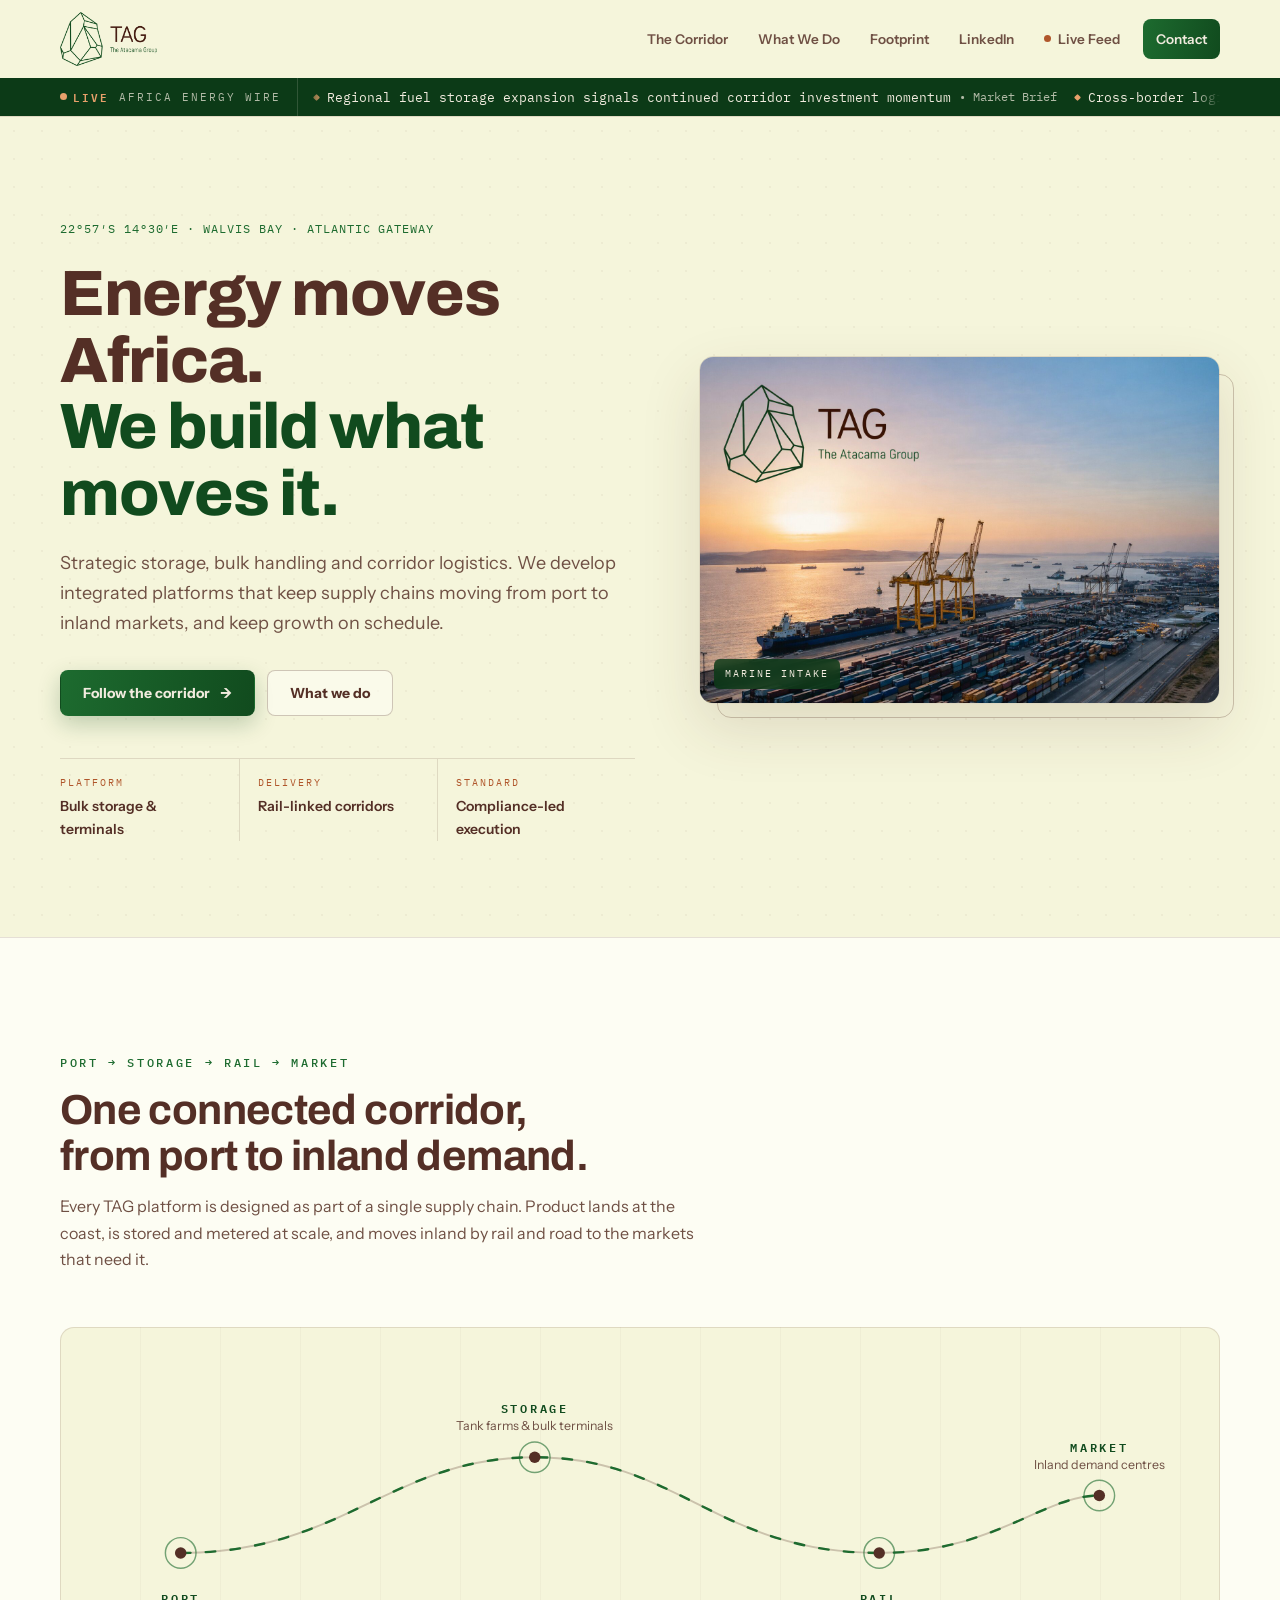
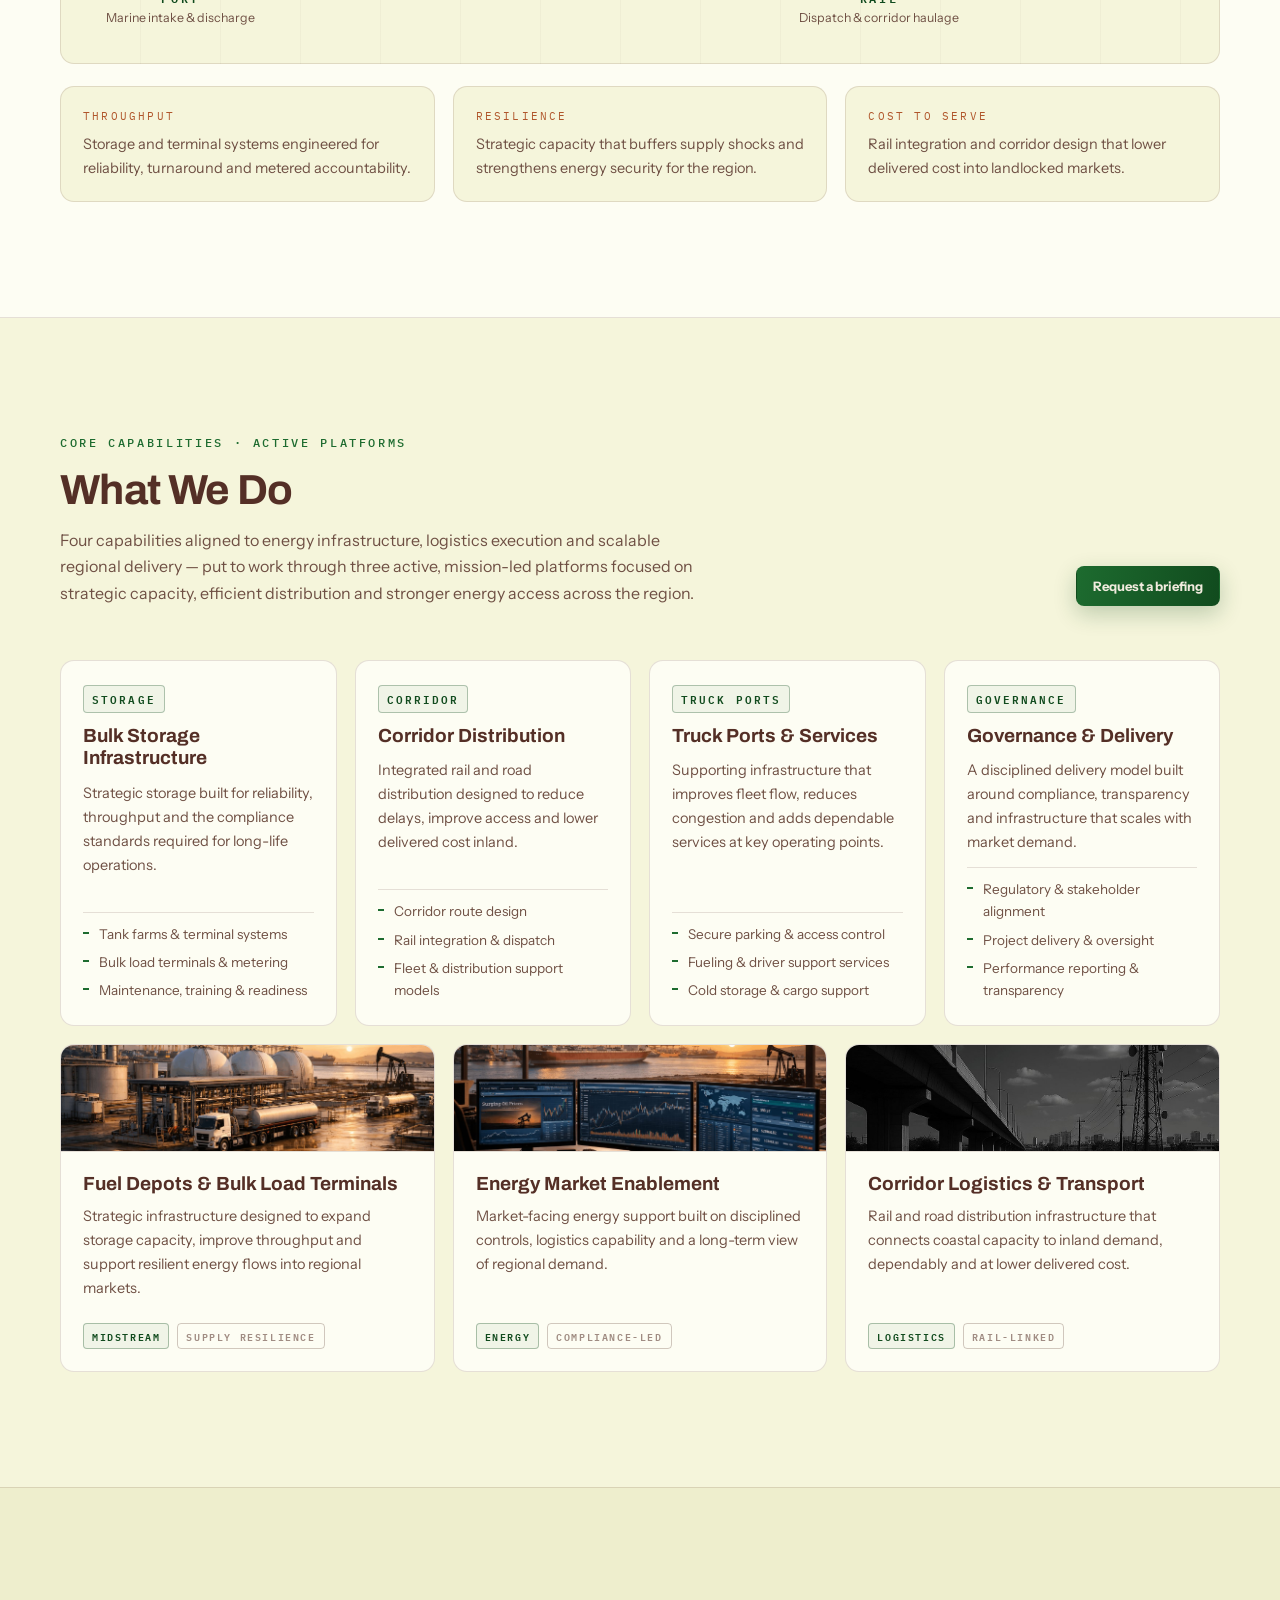
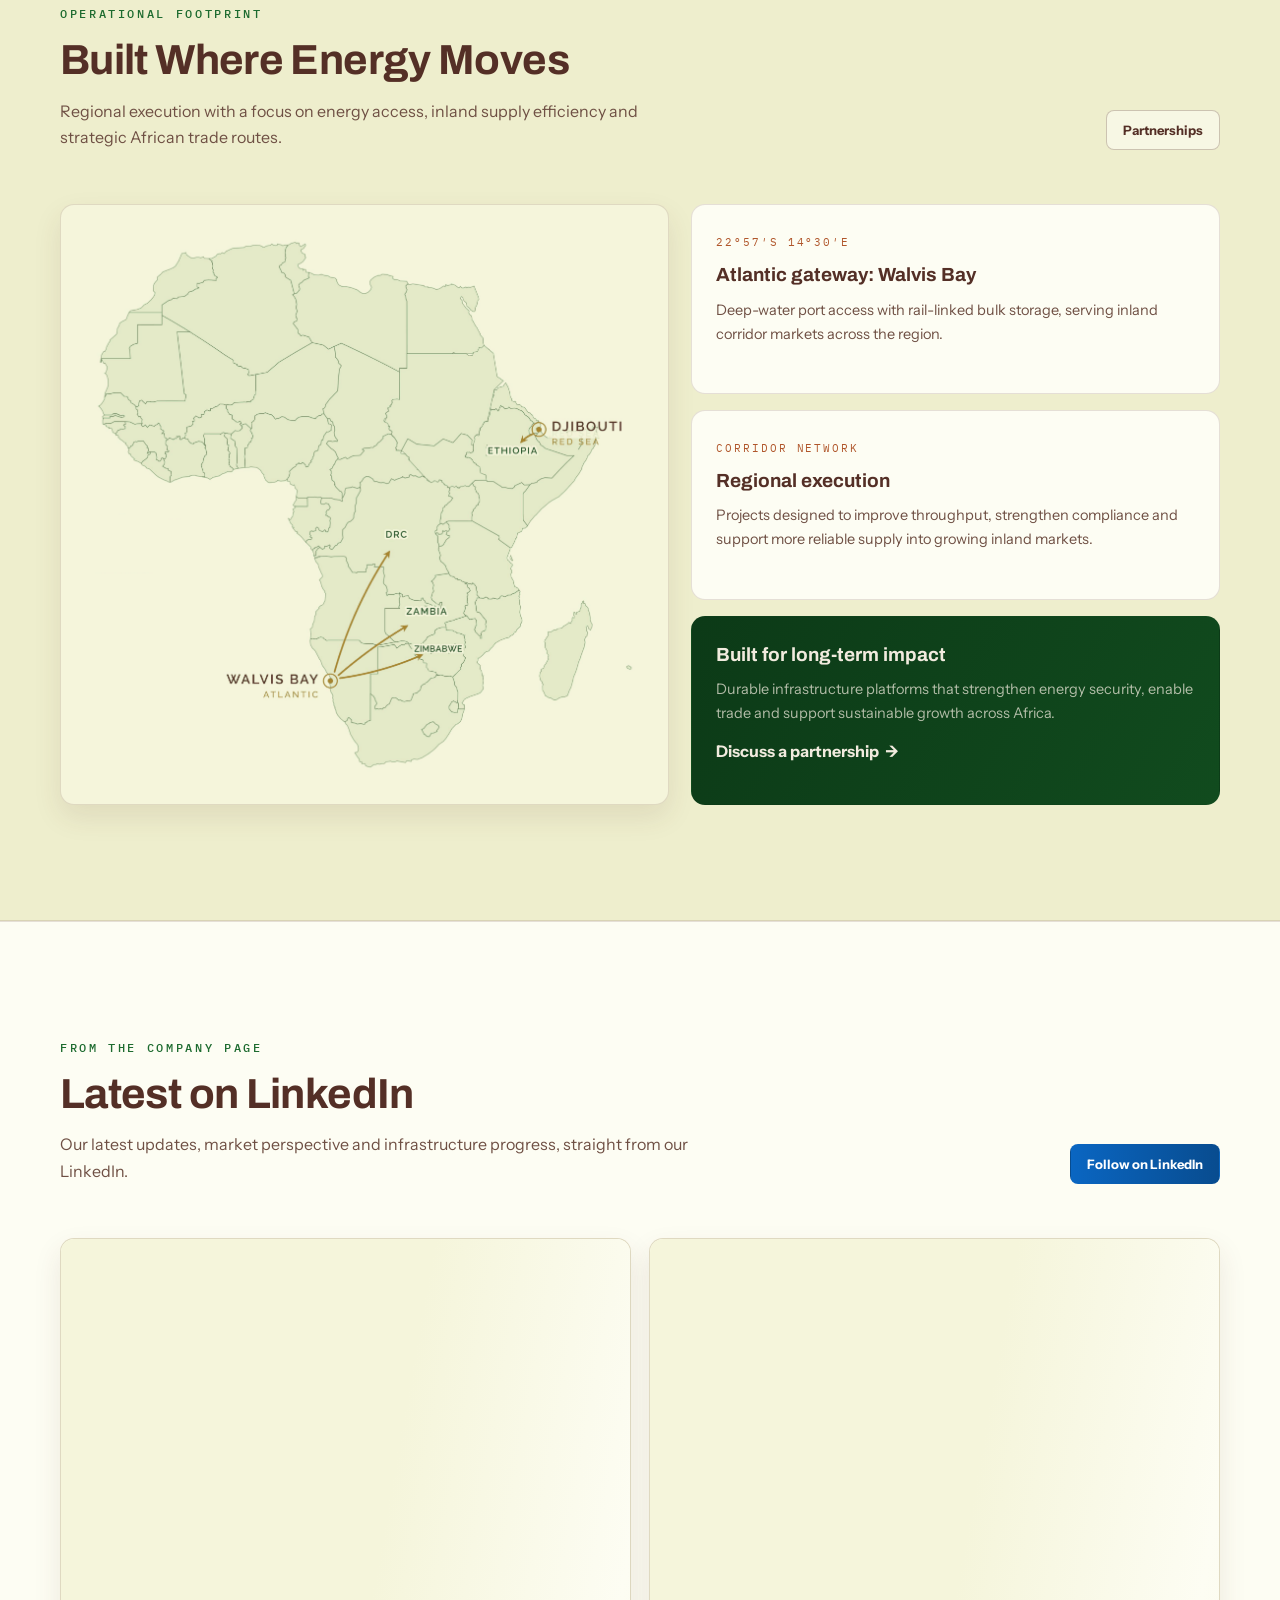
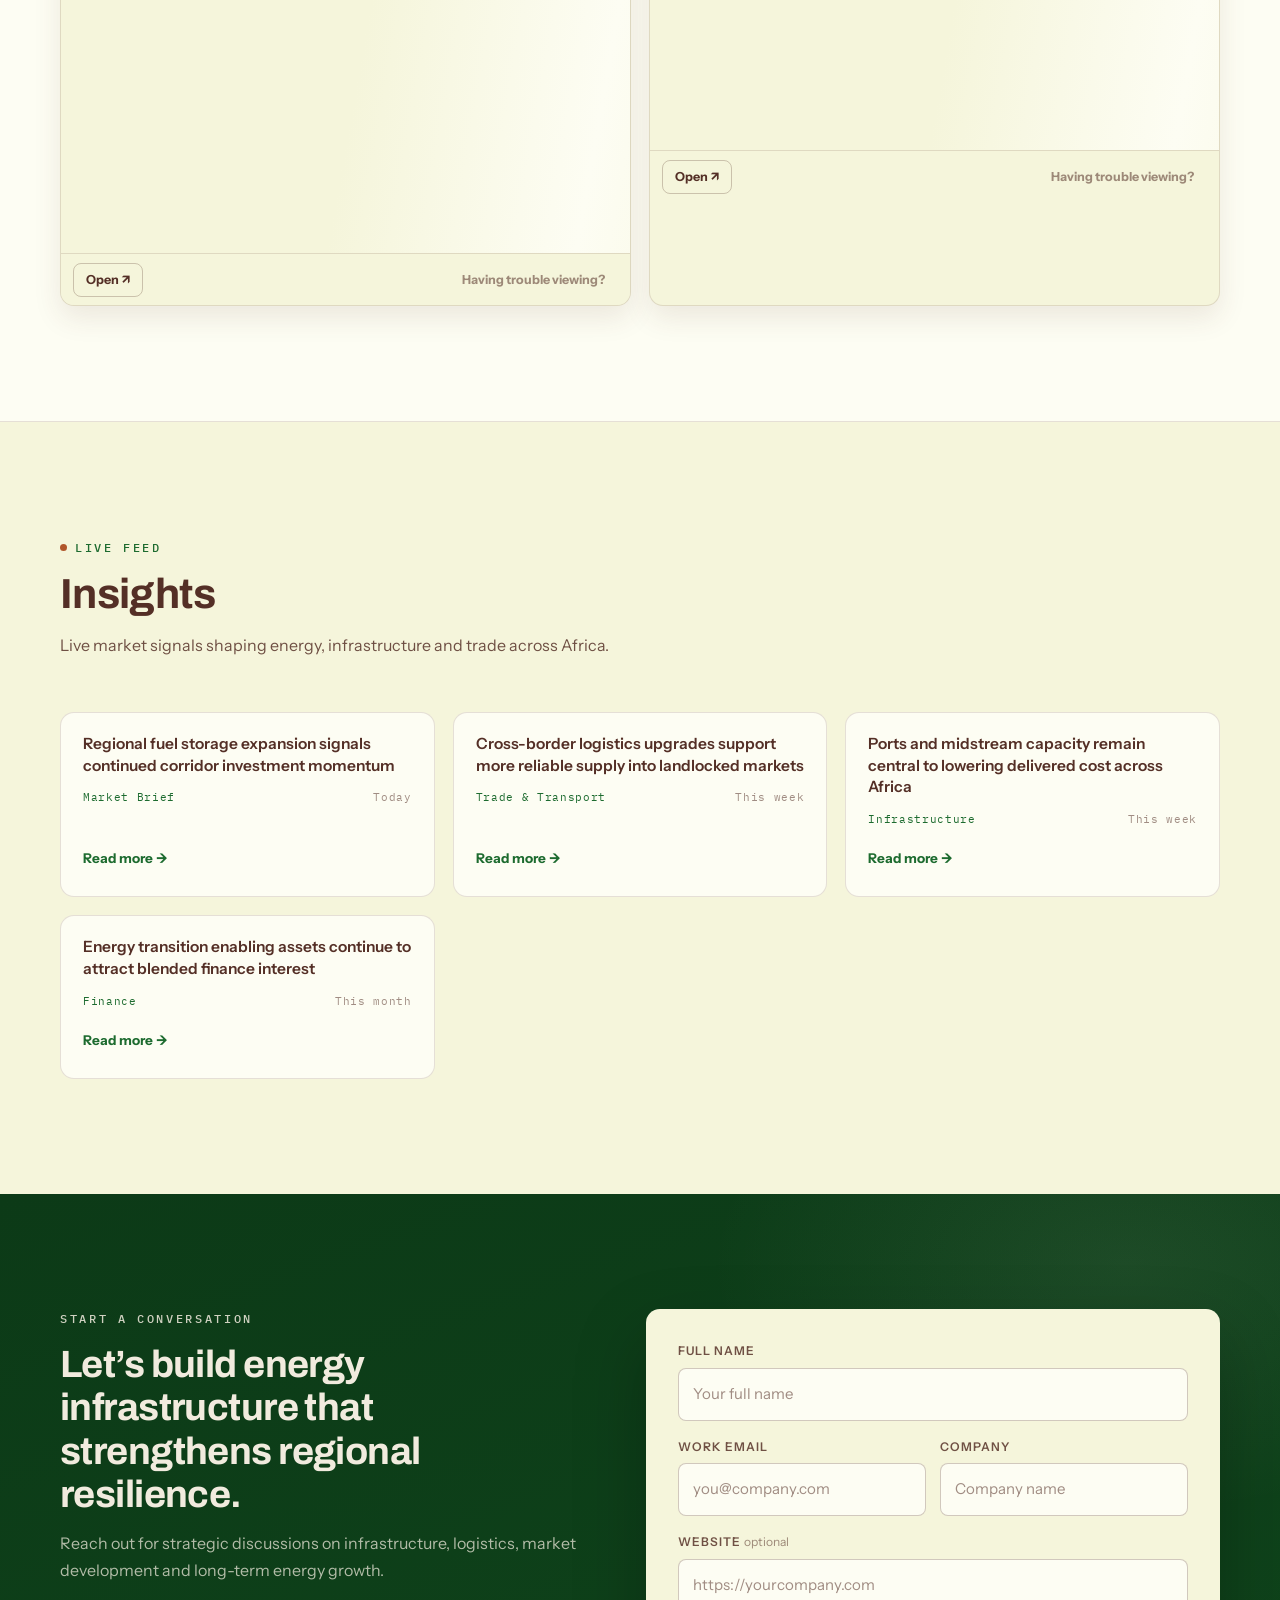
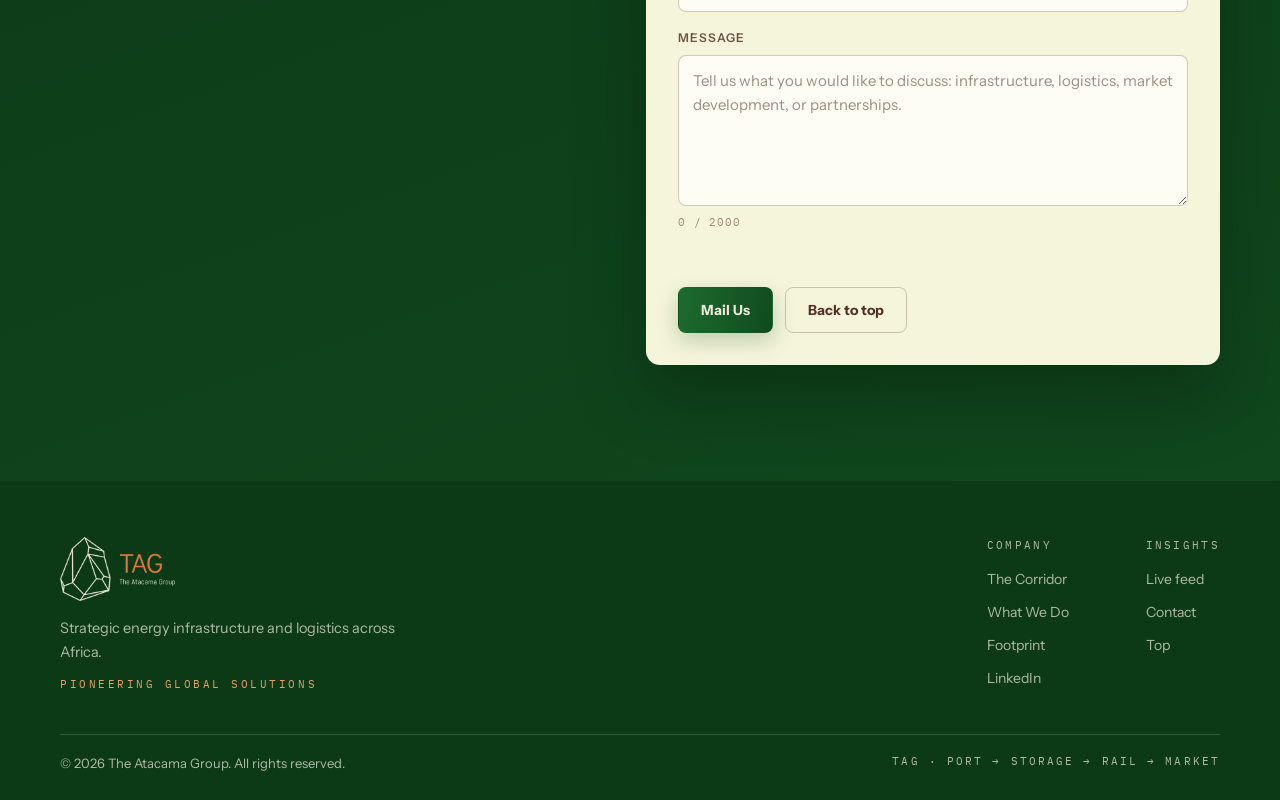
==== index.html @ 670665e2 "Update index.html" ====
<!DOCTYPE html>
<!-- The Atacama Group -->
<html lang="en">
<head>
  <meta charset="UTF-8" />
  <meta name="viewport" content="width=device-width, initial-scale=1.0" />
  <meta name="description" content="TAG develops strategic energy infrastructure, storage and corridor logistics that strengthen energy security across Africa." />
  <meta name="theme-color" content="#f5f5db" />
  <title>The Atacama Group | Strategic Energy Infrastructure</title>

  <link rel="icon" type="image/png" href="assets/logo/favicon.png" />

  <link rel="preconnect" href="https://fonts.googleapis.com">
  <link rel="preconnect" href="https://fonts.gstatic.com" crossorigin>
  <link href="https://fonts.googleapis.com/css2?family=Archivo:wght@500;600;700;800&family=Instrument+Sans:wght@400;500;600;700&family=IBM+Plex+Mono:wght@400;500;600&display=swap" rel="stylesheet">

  <link rel="stylesheet" href="styles.css" />
</head>

<body>
  <header class="site-header" id="top">
    <nav class="nav" aria-label="Primary">
      <div class="container nav__inner">
        <a class="brand" href="#top" aria-label="The Atacama Group Home">
          <img class="brand__logo" src="assets/logo/tag-logo.png" alt="The Atacama Group" loading="eager" />
        </a>

        <button class="nav__toggle" id="navToggle" aria-label="Open menu" aria-expanded="false" aria-controls="navMenu">
          <span class="nav__toggleIcon" aria-hidden="true">
            <svg class="nav__icon nav__icon--menu" xmlns="http://www.w3.org/2000/svg" width="22" height="22" viewBox="0 0 24 24" fill="none" stroke="currentColor" stroke-width="2" stroke-linecap="round" stroke-linejoin="round">
              <path d="M4 12h16"></path><path d="M4 18h16"></path><path d="M4 6h16"></path>
            </svg>
            <svg class="nav__icon nav__icon--close" xmlns="http://www.w3.org/2000/svg" width="22" height="22" viewBox="0 0 24 24" fill="none" stroke="currentColor" stroke-width="2" stroke-linecap="round" stroke-linejoin="round">
              <path d="M18 6 6 18"></path><path d="m6 6 12 12"></path>
            </svg>
          </span>
        </button>

        <div class="nav__menu" id="navMenu">
          <a href="#corridor" class="nav__link">The Corridor</a>
          <a href="#solutions" class="nav__link">What We Do</a>
          <a href="#presence" class="nav__link">Footprint</a>
          <a href="#linkedin" class="nav__link">LinkedIn</a>
          <a href="#insights" class="nav__link nav__link--live"><span class="live-dot" aria-hidden="true"></span>Live Feed</a>
          <a href="#contact" class="nav__link nav__link--cta">Contact</a>
        </div>
      </div>

      <div class="nav__overlay" id="navOverlay" aria-hidden="true"></div>

      <div class="ticker" role="region" aria-label="African Energy News live ticker">
        <div class="container ticker__inner">
          <div class="ticker__left">
            <span class="ticker__live" aria-hidden="true">
              <span class="ticker__led" aria-hidden="true"></span>
              LIVE
            </span>
            <span class="ticker__label" title="Live headlines">AFRICA&nbsp;ENERGY&nbsp;WIRE</span>
          </div>

          <div class="ticker__rail" aria-live="polite">
            <div class="ticker__track" id="newsTickerTrack">
              <span class="ticker__item">Loading headlines…</span>
            </div>
          </div>
        </div>
      </div>
    </nav>
  </header>

  <main id="main">

    <!-- ============ HERO ============ -->
    <section class="hero" aria-label="Hero">
      <div class="container hero__inner">
        <div class="hero__content">
          <p class="hero__coords mono"><span class="nowrap">22°57′S 14°30′E</span> · <span class="nowrap">WALVIS BAY</span> · <span class="nowrap">ATLANTIC GATEWAY</span></p>

          <h1 class="hero__title">
            Energy moves Africa.<br />
            <span class="hero__em">We build what moves it.</span>
          </h1>

          <p class="hero__lead">
            Strategic storage, bulk handling and corridor logistics. We develop integrated platforms that keep
            supply chains moving from port to inland markets, and keep growth on schedule.
          </p>

          <div class="hero__actions">
            <a class="btn btn--primary" href="#corridor">Follow the corridor <span aria-hidden="true">→</span></a>
            <a class="btn btn--ghost" href="#solutions">What we do</a>
          </div>

          <div class="hero__stats" role="list" aria-label="Key highlights">
            <div class="hstat" role="listitem">
              <span class="hstat__key mono">PLATFORM</span>
              <span class="hstat__val">Bulk storage &amp; terminals</span>
            </div>
            <div class="hstat" role="listitem">
              <span class="hstat__key mono">DELIVERY</span>
              <span class="hstat__val">Rail-linked corridors</span>
            </div>
            <div class="hstat" role="listitem">
              <span class="hstat__key mono">STANDARD</span>
              <span class="hstat__val">Compliance-led execution</span>
            </div>
          </div>
        </div>

        <div class="hero__media">
          <figure class="hero__frame">
            <img src="assets/img/hero-depot.jpg" alt="Port and fuel terminal at dusk, Walvis Bay" loading="eager" />
            <figcaption class="hero__caption mono">MARINE&nbsp;INTAKE</figcaption>
          </figure>
          <div class="hero__frameShadow" aria-hidden="true"></div>
        </div>
      </div>
    </section>

    <!-- ============ CORRIDOR (signature) ============ -->
    <section class="section section--white" id="corridor" aria-label="How the corridor works">
      <div class="container">
        <div class="section__head">
          <p class="eyebrow mono">PORT&nbsp;→&nbsp;STORAGE&nbsp;→&nbsp;RAIL&nbsp;→&nbsp;MARKET</p>
          <h2 class="section__title">One connected corridor,<br class="only-desktop" /> from port to inland demand.</h2>
          <p class="section__sub">
            Every TAG platform is designed as part of a single supply chain. Product lands at the coast,
            is stored and metered at scale, and moves inland by rail and road to the markets that need it.
          </p>
        </div>

        <div class="corridor__diagram reveal" role="img" aria-label="Diagram of the supply corridor: port intake, bulk storage, rail dispatch, inland markets">
          <svg viewBox="0 0 1160 300" xmlns="http://www.w3.org/2000/svg" preserveAspectRatio="xMidYMid meet">
            <path class="corridor__base" d="M100 210 C 270 210, 320 110, 470 110 C 620 110, 660 210, 830 210 C 950 210, 1000 150, 1060 150" />
            <path class="corridor__flow" d="M100 210 C 270 210, 320 110, 470 110 C 620 110, 660 210, 830 210 C 950 210, 1000 150, 1060 150" />

            <g class="corridor__station" transform="translate(100,210)">
              <circle class="corridor__ring" r="16" /><circle class="corridor__dot" r="6" />
              <text class="corridor__code" x="0" y="52" text-anchor="middle">PORT</text>
              <text class="corridor__name" x="0" y="72" text-anchor="middle">Marine intake &amp; discharge</text>
            </g>
            <g class="corridor__station" transform="translate(470,110)">
              <circle class="corridor__ring" r="16" /><circle class="corridor__dot" r="6" />
              <text class="corridor__code" x="0" y="-46" text-anchor="middle">STORAGE</text>
              <text class="corridor__name" x="0" y="-28" text-anchor="middle">Tank farms &amp; bulk terminals</text>
            </g>
            <g class="corridor__station" transform="translate(830,210)">
              <circle class="corridor__ring" r="16" /><circle class="corridor__dot" r="6" />
              <text class="corridor__code" x="0" y="52" text-anchor="middle">RAIL</text>
              <text class="corridor__name" x="0" y="72" text-anchor="middle">Dispatch &amp; corridor haulage</text>
            </g>
            <g class="corridor__station" transform="translate(1060,150)">
              <circle class="corridor__ring" r="16" /><circle class="corridor__dot" r="6" />
              <text class="corridor__code" x="0" y="-46" text-anchor="middle">MARKET</text>
              <text class="corridor__name" x="0" y="-28" text-anchor="middle">Inland demand centres</text>
            </g>
          </svg>
        </div>

        <div class="corridor__facts">
          <div class="fact reveal">
            <span class="fact__key mono">THROUGHPUT</span>
            <p class="fact__text">Storage and terminal systems engineered for reliability, turnaround and metered accountability.</p>
          </div>
          <div class="fact reveal">
            <span class="fact__key mono">RESILIENCE</span>
            <p class="fact__text">Strategic capacity that buffers supply shocks and strengthens energy security for the region.</p>
          </div>
          <div class="fact reveal">
            <span class="fact__key mono">COST&nbsp;TO&nbsp;SERVE</span>
            <p class="fact__text">Rail integration and corridor design that lower delivered cost into landlocked markets.</p>
          </div>
        </div>
      </div>
    </section>

    <!-- ============ WHAT WE DO (capabilities + active platforms, merged) ============ -->
    <section class="section" id="solutions" aria-label="What we do">
      <div class="container">
        <div class="section__head section__head--split">
          <div>
            <p class="eyebrow mono">CORE&nbsp;CAPABILITIES&nbsp;·&nbsp;ACTIVE&nbsp;PLATFORMS</p>
            <h2 class="section__title">What We Do</h2>
            <p class="section__sub">Four capabilities aligned to energy infrastructure, logistics execution and scalable regional delivery — put to work through three active, mission-led platforms focused on strategic capacity, efficient distribution and stronger energy access across the region.</p>
          </div>
          <a class="btn btn--primary btn--small" href="#contact">Request a briefing</a>
        </div>

        <div class="grid grid--4">
          <article class="competency reveal">
            <span class="competency__tag mono">STORAGE</span>
            <h3 class="competency__title">Bulk Storage Infrastructure</h3>
            <p class="competency__text">Strategic storage built for reliability, throughput and the compliance standards required for long-life operations.</p>
            <ul class="competency__list">
              <li>Tank farms &amp; terminal systems</li>
              <li>Bulk load terminals &amp; metering</li>
              <li>Maintenance, training &amp; readiness</li>
            </ul>
          </article>

          <article class="competency reveal">
            <span class="competency__tag mono">CORRIDOR</span>
            <h3 class="competency__title">Corridor Distribution</h3>
            <p class="competency__text">Integrated rail and road distribution designed to reduce delays, improve access and lower delivered cost inland.</p>
            <ul class="competency__list">
              <li>Corridor route design</li>
              <li>Rail integration &amp; dispatch</li>
              <li>Fleet &amp; distribution support models</li>
            </ul>
          </article>

          <article class="competency reveal">
            <span class="competency__tag mono">TRUCK&nbsp;PORTS</span>
            <h3 class="competency__title">Truck Ports &amp; Services</h3>
            <p class="competency__text">Supporting infrastructure that improves fleet flow, reduces congestion and adds dependable services at key operating points.</p>
            <ul class="competency__list">
              <li>Secure parking &amp; access control</li>
              <li>Fueling &amp; driver support services</li>
              <li>Cold storage &amp; cargo support</li>
            </ul>
          </article>

          <article class="competency reveal">
            <span class="competency__tag mono">GOVERNANCE</span>
            <h3 class="competency__title">Governance &amp; Delivery</h3>
            <p class="competency__text">A disciplined delivery model built around compliance, transparency and infrastructure that scales with market demand.</p>
            <ul class="competency__list">
              <li>Regulatory &amp; stakeholder alignment</li>
              <li>Project delivery &amp; oversight</li>
              <li>Performance reporting &amp; transparency</li>
            </ul>
          </article>
        </div>

        <div class="grid grid--3 projects-grid" id="projects">
          <article class="project project--compact reveal">
            <div class="project__img">
              <img src="assets/img/fueldepot.jpg" alt="Fuel depot at dusk" loading="lazy" />
            </div>
            <div class="project__body">
              <h3 class="project__title">Fuel Depots &amp; Bulk Load Terminals</h3>
              <p class="project__text">Strategic infrastructure designed to expand storage capacity, improve throughput and support resilient energy flows into regional markets.</p>
              <div class="project__meta">
                <span class="badge mono">MIDSTREAM</span>
                <span class="badge badge--muted mono">SUPPLY&nbsp;RESILIENCE</span>
              </div>
            </div>
          </article>

          <article class="project project--compact reveal">
            <div class="project__img">
              <img src="assets/img/mineraltrading.jpg" alt="Commodity and energy market operations" loading="lazy" />
            </div>
            <div class="project__body">
              <h3 class="project__title">Energy Market Enablement</h3>
              <p class="project__text">Market-facing energy support built on disciplined controls, logistics capability and a long-term view of regional demand.</p>
              <div class="project__meta">
                <span class="badge mono">ENERGY</span>
                <span class="badge badge--muted mono">COMPLIANCE-LED</span>
              </div>
            </div>
          </article>

          <article class="project project--compact reveal">
            <div class="project__img">
              <img src="assets/img/transport.jpg" alt="Corridor transport and logistics" loading="lazy" />
            </div>
            <div class="project__body">
              <h3 class="project__title">Corridor Logistics &amp; Transport</h3>
              <p class="project__text">Rail and road distribution infrastructure that connects coastal capacity to inland demand, dependably and at lower delivered cost.</p>
              <div class="project__meta">
                <span class="badge mono">LOGISTICS</span>
                <span class="badge badge--muted mono">RAIL-LINKED</span>
              </div>
            </div>
          </article>
        </div>
      </div>
    </section>

    <!-- ============ FOOTPRINT ============ -->
    <section class="section section--deep" id="presence" aria-label="Operational footprint">
      <div class="container">
        <div class="section__head section__head--split">
          <div>
            <p class="eyebrow mono">OPERATIONAL&nbsp;FOOTPRINT</p>
            <h2 class="section__title">Built Where Energy Moves</h2>
            <p class="section__sub">Regional execution with a focus on energy access, inland supply efficiency and strategic African trade routes.</p>
          </div>
          <a class="btn btn--ghost btn--small" href="#contact">Partnerships</a>
        </div>

        <div class="presence">
          <div class="presence__map reveal" aria-label="Operational map">
            <img src="assets/img/footprint-map.png" alt="TAG corridor map: Walvis Bay Atlantic gateway with corridors to DRC, Zambia and Zimbabwe, and Djibouti on the Red Sea serving Ethiopia" loading="lazy" />
          </div>

          <div class="presence__content">
            <div class="presence__card reveal">
              <span class="presence__pin mono">22°57′S&nbsp;14°30′E</span>
              <h3 class="presence__title">Atlantic gateway: Walvis Bay</h3>
              <p class="presence__text">Deep-water port access with rail-linked bulk storage, serving inland corridor markets across the region.</p>
            </div>

            <div class="presence__card reveal">
              <span class="presence__pin mono">CORRIDOR&nbsp;NETWORK</span>
              <h3 class="presence__title">Regional execution</h3>
              <p class="presence__text">Projects designed to improve throughput, strengthen compliance and support more reliable supply into growing inland markets.</p>
            </div>

            <div class="presence__card presence__card--accent reveal">
              <h3 class="presence__title">Built for long-term impact</h3>
              <p class="presence__text">Durable infrastructure platforms that strengthen energy security, enable trade and support sustainable growth across Africa.</p>
              <a class="text-link text-link--onGreen" href="#contact">Discuss a partnership <span aria-hidden="true">→</span></a>
            </div>
          </div>
        </div>
      </div>
    </section>

    <!-- ============ LINKEDIN ============ -->
    <section class="section section--white" id="linkedin" aria-label="LinkedIn updates">
      <div class="container">
        <div class="section__head section__head--split">
          <div>
            <p class="eyebrow mono">FROM&nbsp;THE&nbsp;COMPANY&nbsp;PAGE</p>
            <h2 class="section__title">Latest on LinkedIn</h2>
            <p class="section__sub">Our latest updates, market perspective and infrastructure progress, straight from our LinkedIn.</p>
          </div>
          <a class="btn btn--li btn--small li__followBtn" href="https://www.linkedin.com/company/theatacamagroup" target="_blank" rel="noopener">Follow on LinkedIn</a>
        </div>

        <div class="li">
          <div class="li__grid" id="linkedinEmbeds" aria-live="polite"></div>
        </div>
      </div>
    </section>

    <!-- ============ INSIGHTS ============ -->
    <section class="section" id="insights" aria-label="Insights">
      <div class="container">
        <div class="section__head section__head--split">
          <div>
            <p class="eyebrow mono"><span class="live-dot live-dot--inline" aria-hidden="true"></span>LIVE&nbsp;FEED</p>
            <h2 class="section__title">Insights</h2>
            <p class="section__sub">Live market signals shaping energy, infrastructure and trade across Africa.</p>
          </div>
        </div>
        <div class="news-grid" id="newsCards"></div>
      </div>
    </section>

    <!-- ============ CONTACT ============ -->
    <section class="cta" id="contact" aria-label="Contact">
      <div class="container cta__inner">
        <div class="cta__copy">
          <p class="eyebrow eyebrow--onGreen mono">START&nbsp;A&nbsp;CONVERSATION</p>
          <h2 class="cta__title">Let’s build energy infrastructure that strengthens regional resilience.</h2>
          <p class="cta__text">Reach out for strategic discussions on infrastructure, logistics, market development and long-term energy growth.</p>
        </div>

        <form class="cta__form" id="contactForm" novalidate aria-label="Contact form">
          <div class="field">
            <label for="name">Full name</label>
            <input id="name" name="name" type="text" placeholder="Your full name" autocomplete="name" required minlength="2" maxlength="80" />
            <span class="field__error" id="nameError">Please enter your full name.</span>
          </div>

          <div class="field field--split">
            <div class="field">
              <label for="email">Work email</label>
              <input id="email" name="email" type="email" placeholder="you@company.com" autocomplete="email" required inputmode="email" maxlength="120" />
              <span class="field__error" id="emailError">Please enter a valid email address.</span>
            </div>

            <div class="field">
              <label for="company">Company</label>
              <input id="company" name="company" type="text" placeholder="Company name" autocomplete="organization" required minlength="2" maxlength="120" />
              <span class="field__error" id="companyError">Please enter your company name.</span>
            </div>
          </div>

          <div class="field">
            <label for="website">Website <span class="field__labelNote">optional</span></label>
            <input id="website" name="website" type="url" placeholder="https://yourcompany.com" autocomplete="url" inputmode="url" maxlength="200" />
            <span class="field__error" id="websiteError">Please enter a valid website address, or leave it blank.</span>
          </div>

          <div class="field">
            <label for="msg">Message</label>
            <textarea id="msg" name="message" rows="5" placeholder="Tell us what you would like to discuss: infrastructure, logistics, market development, or partnerships." required minlength="20" maxlength="2000"></textarea>
            <div class="field__meta">
              <span class="field__error" id="msgError">Please add a more detailed message.</span>
              <span class="field__count mono" id="msgCount">0 / 2000</span>
            </div>
          </div>

          <div class="field field--hiddenTrap">
            <label for="contactFax">Leave this field blank (not required)</label>
            <input id="contactFax" name="faxNumber" type="text" tabindex="-1" autocomplete="off" />
          </div>

          <div class="field field--hiddenTrap">
            <label for="contactOffice">Leave this field blank (not required)</label>
            <input id="contactOffice" name="officeLocation" type="text" tabindex="-1" autocomplete="off" />
          </div>

          <input type="hidden" id="formStartedAt" name="formStartedAt" value="" />
          <p class="form__status" id="formStatus" role="status" aria-live="polite"></p>

          <div class="cta__actions">
            <button class="btn btn--primary btn--onCard" id="contactSubmit" type="submit">Mail Us</button>
            <a class="btn btn--ghost btn--ghostOnCard" href="#top">Back to top</a>
          </div>
        </form>
      </div>
    </section>
  </main>

  <footer class="footer" aria-label="Footer">
    <div class="container footer__inner">
      <div class="footer__left">
        <img class="footer__logo" src="assets/logo/tag-logo-ivory.png" alt="The Atacama Group" loading="lazy" />
        <p class="footer__text">Strategic energy infrastructure and logistics across Africa.</p>
        <p class="footer__coords mono">PIONEERING&nbsp;GLOBAL&nbsp;SOLUTIONS</p>
      </div>

      <div class="footer__right">
        <div class="footer__col">
          <div class="footer__head mono">COMPANY</div>
          <a href="#corridor">The Corridor</a>
          <a href="#solutions">What We Do</a>
          <a href="#presence">Footprint</a>
          <a href="#linkedin">LinkedIn</a>
        </div>
        <div class="footer__col">
          <div class="footer__head mono">INSIGHTS</div>
          <a href="#insights">Live feed</a>
          <a href="#contact">Contact</a>
          <a href="#top">Top</a>
        </div>
      </div>
    </div>

    <div class="container footer__bottom">
      <span>© <span id="year"></span> The Atacama Group. All rights reserved.</span>
      <span class="mono footer__stamp">TAG&nbsp;·&nbsp;PORT&nbsp;→&nbsp;STORAGE&nbsp;→&nbsp;RAIL&nbsp;→&nbsp;MARKET</span>
    </div>
  </footer>

  <script src="app.js" defer></script>
</body>
</html>
---- styles.css ----
/* ============================================================
   THE ATACAMA GROUP
   Palette taken directly from the TAG business card:
   cream #F5F5DB canvas · brown #542F26 ink · forest green #114B1E
   Light, editorial, energy-major discipline.
   ============================================================ */

:root {
  --max: 1160px;
  --radius: 14px;

  /* canvas — the business card */
  --cream: #f5f5db;
  --cream-deep: #eeeecd;      /* alt band tint */
  --paper: #fdfdf3;           /* white card surface */

  /* ink — the wordmark */
  --brown: #542f26;           /* headings, primary ink */
  --brown-soft: #6f5044;      /* body copy */
  --brown-dim: rgba(84, 47, 38, 0.55);
  --line: rgba(84, 47, 38, 0.14);
  --line-strong: rgba(84, 47, 38, 0.26);

  /* brand accents — the mark */
  --green: #114b1e;           /* logo forest green */
  --green-2: #1d6b2f;         /* hover / lighter green */
  --green-deep: #0c3a17;      /* dark bands (footer, contact) */
  --rust: #b0562b;            /* warm accent, used sparingly */

  --ivory: #f1ebde;           /* text on green */
  --sand-on-green: rgba(241, 235, 222, 0.72);
  --line-on-green: rgba(241, 235, 222, 0.16);

  --li-blue: #0a66c2;
  --li-blue-deep: #084c8f;

  --shadow: 0 24px 60px rgba(84, 47, 38, 0.14);
  --shadow-soft: 0 12px 28px rgba(84, 47, 38, 0.10);

  --ticker-speed: 115s;
  --ticker-speed-mobile: 220s;
  --ticker-start-delay: 1.5s;
  --ticker-distance: 50%;

  --font-display: "Archivo", "Instrument Sans", sans-serif;
  --font-body: "Instrument Sans", -apple-system, "Segoe UI", Roboto, sans-serif;
  --font-mono: "IBM Plex Mono", ui-monospace, "SF Mono", Menlo, monospace;
}

* { box-sizing: border-box; margin: 0; padding: 0; }
html { scroll-behavior: smooth; overflow-x: clip; }

body {
  font-family: var(--font-body);
  color: var(--brown);
  background: var(--cream);
  line-height: 1.65;
  overflow-x: hidden;
  -webkit-font-smoothing: antialiased;
}

a { color: inherit; text-decoration: none; }
img { max-width: 100%; display: block; }
button, input, textarea { font: inherit; color: inherit; }
::selection { background: var(--green); color: var(--ivory); }

.container { width: min(var(--max), calc(100% - 44px)); margin: 0 auto; }
.mono { font-family: var(--font-mono); letter-spacing: 0.08em; }
.nowrap { white-space: nowrap; }
.only-desktop { display: inline; }

.eyebrow {
  font-family: var(--font-mono);
  font-size: 12px;
  font-weight: 500;
  letter-spacing: 0.22em;
  color: var(--green-2);
  margin-bottom: 14px;
  display: flex;
  align-items: center;
  gap: 8px;
}
.eyebrow--onGreen { color: var(--ivory); opacity: 0.85; }

/* ============ Buttons ============ */
.btn,
.li__openLink,
.li__helpBtn,
.li__followBtn {
  display: inline-flex;
  align-items: center;
  justify-content: center;
  gap: 10px;
  height: 46px;
  padding: 0 22px;
  border-radius: 8px;
  font-weight: 700;
  font-size: 14px;
  line-height: 1;
  border: 1px solid var(--line-strong);
  background: transparent;
  color: var(--brown);
  cursor: pointer;
  transition: transform .15s ease, box-shadow .15s ease, background .15s ease, border-color .15s ease, color .15s ease;
  -webkit-tap-highlight-color: transparent;
}

.btn:hover,
.li__openLink:hover,
.li__helpBtn:hover,
.li__followBtn:hover {
  transform: translateY(-1px);
  border-color: var(--brown);
}

.btn--primary {
  color: var(--ivory);
  border-color: transparent;
  background: linear-gradient(100deg, var(--green-2), var(--green));
  box-shadow: 0 8px 22px rgba(17, 75, 30, 0.24);
}
.btn--primary:hover {
  border-color: transparent;
  box-shadow: 0 12px 28px rgba(17, 75, 30, 0.32);
  filter: brightness(1.06);
}

.btn--ghost { background: rgba(253, 253, 243, 0.6); }
.btn--ghostOnCard { background: transparent; }

.btn--small, .li__followBtn { height: 40px; padding: 0 16px; font-size: 13px; }

.btn--li {
  color: #fff;
  border-color: transparent;
  background: linear-gradient(90deg, var(--li-blue), var(--li-blue-deep));
}

.text-link {
  color: var(--green-2);
  font-weight: 700;
  display: inline-flex;
  align-items: center;
  gap: 6px;
  border-bottom: 1px solid transparent;
  transition: border-color .15s ease;
}
.text-link:hover { border-color: var(--green-2); }
.text-link--onGreen { color: var(--ivory); }
.text-link--onGreen:hover { border-color: var(--ivory); }

/* ============ Header / Nav ============ */
.site-header {
  position: sticky;
  top: 0;
  z-index: 60;
  border-bottom: 1px solid var(--line);
}
/* The translucent blur lives on a pseudo-element, NOT the header itself.
   A backdrop-filter on an ancestor makes it the containing block for any
   position:fixed descendant — which would trap the mobile drawer + overlay
   inside the header box. Keeping it on ::before lets the drawer size to the
   viewport (full-height slide-out) while preserving the frosted look. */
.site-header::before {
  content: "";
  position: absolute;
  inset: 0;
  z-index: -1;
  background: rgba(245, 245, 219, 0.88);
  backdrop-filter: blur(12px);
  -webkit-backdrop-filter: blur(12px);
  pointer-events: none;
}

.nav { width: 100%; }
.nav__inner {
  display: flex;
  align-items: center;
  justify-content: space-between;
  gap: 16px;
  padding: 12px 0;
}

.brand { display: flex; align-items: center; }
.brand__logo { height: 54px; width: auto; }

.nav__menu { display: flex; align-items: center; gap: 4px; }

.nav__link {
  display: inline-flex;
  align-items: center;
  gap: 7px;
  padding: 9px 13px;
  border-radius: 8px;
  font-size: 13.5px;
  font-weight: 600;
  color: var(--brown-soft);
  transition: color .15s ease, background .15s ease;
}
.nav__link:hover { color: var(--brown); background: rgba(84, 47, 38, 0.06); }

.nav__link--cta {
  color: var(--ivory);
  background: linear-gradient(100deg, var(--green-2), var(--green));
  margin-left: 6px;
}
.nav__link--cta:hover { color: var(--ivory); background: linear-gradient(100deg, var(--green-2), var(--green)); filter: brightness(1.08); }

.live-dot {
  width: 7px; height: 7px; border-radius: 50%;
  background: var(--rust);
  box-shadow: 0 0 0 0 rgba(176, 86, 43, 0.5);
  animation: pulse 2s infinite;
}
.live-dot--inline { display: inline-block; }

@keyframes pulse {
  0% { box-shadow: 0 0 0 0 rgba(176, 86, 43, 0.45); }
  70% { box-shadow: 0 0 0 8px rgba(176, 86, 43, 0); }
  100% { box-shadow: 0 0 0 0 rgba(176, 86, 43, 0); }
}

.nav__toggle {
  display: none;
  width: 44px; height: 44px;
  align-items: center; justify-content: center;
  border: 1px solid var(--line-strong);
  border-radius: 8px;
  background: transparent;
  color: var(--brown);
  cursor: pointer;
}
.nav__toggleIcon { display: grid; place-items: center; }
.nav__icon--close { display: none; }
body.nav-open .nav__icon--menu { display: none; }
body.nav-open .nav__icon--close { display: block; }

.nav__overlay {
  display: none;
  position: fixed;
  inset: 0;
  background: rgba(84, 47, 38, 0.35);
  z-index: 55;
}
body.nav-open .nav__overlay { display: block; }

/* ============ Ticker — the wire, on deep green ============ */
.ticker {
  background: var(--green-deep);
  overflow: hidden;
}
.ticker__inner {
  display: flex;
  align-items: stretch;
  min-height: 38px;
}
.ticker__left {
  display: flex;
  align-items: center;
  gap: 10px;
  padding-right: 16px;
  border-right: 1px solid var(--line-on-green);
  flex: 0 0 auto;
}
.ticker__live {
  display: inline-flex;
  align-items: center;
  gap: 6px;
  font-family: var(--font-mono);
  font-size: 11px;
  font-weight: 600;
  letter-spacing: 0.18em;
  color: #e8a06b;
}
.ticker__led {
  width: 7px; height: 7px; border-radius: 50%;
  background: #e8a06b;
  animation: pulse 1.6s infinite;
}
.ticker__label {
  font-family: var(--font-mono);
  font-size: 11px;
  letter-spacing: 0.18em;
  color: var(--sand-on-green);
}

.ticker__rail {
  position: relative;
  overflow: hidden;
  flex: 1 1 auto;
  display: flex;
  align-items: center;
  mask-image: linear-gradient(90deg, transparent, #000 3%, #000 97%, transparent);
  -webkit-mask-image: linear-gradient(90deg, transparent, #000 3%, #000 97%, transparent);
}
.ticker__track {
  display: inline-flex;
  align-items: center;
  gap: 18px;
  white-space: nowrap;
  padding-left: 16px;
  will-change: transform;
  animation: ticker-scroll var(--ticker-speed) linear infinite;
  animation-delay: var(--ticker-start-delay);
}
.ticker__rail:hover .ticker__track { animation-play-state: paused; }

@keyframes ticker-scroll {
  from { transform: translateX(0); }
  to { transform: translateX(calc(-1 * var(--ticker-distance) - 18px)); }
}

.ticker__item {
  display: inline-flex;
  align-items: center;
  gap: 8px;
  font-family: var(--font-mono);
  font-size: 12.5px;
  color: var(--ivory);
}
.ticker__item a { color: inherit; }
.ticker__item a:hover { color: #fff; text-decoration: underline; text-underline-offset: 3px; }
.ticker__dot {
  width: 5px; height: 5px;
  background: #e8a06b;
  border-radius: 1px;
  transform: rotate(45deg);
  flex: 0 0 auto;
}
.ticker__src { color: var(--sand-on-green); font-size: 11.5px; }

/* ============ Hero — editorial split ============ */
.hero {
  position: relative;
  padding: clamp(56px, 8vw, 104px) 0 clamp(56px, 8vw, 96px);
  overflow: hidden;
}
.hero::before {
  /* faint topographic texture drawn from the mark's facets */
  content: "";
  position: absolute;
  inset: 0;
  background-image: radial-gradient(rgba(84, 47, 38, 0.05) 1px, transparent 1px);
  background-size: 28px 28px;
  pointer-events: none;
}

.hero__inner {
  position: relative;
  display: grid;
  grid-template-columns: minmax(0, 1.05fr) minmax(0, 0.95fr);
  gap: clamp(32px, 5vw, 64px);
  align-items: center;
}

.hero__content { min-width: 0; }

.hero__coords {
  font-size: 12px;
  color: var(--green-2);
  margin-bottom: 22px;
  opacity: 0;
  animation: rise .7s ease .1s forwards;
}
.hero__title {
  font-family: var(--font-display);
  font-weight: 800;
  font-size: clamp(38px, 5vw, 66px);
  line-height: 1.04;
  letter-spacing: -0.02em;
  color: var(--brown);
  opacity: 0;
  animation: rise .7s ease .22s forwards;
}
.hero__em { color: var(--green); }

.hero__lead {
  margin-top: 22px;
  max-width: 54ch;
  font-size: clamp(16px, 1.5vw, 18px);
  color: var(--brown-soft);
  opacity: 0;
  animation: rise .7s ease .34s forwards;
}
.hero__actions {
  display: flex;
  flex-wrap: wrap;
  gap: 12px;
  margin-top: 32px;
  opacity: 0;
  animation: rise .7s ease .46s forwards;
}

.hero__stats {
  display: flex;
  flex-wrap: wrap;
  gap: 0;
  margin-top: 42px;
  border-top: 1px solid var(--line);
  opacity: 0;
  animation: rise .7s ease .58s forwards;
}
.hstat {
  flex: 1 1 0;
  min-width: 150px;
  padding: 16px 18px 0 0;
  display: flex;
  flex-direction: column;
  gap: 3px;
}
.hstat + .hstat { padding-left: 18px; border-left: 1px solid var(--line); }
.hstat__key { font-size: 10px; color: var(--rust); letter-spacing: 0.2em; }
.hstat__val { font-size: 14px; font-weight: 600; color: var(--brown); }

@keyframes rise {
  from { opacity: 0; transform: translateY(18px); }
  to { opacity: 1; transform: translateY(0); }
}

.hero__media {
  position: relative;
  opacity: 0;
  animation: rise .8s ease .3s forwards;
}
.hero__frame {
  position: relative;
  border-radius: var(--radius);
  overflow: hidden;
  box-shadow: var(--shadow);
  border: 1px solid var(--line);
}
.hero__frame img {
  width: 100%;
  aspect-ratio: 3 / 2;
  object-fit: cover;
  object-position: center;
  display: block;
}
.hero__caption {
  position: absolute;
  left: 14px; bottom: 14px;
  font-size: 10px;
  letter-spacing: 0.2em;
  color: var(--ivory);
  background: rgba(12, 58, 23, 0.82);
  border-radius: 6px;
  padding: 7px 11px;
  backdrop-filter: blur(4px);
}
.hero__frameShadow {
  position: absolute;
  inset: 18px -14px -14px 18px;
  border: 1px solid var(--line-strong);
  border-radius: var(--radius);
  z-index: -1;
}

/* ============ Sections ============ */
.section { padding: clamp(72px, 9vw, 116px) 0; }
.section--white {
  background: var(--paper);
  border-top: 1px solid var(--line);
  border-bottom: 1px solid var(--line);
}
.section--deep {
  background: var(--cream-deep);
  border-top: 1px solid var(--line);
  border-bottom: 1px solid var(--line);
}

.section__head { max-width: 720px; margin-bottom: clamp(36px, 5vw, 54px); }
.section__head--split {
  max-width: none;
  display: flex;
  align-items: flex-end;
  justify-content: space-between;
  gap: 24px;
}
.section__head--split > div { max-width: 640px; }

.section__title {
  font-family: var(--font-display);
  font-weight: 700;
  font-size: clamp(28px, 3.4vw, 42px);
  line-height: 1.1;
  letter-spacing: -0.015em;
  color: var(--brown);
}
.section__sub {
  margin-top: 14px;
  color: var(--brown-soft);
  font-size: 16px;
  max-width: 60ch;
}

/* Platforms grid flows on inside the merged What We Do section */
.projects-grid { margin-top: 18px; }

/* ============ Corridor (signature) ============ */
.corridor__diagram {
  border: 1px solid var(--line);
  border-radius: var(--radius);
  background:
    repeating-linear-gradient(90deg, transparent 0 79px, rgba(84, 47, 38, 0.035) 79px 80px),
    var(--cream);
  padding: clamp(8px, 2vw, 24px);
  overflow-x: auto;
}
.corridor__diagram svg { width: 100%; min-width: 760px; height: auto; display: block; }

.corridor__base {
  fill: none;
  stroke: var(--line-strong);
  stroke-width: 2;
}
.corridor__flow {
  fill: none;
  stroke: var(--green-2);
  stroke-width: 2.5;
  stroke-linecap: round;
  stroke-dasharray: 10 16;
  animation: corridor-flow 1.6s linear infinite;
}
@keyframes corridor-flow {
  from { stroke-dashoffset: 26; }
  to { stroke-dashoffset: 0; }
}

.corridor__ring {
  fill: none;
  stroke: var(--green-2);
  stroke-width: 1.5;
  opacity: 0.6;
}
.corridor__dot { fill: var(--brown); }
.corridor__code {
  font-family: var(--font-mono);
  font-size: 13px;
  font-weight: 600;
  letter-spacing: 0.22em;
  fill: var(--green);
}
.corridor__name {
  font-family: var(--font-body);
  font-size: 13px;
  fill: var(--brown-soft);
}

.corridor__facts {
  display: grid;
  grid-template-columns: repeat(3, 1fr);
  gap: 18px;
  margin-top: 22px;
}
.fact {
  border: 1px solid var(--line);
  border-radius: var(--radius);
  background: var(--cream);
  padding: 20px 22px;
}
.fact__key { display: block; font-size: 11px; color: var(--rust); letter-spacing: 0.2em; margin-bottom: 8px; }
.fact__text { color: var(--brown-soft); font-size: 14.5px; }

/* ============ Grids / Cards ============ */
.grid { display: grid; gap: 18px; }
.grid--4 { grid-template-columns: repeat(4, 1fr); }
.grid--3 { grid-template-columns: repeat(3, 1fr); }

.competency {
  border: 1px solid var(--line);
  border-radius: var(--radius);
  background: var(--paper);
  padding: 24px 22px;
  display: flex;
  flex-direction: column;
  gap: 12px;
  transition: border-color .2s ease, box-shadow .2s ease, transform .2s ease;
}
.competency:hover {
  border-color: rgba(17, 75, 30, 0.4);
  box-shadow: var(--shadow-soft);
  transform: translateY(-3px);
}
.competency__tag {
  align-self: flex-start;
  font-size: 10.5px;
  font-weight: 600;
  letter-spacing: 0.2em;
  color: var(--green);
  border: 1px solid rgba(17, 75, 30, 0.3);
  border-radius: 4px;
  padding: 4px 8px;
  background: rgba(17, 75, 30, 0.05);
}
.competency__title {
  font-family: var(--font-display);
  font-weight: 700;
  font-size: 19px;
  line-height: 1.2;
  color: var(--brown);
}
.competency__text { color: var(--brown-soft); font-size: 14.5px; }
.competency__list {
  list-style: none;
  margin-top: auto;
  padding-top: 10px;
  border-top: 1px solid var(--line);
  display: flex;
  flex-direction: column;
  gap: 6px;
}
.competency__list li {
  position: relative;
  padding-left: 16px;
  font-size: 13.5px;
  color: var(--brown-soft);
}
.competency__list li::before {
  content: "";
  position: absolute;
  left: 0; top: 9px;
  width: 6px; height: 2px;
  background: var(--green-2);
}

/* ============ Projects ============ */
.project {
  border: 1px solid var(--line);
  border-radius: var(--radius);
  background: var(--paper);
  overflow: hidden;
  display: flex;
  flex-direction: column;
  transition: border-color .2s ease, transform .2s ease, box-shadow .2s ease;
}
.project:hover {
  border-color: rgba(17, 75, 30, 0.4);
  transform: translateY(-4px);
  box-shadow: var(--shadow-soft);
}
.project__img {
  aspect-ratio: 16 / 10;
  overflow: hidden;
  border-bottom: 1px solid var(--line);
}
/* Compact platform card: image demoted to a slim strip */
.project--compact .project__img { aspect-ratio: 21 / 6; }
.project__img img {
  width: 100%; height: 100%;
  object-fit: cover;
  transition: transform .5s ease;
}
.project:hover .project__img img { transform: scale(1.05); }

.project__body {
  padding: 20px 22px 22px;
  display: flex;
  flex-direction: column;
  gap: 10px;
  flex: 1;
}
.project__title {
  font-family: var(--font-display);
  font-weight: 700;
  font-size: 19px;
  line-height: 1.22;
  color: var(--brown);
}
.project__text { color: var(--brown-soft); font-size: 14.5px; }
.project__meta { margin-top: auto; padding-top: 12px; display: flex; flex-wrap: wrap; gap: 8px; }

.badge {
  font-size: 10px;
  font-weight: 600;
  letter-spacing: 0.16em;
  color: var(--green);
  border: 1px solid rgba(17, 75, 30, 0.32);
  border-radius: 4px;
  padding: 4px 8px;
  background: rgba(17, 75, 30, 0.05);
}
.badge--muted { color: var(--brown-dim); border-color: var(--line-strong); background: transparent; }

/* ============ Presence ============ */
.presence {
  display: grid;
  grid-template-columns: minmax(0, 1.15fr) minmax(0, 1fr);
  gap: 22px;
  align-items: stretch;
}
.presence__map {
  border: 1px solid var(--line);
  border-radius: var(--radius);
  overflow: hidden;
  background: var(--cream);
  box-shadow: var(--shadow-soft);
  display: flex;
  align-items: center;
  justify-content: center;
  padding: clamp(10px, 2vw, 22px);
}
.presence__map img { width: 100%; height: auto; aspect-ratio: 2285 / 2253; object-fit: contain; }

.presence__content { display: flex; flex-direction: column; gap: 16px; }
.presence__card {
  border: 1px solid var(--line);
  border-radius: var(--radius);
  background: var(--paper);
  padding: 22px 24px;
  flex: 1;
}
.presence__card--accent {
  background: linear-gradient(120deg, var(--green-deep), var(--green));
  border-color: transparent;
}
.presence__card--accent .presence__title { color: var(--ivory); }
.presence__card--accent .presence__text { color: var(--sand-on-green); }

.presence__pin {
  display: inline-block;
  font-size: 11px;
  color: var(--rust);
  letter-spacing: 0.18em;
  margin-bottom: 8px;
}
.presence__title {
  font-family: var(--font-display);
  font-weight: 700;
  font-size: 19px;
  margin-bottom: 8px;
  color: var(--brown);
}
.presence__text { color: var(--brown-soft); font-size: 14.5px; }
.presence__card .text-link { margin-top: 12px; }

/* ============ LinkedIn ============ */
.li__grid {
  display: grid;
  grid-template-columns: repeat(auto-fit, minmax(320px, 1fr));
  gap: 18px;
}
.li__card {
  border: 1px solid var(--line);
  border-radius: var(--radius);
  background: var(--cream);
  overflow: hidden;
  box-shadow: var(--shadow-soft);
}
.li__embedWrap { position: relative; }
.li__embed {
  width: 100%;
  border: 0;
  display: block;
  background: #fff;
  border-radius: var(--radius) var(--radius) 0 0;
  height: calc(100% - 52px);
}
.li__shimmer {
  position: absolute;
  inset: 0 0 52px 0;
  background: linear-gradient(100deg, var(--cream) 30%, var(--paper) 50%, var(--cream) 70%);
  background-size: 200% 100%;
  animation: shimmer 1.4s linear infinite;
  opacity: 0;
  pointer-events: none;
  transition: opacity .3s ease;
}
.li__card--loading .li__shimmer { opacity: 1; }
@keyframes shimmer {
  from { background-position: 200% 0; }
  to { background-position: -200% 0; }
}

.li__footer {
  position: absolute;
  left: 0; right: 0; bottom: 0;
  height: 52px;
  display: flex;
  align-items: center;
  justify-content: space-between;
  gap: 8px;
  padding: 0 12px;
  border-top: 1px solid var(--line);
  background: var(--cream);
}
.li__openLink, .li__helpBtn { height: 34px; padding: 0 12px; font-size: 12.5px; }
.li__helpBtn { color: var(--brown-dim); border-color: transparent; }
.li__helpBtn:hover { color: var(--brown); }

.li__helpPanel {
  position: absolute;
  inset: 0;
  display: none;
  align-items: center;
  justify-content: center;
  padding: 20px;
  background: rgba(245, 245, 219, 0.96);
  backdrop-filter: blur(4px);
}
.li__card--help .li__helpPanel { display: flex; }
.li__helpInner { max-width: 340px; text-align: center; }
.li__helpTitle { font-weight: 700; margin-bottom: 8px; color: var(--brown); }
.li__helpText { color: var(--brown-soft); font-size: 13.5px; margin-bottom: 14px; }
.li__helpActions { display: flex; flex-wrap: wrap; justify-content: center; gap: 8px; }

.li__grid--feed { grid-template-columns: 1fr; }
.li__feedWrap {
  border: 1px solid var(--line);
  border-radius: var(--radius);
  overflow: hidden;
  background: var(--cream);
  box-shadow: var(--shadow-soft);
}
.li__feed {
  display: block;
  width: 100%;
  height: 720px;
  border: 0;
  background: #fff;
}
@media (max-width: 860px) {
  .li__feed { height: 620px; }
}

/* ============ News cards ============ */
.news-grid {
  display: grid;
  grid-template-columns: repeat(3, 1fr);
  gap: 18px;
}
.news-card {
  border: 1px solid var(--line);
  border-radius: var(--radius);
  background: var(--paper);
  padding: 20px 22px;
  display: flex;
  flex-direction: column;
  gap: 12px;
  transition: border-color .2s ease, transform .2s ease, box-shadow .2s ease;
}
.news-card:hover {
  border-color: rgba(17, 75, 30, 0.4);
  transform: translateY(-3px);
  box-shadow: var(--shadow-soft);
}
.news-card__title {
  font-weight: 600;
  font-size: 15.5px;
  line-height: 1.4;
  color: var(--brown);
}
.news-card__meta {
  display: flex;
  justify-content: space-between;
  gap: 10px;
  font-family: var(--font-mono);
  font-size: 11px;
  letter-spacing: 0.06em;
  color: var(--brown-dim);
}
.news-card__src { color: var(--green-2); }
.news-card__link {
  margin-top: auto;
  color: var(--green-2);
  font-weight: 700;
  font-size: 13.5px;
  display: inline-flex;
  align-items: center;
  min-height: 36px;
  align-self: flex-start;
}
.news-card__link:hover { color: var(--green); text-decoration: underline; text-underline-offset: 3px; }

/* ============ CTA / Contact — the deep green band ============ */
.cta {
  padding: clamp(72px, 9vw, 116px) 0;
  background:
    radial-gradient(700px 420px at 88% 8%, rgba(241, 235, 222, 0.07), transparent 60%),
    linear-gradient(160deg, var(--green-deep), var(--green) 130%);
  color: var(--ivory);
}
.cta__inner {
  display: grid;
  grid-template-columns: minmax(0, 1fr) minmax(0, 1.1fr);
  gap: clamp(32px, 5vw, 72px);
  align-items: start;
}
.cta__title {
  font-family: var(--font-display);
  font-weight: 700;
  font-size: clamp(26px, 3.2vw, 38px);
  line-height: 1.14;
  letter-spacing: -0.015em;
  color: var(--ivory);
}
.cta__text { margin-top: 14px; color: var(--sand-on-green); font-size: 16px; }

.cta__route {
  margin-top: 32px;
  display: flex;
  align-items: center;
  gap: 12px;
  font-size: 11px;
  letter-spacing: 0.2em;
  color: var(--sand-on-green);
}
.cta__routeLine {
  flex: 0 0 42px;
  height: 1px;
  background: repeating-linear-gradient(90deg, rgba(241, 235, 222, 0.7) 0 6px, transparent 6px 12px);
}

.cta__form {
  display: flex;
  flex-direction: column;
  gap: 16px;
  background: var(--cream);
  border-radius: var(--radius);
  padding: clamp(22px, 3vw, 32px);
  box-shadow: 0 30px 70px rgba(0, 0, 0, 0.25);
  color: var(--brown);
}

.field { display: flex; flex-direction: column; gap: 7px; flex: 1; }
.field--split { flex-direction: row; gap: 14px; }
.field label {
  font-size: 12px;
  font-weight: 600;
  letter-spacing: 0.08em;
  text-transform: uppercase;
  color: var(--brown-soft);
}
.field__labelNote { color: var(--brown-dim); font-weight: 400; text-transform: none; letter-spacing: 0; }

.field input,
.field textarea {
  background: var(--paper);
  border: 1px solid var(--line-strong);
  border-radius: 8px;
  padding: 13px 14px;
  font-size: 15px;
  color: var(--brown);
  transition: border-color .15s ease, box-shadow .15s ease;
}
.field input::placeholder,
.field textarea::placeholder { color: var(--brown-dim); }
.field input:focus,
.field textarea:focus {
  outline: none;
  border-color: var(--green-2);
  box-shadow: 0 0 0 3px rgba(29, 107, 47, 0.16);
}
.field input.is-invalid,
.field textarea.is-invalid { border-color: #b3401f; }

.field textarea { resize: vertical; min-height: 130px; }

.field__meta { display: flex; justify-content: space-between; align-items: center; gap: 10px; }
.field__count { font-size: 11px; color: var(--brown-dim); }

.field__error {
  display: none;
  font-size: 12.5px;
  color: #a33a1a;
}
.field__error.is-visible { display: block; }

.field--hiddenTrap {
  position: absolute !important;
  left: -9999px !important;
  width: 1px; height: 1px;
  overflow: hidden;
}

.form__hint { font-size: 12.5px; color: var(--brown-dim); }
.form__status { font-size: 13.5px; min-height: 20px; }
.form__status.is-error { color: #a33a1a; }
.form__status.is-success { color: var(--green-2); }

.cta__actions { display: flex; flex-wrap: wrap; gap: 12px; margin-top: 4px; }

/* ============ Footer — deep green, ivory mark ============ */
.footer {
  background: var(--green-deep);
  color: var(--ivory);
  padding: 56px 0 0;
}
.footer__inner {
  display: flex;
  justify-content: space-between;
  gap: 40px;
  padding-bottom: 40px;
}
.footer__logo { height: 64px; width: auto; margin-bottom: 16px; }
.footer__text { color: var(--sand-on-green); font-size: 14.5px; max-width: 34ch; }
.footer__coords { margin-top: 12px; font-size: 10.5px; letter-spacing: 0.24em; color: #e8a06b; }

.footer__right { display: flex; gap: clamp(32px, 6vw, 80px); }
.footer__col { display: flex; flex-direction: column; gap: 10px; }
.footer__head { font-size: 10.5px; letter-spacing: 0.22em; color: var(--sand-on-green); margin-bottom: 4px; }
.footer__col a { color: var(--sand-on-green); font-size: 14px; transition: color .15s ease; }
.footer__col a:hover { color: var(--ivory); }

.footer__bottom {
  display: flex;
  flex-wrap: wrap;
  justify-content: space-between;
  gap: 10px;
  padding: 18px 0 26px;
  border-top: 1px solid var(--line-on-green);
  color: var(--sand-on-green);
  font-size: 13px;
}
.footer__stamp { font-size: 10.5px; letter-spacing: 0.2em; }

/* ============ Scroll reveal ============ */
.reveal {
  opacity: 0;
  transform: translateY(22px);
  transition: opacity .7s ease, transform .7s ease;
}
.reveal.is-visible {
  opacity: 1;
  transform: translateY(0);
}

/* ============ Responsive ============ */
@media (max-width: 1020px) {
  .grid--4 { grid-template-columns: repeat(2, 1fr); }
  .grid--3 { grid-template-columns: repeat(2, 1fr); }
  .li__grid { grid-template-columns: 1fr 1fr; }
  .news-grid { grid-template-columns: repeat(2, 1fr); }
  .presence { grid-template-columns: 1fr; }
  .cta__inner { grid-template-columns: 1fr; }

  .hero__inner { grid-template-columns: 1fr; }
  .hero__media { max-width: 640px; }
  .only-desktop { display: none; }
}

@media (max-width: 860px) {
  .nav__toggle { display: inline-flex; }

  .nav__menu {
    position: fixed;
    top: 0; right: 0; bottom: 0;
    height: 100dvh;
    width: min(320px, 84vw);
    flex-direction: column;
    align-items: stretch;
    gap: 6px;
    padding: 86px 22px 24px;
    background: var(--cream);
    border-left: 1px solid var(--line);
    box-shadow: -20px 0 50px rgba(84, 47, 38, 0.18);
    transform: translateX(100%);
    transition: transform .28s ease;
    z-index: 58;
    overflow-y: auto;
    -webkit-overflow-scrolling: touch;
    overscroll-behavior: contain;
  }
  .nav__menu.is-open { transform: translateX(0); }
  .nav__toggle { position: relative; z-index: 59; }
  .nav__link { padding: 13px 14px; font-size: 15px; }
  .nav__link--cta { margin-left: 0; margin-top: 8px; justify-content: center; }

  .ticker__label { display: none; }
  .ticker__track { animation-duration: var(--ticker-speed-mobile); }

  .brand__logo { height: 46px; }

  .li__grid { grid-template-columns: 1fr; }
  .section__head--split { flex-direction: column; align-items: flex-start; gap: 16px; }
}

@media (max-width: 620px) {
  .container { width: calc(100% - 32px); }

  /* Section rhythm: tighter vertical space on small screens */
  .section { padding: 56px 0; }
  .cta { padding: 56px 0; }
  .section__head { margin-bottom: 28px; }

  /* Type scale: dial the display sizes down so headings don't dominate */
  .hero__title { font-size: 32px; line-height: 1.08; }
  .hero__lead { margin-top: 18px; font-size: 16px; }
  .hero__actions { margin-top: 26px; }
  .section__title { font-size: 25px; }
  .section__sub { font-size: 15px; }
  .cta__title { font-size: 25px; }

  /* Single-column everything */
  .grid--4, .grid--3, .news-grid { grid-template-columns: 1fr; }
  .li__grid { grid-template-columns: 1fr; }

  /* Hero: stack cleanly, cap the media, kill the offset shadow */
  .hero { padding: 40px 0 48px; }
  .hero__inner { gap: 28px; }
  .hero__media { max-width: 100%; }
  .hero__frameShadow { display: none; }
  .hero__coords {
    font-size: 11px;
    margin-bottom: 16px;
    letter-spacing: 0.12em;
    white-space: normal;
    line-height: 1.7;
  }
  .hero__media { min-width: 0; }

  /* Hero stats stack to full-width rows with dividers between */
  .hero__stats { margin-top: 30px; }
  .hstat { flex: 1 1 100%; min-width: 0; padding: 14px 0 0 0 !important; border-left: none !important; }
  .hstat + .hstat { border-top: 1px solid var(--line); }

  /* Full-width action buttons are easier to tap */
  .hero__actions .btn { flex: 1 1 100%; }
  .cta__actions .btn { flex: 1 1 100%; }

  /* Contact form: stack split fields, trim padding */
  .field--split { flex-direction: column; gap: 16px; }
  .cta__form { padding: 20px; }

  /* Corridor diagram: let it scroll */
  .corridor__facts { grid-template-columns: 1fr; }

  /* Platform image strips: a touch taller once cards stack full-width */
  .project--compact .project__img { aspect-ratio: 21 / 8; }

  /* Footprint map: natural height on small screens */
  .presence__map { padding: 12px; }
  .presence__map img { height: auto; }

  /* Footer stacks */
  .footer { padding: 44px 0 0; }
  .footer__inner { flex-direction: column; gap: 26px; }
  .footer__right { gap: 40px; }
  .footer__bottom { flex-direction: column; align-items: flex-start; gap: 8px; }

  /* Ticker: a touch more compact */
  .ticker__item { font-size: 12px; }
}

@media (max-width: 380px) {
  .hero__title { font-size: 29px; }
  .section__title, .cta__title { font-size: 23px; }
  .brand__logo { height: 42px; }
}

/* ============ Reduced motion ============ */
@media (prefers-reduced-motion: reduce) {
  html { scroll-behavior: auto; }
  .hero__coords, .hero__title, .hero__lead, .hero__actions, .hero__stats, .hero__media { animation: none; opacity: 1; }
  .corridor__flow { animation: none; }
  .live-dot, .ticker__led { animation: none; }
  .ticker__track { animation: none; }
  .reveal { opacity: 1; transform: none; transition: none; }
  * { transition-duration: 0.01ms !important; }
}

/* ============ Focus visibility ============ */
a:focus-visible,
button:focus-visible,
input:focus-visible,
textarea:focus-visible {
  outline: 2px solid var(--green-2);
  outline-offset: 2px;
}
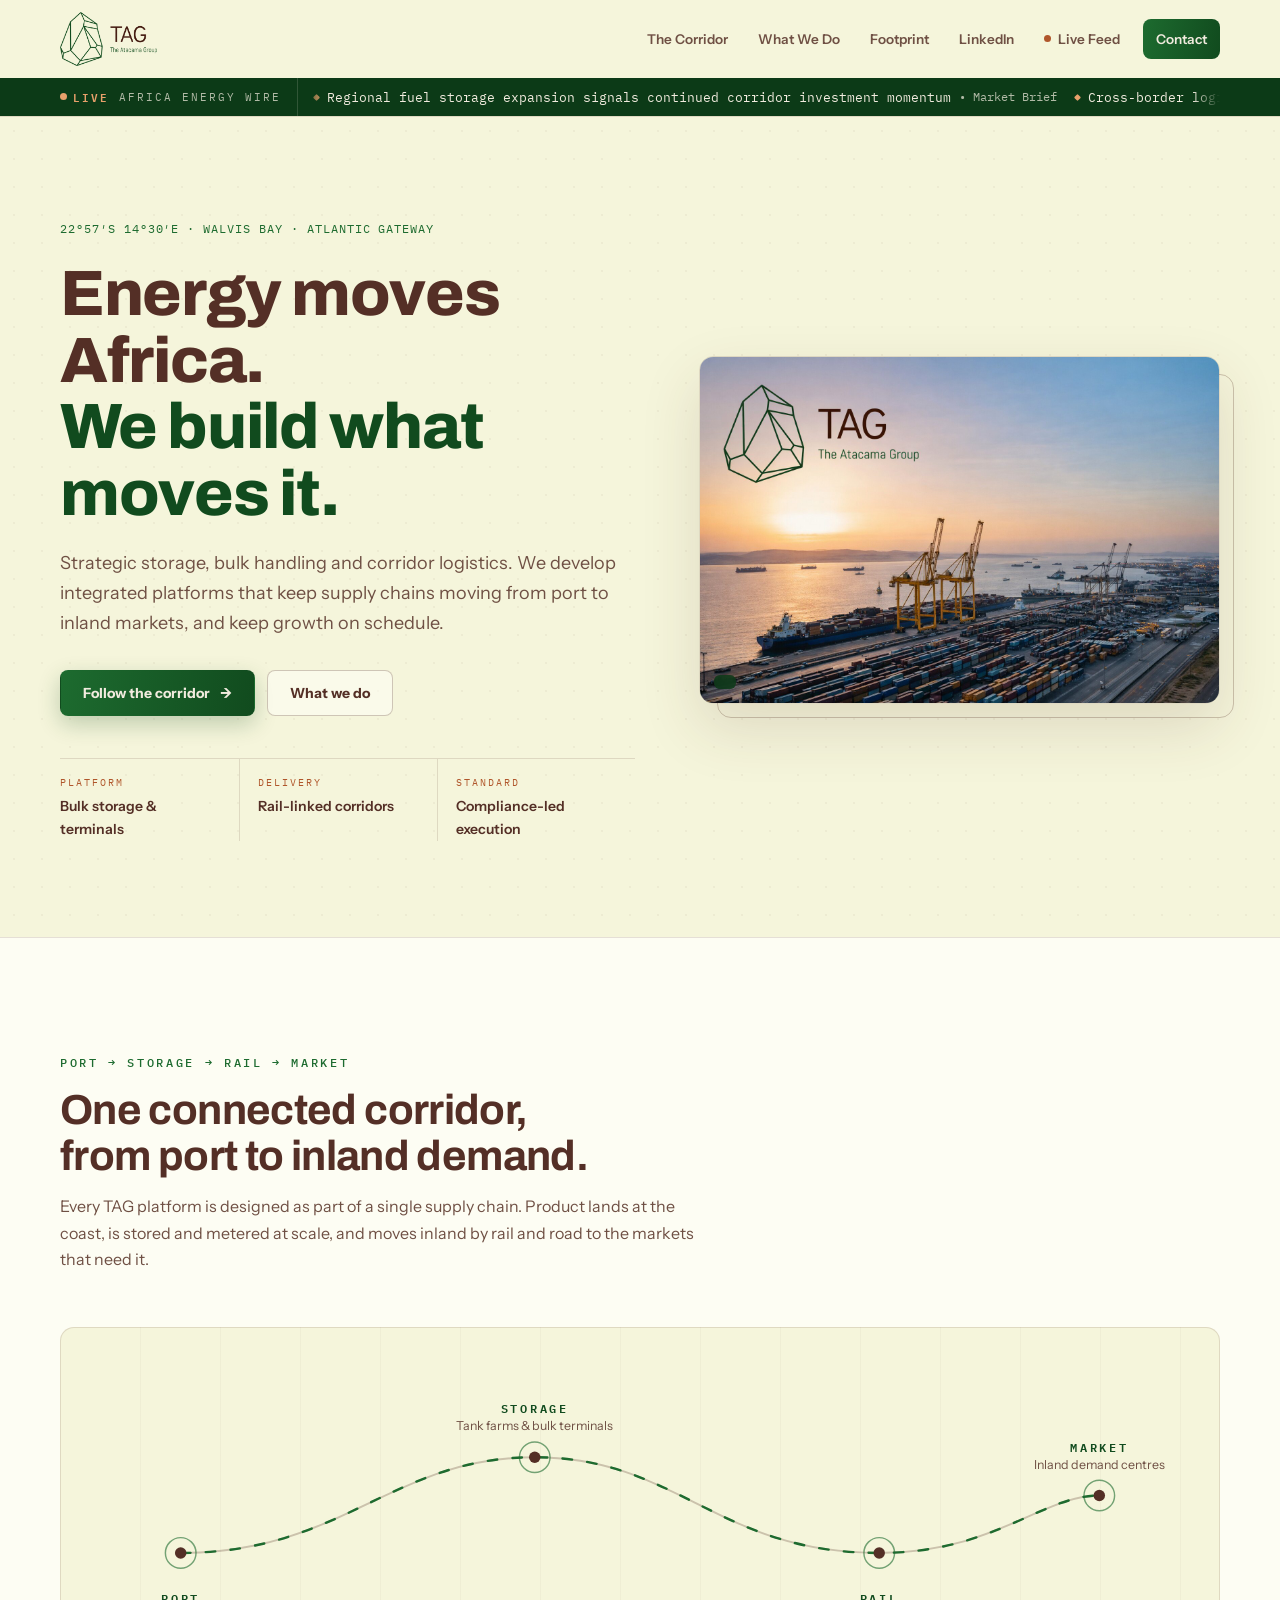
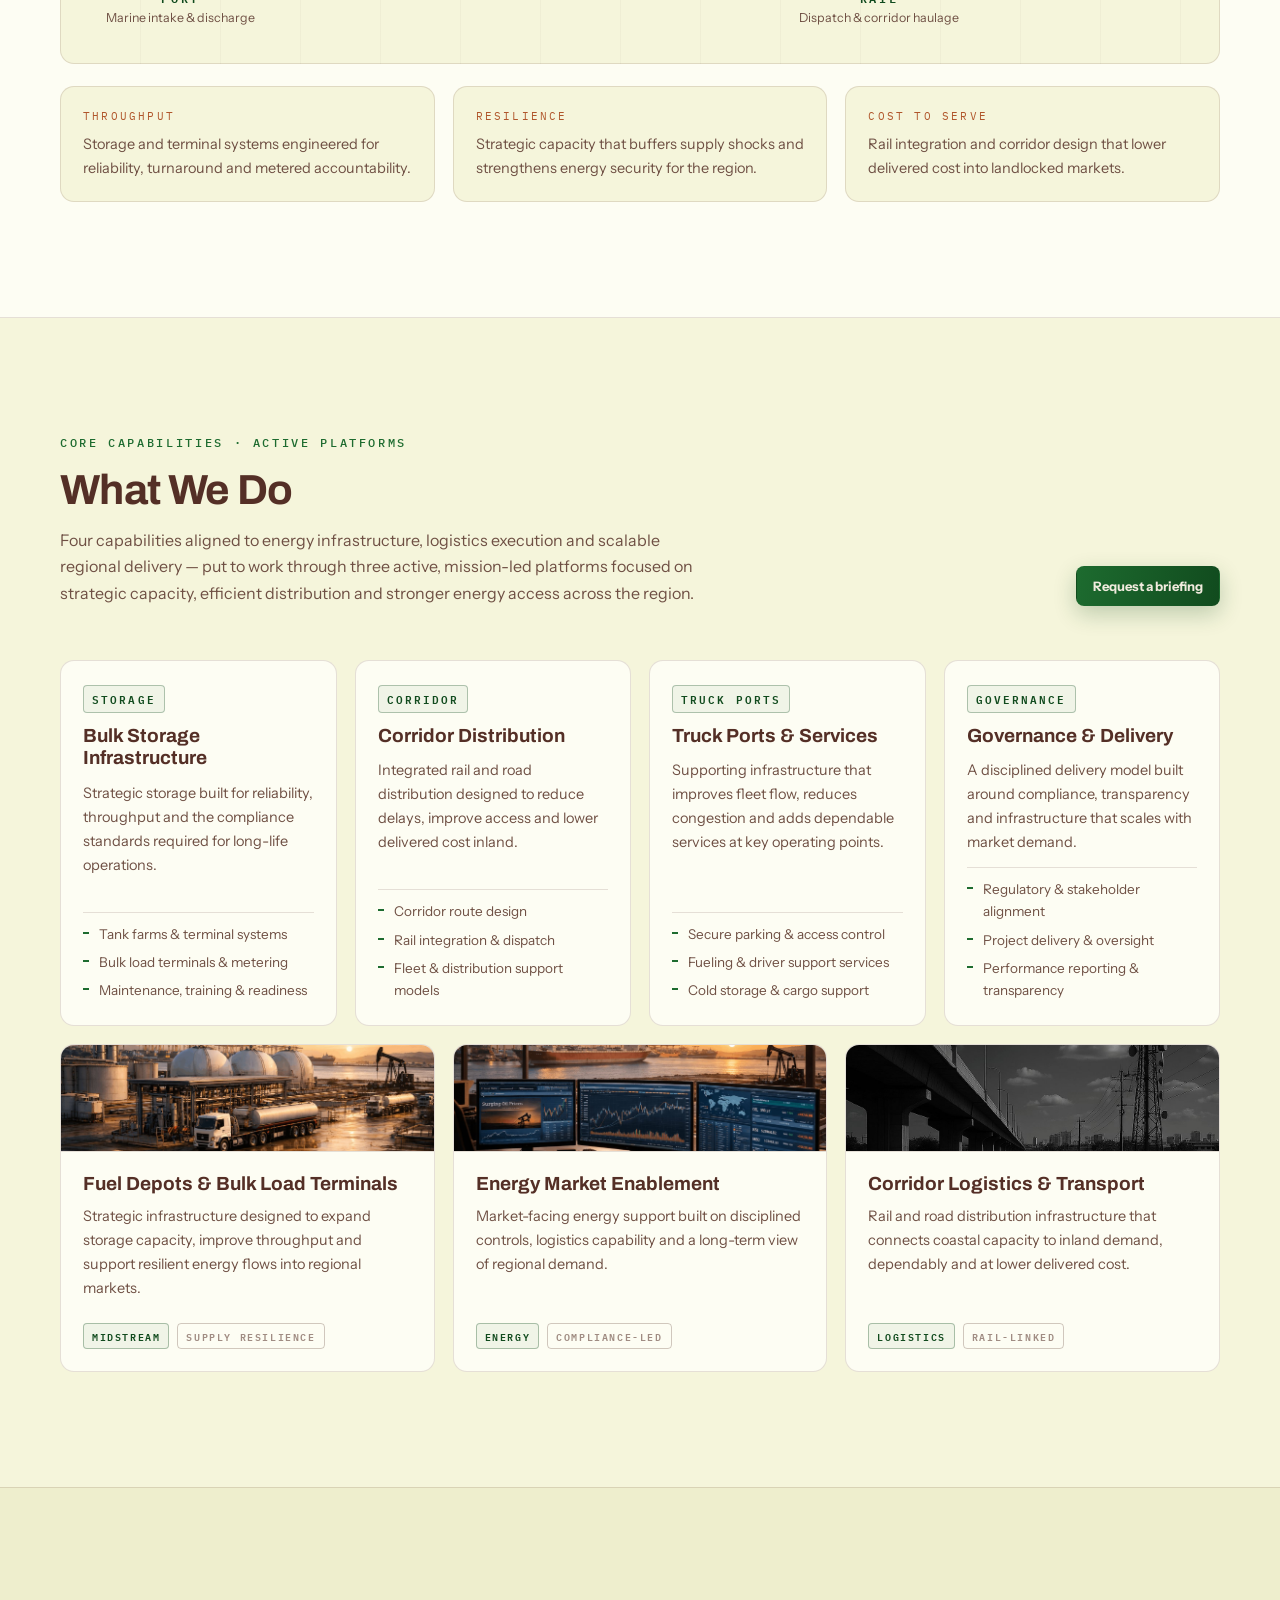
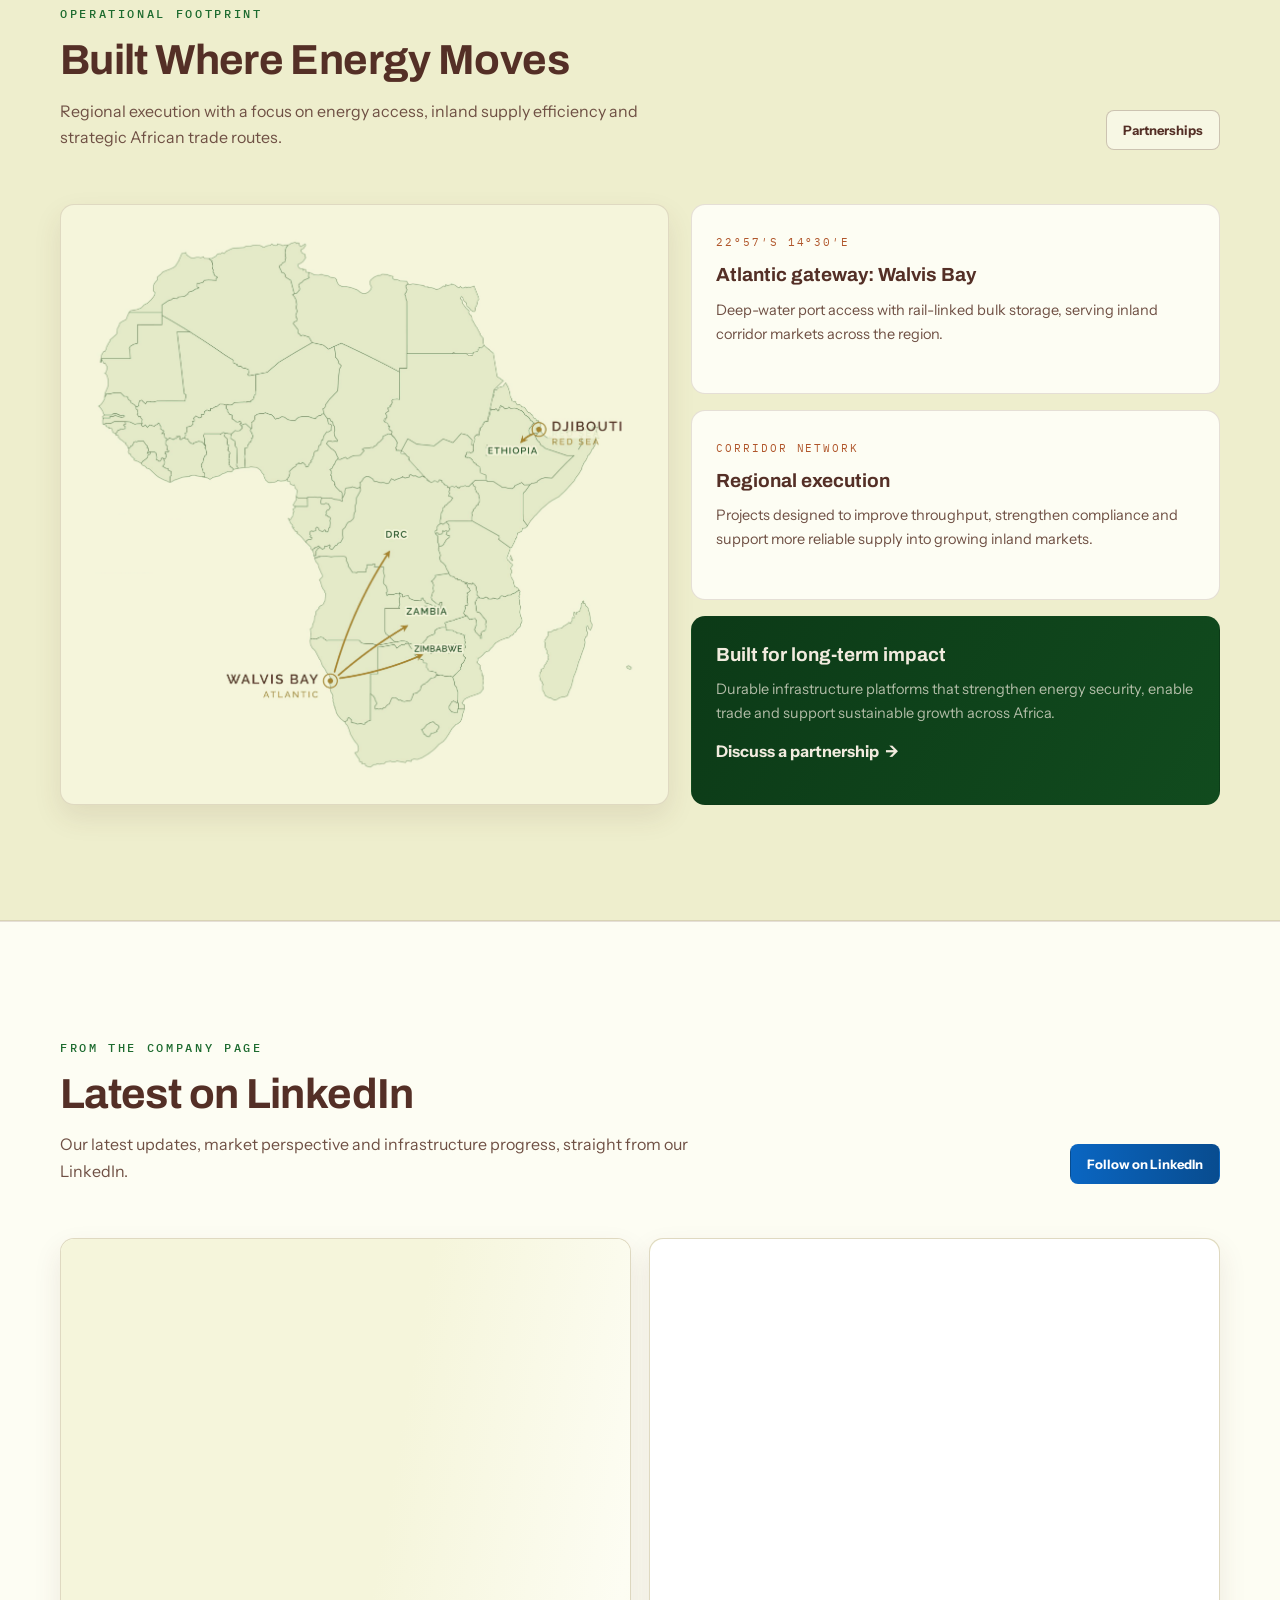
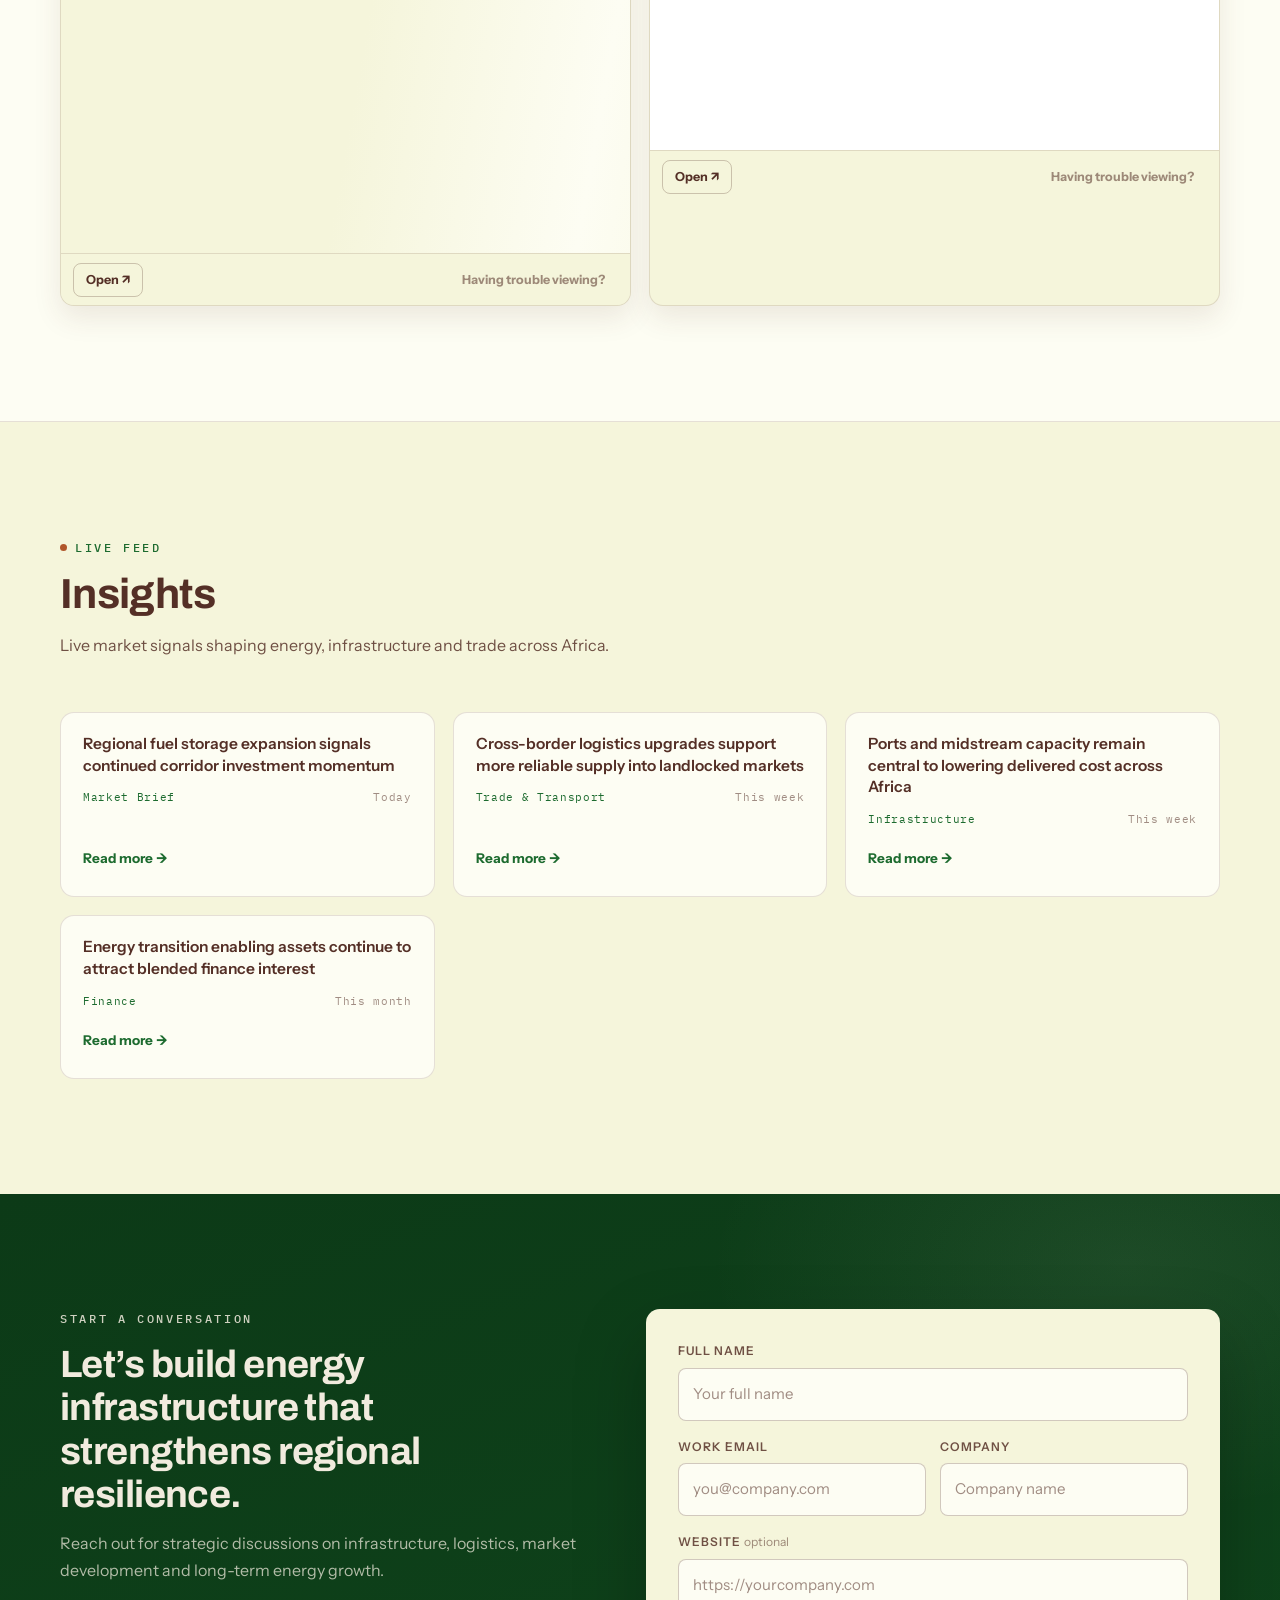
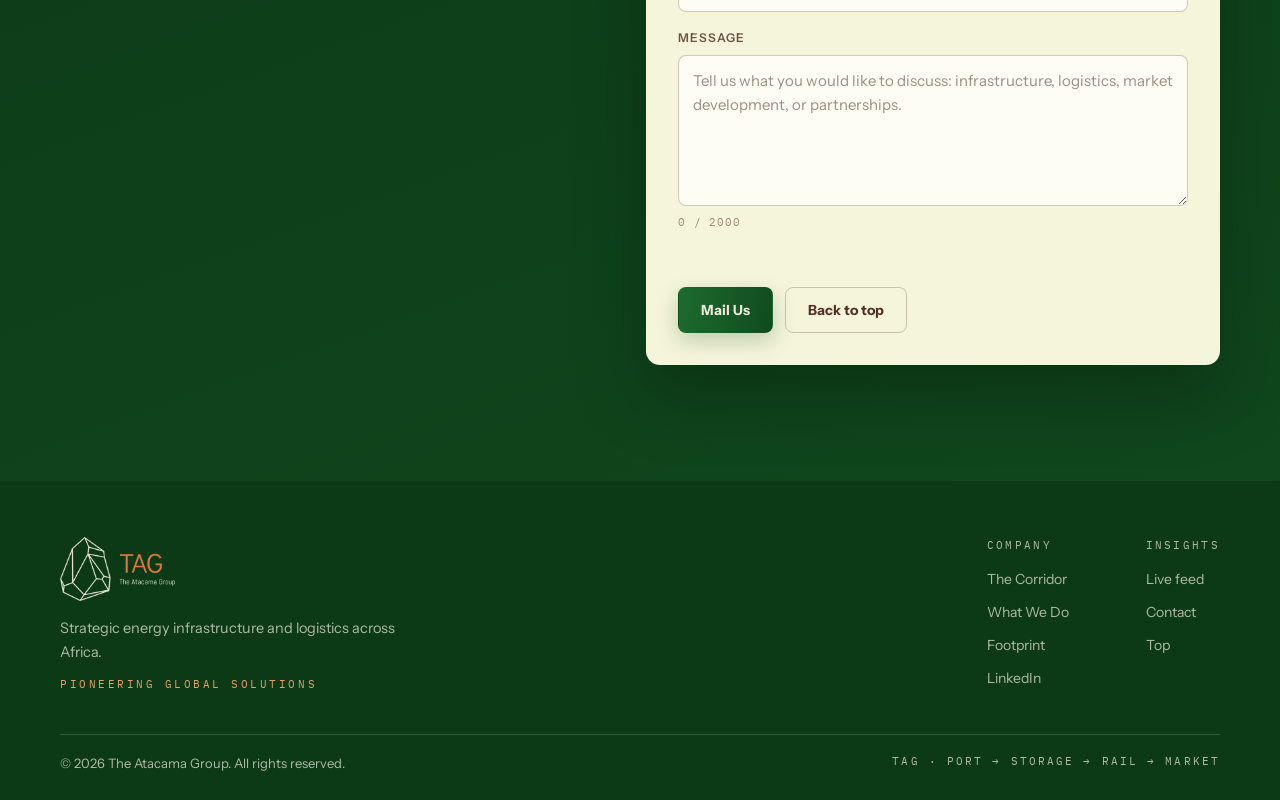
==== commit 2414b675: "Update index.html" ====
--- a/index.html
+++ b/index.html
@@ -110,7 +110,7 @@
         <div class="hero__media">
           <figure class="hero__frame">
             <img src="assets/img/hero-depot.jpg" alt="Port and fuel terminal at dusk, Walvis Bay" loading="eager" />
-            <figcaption class="hero__caption mono">MARINE&nbsp;INTAKE</figcaption>
+            <figcaption class="hero__caption mono"></figcaption>
           </figure>
           <div class="hero__frameShadow" aria-hidden="true"></div>
         </div>
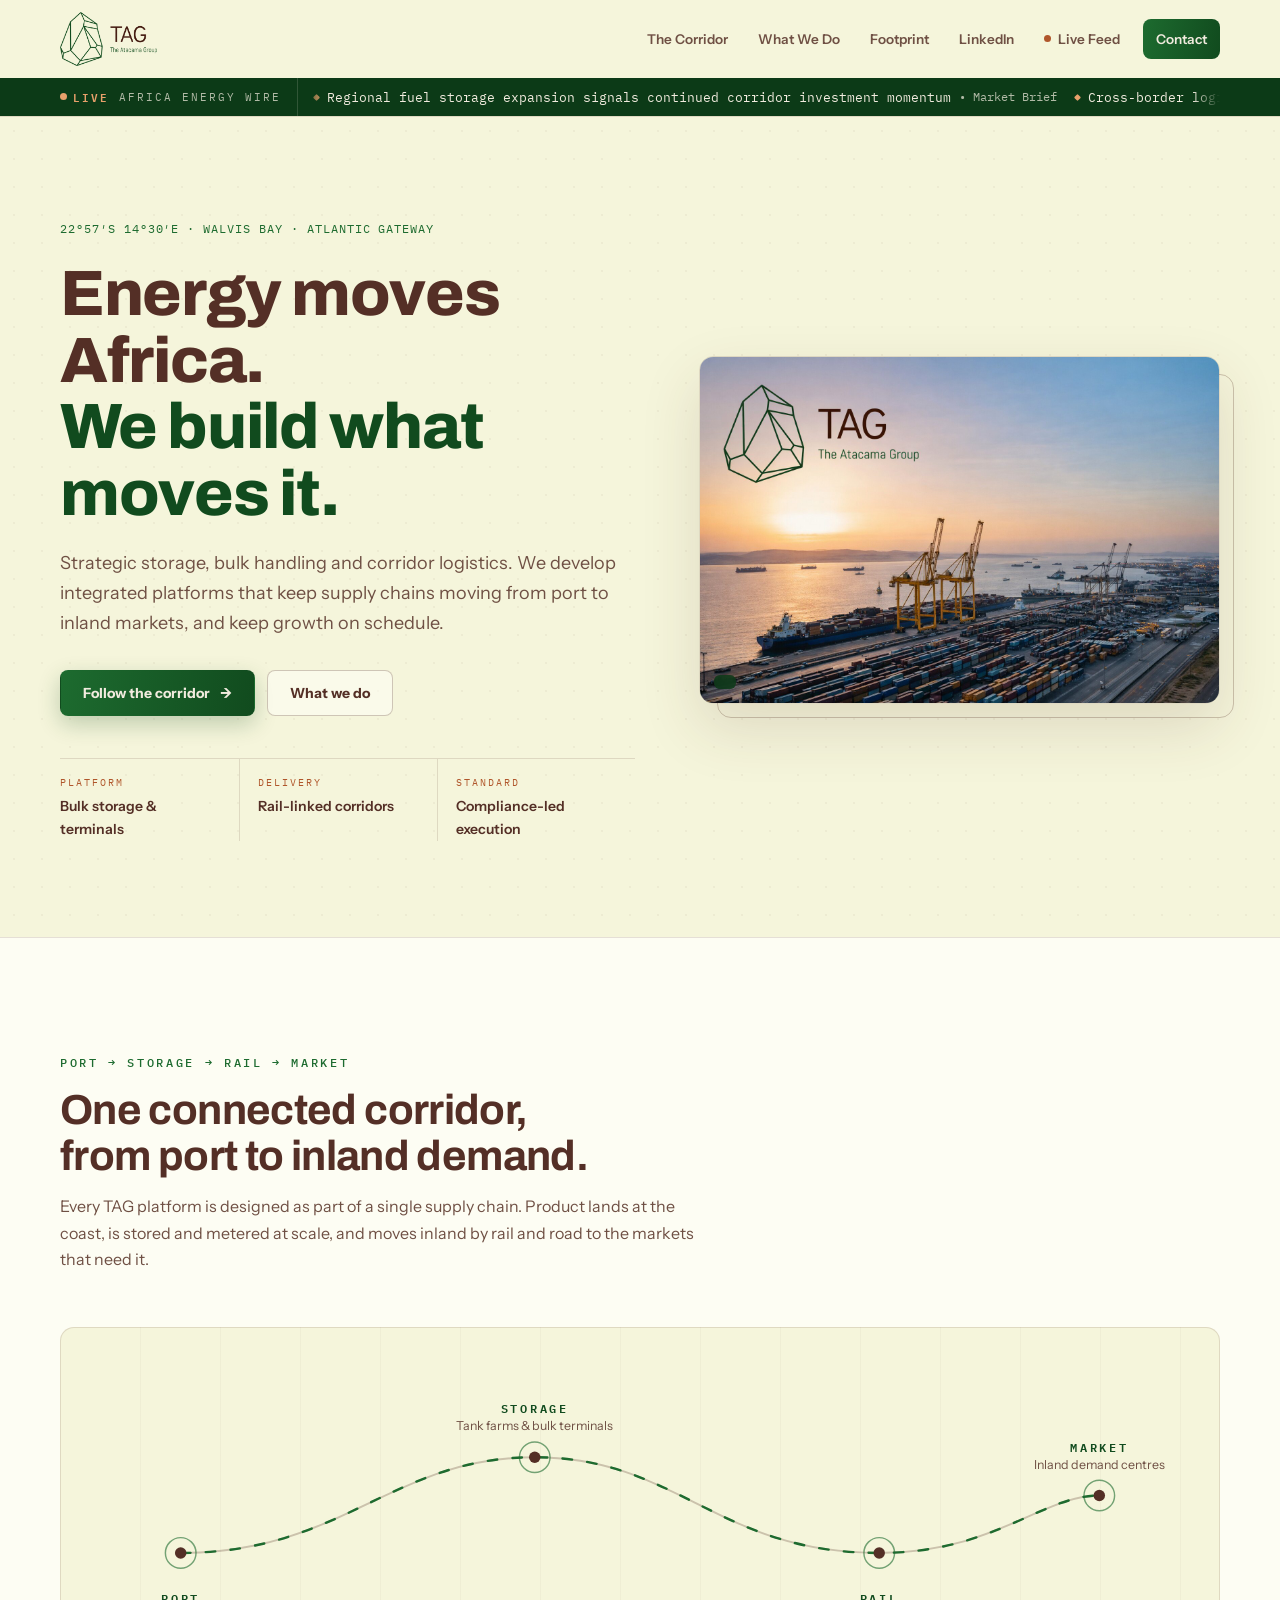
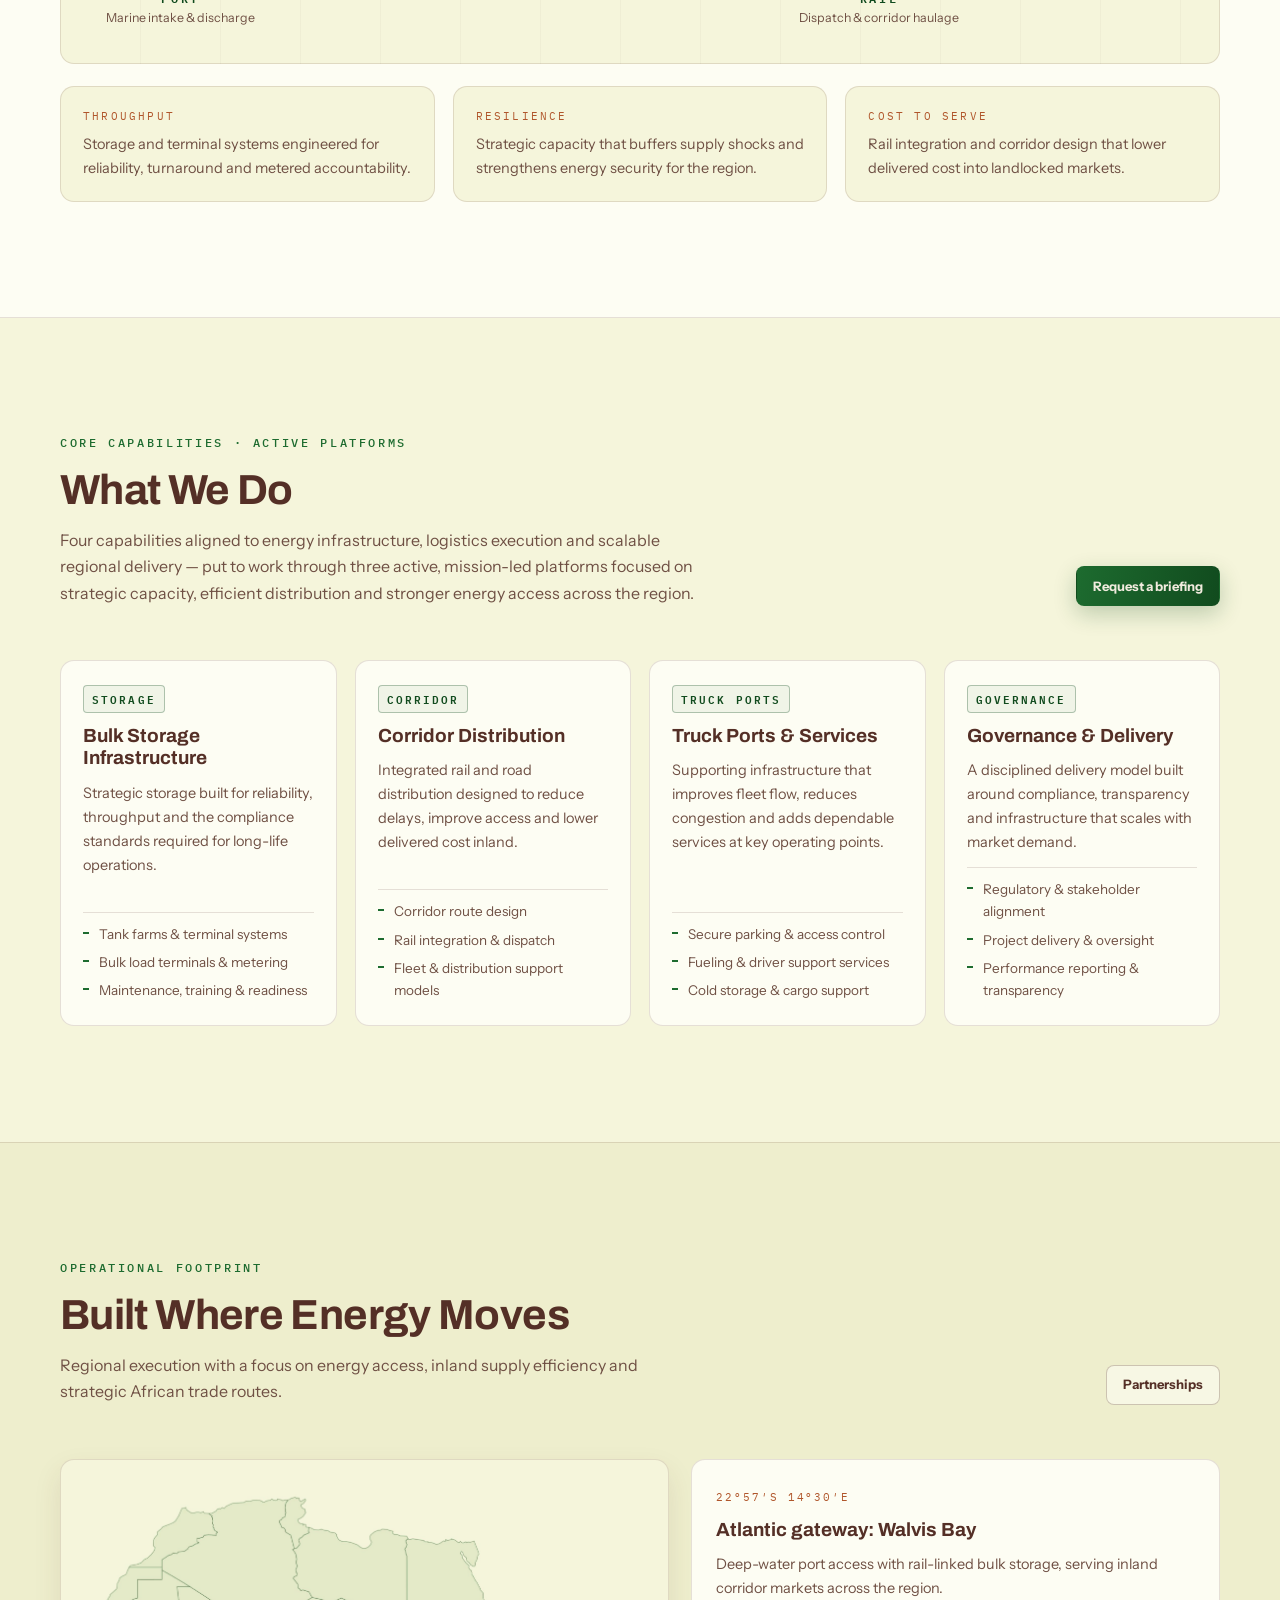
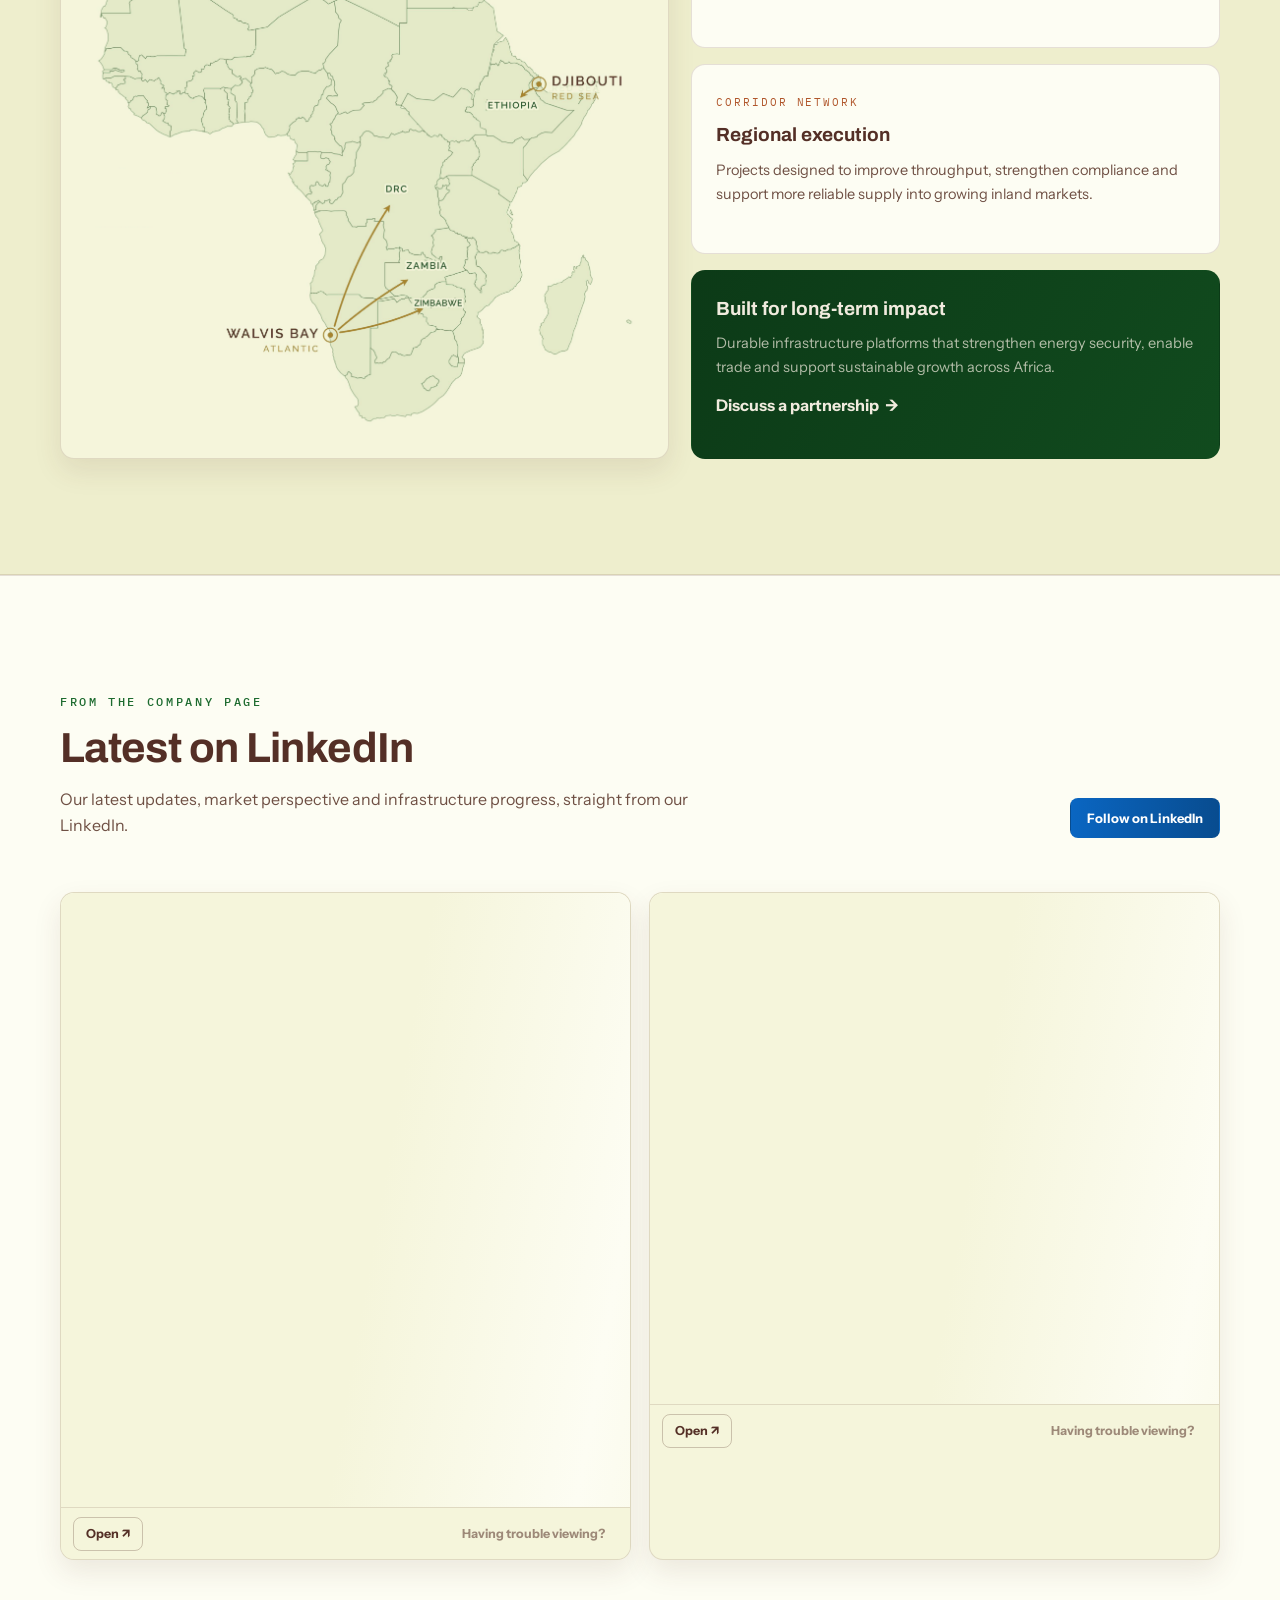
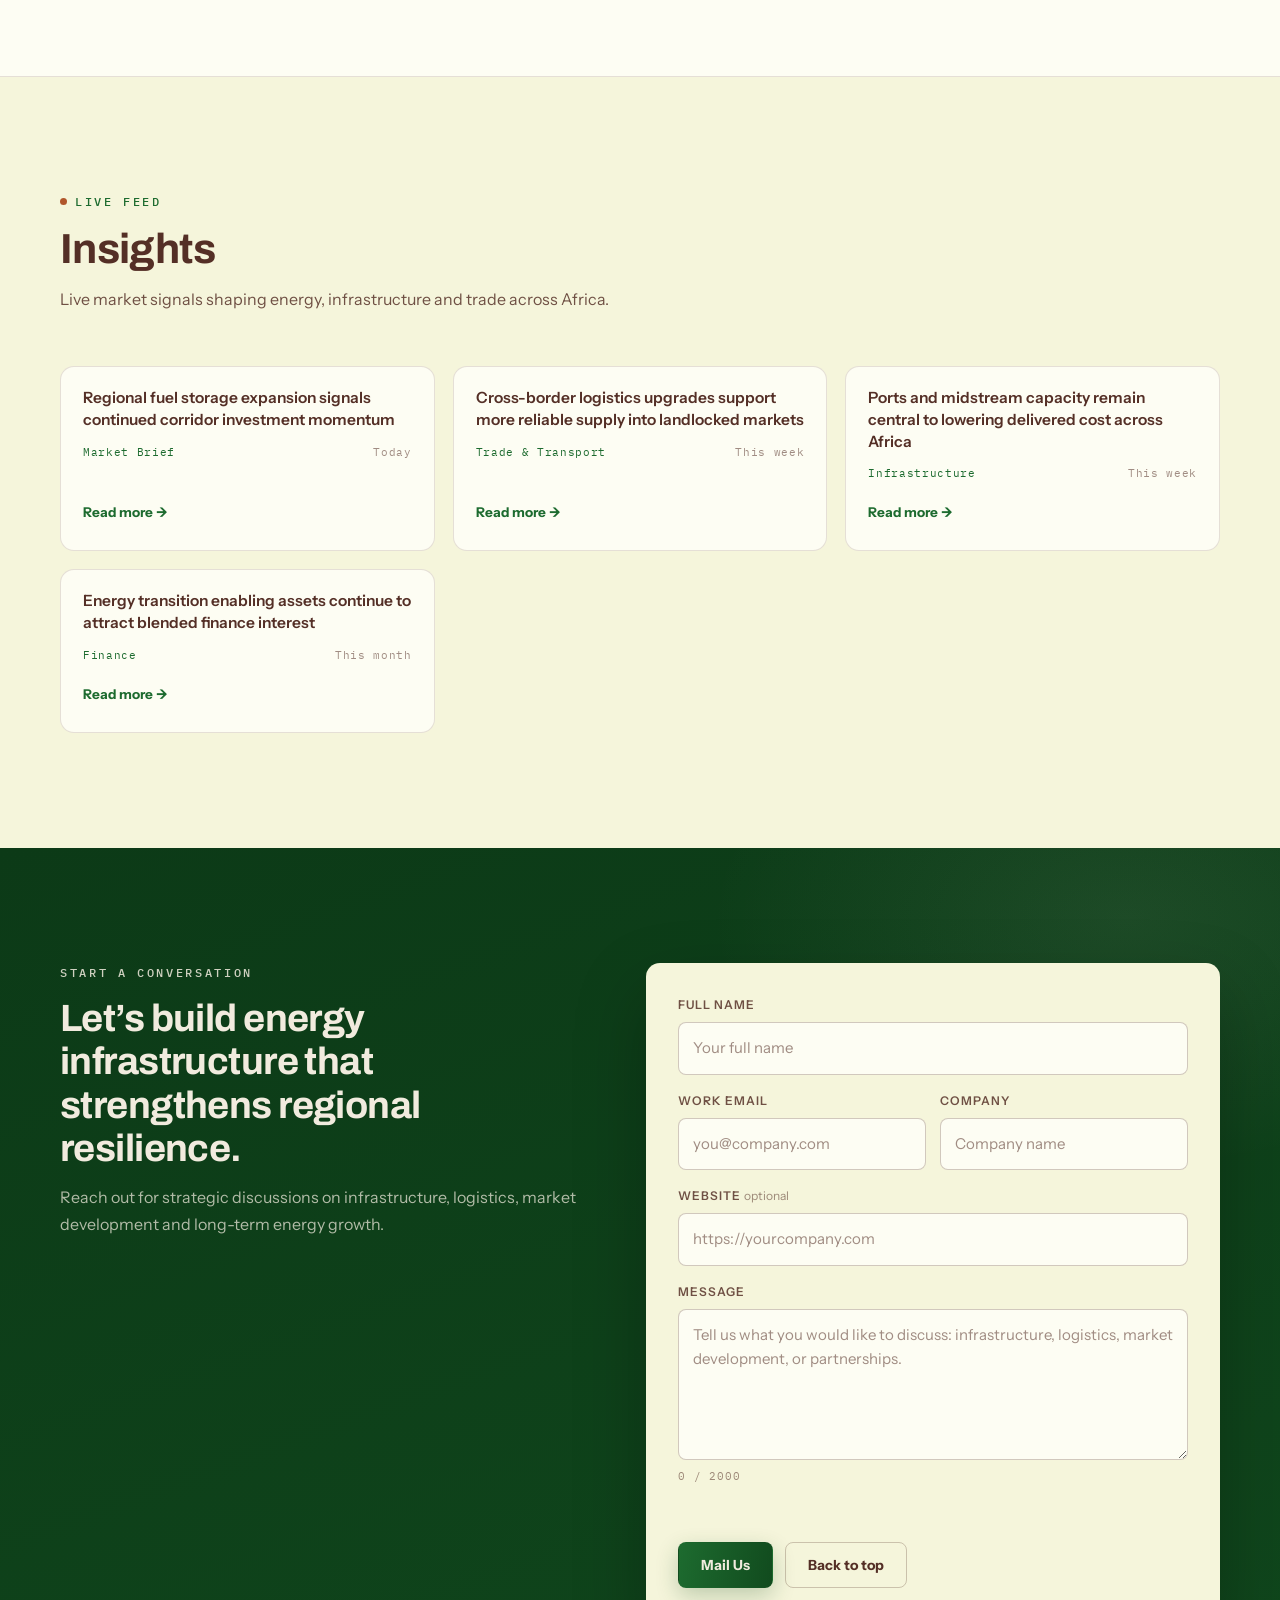
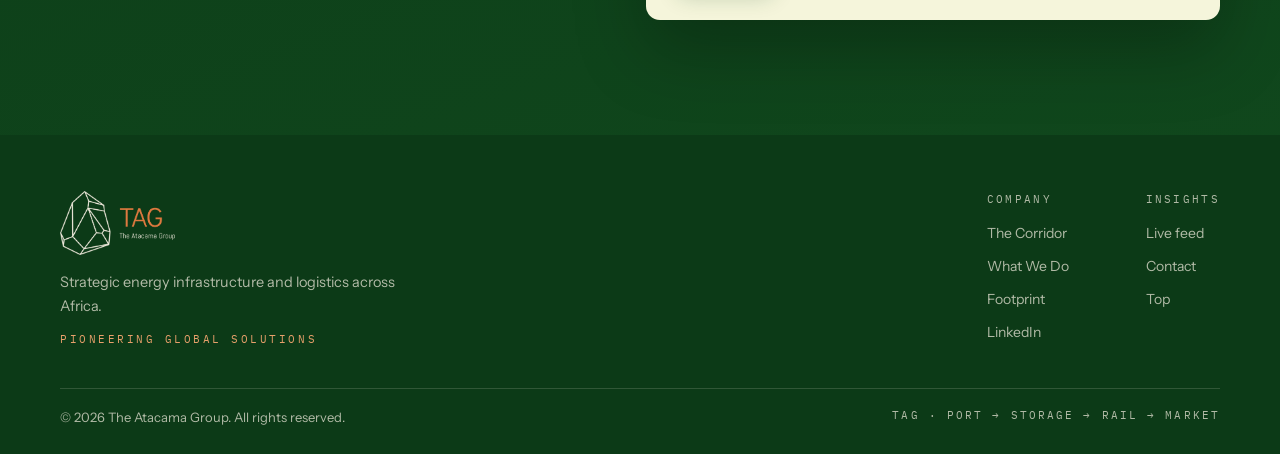
==== commit a93f57da: "Update index.html" ====
--- a/index.html
+++ b/index.html
@@ -231,50 +231,6 @@
             </ul>
           </article>
         </div>
-
-        <div class="grid grid--3 projects-grid" id="projects">
-          <article class="project project--compact reveal">
-            <div class="project__img">
-              <img src="assets/img/fueldepot.jpg" alt="Fuel depot at dusk" loading="lazy" />
-            </div>
-            <div class="project__body">
-              <h3 class="project__title">Fuel Depots &amp; Bulk Load Terminals</h3>
-              <p class="project__text">Strategic infrastructure designed to expand storage capacity, improve throughput and support resilient energy flows into regional markets.</p>
-              <div class="project__meta">
-                <span class="badge mono">MIDSTREAM</span>
-                <span class="badge badge--muted mono">SUPPLY&nbsp;RESILIENCE</span>
-              </div>
-            </div>
-          </article>
-
-          <article class="project project--compact reveal">
-            <div class="project__img">
-              <img src="assets/img/mineraltrading.jpg" alt="Commodity and energy market operations" loading="lazy" />
-            </div>
-            <div class="project__body">
-              <h3 class="project__title">Energy Market Enablement</h3>
-              <p class="project__text">Market-facing energy support built on disciplined controls, logistics capability and a long-term view of regional demand.</p>
-              <div class="project__meta">
-                <span class="badge mono">ENERGY</span>
-                <span class="badge badge--muted mono">COMPLIANCE-LED</span>
-              </div>
-            </div>
-          </article>
-
-          <article class="project project--compact reveal">
-            <div class="project__img">
-              <img src="assets/img/transport.jpg" alt="Corridor transport and logistics" loading="lazy" />
-            </div>
-            <div class="project__body">
-              <h3 class="project__title">Corridor Logistics &amp; Transport</h3>
-              <p class="project__text">Rail and road distribution infrastructure that connects coastal capacity to inland demand, dependably and at lower delivered cost.</p>
-              <div class="project__meta">
-                <span class="badge mono">LOGISTICS</span>
-                <span class="badge badge--muted mono">RAIL-LINKED</span>
-              </div>
-            </div>
-          </article>
-        </div>
       </div>
     </section>
 
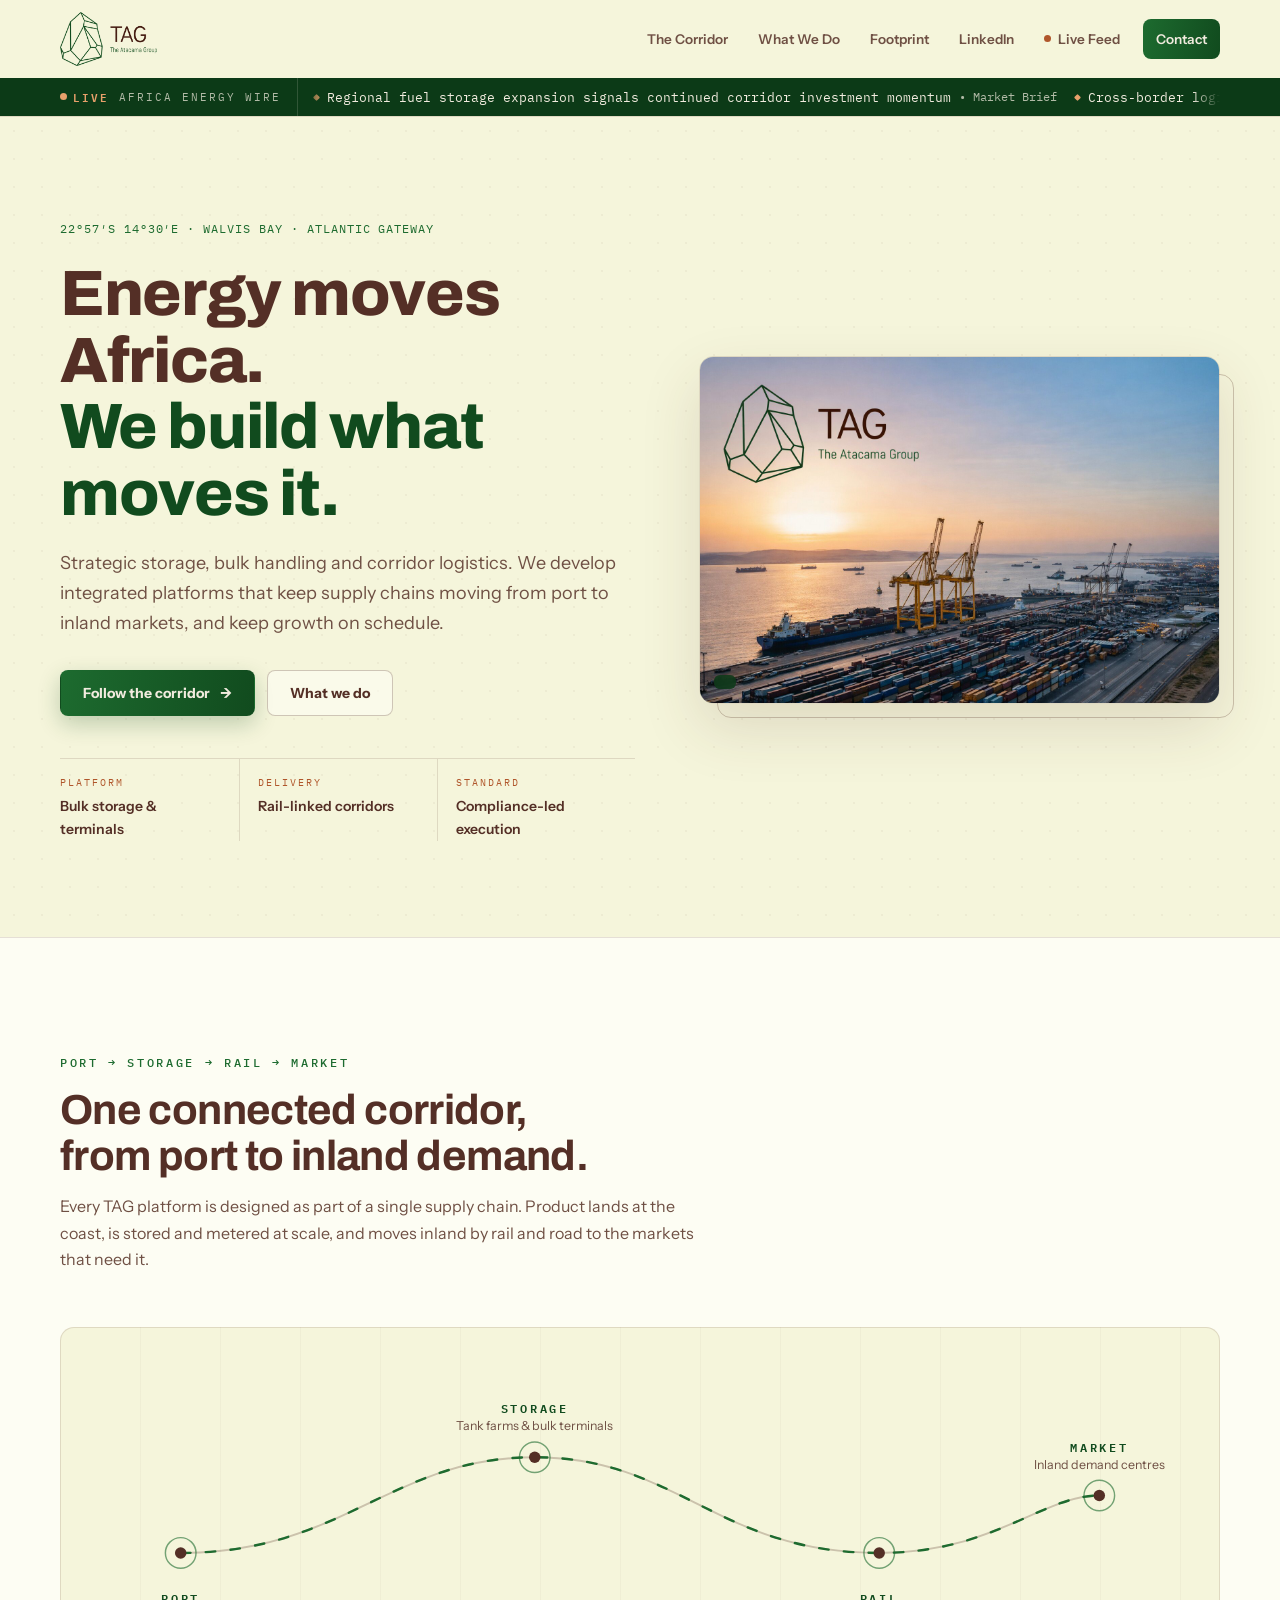
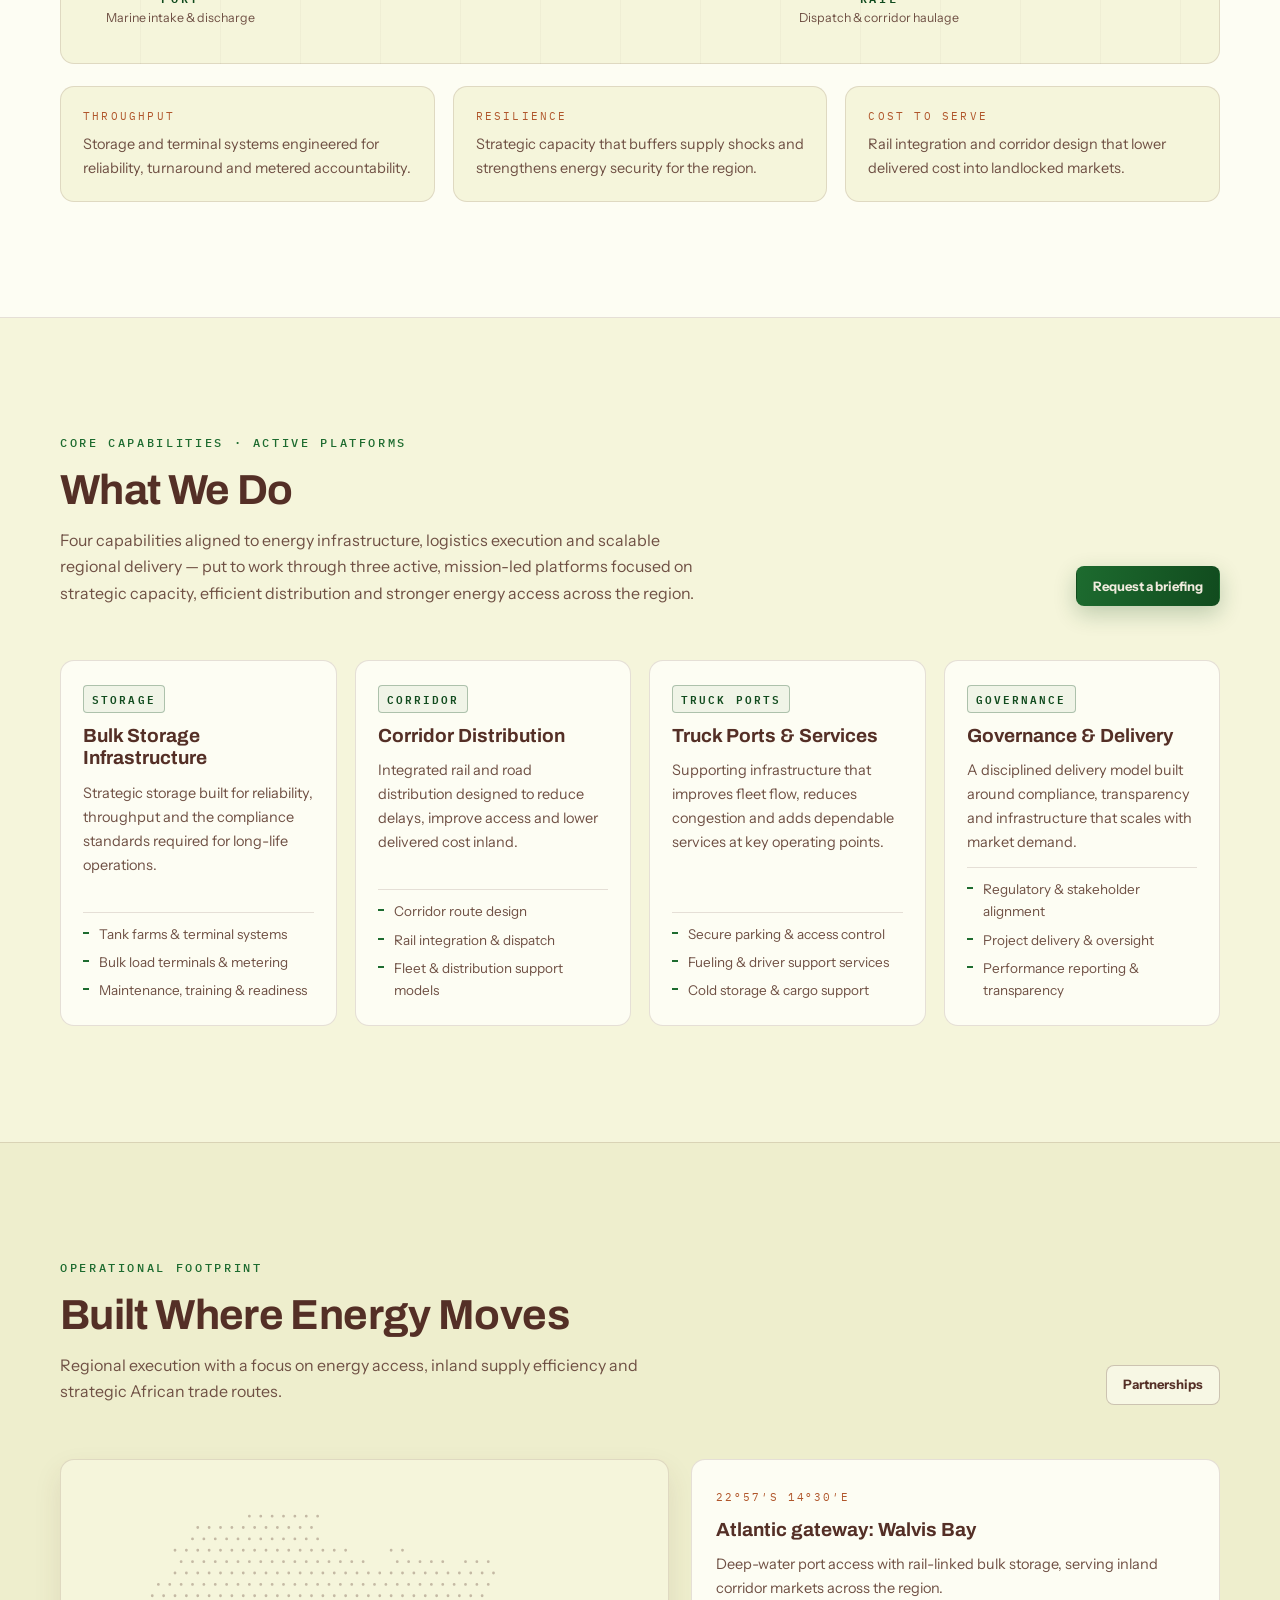
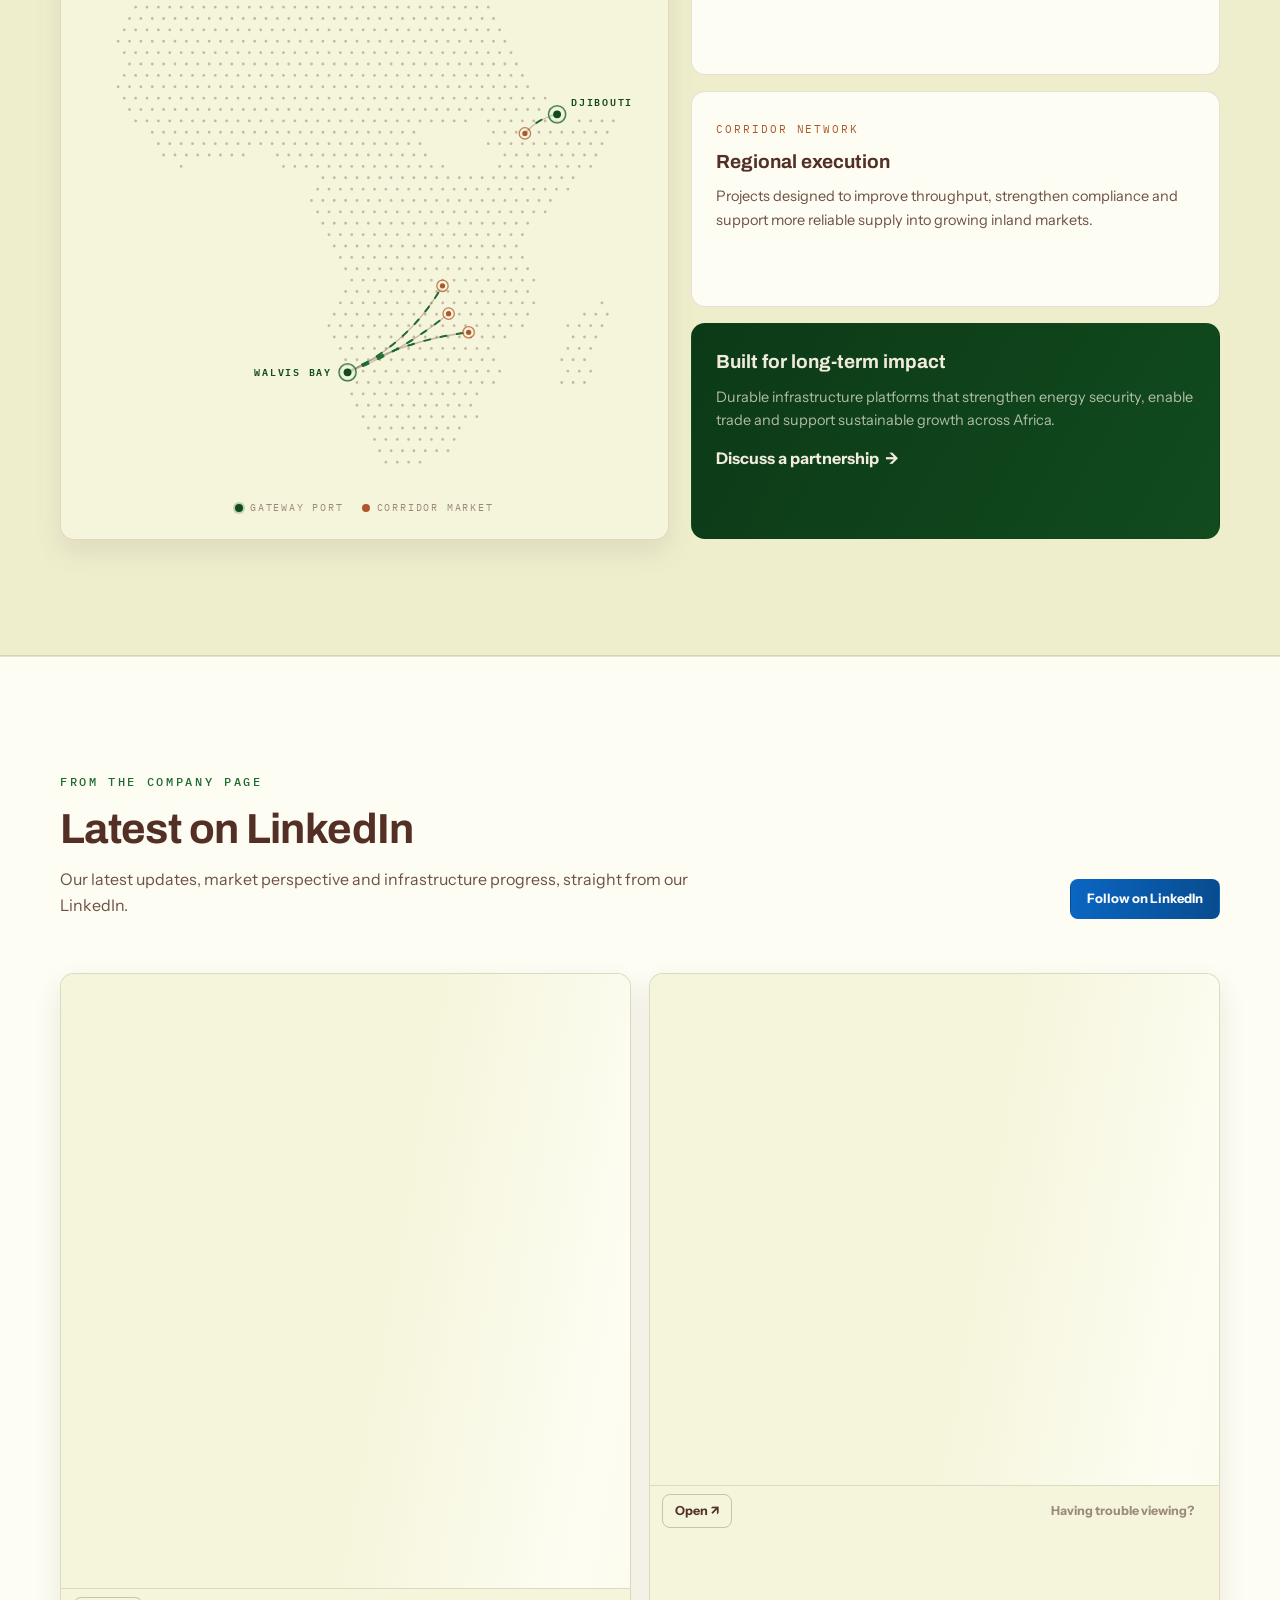
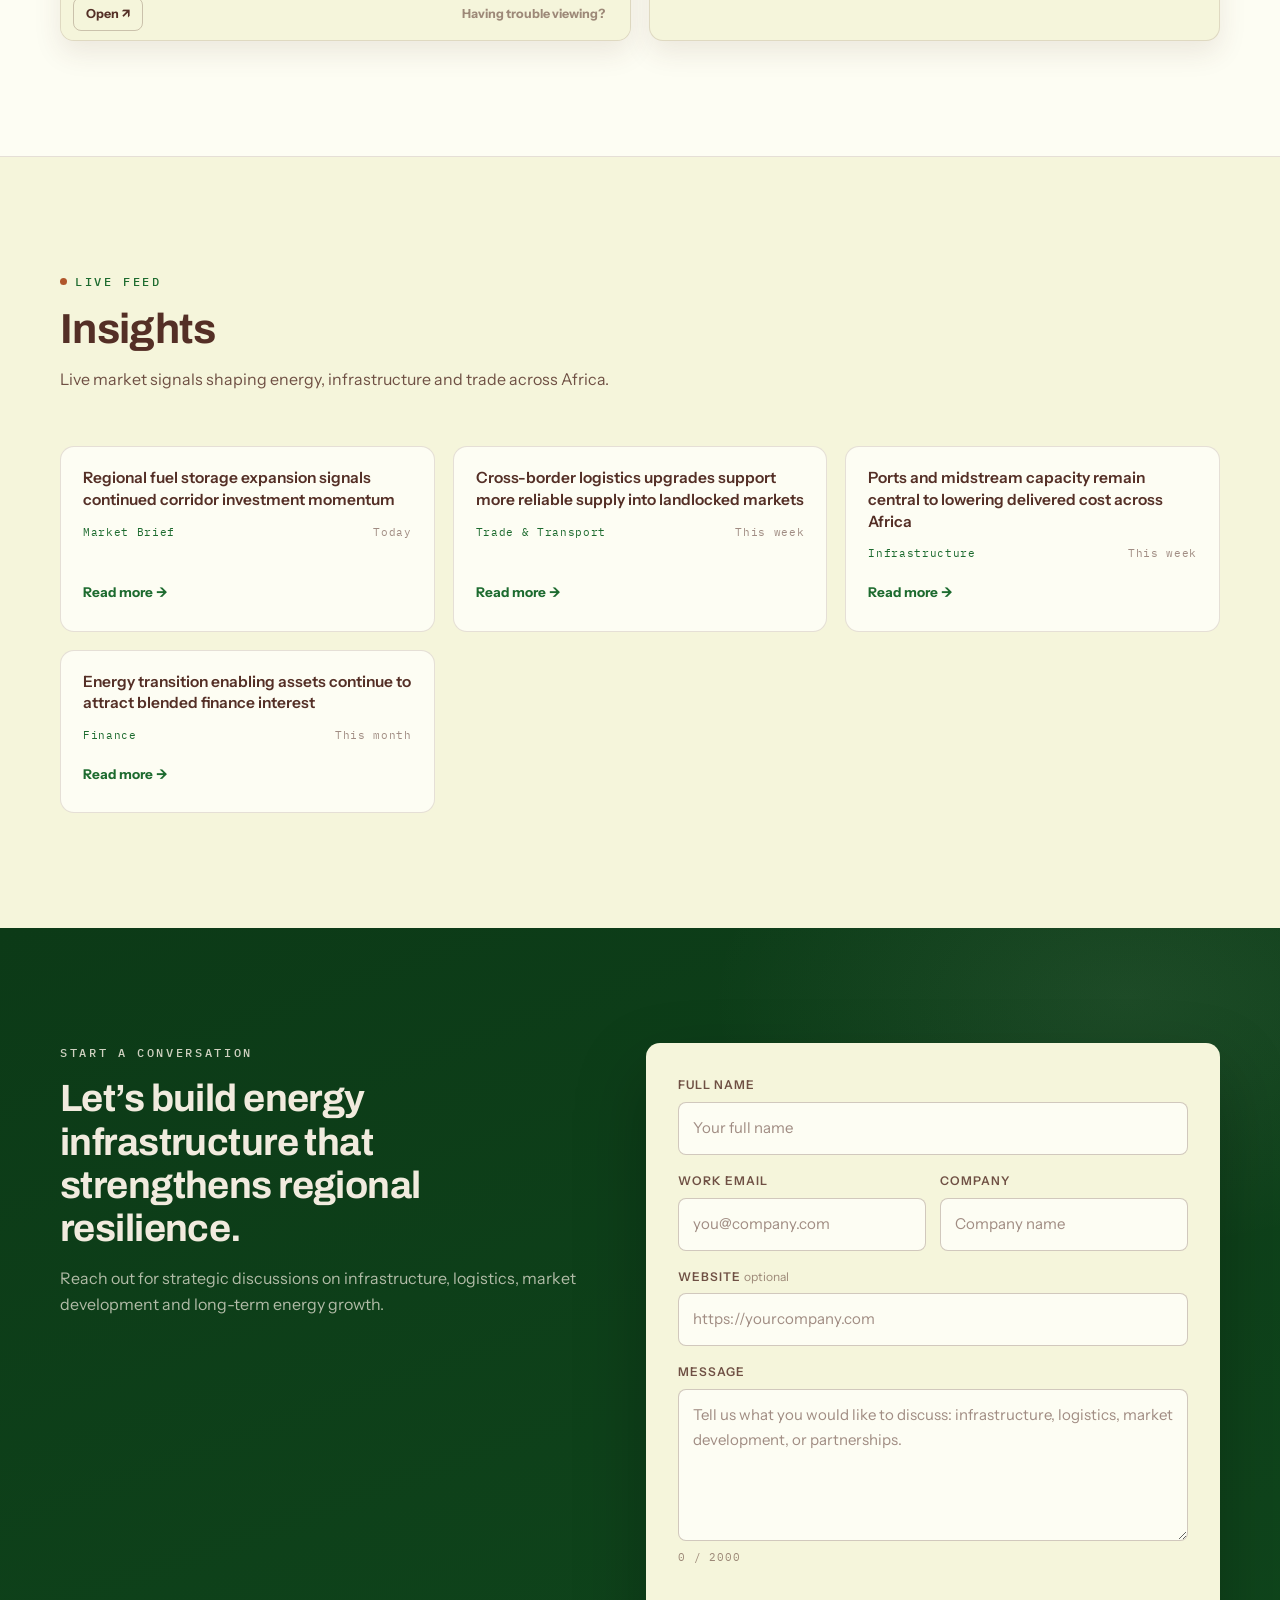
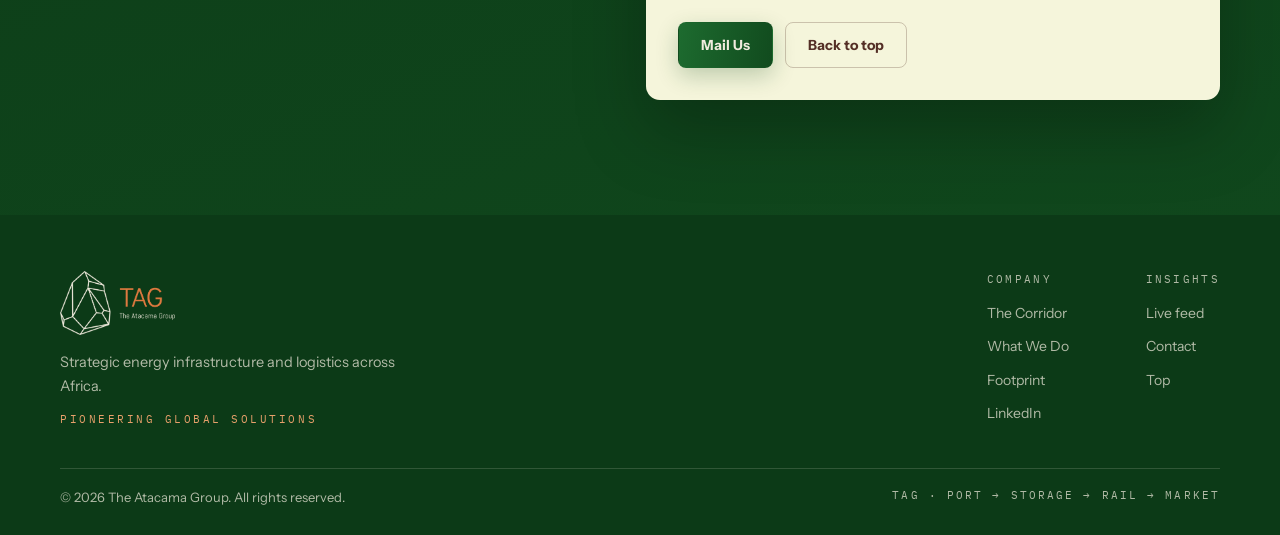
==== commit 5a855cd7: "Add files via upload" ====
--- a/index.html
+++ b/index.html
@@ -247,8 +247,84 @@
         </div>
 
         <div class="presence">
-          <div class="presence__map reveal" aria-label="Operational map">
-            <img src="assets/img/footprint-map.png" alt="TAG corridor map: Walvis Bay Atlantic gateway with corridors to DRC, Zambia and Zimbabwe, and Djibouti on the Red Sea serving Ethiopia" loading="lazy" />
+          <div class="presence__map fmap reveal" id="footprintMap" aria-label="Interactive operational map">
+            <svg class="fmap__svg" viewBox="0 0 640 700" xmlns="http://www.w3.org/2000/svg" preserveAspectRatio="xMidYMid meet" role="img"
+                 aria-label="Map of Africa showing TAG gateways at Walvis Bay and Djibouti with corridors to DR Congo, Zambia, Zimbabwe and Ethiopia">
+              <path class="fmap__dots" d="M189 39h.01M202 39h.01M215 39h.01M228 39h.01M241 39h.01M254 39h.01M267 39h.01M130 52h.01M143 52h.01M156 52h.01M169 52h.01M182 52h.01M195 52h.01M208 52h.01M221 52h.01M234 52h.01M247 52h.01M260 52h.01M124 65h.01M137 65h.01M150 65h.01M163 65h.01M176 65h.01M189 65h.01M202 65h.01M215 65h.01M228 65h.01M241 65h.01M254 65h.01M267 65h.01M104 78h.01M117 78h.01M130 78h.01M143 78h.01M156 78h.01M169 78h.01M182 78h.01M195 78h.01M208 78h.01M221 78h.01M234 78h.01M247 78h.01M260 78h.01M273 78h.01M286 78h.01M299 78h.01M351 78h.01M364 78h.01M111 91h.01M124 91h.01M137 91h.01M150 91h.01M163 91h.01M176 91h.01M189 91h.01M202 91h.01M215 91h.01M228 91h.01M241 91h.01M254 91h.01M267 91h.01M280 91h.01M293 91h.01M306 91h.01M319 91h.01M358 91h.01M371 91h.01M384 91h.01M397 91h.01M410 91h.01M436 91h.01M449 91h.01M462 91h.01M104 104h.01M117 104h.01M130 104h.01M143 104h.01M156 104h.01M169 104h.01M182 104h.01M195 104h.01M208 104h.01M221 104h.01M234 104h.01M247 104h.01M260 104h.01M273 104h.01M286 104h.01M299 104h.01M312 104h.01M325 104h.01M338 104h.01M351 104h.01M364 104h.01M377 104h.01M390 104h.01M403 104h.01M416 104h.01M429 104h.01M442 104h.01M455 104h.01M468 104h.01M85 117h.01M98 117h.01M111 117h.01M124 117h.01M137 117h.01M150 117h.01M163 117h.01M176 117h.01M189 117h.01M202 117h.01M215 117h.01M228 117h.01M241 117h.01M254 117h.01M267 117h.01M280 117h.01M293 117h.01M306 117h.01M319 117h.01M332 117h.01M345 117h.01M358 117h.01M371 117h.01M384 117h.01M397 117h.01M410 117h.01M423 117h.01M436 117h.01M449 117h.01M462 117h.01M78 130h.01M91 130h.01M104 130h.01M117 130h.01M130 130h.01M143 130h.01M156 130h.01M169 130h.01M182 130h.01M195 130h.01M208 130h.01M221 130h.01M234 130h.01M247 130h.01M260 130h.01M273 130h.01M286 130h.01M299 130h.01M312 130h.01M325 130h.01M338 130h.01M351 130h.01M364 130h.01M377 130h.01M390 130h.01M403 130h.01M416 130h.01M429 130h.01M442 130h.01M455 130h.01M59 143h.01M72 143h.01M85 143h.01M98 143h.01M111 143h.01M124 143h.01M137 143h.01M150 143h.01M163 143h.01M176 143h.01M189 143h.01M202 143h.01M215 143h.01M228 143h.01M241 143h.01M254 143h.01M267 143h.01M280 143h.01M293 143h.01M306 143h.01M319 143h.01M332 143h.01M345 143h.01M358 143h.01M371 143h.01M384 143h.01M397 143h.01M410 143h.01M423 143h.01M436 143h.01M449 143h.01M462 143h.01M52 156h.01M65 156h.01M78 156h.01M91 156h.01M104 156h.01M117 156h.01M130 156h.01M143 156h.01M156 156h.01M169 156h.01M182 156h.01M195 156h.01M208 156h.01M221 156h.01M234 156h.01M247 156h.01M260 156h.01M273 156h.01M286 156h.01M299 156h.01M312 156h.01M325 156h.01M338 156h.01M351 156h.01M364 156h.01M377 156h.01M390 156h.01M403 156h.01M416 156h.01M429 156h.01M442 156h.01M455 156h.01M468 156h.01M46 169h.01M59 169h.01M72 169h.01M85 169h.01M98 169h.01M111 169h.01M124 169h.01M137 169h.01M150 169h.01M163 169h.01M176 169h.01M189 169h.01M202 169h.01M215 169h.01M228 169h.01M241 169h.01M254 169h.01M267 169h.01M280 169h.01M293 169h.01M306 169h.01M319 169h.01M332 169h.01M345 169h.01M358 169h.01M371 169h.01M384 169h.01M397 169h.01M410 169h.01M423 169h.01M436 169h.01M449 169h.01M462 169h.01M475 169h.01M39 182h.01M52 182h.01M65 182h.01M78 182h.01M91 182h.01M104 182h.01M117 182h.01M130 182h.01M143 182h.01M156 182h.01M169 182h.01M182 182h.01M195 182h.01M208 182h.01M221 182h.01M234 182h.01M247 182h.01M260 182h.01M273 182h.01M286 182h.01M299 182h.01M312 182h.01M325 182h.01M338 182h.01M351 182h.01M364 182h.01M377 182h.01M390 182h.01M403 182h.01M416 182h.01M429 182h.01M442 182h.01M455 182h.01M468 182h.01M481 182h.01M46 195h.01M59 195h.01M72 195h.01M85 195h.01M98 195h.01M111 195h.01M124 195h.01M137 195h.01M150 195h.01M163 195h.01M176 195h.01M189 195h.01M202 195h.01M215 195h.01M228 195h.01M241 195h.01M254 195h.01M267 195h.01M280 195h.01M293 195h.01M306 195h.01M319 195h.01M332 195h.01M345 195h.01M358 195h.01M371 195h.01M384 195h.01M397 195h.01M410 195h.01M423 195h.01M436 195h.01M449 195h.01M462 195h.01M475 195h.01M488 195h.01M52 208h.01M65 208h.01M78 208h.01M91 208h.01M104 208h.01M117 208h.01M130 208h.01M143 208h.01M156 208h.01M169 208h.01M182 208h.01M195 208h.01M208 208h.01M221 208h.01M234 208h.01M247 208h.01M260 208h.01M273 208h.01M286 208h.01M299 208h.01M312 208h.01M325 208h.01M338 208h.01M351 208h.01M364 208h.01M377 208h.01M390 208h.01M403 208h.01M416 208h.01M429 208h.01M442 208h.01M455 208h.01M468 208h.01M481 208h.01M494 208h.01M46 221h.01M59 221h.01M72 221h.01M85 221h.01M98 221h.01M111 221h.01M124 221h.01M137 221h.01M150 221h.01M163 221h.01M176 221h.01M189 221h.01M202 221h.01M215 221h.01M228 221h.01M241 221h.01M254 221h.01M267 221h.01M280 221h.01M293 221h.01M306 221h.01M319 221h.01M332 221h.01M345 221h.01M358 221h.01M371 221h.01M384 221h.01M397 221h.01M410 221h.01M423 221h.01M436 221h.01M449 221h.01M462 221h.01M475 221h.01M488 221h.01M501 221h.01M39 234h.01M52 234h.01M65 234h.01M78 234h.01M91 234h.01M104 234h.01M117 234h.01M130 234h.01M143 234h.01M156 234h.01M169 234h.01M182 234h.01M195 234h.01M208 234h.01M221 234h.01M234 234h.01M247 234h.01M260 234h.01M273 234h.01M286 234h.01M299 234h.01M312 234h.01M325 234h.01M338 234h.01M351 234h.01M364 234h.01M377 234h.01M390 234h.01M403 234h.01M416 234h.01M429 234h.01M442 234h.01M455 234h.01M468 234h.01M481 234h.01M494 234h.01M507 234h.01M46 247h.01M59 247h.01M72 247h.01M85 247h.01M98 247h.01M111 247h.01M124 247h.01M137 247h.01M150 247h.01M163 247h.01M176 247h.01M189 247h.01M202 247h.01M215 247h.01M228 247h.01M241 247h.01M254 247h.01M267 247h.01M280 247h.01M293 247h.01M306 247h.01M319 247h.01M332 247h.01M345 247h.01M358 247h.01M371 247h.01M384 247h.01M397 247h.01M410 247h.01M423 247h.01M436 247h.01M449 247h.01M462 247h.01M475 247h.01M488 247h.01M501 247h.01M514 247h.01M527 247h.01M52 260h.01M65 260h.01M78 260h.01M91 260h.01M104 260h.01M117 260h.01M130 260h.01M143 260h.01M156 260h.01M169 260h.01M182 260h.01M195 260h.01M208 260h.01M221 260h.01M234 260h.01M247 260h.01M260 260h.01M273 260h.01M286 260h.01M299 260h.01M312 260h.01M325 260h.01M338 260h.01M351 260h.01M364 260h.01M377 260h.01M390 260h.01M403 260h.01M416 260h.01M429 260h.01M442 260h.01M455 260h.01M468 260h.01M481 260h.01M494 260h.01M507 260h.01M520 260h.01M533 260h.01M59 273h.01M72 273h.01M85 273h.01M98 273h.01M111 273h.01M124 273h.01M137 273h.01M150 273h.01M163 273h.01M176 273h.01M189 273h.01M202 273h.01M215 273h.01M228 273h.01M241 273h.01M254 273h.01M267 273h.01M280 273h.01M293 273h.01M306 273h.01M319 273h.01M332 273h.01M345 273h.01M358 273h.01M371 273h.01M384 273h.01M397 273h.01M410 273h.01M423 273h.01M436 273h.01M462 273h.01M475 273h.01M488 273h.01M501 273h.01M514 273h.01M527 273h.01M540 273h.01M566 273h.01M579 273h.01M592 273h.01M605 273h.01M78 286h.01M91 286h.01M104 286h.01M117 286h.01M130 286h.01M143 286h.01M156 286h.01M169 286h.01M182 286h.01M195 286h.01M208 286h.01M221 286h.01M234 286h.01M247 286h.01M260 286h.01M273 286h.01M286 286h.01M299 286h.01M312 286h.01M325 286h.01M338 286h.01M351 286h.01M364 286h.01M377 286h.01M468 286h.01M481 286h.01M494 286h.01M507 286h.01M520 286h.01M533 286h.01M546 286h.01M559 286h.01M572 286h.01M585 286h.01M598 286h.01M85 299h.01M98 299h.01M111 299h.01M124 299h.01M137 299h.01M150 299h.01M163 299h.01M176 299h.01M189 299h.01M202 299h.01M215 299h.01M228 299h.01M241 299h.01M254 299h.01M267 299h.01M280 299h.01M293 299h.01M306 299h.01M319 299h.01M332 299h.01M345 299h.01M358 299h.01M371 299h.01M384 299h.01M462 299h.01M475 299h.01M488 299h.01M501 299h.01M514 299h.01M527 299h.01M540 299h.01M553 299h.01M566 299h.01M579 299h.01M592 299h.01M91 312h.01M104 312h.01M117 312h.01M130 312h.01M143 312h.01M156 312h.01M169 312h.01M182 312h.01M221 312h.01M234 312h.01M247 312h.01M260 312h.01M273 312h.01M286 312h.01M299 312h.01M312 312h.01M325 312h.01M338 312h.01M351 312h.01M364 312h.01M377 312h.01M390 312h.01M481 312h.01M494 312h.01M507 312h.01M520 312h.01M533 312h.01M546 312h.01M559 312h.01M572 312h.01M585 312h.01M111 325h.01M228 325h.01M241 325h.01M254 325h.01M267 325h.01M280 325h.01M293 325h.01M306 325h.01M319 325h.01M332 325h.01M345 325h.01M358 325h.01M371 325h.01M384 325h.01M397 325h.01M410 325h.01M475 325h.01M488 325h.01M501 325h.01M514 325h.01M527 325h.01M540 325h.01M553 325h.01M566 325h.01M579 325h.01M273 338h.01M286 338h.01M299 338h.01M312 338h.01M325 338h.01M338 338h.01M351 338h.01M364 338h.01M377 338h.01M390 338h.01M403 338h.01M416 338h.01M429 338h.01M442 338h.01M455 338h.01M468 338h.01M481 338h.01M494 338h.01M507 338h.01M520 338h.01M533 338h.01M546 338h.01M559 338h.01M267 351h.01M280 351h.01M293 351h.01M306 351h.01M319 351h.01M332 351h.01M345 351h.01M358 351h.01M371 351h.01M384 351h.01M397 351h.01M410 351h.01M423 351h.01M436 351h.01M449 351h.01M462 351h.01M475 351h.01M488 351h.01M501 351h.01M514 351h.01M527 351h.01M540 351h.01M553 351h.01M260 364h.01M273 364h.01M286 364h.01M299 364h.01M312 364h.01M325 364h.01M338 364h.01M351 364h.01M364 364h.01M377 364h.01M390 364h.01M403 364h.01M416 364h.01M429 364h.01M442 364h.01M455 364h.01M468 364h.01M481 364h.01M494 364h.01M507 364h.01M520 364h.01M533 364h.01M267 377h.01M280 377h.01M293 377h.01M306 377h.01M319 377h.01M332 377h.01M345 377h.01M358 377h.01M371 377h.01M384 377h.01M397 377h.01M410 377h.01M423 377h.01M436 377h.01M449 377h.01M462 377h.01M475 377h.01M488 377h.01M501 377h.01M514 377h.01M527 377h.01M273 390h.01M286 390h.01M299 390h.01M312 390h.01M325 390h.01M338 390h.01M351 390h.01M364 390h.01M377 390h.01M390 390h.01M403 390h.01M416 390h.01M429 390h.01M442 390h.01M455 390h.01M468 390h.01M481 390h.01M494 390h.01M507 390h.01M280 403h.01M293 403h.01M306 403h.01M319 403h.01M332 403h.01M345 403h.01M358 403h.01M371 403h.01M384 403h.01M397 403h.01M410 403h.01M423 403h.01M436 403h.01M449 403h.01M462 403h.01M475 403h.01M488 403h.01M501 403h.01M286 416h.01M299 416h.01M312 416h.01M325 416h.01M338 416h.01M351 416h.01M364 416h.01M377 416h.01M390 416h.01M403 416h.01M416 416h.01M429 416h.01M442 416h.01M455 416h.01M468 416h.01M481 416h.01M494 416h.01M293 429h.01M306 429h.01M319 429h.01M332 429h.01M345 429h.01M358 429h.01M371 429h.01M384 429h.01M397 429h.01M410 429h.01M423 429h.01M436 429h.01M449 429h.01M462 429h.01M475 429h.01M488 429h.01M501 429h.01M299 442h.01M312 442h.01M325 442h.01M338 442h.01M351 442h.01M364 442h.01M377 442h.01M390 442h.01M403 442h.01M416 442h.01M429 442h.01M442 442h.01M455 442h.01M468 442h.01M481 442h.01M494 442h.01M507 442h.01M306 455h.01M319 455h.01M332 455h.01M345 455h.01M358 455h.01M371 455h.01M384 455h.01M397 455h.01M410 455h.01M423 455h.01M436 455h.01M449 455h.01M462 455h.01M475 455h.01M488 455h.01M501 455h.01M514 455h.01M299 468h.01M312 468h.01M325 468h.01M338 468h.01M351 468h.01M364 468h.01M377 468h.01M390 468h.01M403 468h.01M416 468h.01M429 468h.01M442 468h.01M455 468h.01M468 468h.01M481 468h.01M494 468h.01M507 468h.01M293 481h.01M306 481h.01M319 481h.01M332 481h.01M345 481h.01M358 481h.01M371 481h.01M384 481h.01M397 481h.01M410 481h.01M423 481h.01M436 481h.01M449 481h.01M462 481h.01M475 481h.01M488 481h.01M501 481h.01M514 481h.01M592 481h.01M286 494h.01M299 494h.01M312 494h.01M325 494h.01M338 494h.01M351 494h.01M364 494h.01M377 494h.01M390 494h.01M403 494h.01M416 494h.01M429 494h.01M442 494h.01M455 494h.01M468 494h.01M481 494h.01M494 494h.01M507 494h.01M572 494h.01M585 494h.01M598 494h.01M280 507h.01M293 507h.01M306 507h.01M319 507h.01M332 507h.01M345 507h.01M358 507h.01M371 507h.01M384 507h.01M397 507h.01M410 507h.01M423 507h.01M436 507h.01M449 507h.01M462 507h.01M475 507h.01M488 507h.01M501 507h.01M553 507h.01M566 507h.01M579 507h.01M592 507h.01M286 520h.01M299 520h.01M312 520h.01M325 520h.01M338 520h.01M351 520h.01M364 520h.01M377 520h.01M390 520h.01M403 520h.01M416 520h.01M429 520h.01M442 520h.01M455 520h.01M468 520h.01M481 520h.01M559 520h.01M572 520h.01M585 520h.01M293 533h.01M306 533h.01M319 533h.01M332 533h.01M345 533h.01M358 533h.01M371 533h.01M384 533h.01M397 533h.01M410 533h.01M423 533h.01M436 533h.01M449 533h.01M462 533h.01M553 533h.01M566 533h.01M579 533h.01M299 546h.01M312 546h.01M325 546h.01M338 546h.01M351 546h.01M364 546h.01M377 546h.01M390 546h.01M403 546h.01M416 546h.01M429 546h.01M442 546h.01M455 546h.01M468 546h.01M546 546h.01M559 546h.01M572 546h.01M306 559h.01M319 559h.01M332 559h.01M345 559h.01M358 559h.01M371 559h.01M384 559h.01M397 559h.01M410 559h.01M423 559h.01M436 559h.01M449 559h.01M462 559h.01M475 559h.01M553 559h.01M566 559h.01M579 559h.01M312 572h.01M325 572h.01M338 572h.01M351 572h.01M364 572h.01M377 572h.01M390 572h.01M403 572h.01M416 572h.01M429 572h.01M442 572h.01M455 572h.01M468 572h.01M546 572h.01M559 572h.01M572 572h.01M306 585h.01M319 585h.01M332 585h.01M345 585h.01M358 585h.01M371 585h.01M384 585h.01M397 585h.01M410 585h.01M423 585h.01M436 585h.01M449 585h.01M312 598h.01M325 598h.01M338 598h.01M351 598h.01M364 598h.01M377 598h.01M390 598h.01M403 598h.01M416 598h.01M429 598h.01M442 598h.01M319 611h.01M332 611h.01M345 611h.01M358 611h.01M371 611h.01M384 611h.01M397 611h.01M410 611h.01M423 611h.01M436 611h.01M449 611h.01M325 624h.01M338 624h.01M351 624h.01M364 624h.01M377 624h.01M390 624h.01M403 624h.01M416 624h.01M429 624h.01M332 637h.01M345 637h.01M358 637h.01M371 637h.01M384 637h.01M397 637h.01M410 637h.01M423 637h.01M338 650h.01M351 650h.01M364 650h.01M377 650h.01M390 650h.01M403 650h.01M416 650h.01M345 663h.01M358 663h.01M371 663h.01M384 663h.01" />
+              <g class="fmap__route" data-from="wvb" data-to="drc">
+                <path class="fmap__routeBase" d="M301.2 560.4 Q 371.3 528.3 409.7 461.5" />
+                <path class="fmap__routeFlow" d="M301.2 560.4 Q 371.3 528.3 409.7 461.5" />
+              </g>
+              <g class="fmap__route" data-from="wvb" data-to="zmb">
+                <path class="fmap__routeBase" d="M301.2 560.4 Q 364.3 536.1 416.7 493.3" />
+                <path class="fmap__routeFlow" d="M301.2 560.4 Q 364.3 536.1 416.7 493.3" />
+              </g>
+              <g class="fmap__route" data-from="wvb" data-to="zwe">
+                <path class="fmap__routeBase" d="M301.2 560.4 Q 365.8 523.7 439.6 514.6" />
+                <path class="fmap__routeFlow" d="M301.2 560.4 Q 365.8 523.7 439.6 514.6" />
+              </g>
+              <g class="fmap__route" data-from="dji" data-to="eth">
+                <path class="fmap__routeBase" d="M540.7 265.5 Q 518.4 269.8 503.9 287.3" />
+                <path class="fmap__routeFlow" d="M540.7 265.5 Q 518.4 269.8 503.9 287.3" />
+              </g>
+              <text class="fmap__label" x="283.2" y="564.4" text-anchor="end">WALVIS BAY</text>
+              <text class="fmap__label" x="556.7" y="255.5" text-anchor="start">DJIBOUTI</text>
+              <g class="fmap__node fmap__node--gateway" tabindex="0" role="button" transform="translate(301.2,560.4)"
+                 data-id="wvb" data-x="301.2" data-y="560.4"
+                 aria-label="Walvis Bay, Namibia — gateway port">
+                <circle class="fmap__hit" r="20" />
+                <circle class="fmap__pulse" r="9" />
+                <circle class="fmap__ring" r="10" />
+                <circle class="fmap__core" r="4.5" />
+              </g>
+              <g class="fmap__node fmap__node--gateway" tabindex="0" role="button" transform="translate(540.7,265.5)"
+                 data-id="dji" data-x="540.7" data-y="265.5"
+                 aria-label="Djibouti, Djibouti — gateway port">
+                <circle class="fmap__hit" r="20" />
+                <circle class="fmap__pulse" r="9" />
+                <circle class="fmap__ring" r="10" />
+                <circle class="fmap__core" r="4.5" />
+              </g>
+              <g class="fmap__node fmap__node--market" tabindex="0" role="button" transform="translate(409.7,461.5)"
+                 data-id="drc" data-x="409.7" data-y="461.5"
+                 aria-label="Lubumbashi, DR Congo — corridor market">
+                <circle class="fmap__hit" r="14" />
+                <circle class="fmap__ring" r="6.5" />
+                <circle class="fmap__core" r="3" />
+              </g>
+              <g class="fmap__node fmap__node--market" tabindex="0" role="button" transform="translate(416.7,493.3)"
+                 data-id="zmb" data-x="416.7" data-y="493.3"
+                 aria-label="Lusaka, Zambia — corridor market">
+                <circle class="fmap__hit" r="14" />
+                <circle class="fmap__ring" r="6.5" />
+                <circle class="fmap__core" r="3" />
+              </g>
+              <g class="fmap__node fmap__node--market" tabindex="0" role="button" transform="translate(439.6,514.6)"
+                 data-id="zwe" data-x="439.6" data-y="514.6"
+                 aria-label="Harare, Zimbabwe — corridor market">
+                <circle class="fmap__hit" r="14" />
+                <circle class="fmap__ring" r="6.5" />
+                <circle class="fmap__core" r="3" />
+              </g>
+              <g class="fmap__node fmap__node--market" tabindex="0" role="button" transform="translate(503.9,287.3)"
+                 data-id="eth" data-x="503.9" data-y="287.3"
+                 aria-label="Addis Ababa, Ethiopia — corridor market">
+                <circle class="fmap__hit" r="14" />
+                <circle class="fmap__ring" r="6.5" />
+                <circle class="fmap__core" r="3" />
+              </g>
+            </svg>
+
+            <div class="fmap__tip" id="fmapTip" hidden>
+              <span class="fmap__tipKind mono"></span>
+              <span class="fmap__tipName"></span>
+              <span class="fmap__tipText"></span>
+            </div>
+
+            <div class="fmap__legend mono" aria-hidden="true">
+              <span class="fmap__legendItem"><span class="fmap__legendDot fmap__legendDot--gateway"></span>GATEWAY&nbsp;PORT</span>
+              <span class="fmap__legendItem"><span class="fmap__legendDot fmap__legendDot--market"></span>CORRIDOR&nbsp;MARKET</span>
+            </div>
           </div>
 
           <div class="presence__content">
--- a/styles.css
+++ b/styles.css
@@ -699,7 +699,149 @@
   justify-content: center;
   padding: clamp(10px, 2vw, 22px);
 }
-.presence__map img { width: 100%; height: auto; aspect-ratio: 2285 / 2253; object-fit: contain; }
+/* ---- Interactive footprint map (dot-matrix Africa) ---- */
+.fmap { position: relative; flex-direction: column; }
+.fmap__svg { width: 100%; height: auto; display: block; max-width: 560px; }
+
+.fmap__dots {
+  fill: none;
+  stroke: rgba(84, 47, 38, 0.30);
+  stroke-width: 3.2;
+  stroke-linecap: round;
+}
+
+/* Corridor routes — same visual language as the corridor diagram */
+.fmap__routeBase {
+  fill: none;
+  stroke: rgba(84, 47, 38, 0.30);
+  stroke-width: 1.5;
+}
+.fmap__routeFlow {
+  fill: none;
+  stroke: var(--green-2);
+  stroke-width: 2.25;
+  stroke-linecap: round;
+  stroke-dasharray: 7 12;
+  animation: corridor-flow 1.6s linear infinite;
+}
+.fmap__route { transition: opacity .25s ease; }
+.fmap__route.is-dim { opacity: 0.18; }
+.fmap__route.is-lit .fmap__routeFlow { stroke-width: 3.25; }
+.fmap__route.is-lit .fmap__routeBase { stroke: var(--line-strong); }
+
+/* Nodes */
+.fmap__node { cursor: pointer; outline: none; }
+.fmap__hit { fill: transparent; }
+.fmap__ring {
+  fill: var(--cream);
+  stroke: var(--green-2);
+  stroke-width: 1.5;
+  opacity: 0.75;
+  transition: opacity .2s ease, stroke-width .2s ease;
+}
+.fmap__core {
+  fill: var(--green);
+  transition: transform .2s ease;
+  transform-box: fill-box;
+  transform-origin: center;
+}
+.fmap__node--market .fmap__ring { stroke: var(--rust); }
+.fmap__node--market .fmap__core { fill: var(--rust); }
+
+.fmap__node:hover .fmap__ring,
+.fmap__node:focus-visible .fmap__ring,
+.fmap__node.is-active .fmap__ring { opacity: 1; stroke-width: 2.25; }
+.fmap__node:hover .fmap__core,
+.fmap__node:focus-visible .fmap__core,
+.fmap__node.is-active .fmap__core { transform: scale(1.35); }
+.fmap__node:focus-visible .fmap__ring { stroke: var(--green); }
+
+.fmap__pulse {
+  fill: none;
+  stroke: var(--green-2);
+  stroke-width: 1.5;
+  transform-box: fill-box;
+  transform-origin: center;
+  animation: fmap-pulse 2.4s ease-out infinite;
+}
+@keyframes fmap-pulse {
+  0%   { transform: scale(1); opacity: 0.7; }
+  70%  { transform: scale(2.4); opacity: 0; }
+  100% { transform: scale(2.4); opacity: 0; }
+}
+
+.fmap__label {
+  font-family: var(--font-mono);
+  font-size: 11px;
+  font-weight: 600;
+  letter-spacing: 0.18em;
+  fill: var(--green);
+  pointer-events: none;
+}
+
+/* Tooltip card */
+.fmap__tip {
+  position: absolute;
+  z-index: 3;
+  width: max-content;
+  max-width: min(260px, 78%);
+  background: var(--paper);
+  border: 1px solid var(--line-strong);
+  border-radius: 10px;
+  box-shadow: var(--shadow-soft);
+  padding: 12px 14px;
+  display: flex;
+  flex-direction: column;
+  gap: 3px;
+  pointer-events: none;
+  transform: translate(-50%, calc(-100% - 16px));
+  opacity: 0;
+  transition: opacity .18s ease;
+}
+.fmap__tip.is-visible { opacity: 1; }
+.fmap__tip::after {
+  content: "";
+  position: absolute;
+  left: 50%; bottom: -5px;
+  width: 9px; height: 9px;
+  background: var(--paper);
+  border-right: 1px solid var(--line-strong);
+  border-bottom: 1px solid var(--line-strong);
+  transform: translateX(-50%) rotate(45deg);
+}
+.fmap__tip--below { transform: translate(-50%, 16px); }
+.fmap__tip--below::after {
+  bottom: auto; top: -5px;
+  border: none;
+  border-left: 1px solid var(--line-strong);
+  border-top: 1px solid var(--line-strong);
+}
+.fmap__tipKind { font-size: 9.5px; letter-spacing: 0.2em; color: var(--rust); }
+.fmap__tipName {
+  font-family: var(--font-display);
+  font-weight: 700;
+  font-size: 15px;
+  color: var(--brown);
+  line-height: 1.25;
+}
+.fmap__tipText { font-size: 12.5px; color: var(--brown-soft); line-height: 1.5; }
+
+/* Legend */
+.fmap__legend {
+  display: flex;
+  flex-wrap: wrap;
+  align-items: center;
+  justify-content: center;
+  gap: 8px 18px;
+  margin-top: 6px;
+  font-size: 10px;
+  letter-spacing: 0.18em;
+  color: var(--brown-dim);
+}
+.fmap__legendItem { display: inline-flex; align-items: center; gap: 7px; }
+.fmap__legendDot { width: 8px; height: 8px; border-radius: 50%; }
+.fmap__legendDot--gateway { background: var(--green); box-shadow: 0 0 0 2px rgba(29, 107, 47, 0.25); }
+.fmap__legendDot--market { background: var(--rust); }
 
 .presence__content { display: flex; flex-direction: column; gap: 16px; }
 .presence__card {
@@ -1033,8 +1175,18 @@
   .presence { grid-template-columns: 1fr; }
   .cta__inner { grid-template-columns: 1fr; }
 
-  .hero__inner { grid-template-columns: 1fr; }
-  .hero__media { max-width: 640px; }
+  /* Stacked hero: promote the content children to grid items so the image
+     can be ordered between the lead and the CTA row (above "Follow the
+     corridor", below the lead). Spacing moves to margins since grid gap
+     would now apply between every element. */
+  .hero__inner { grid-template-columns: 1fr; gap: 0; }
+  .hero__content { display: contents; }
+  .hero__coords  { order: 1; }
+  .hero__title   { order: 2; }
+  .hero__lead    { order: 3; }
+  .hero__media   { order: 4; width: 100%; max-width: 640px; justify-self: center; margin-top: 30px; }
+  .hero__actions { order: 5; }
+  .hero__stats   { order: 6; }
   .only-desktop { display: none; }
 }
 
@@ -1096,8 +1248,7 @@
 
   /* Hero: stack cleanly, cap the media, kill the offset shadow */
   .hero { padding: 40px 0 48px; }
-  .hero__inner { gap: 28px; }
-  .hero__media { max-width: 100%; }
+  .hero__media { max-width: 100%; margin-top: 26px; }
   .hero__frameShadow { display: none; }
   .hero__coords {
     font-size: 11px;
@@ -1128,8 +1279,9 @@
   .project--compact .project__img { aspect-ratio: 21 / 8; }
 
   /* Footprint map: natural height on small screens */
-  .presence__map { padding: 12px; }
-  .presence__map img { height: auto; }
+  .presence__map { padding: 14px 12px 12px; }
+  .fmap__tip { max-width: min(230px, 86%); }
+  .fmap__legend { gap: 8px 14px; }
 
   /* Footer stacks */
   .footer { padding: 44px 0 0; }
@@ -1152,6 +1304,8 @@
   html { scroll-behavior: auto; }
   .hero__coords, .hero__title, .hero__lead, .hero__actions, .hero__stats, .hero__media { animation: none; opacity: 1; }
   .corridor__flow { animation: none; }
+  .fmap__routeFlow { animation: none; }
+  .fmap__pulse { animation: none; opacity: 0; }
   .live-dot, .ticker__led { animation: none; }
   .ticker__track { animation: none; }
   .reveal { opacity: 1; transform: none; transition: none; }
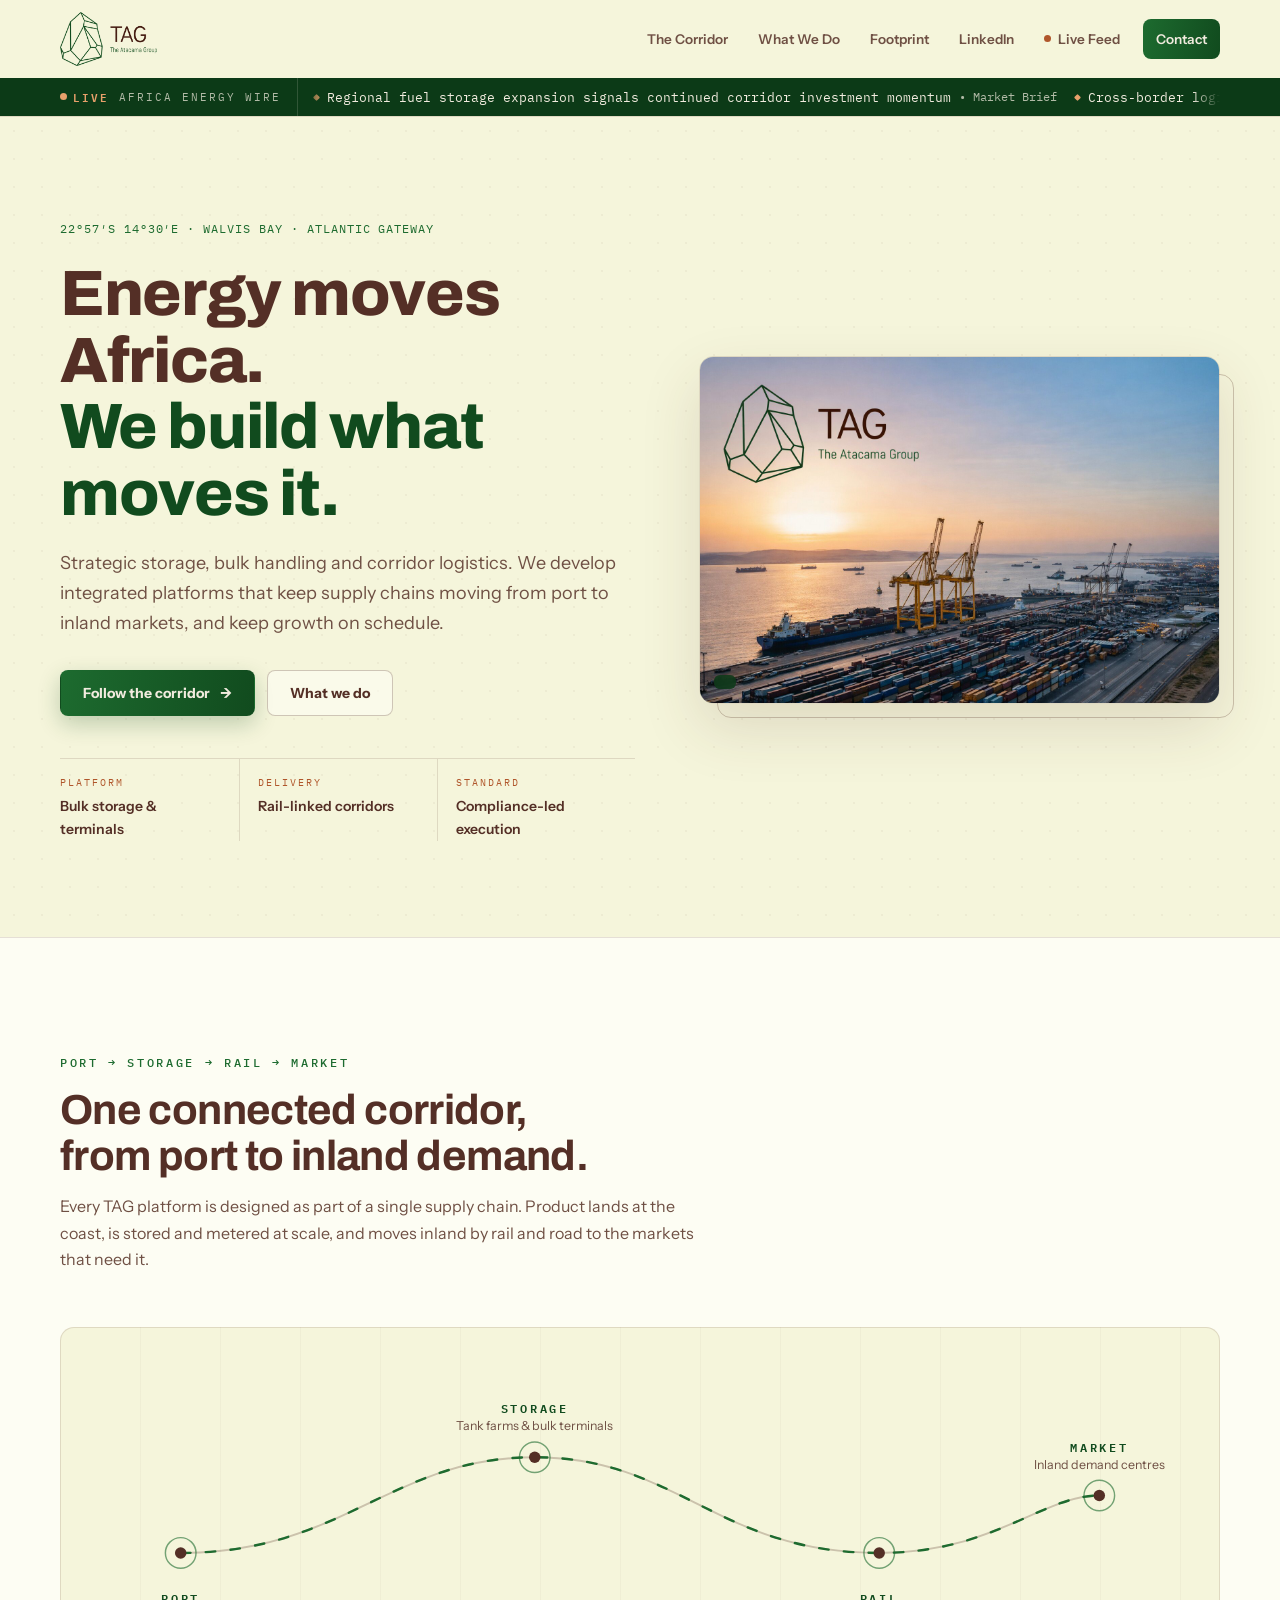
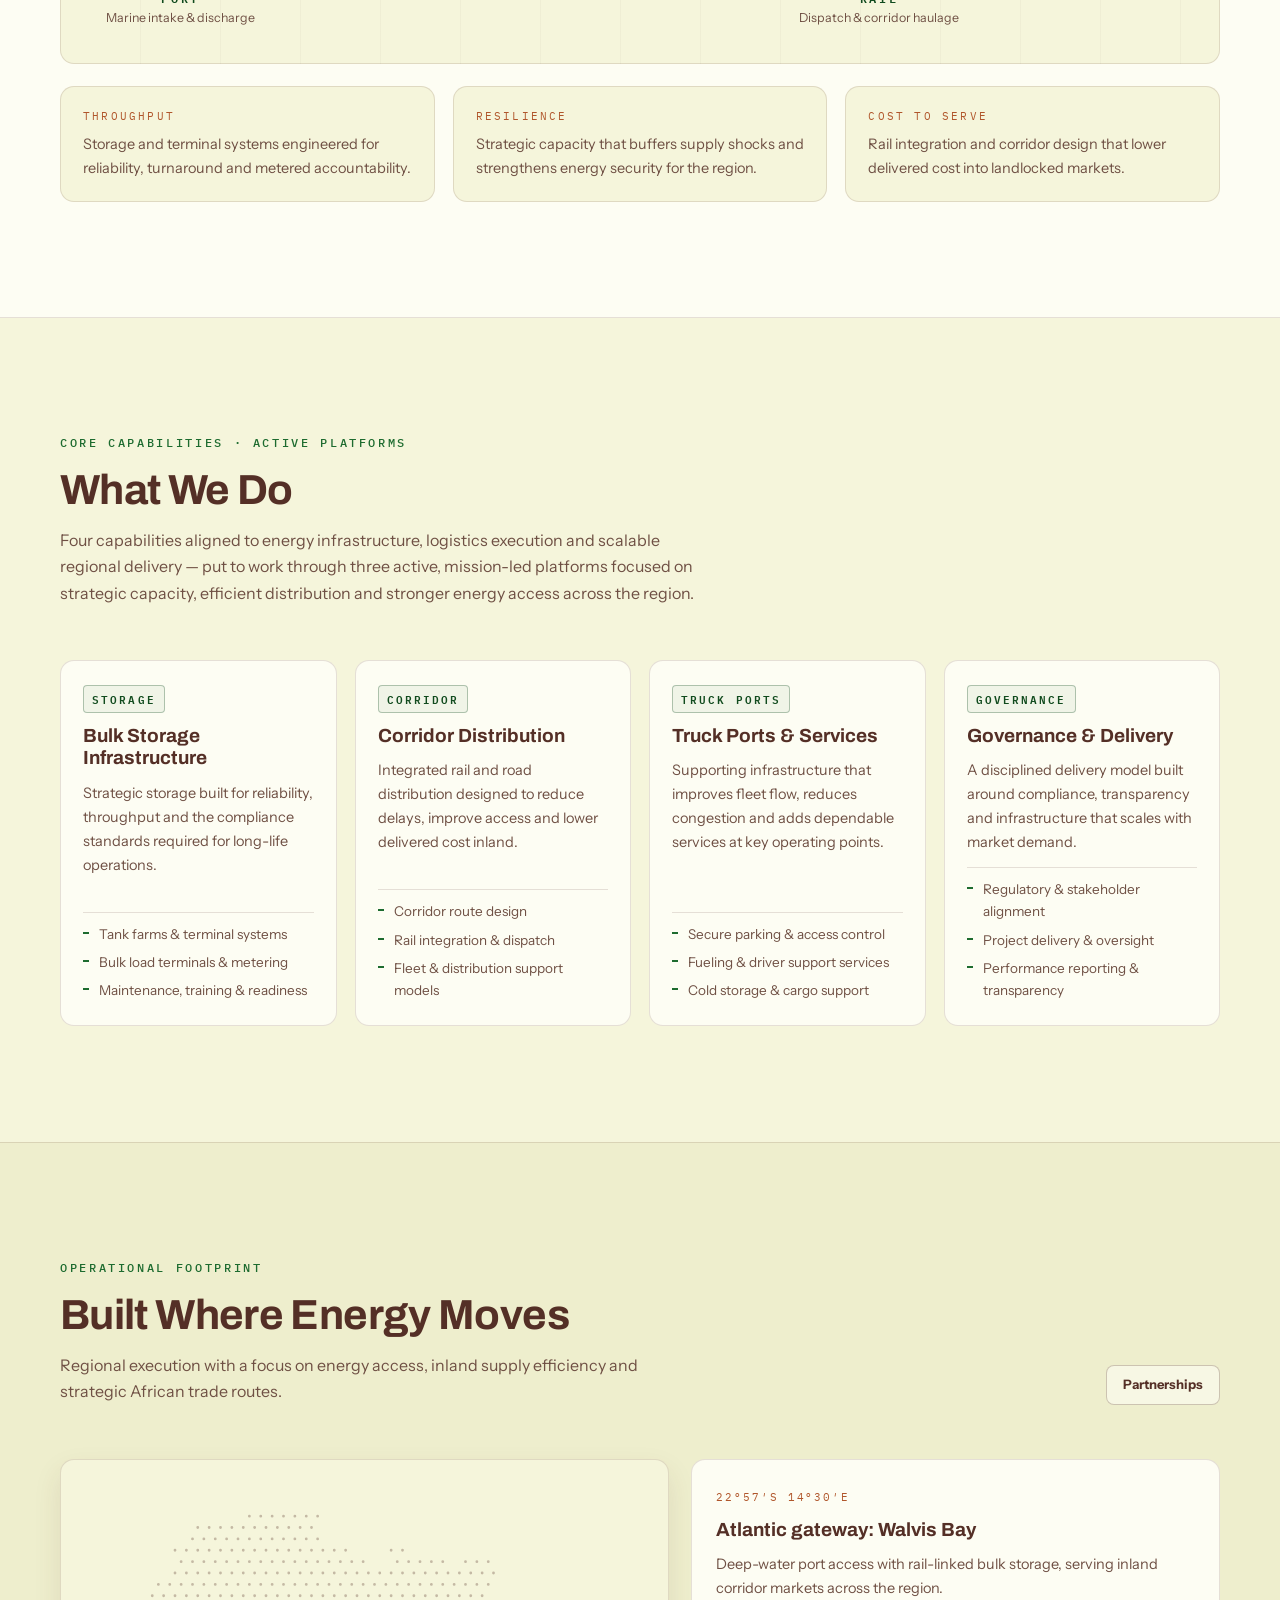
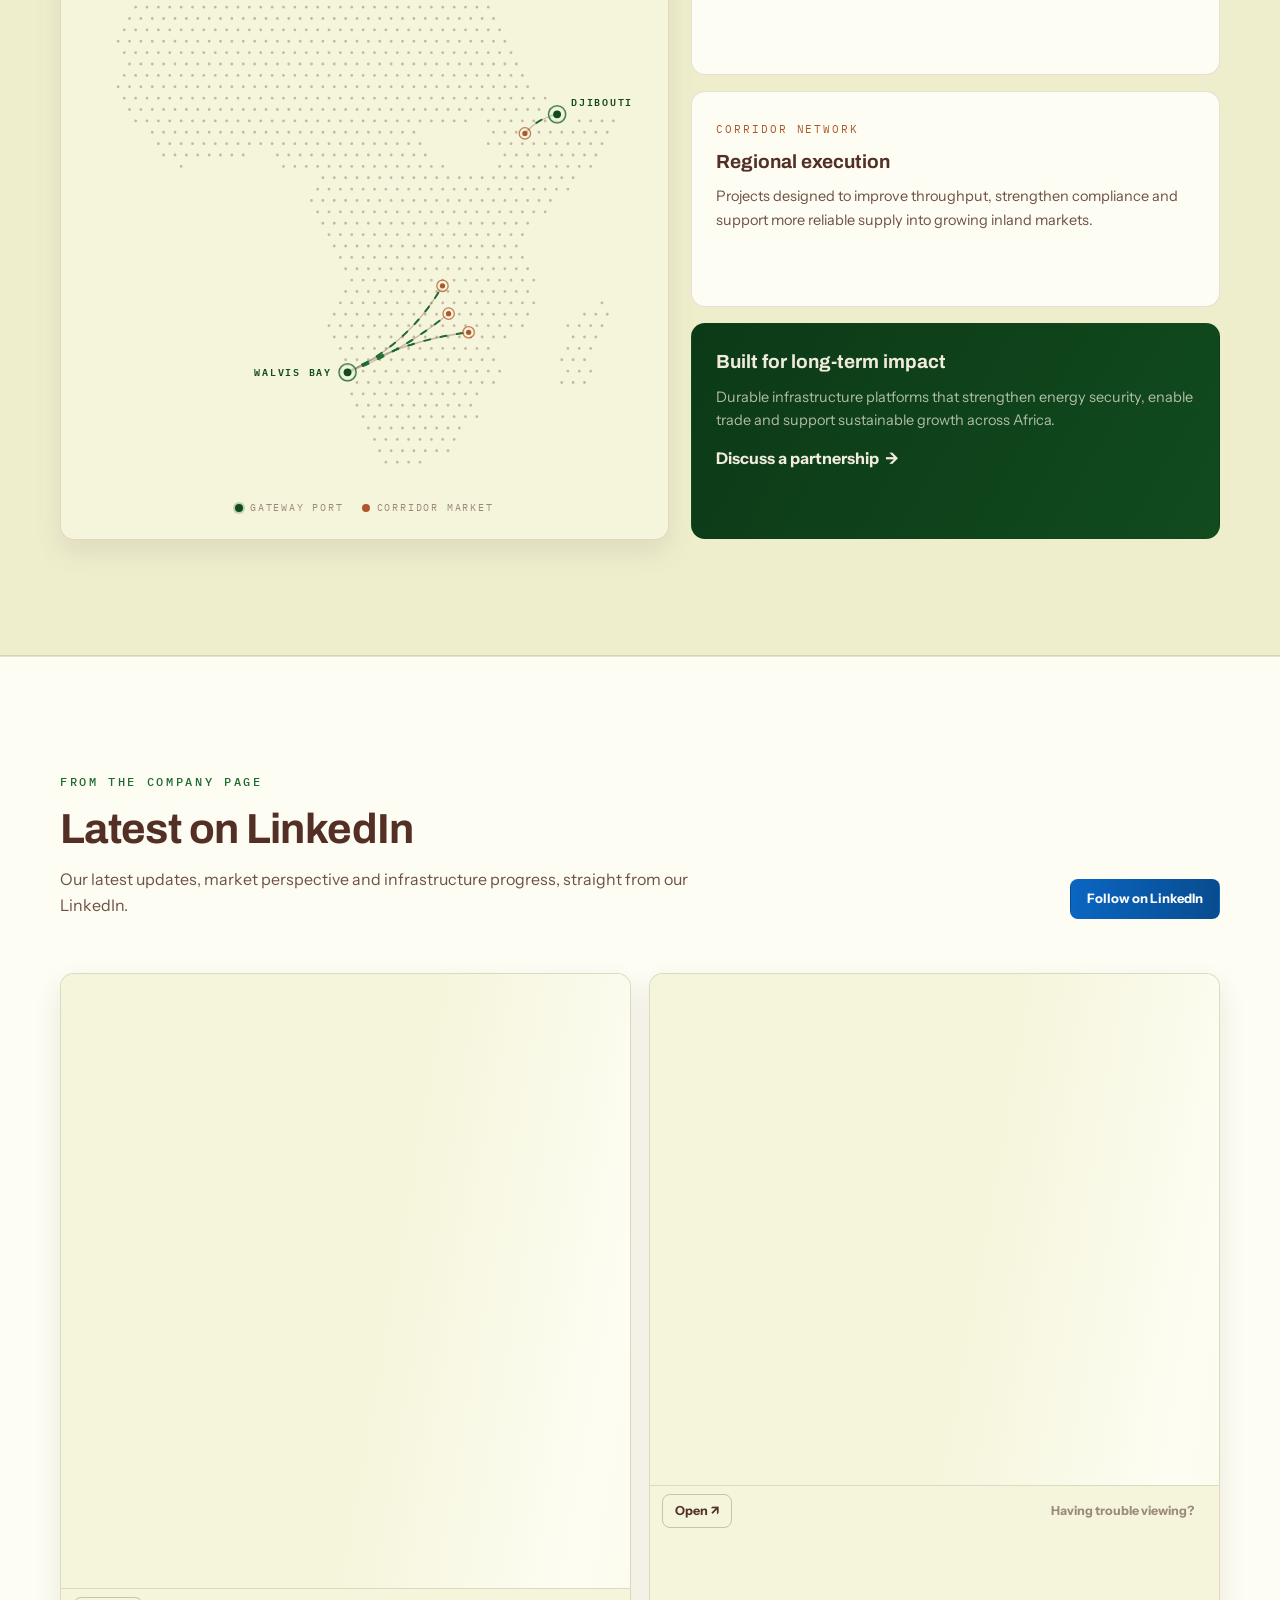
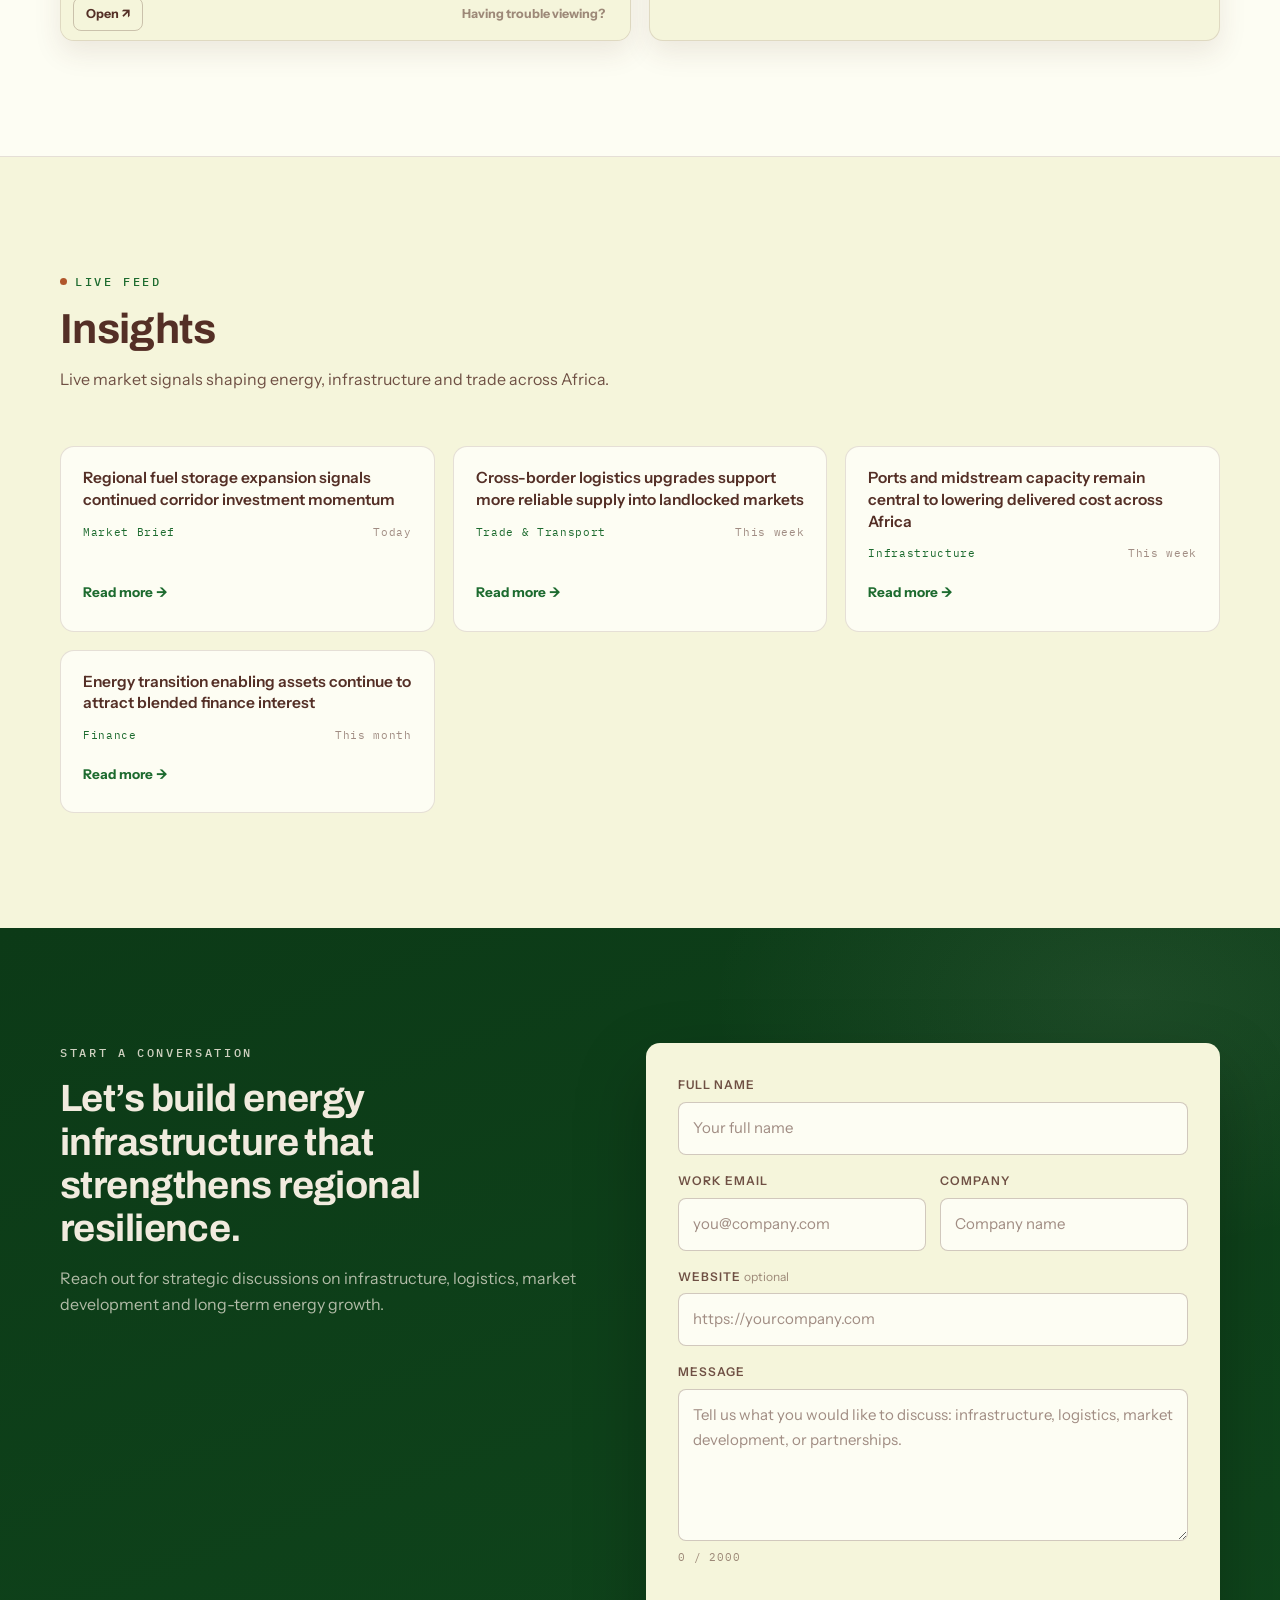
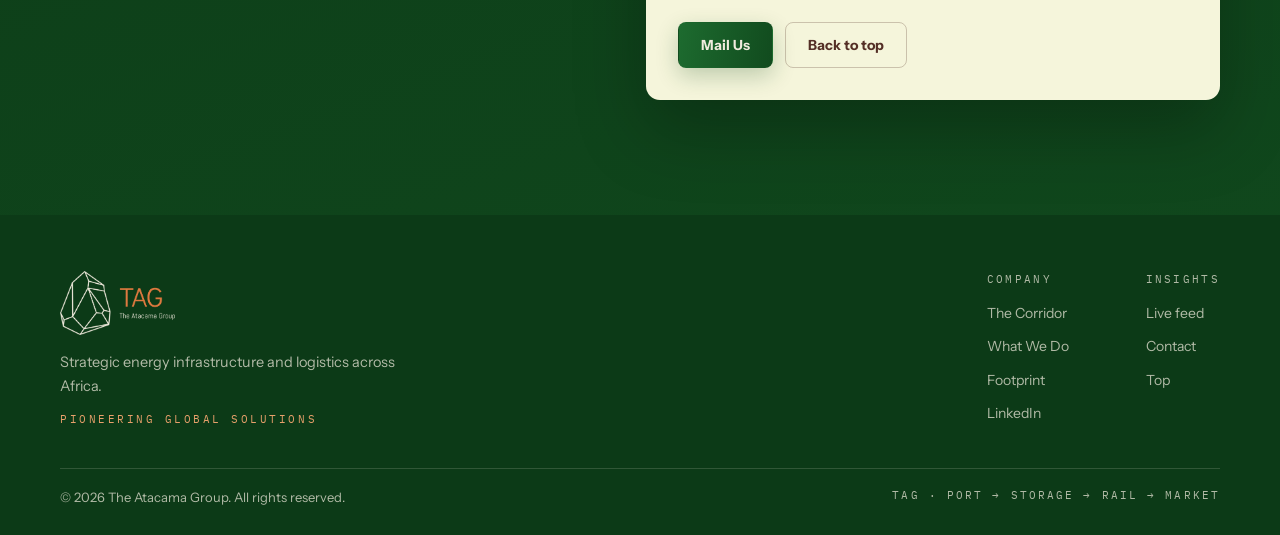
==== commit c49db8da: "Update index.html" ====
--- a/index.html
+++ b/index.html
@@ -183,7 +183,6 @@
             <h2 class="section__title">What We Do</h2>
             <p class="section__sub">Four capabilities aligned to energy infrastructure, logistics execution and scalable regional delivery — put to work through three active, mission-led platforms focused on strategic capacity, efficient distribution and stronger energy access across the region.</p>
           </div>
-          <a class="btn btn--primary btn--small" href="#contact">Request a briefing</a>
         </div>
 
         <div class="grid grid--4">
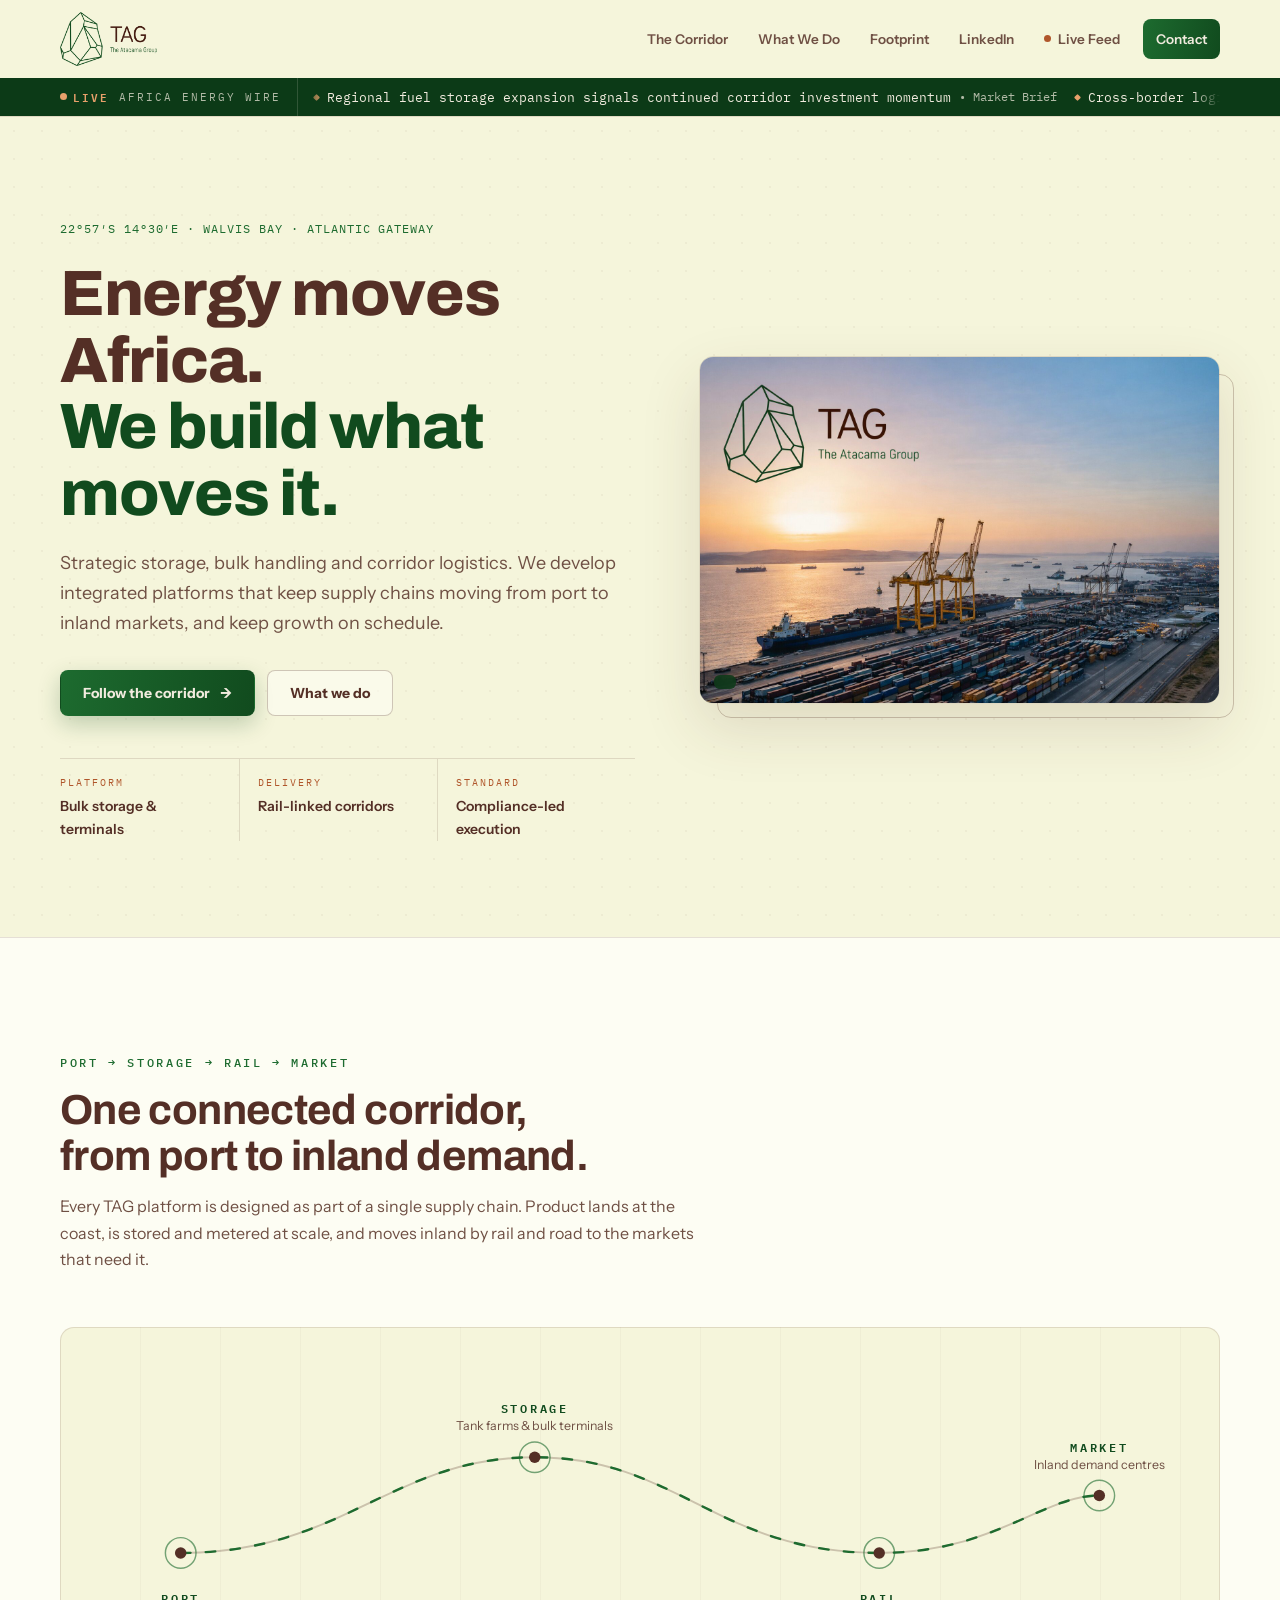
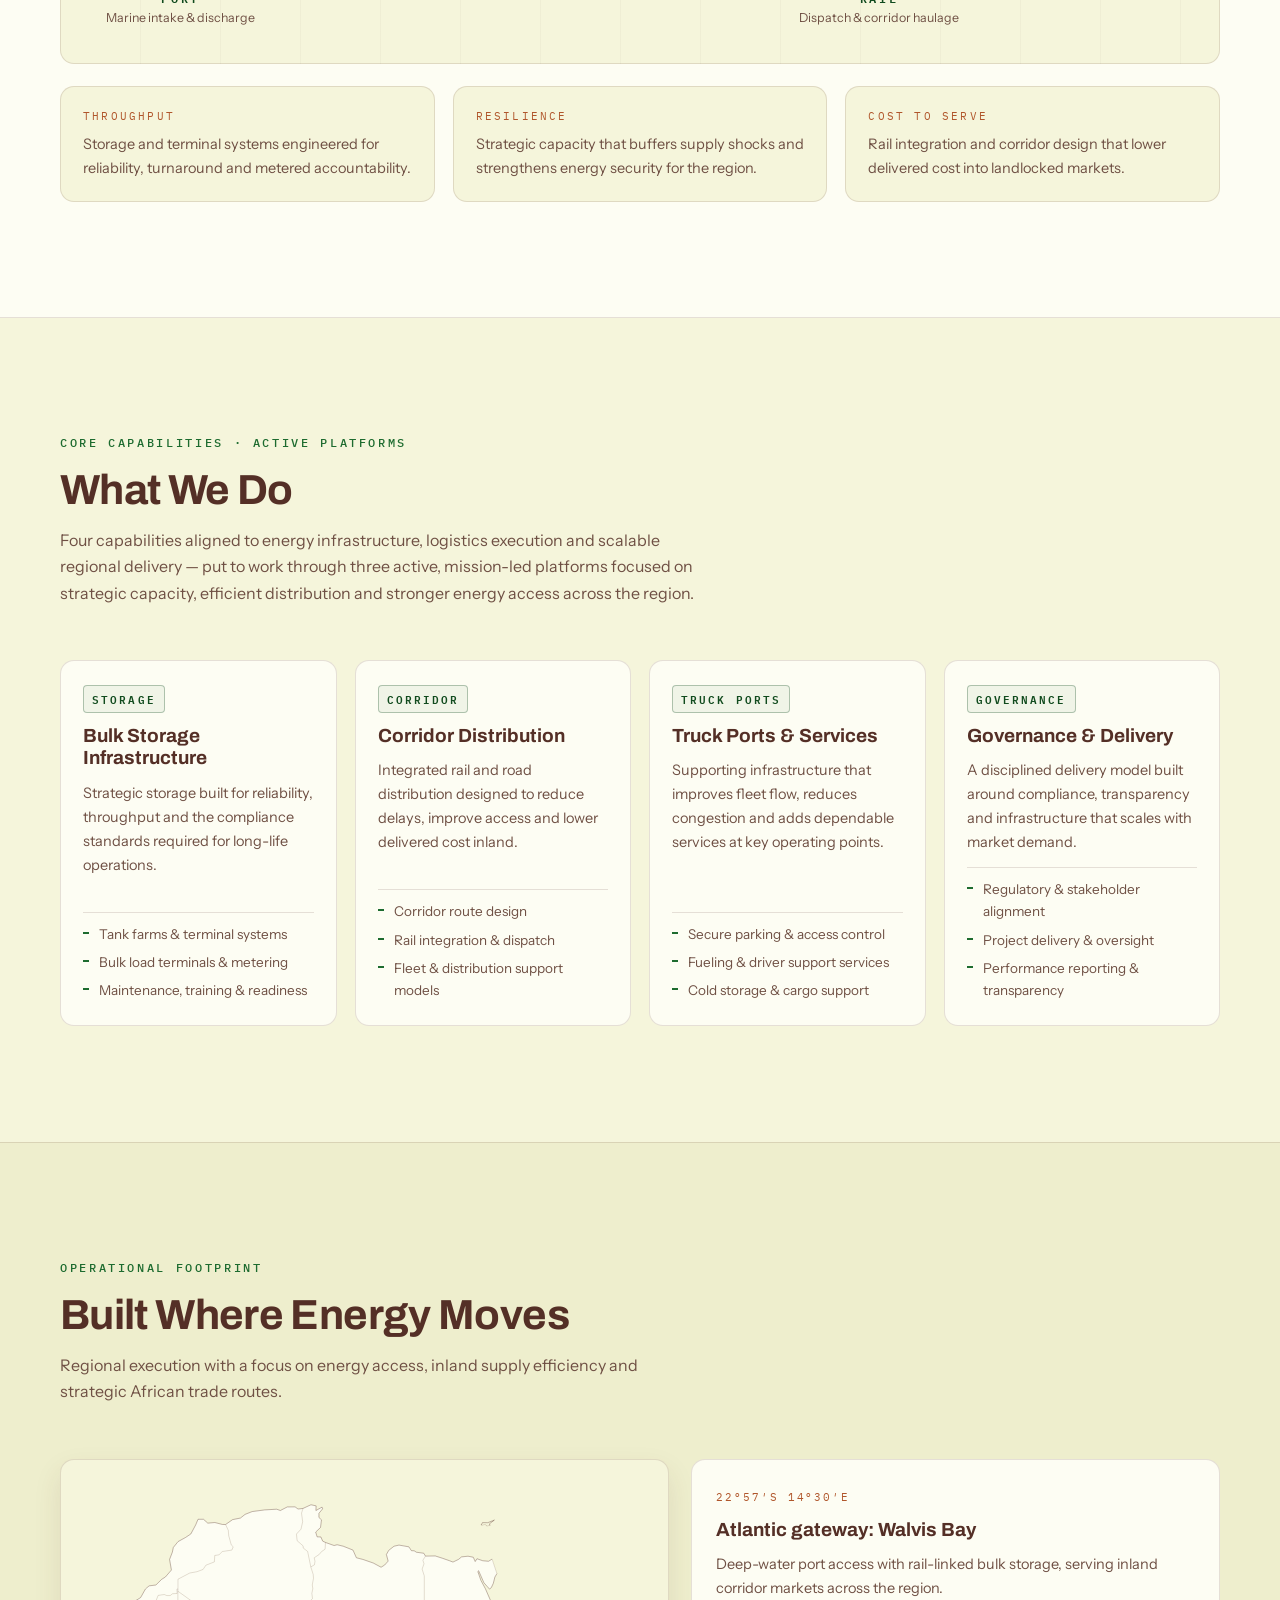
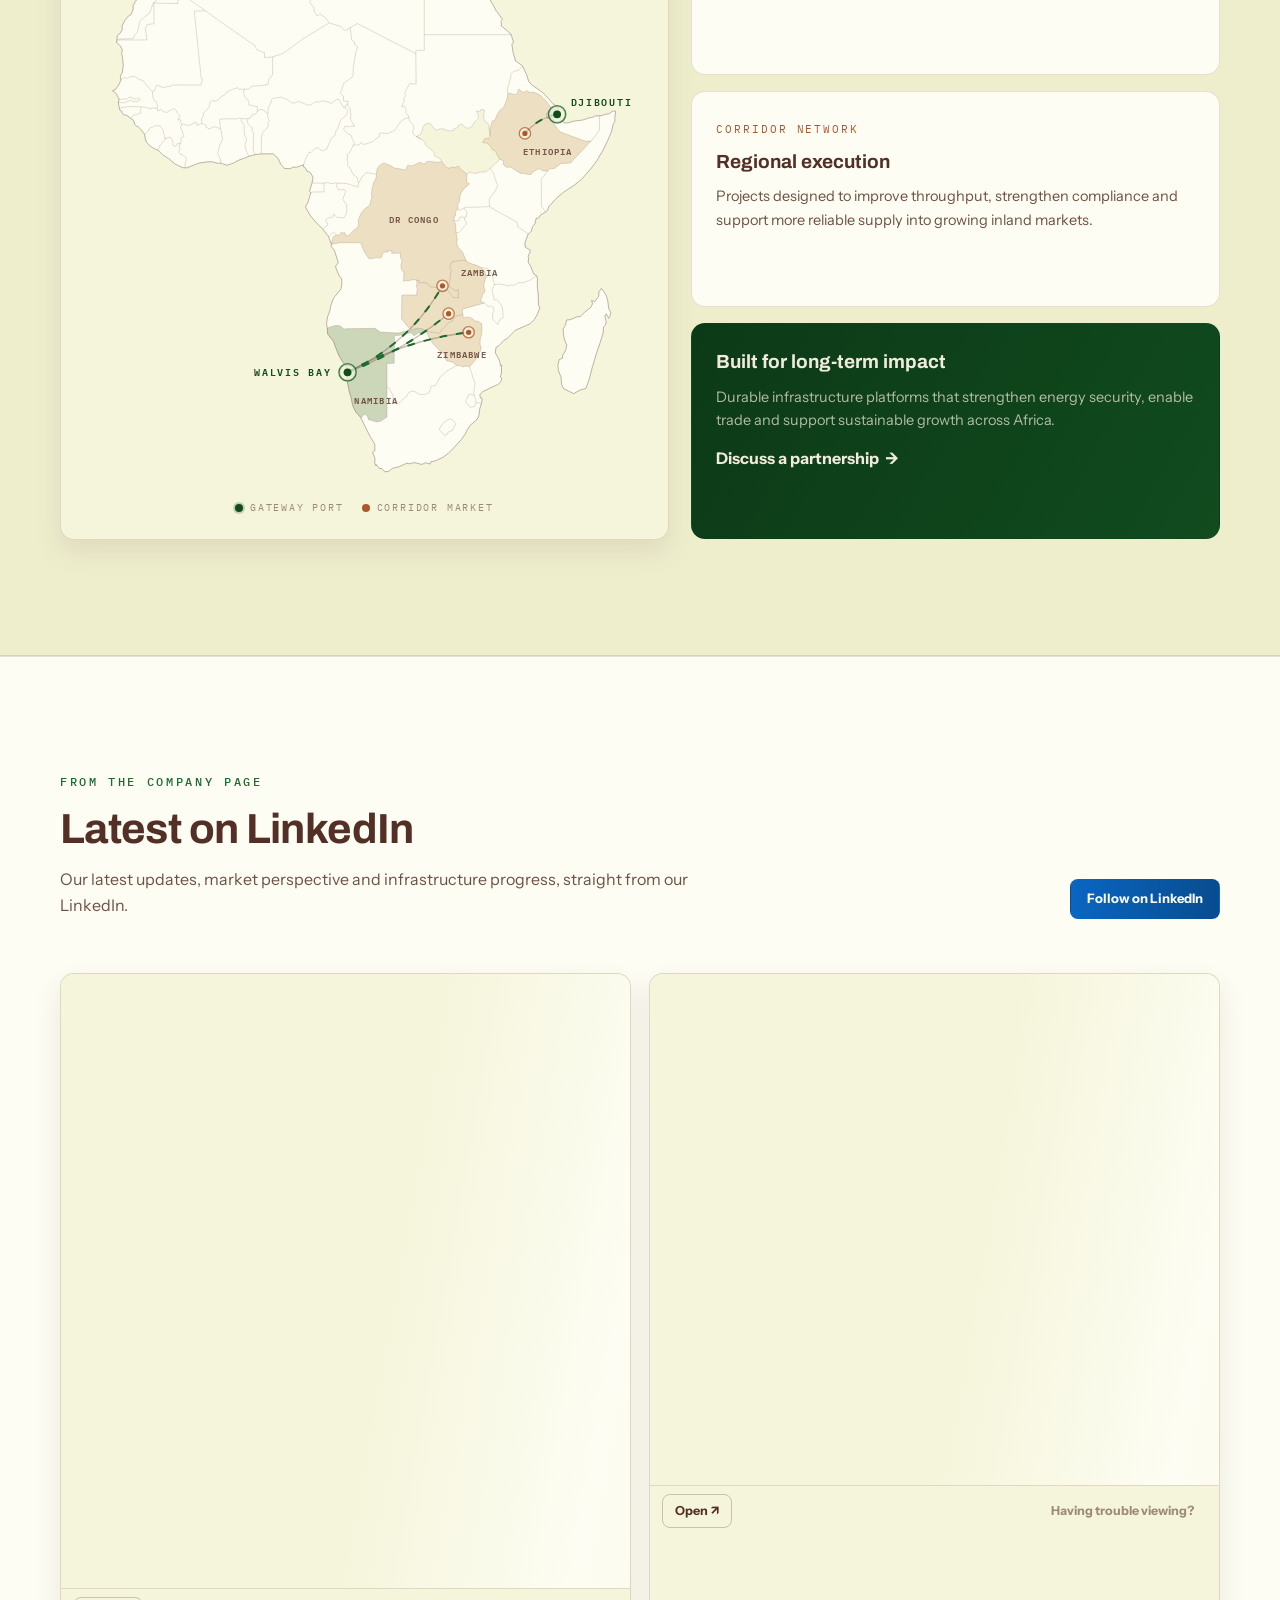
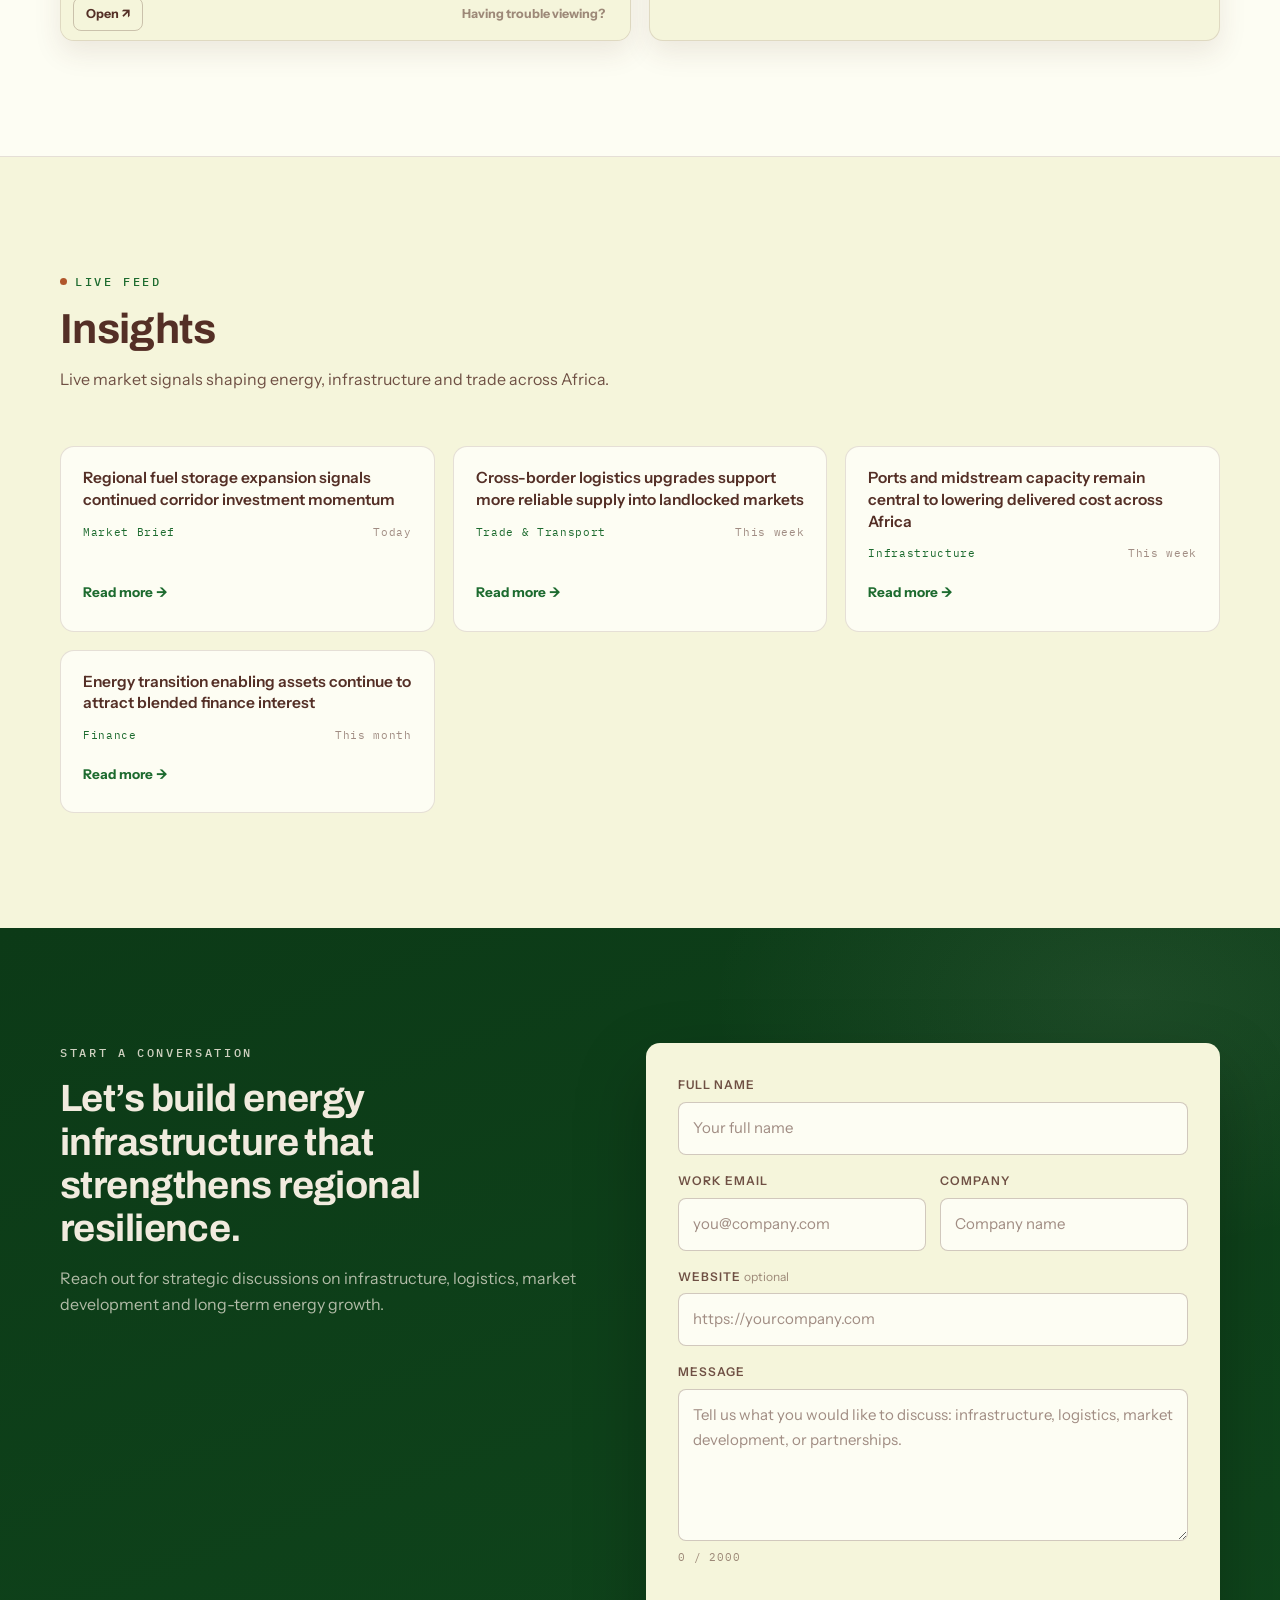
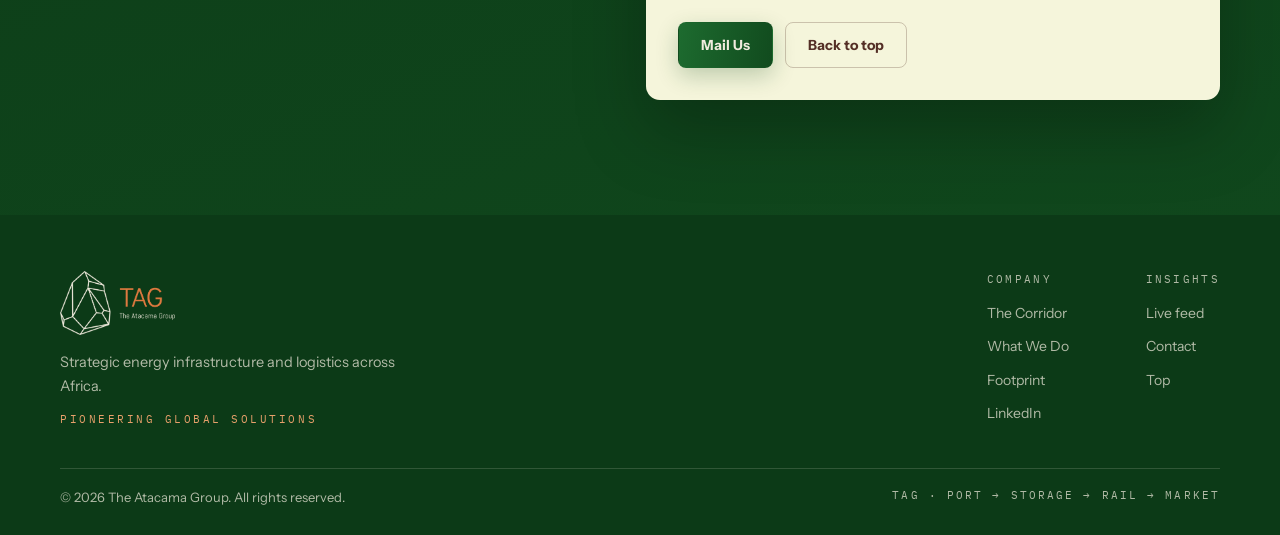
==== commit b17bcde0: "Add files via upload" ====
--- a/index.html
+++ b/index.html
@@ -242,14 +242,64 @@
             <h2 class="section__title">Built Where Energy Moves</h2>
             <p class="section__sub">Regional execution with a focus on energy access, inland supply efficiency and strategic African trade routes.</p>
           </div>
-          <a class="btn btn--ghost btn--small" href="#contact">Partnerships</a>
         </div>
 
         <div class="presence">
           <div class="presence__map fmap reveal" id="footprintMap" aria-label="Interactive operational map">
             <svg class="fmap__svg" viewBox="0 0 640 700" xmlns="http://www.w3.org/2000/svg" preserveAspectRatio="xMidYMid meet" role="img"
-                 aria-label="Map of Africa showing TAG gateways at Walvis Bay and Djibouti with corridors to DR Congo, Zambia, Zimbabwe and Ethiopia">
-              <path class="fmap__dots" d="M189 39h.01M202 39h.01M215 39h.01M228 39h.01M241 39h.01M254 39h.01M267 39h.01M130 52h.01M143 52h.01M156 52h.01M169 52h.01M182 52h.01M195 52h.01M208 52h.01M221 52h.01M234 52h.01M247 52h.01M260 52h.01M124 65h.01M137 65h.01M150 65h.01M163 65h.01M176 65h.01M189 65h.01M202 65h.01M215 65h.01M228 65h.01M241 65h.01M254 65h.01M267 65h.01M104 78h.01M117 78h.01M130 78h.01M143 78h.01M156 78h.01M169 78h.01M182 78h.01M195 78h.01M208 78h.01M221 78h.01M234 78h.01M247 78h.01M260 78h.01M273 78h.01M286 78h.01M299 78h.01M351 78h.01M364 78h.01M111 91h.01M124 91h.01M137 91h.01M150 91h.01M163 91h.01M176 91h.01M189 91h.01M202 91h.01M215 91h.01M228 91h.01M241 91h.01M254 91h.01M267 91h.01M280 91h.01M293 91h.01M306 91h.01M319 91h.01M358 91h.01M371 91h.01M384 91h.01M397 91h.01M410 91h.01M436 91h.01M449 91h.01M462 91h.01M104 104h.01M117 104h.01M130 104h.01M143 104h.01M156 104h.01M169 104h.01M182 104h.01M195 104h.01M208 104h.01M221 104h.01M234 104h.01M247 104h.01M260 104h.01M273 104h.01M286 104h.01M299 104h.01M312 104h.01M325 104h.01M338 104h.01M351 104h.01M364 104h.01M377 104h.01M390 104h.01M403 104h.01M416 104h.01M429 104h.01M442 104h.01M455 104h.01M468 104h.01M85 117h.01M98 117h.01M111 117h.01M124 117h.01M137 117h.01M150 117h.01M163 117h.01M176 117h.01M189 117h.01M202 117h.01M215 117h.01M228 117h.01M241 117h.01M254 117h.01M267 117h.01M280 117h.01M293 117h.01M306 117h.01M319 117h.01M332 117h.01M345 117h.01M358 117h.01M371 117h.01M384 117h.01M397 117h.01M410 117h.01M423 117h.01M436 117h.01M449 117h.01M462 117h.01M78 130h.01M91 130h.01M104 130h.01M117 130h.01M130 130h.01M143 130h.01M156 130h.01M169 130h.01M182 130h.01M195 130h.01M208 130h.01M221 130h.01M234 130h.01M247 130h.01M260 130h.01M273 130h.01M286 130h.01M299 130h.01M312 130h.01M325 130h.01M338 130h.01M351 130h.01M364 130h.01M377 130h.01M390 130h.01M403 130h.01M416 130h.01M429 130h.01M442 130h.01M455 130h.01M59 143h.01M72 143h.01M85 143h.01M98 143h.01M111 143h.01M124 143h.01M137 143h.01M150 143h.01M163 143h.01M176 143h.01M189 143h.01M202 143h.01M215 143h.01M228 143h.01M241 143h.01M254 143h.01M267 143h.01M280 143h.01M293 143h.01M306 143h.01M319 143h.01M332 143h.01M345 143h.01M358 143h.01M371 143h.01M384 143h.01M397 143h.01M410 143h.01M423 143h.01M436 143h.01M449 143h.01M462 143h.01M52 156h.01M65 156h.01M78 156h.01M91 156h.01M104 156h.01M117 156h.01M130 156h.01M143 156h.01M156 156h.01M169 156h.01M182 156h.01M195 156h.01M208 156h.01M221 156h.01M234 156h.01M247 156h.01M260 156h.01M273 156h.01M286 156h.01M299 156h.01M312 156h.01M325 156h.01M338 156h.01M351 156h.01M364 156h.01M377 156h.01M390 156h.01M403 156h.01M416 156h.01M429 156h.01M442 156h.01M455 156h.01M468 156h.01M46 169h.01M59 169h.01M72 169h.01M85 169h.01M98 169h.01M111 169h.01M124 169h.01M137 169h.01M150 169h.01M163 169h.01M176 169h.01M189 169h.01M202 169h.01M215 169h.01M228 169h.01M241 169h.01M254 169h.01M267 169h.01M280 169h.01M293 169h.01M306 169h.01M319 169h.01M332 169h.01M345 169h.01M358 169h.01M371 169h.01M384 169h.01M397 169h.01M410 169h.01M423 169h.01M436 169h.01M449 169h.01M462 169h.01M475 169h.01M39 182h.01M52 182h.01M65 182h.01M78 182h.01M91 182h.01M104 182h.01M117 182h.01M130 182h.01M143 182h.01M156 182h.01M169 182h.01M182 182h.01M195 182h.01M208 182h.01M221 182h.01M234 182h.01M247 182h.01M260 182h.01M273 182h.01M286 182h.01M299 182h.01M312 182h.01M325 182h.01M338 182h.01M351 182h.01M364 182h.01M377 182h.01M390 182h.01M403 182h.01M416 182h.01M429 182h.01M442 182h.01M455 182h.01M468 182h.01M481 182h.01M46 195h.01M59 195h.01M72 195h.01M85 195h.01M98 195h.01M111 195h.01M124 195h.01M137 195h.01M150 195h.01M163 195h.01M176 195h.01M189 195h.01M202 195h.01M215 195h.01M228 195h.01M241 195h.01M254 195h.01M267 195h.01M280 195h.01M293 195h.01M306 195h.01M319 195h.01M332 195h.01M345 195h.01M358 195h.01M371 195h.01M384 195h.01M397 195h.01M410 195h.01M423 195h.01M436 195h.01M449 195h.01M462 195h.01M475 195h.01M488 195h.01M52 208h.01M65 208h.01M78 208h.01M91 208h.01M104 208h.01M117 208h.01M130 208h.01M143 208h.01M156 208h.01M169 208h.01M182 208h.01M195 208h.01M208 208h.01M221 208h.01M234 208h.01M247 208h.01M260 208h.01M273 208h.01M286 208h.01M299 208h.01M312 208h.01M325 208h.01M338 208h.01M351 208h.01M364 208h.01M377 208h.01M390 208h.01M403 208h.01M416 208h.01M429 208h.01M442 208h.01M455 208h.01M468 208h.01M481 208h.01M494 208h.01M46 221h.01M59 221h.01M72 221h.01M85 221h.01M98 221h.01M111 221h.01M124 221h.01M137 221h.01M150 221h.01M163 221h.01M176 221h.01M189 221h.01M202 221h.01M215 221h.01M228 221h.01M241 221h.01M254 221h.01M267 221h.01M280 221h.01M293 221h.01M306 221h.01M319 221h.01M332 221h.01M345 221h.01M358 221h.01M371 221h.01M384 221h.01M397 221h.01M410 221h.01M423 221h.01M436 221h.01M449 221h.01M462 221h.01M475 221h.01M488 221h.01M501 221h.01M39 234h.01M52 234h.01M65 234h.01M78 234h.01M91 234h.01M104 234h.01M117 234h.01M130 234h.01M143 234h.01M156 234h.01M169 234h.01M182 234h.01M195 234h.01M208 234h.01M221 234h.01M234 234h.01M247 234h.01M260 234h.01M273 234h.01M286 234h.01M299 234h.01M312 234h.01M325 234h.01M338 234h.01M351 234h.01M364 234h.01M377 234h.01M390 234h.01M403 234h.01M416 234h.01M429 234h.01M442 234h.01M455 234h.01M468 234h.01M481 234h.01M494 234h.01M507 234h.01M46 247h.01M59 247h.01M72 247h.01M85 247h.01M98 247h.01M111 247h.01M124 247h.01M137 247h.01M150 247h.01M163 247h.01M176 247h.01M189 247h.01M202 247h.01M215 247h.01M228 247h.01M241 247h.01M254 247h.01M267 247h.01M280 247h.01M293 247h.01M306 247h.01M319 247h.01M332 247h.01M345 247h.01M358 247h.01M371 247h.01M384 247h.01M397 247h.01M410 247h.01M423 247h.01M436 247h.01M449 247h.01M462 247h.01M475 247h.01M488 247h.01M501 247h.01M514 247h.01M527 247h.01M52 260h.01M65 260h.01M78 260h.01M91 260h.01M104 260h.01M117 260h.01M130 260h.01M143 260h.01M156 260h.01M169 260h.01M182 260h.01M195 260h.01M208 260h.01M221 260h.01M234 260h.01M247 260h.01M260 260h.01M273 260h.01M286 260h.01M299 260h.01M312 260h.01M325 260h.01M338 260h.01M351 260h.01M364 260h.01M377 260h.01M390 260h.01M403 260h.01M416 260h.01M429 260h.01M442 260h.01M455 260h.01M468 260h.01M481 260h.01M494 260h.01M507 260h.01M520 260h.01M533 260h.01M59 273h.01M72 273h.01M85 273h.01M98 273h.01M111 273h.01M124 273h.01M137 273h.01M150 273h.01M163 273h.01M176 273h.01M189 273h.01M202 273h.01M215 273h.01M228 273h.01M241 273h.01M254 273h.01M267 273h.01M280 273h.01M293 273h.01M306 273h.01M319 273h.01M332 273h.01M345 273h.01M358 273h.01M371 273h.01M384 273h.01M397 273h.01M410 273h.01M423 273h.01M436 273h.01M462 273h.01M475 273h.01M488 273h.01M501 273h.01M514 273h.01M527 273h.01M540 273h.01M566 273h.01M579 273h.01M592 273h.01M605 273h.01M78 286h.01M91 286h.01M104 286h.01M117 286h.01M130 286h.01M143 286h.01M156 286h.01M169 286h.01M182 286h.01M195 286h.01M208 286h.01M221 286h.01M234 286h.01M247 286h.01M260 286h.01M273 286h.01M286 286h.01M299 286h.01M312 286h.01M325 286h.01M338 286h.01M351 286h.01M364 286h.01M377 286h.01M468 286h.01M481 286h.01M494 286h.01M507 286h.01M520 286h.01M533 286h.01M546 286h.01M559 286h.01M572 286h.01M585 286h.01M598 286h.01M85 299h.01M98 299h.01M111 299h.01M124 299h.01M137 299h.01M150 299h.01M163 299h.01M176 299h.01M189 299h.01M202 299h.01M215 299h.01M228 299h.01M241 299h.01M254 299h.01M267 299h.01M280 299h.01M293 299h.01M306 299h.01M319 299h.01M332 299h.01M345 299h.01M358 299h.01M371 299h.01M384 299h.01M462 299h.01M475 299h.01M488 299h.01M501 299h.01M514 299h.01M527 299h.01M540 299h.01M553 299h.01M566 299h.01M579 299h.01M592 299h.01M91 312h.01M104 312h.01M117 312h.01M130 312h.01M143 312h.01M156 312h.01M169 312h.01M182 312h.01M221 312h.01M234 312h.01M247 312h.01M260 312h.01M273 312h.01M286 312h.01M299 312h.01M312 312h.01M325 312h.01M338 312h.01M351 312h.01M364 312h.01M377 312h.01M390 312h.01M481 312h.01M494 312h.01M507 312h.01M520 312h.01M533 312h.01M546 312h.01M559 312h.01M572 312h.01M585 312h.01M111 325h.01M228 325h.01M241 325h.01M254 325h.01M267 325h.01M280 325h.01M293 325h.01M306 325h.01M319 325h.01M332 325h.01M345 325h.01M358 325h.01M371 325h.01M384 325h.01M397 325h.01M410 325h.01M475 325h.01M488 325h.01M501 325h.01M514 325h.01M527 325h.01M540 325h.01M553 325h.01M566 325h.01M579 325h.01M273 338h.01M286 338h.01M299 338h.01M312 338h.01M325 338h.01M338 338h.01M351 338h.01M364 338h.01M377 338h.01M390 338h.01M403 338h.01M416 338h.01M429 338h.01M442 338h.01M455 338h.01M468 338h.01M481 338h.01M494 338h.01M507 338h.01M520 338h.01M533 338h.01M546 338h.01M559 338h.01M267 351h.01M280 351h.01M293 351h.01M306 351h.01M319 351h.01M332 351h.01M345 351h.01M358 351h.01M371 351h.01M384 351h.01M397 351h.01M410 351h.01M423 351h.01M436 351h.01M449 351h.01M462 351h.01M475 351h.01M488 351h.01M501 351h.01M514 351h.01M527 351h.01M540 351h.01M553 351h.01M260 364h.01M273 364h.01M286 364h.01M299 364h.01M312 364h.01M325 364h.01M338 364h.01M351 364h.01M364 364h.01M377 364h.01M390 364h.01M403 364h.01M416 364h.01M429 364h.01M442 364h.01M455 364h.01M468 364h.01M481 364h.01M494 364h.01M507 364h.01M520 364h.01M533 364h.01M267 377h.01M280 377h.01M293 377h.01M306 377h.01M319 377h.01M332 377h.01M345 377h.01M358 377h.01M371 377h.01M384 377h.01M397 377h.01M410 377h.01M423 377h.01M436 377h.01M449 377h.01M462 377h.01M475 377h.01M488 377h.01M501 377h.01M514 377h.01M527 377h.01M273 390h.01M286 390h.01M299 390h.01M312 390h.01M325 390h.01M338 390h.01M351 390h.01M364 390h.01M377 390h.01M390 390h.01M403 390h.01M416 390h.01M429 390h.01M442 390h.01M455 390h.01M468 390h.01M481 390h.01M494 390h.01M507 390h.01M280 403h.01M293 403h.01M306 403h.01M319 403h.01M332 403h.01M345 403h.01M358 403h.01M371 403h.01M384 403h.01M397 403h.01M410 403h.01M423 403h.01M436 403h.01M449 403h.01M462 403h.01M475 403h.01M488 403h.01M501 403h.01M286 416h.01M299 416h.01M312 416h.01M325 416h.01M338 416h.01M351 416h.01M364 416h.01M377 416h.01M390 416h.01M403 416h.01M416 416h.01M429 416h.01M442 416h.01M455 416h.01M468 416h.01M481 416h.01M494 416h.01M293 429h.01M306 429h.01M319 429h.01M332 429h.01M345 429h.01M358 429h.01M371 429h.01M384 429h.01M397 429h.01M410 429h.01M423 429h.01M436 429h.01M449 429h.01M462 429h.01M475 429h.01M488 429h.01M501 429h.01M299 442h.01M312 442h.01M325 442h.01M338 442h.01M351 442h.01M364 442h.01M377 442h.01M390 442h.01M403 442h.01M416 442h.01M429 442h.01M442 442h.01M455 442h.01M468 442h.01M481 442h.01M494 442h.01M507 442h.01M306 455h.01M319 455h.01M332 455h.01M345 455h.01M358 455h.01M371 455h.01M384 455h.01M397 455h.01M410 455h.01M423 455h.01M436 455h.01M449 455h.01M462 455h.01M475 455h.01M488 455h.01M501 455h.01M514 455h.01M299 468h.01M312 468h.01M325 468h.01M338 468h.01M351 468h.01M364 468h.01M377 468h.01M390 468h.01M403 468h.01M416 468h.01M429 468h.01M442 468h.01M455 468h.01M468 468h.01M481 468h.01M494 468h.01M507 468h.01M293 481h.01M306 481h.01M319 481h.01M332 481h.01M345 481h.01M358 481h.01M371 481h.01M384 481h.01M397 481h.01M410 481h.01M423 481h.01M436 481h.01M449 481h.01M462 481h.01M475 481h.01M488 481h.01M501 481h.01M514 481h.01M592 481h.01M286 494h.01M299 494h.01M312 494h.01M325 494h.01M338 494h.01M351 494h.01M364 494h.01M377 494h.01M390 494h.01M403 494h.01M416 494h.01M429 494h.01M442 494h.01M455 494h.01M468 494h.01M481 494h.01M494 494h.01M507 494h.01M572 494h.01M585 494h.01M598 494h.01M280 507h.01M293 507h.01M306 507h.01M319 507h.01M332 507h.01M345 507h.01M358 507h.01M371 507h.01M384 507h.01M397 507h.01M410 507h.01M423 507h.01M436 507h.01M449 507h.01M462 507h.01M475 507h.01M488 507h.01M501 507h.01M553 507h.01M566 507h.01M579 507h.01M592 507h.01M286 520h.01M299 520h.01M312 520h.01M325 520h.01M338 520h.01M351 520h.01M364 520h.01M377 520h.01M390 520h.01M403 520h.01M416 520h.01M429 520h.01M442 520h.01M455 520h.01M468 520h.01M481 520h.01M559 520h.01M572 520h.01M585 520h.01M293 533h.01M306 533h.01M319 533h.01M332 533h.01M345 533h.01M358 533h.01M371 533h.01M384 533h.01M397 533h.01M410 533h.01M423 533h.01M436 533h.01M449 533h.01M462 533h.01M553 533h.01M566 533h.01M579 533h.01M299 546h.01M312 546h.01M325 546h.01M338 546h.01M351 546h.01M364 546h.01M377 546h.01M390 546h.01M403 546h.01M416 546h.01M429 546h.01M442 546h.01M455 546h.01M468 546h.01M546 546h.01M559 546h.01M572 546h.01M306 559h.01M319 559h.01M332 559h.01M345 559h.01M358 559h.01M371 559h.01M384 559h.01M397 559h.01M410 559h.01M423 559h.01M436 559h.01M449 559h.01M462 559h.01M475 559h.01M553 559h.01M566 559h.01M579 559h.01M312 572h.01M325 572h.01M338 572h.01M351 572h.01M364 572h.01M377 572h.01M390 572h.01M403 572h.01M416 572h.01M429 572h.01M442 572h.01M455 572h.01M468 572h.01M546 572h.01M559 572h.01M572 572h.01M306 585h.01M319 585h.01M332 585h.01M345 585h.01M358 585h.01M371 585h.01M384 585h.01M397 585h.01M410 585h.01M423 585h.01M436 585h.01M449 585h.01M312 598h.01M325 598h.01M338 598h.01M351 598h.01M364 598h.01M377 598h.01M390 598h.01M403 598h.01M416 598h.01M429 598h.01M442 598h.01M319 611h.01M332 611h.01M345 611h.01M358 611h.01M371 611h.01M384 611h.01M397 611h.01M410 611h.01M423 611h.01M436 611h.01M449 611h.01M325 624h.01M338 624h.01M351 624h.01M364 624h.01M377 624h.01M390 624h.01M403 624h.01M416 624h.01M429 624h.01M332 637h.01M345 637h.01M358 637h.01M371 637h.01M384 637h.01M397 637h.01M410 637h.01M423 637h.01M338 650h.01M351 650h.01M364 650h.01M377 650h.01M390 650h.01M403 650h.01M416 650h.01M345 663h.01M358 663h.01M371 663h.01M384 663h.01" />
+                 aria-label="Map of Africa with TAG operational countries highlighted: gateways in Namibia and Djibouti, corridor markets in DR Congo, Zambia, Zimbabwe and Ethiopia">
+              <path class="fmap__country" d="M463.4,371.0L464.8,372.0L495.1,389.0L495.7,393.9L507.7,402.2L503.8,412.6L504.3,417.4L509.7,420.4L509.9,422.6L507.6,427.7L508.1,430.3L507.6,434.3L510.5,439.6L514.0,448.0L517.0,449.8L510.3,454.8L501.2,458.1L496.2,457.9L493.2,460.5L487.4,460.7L485.2,461.8L475.2,459.4L468.9,460.1L466.5,448.5L463.7,444.5L462.0,442.2L453.8,440.6L449.1,438.1L443.8,436.6L440.4,435.2L436.9,433.1L432.4,422.4L427.6,417.7L425.9,412.9L426.7,408.5L425.2,400.8L428.7,400.4L431.7,397.3L435.0,393.0L437.0,391.2L437.0,388.5L435.1,386.6L434.7,383.3L437.1,382.2L437.6,377.3L434.2,372.6L437.2,371.6L446.3,371.7Z"><title>Tanzania</title></path>
+              <path class="fmap__country" d="M107.4,122.3L107.5,122.9L107.3,124.8L107.3,138.9L79.8,138.4L80.1,162.0L72.3,162.8L70.2,167.5L71.8,180.5L39.1,180.5L37.2,183.4L37.6,179.7L37.8,179.7L56.6,178.9L57.6,175.7L61.0,171.7L63.8,159.1L75.4,149.2L79.3,137.6L81.9,136.9L84.7,129.6L91.7,128.6L94.7,129.8L98.5,129.8L101.2,127.7L106.4,127.4L106.2,122.3Z"><title>W. Sahara</title></path>
+              <path class="fmap__country" d="M527.6,377.2L522.7,370.3L522.6,339.8L529.9,330.3L532.2,327.7L537.5,327.5L545.0,321.6L555.9,321.2L579.5,296.0L585.3,288.9L589.1,283.7L589.1,279.3L589.1,270.7L589.1,267.2L589.2,267.1L591.9,266.9L595.7,265.6L600.1,264.8L604.1,261.8L607.3,261.8L607.4,264.2L606.7,269.1L606.7,273.6L604.9,276.7L602.6,285.9L598.6,295.3L593.4,306.1L586.2,318.4L579.1,327.8L569.2,339.2L560.9,346.0L548.4,354.3L540.6,360.7L531.4,370.8L529.5,375.2Z"><title>Somalia</title></path>
+              <path class="fmap__country" d="M507.7,402.2L495.7,393.9L495.1,389.0L464.8,372.0L463.4,371.0L463.3,362.2L465.7,358.8L469.8,353.3L472.9,347.2L469.2,337.6L468.2,333.4L464.2,327.5L469.4,322.5L475.0,317.0L479.4,318.4L479.4,323.1L482.3,325.9L488.1,325.9L498.7,333.0L501.3,333.1L503.2,332.8L505.1,333.8L510.7,334.5L513.1,331.0L520.8,327.5L524.2,330.3L529.9,330.3L522.6,339.8L522.7,370.3L527.6,377.2L521.8,380.5L519.7,384.0L516.6,384.6L515.4,390.5L512.7,393.9L511.1,399.5Z"><title>Kenya</title></path>
+              <path class="fmap__country" d="M385.3,294.0L379.0,290.4L376.1,287.9L375.5,285.3L376.9,281.8L376.8,278.3L372.0,273.0L371.1,269.3L371.2,267.3L368.1,264.8L368.0,259.8L366.3,256.5L363.3,257.0L364.2,253.8L366.3,250.3L365.4,246.7L368.1,244.1L366.4,242.0L368.6,236.7L372.4,230.3L379.6,230.9L379.2,196.1L379.3,192.4L388.9,192.3L388.9,174.5L422.6,174.5L455.0,174.5L488.2,174.5L490.9,183.3L489.0,184.9L490.2,194.1L493.3,204.7L496.5,206.8L501.1,210.1L496.8,215.1L490.7,216.5L488.0,219.2L487.2,225.0L483.6,237.8L484.5,241.2L483.2,248.6L479.8,257.1L474.7,261.3L471.2,267.8L470.3,271.3L466.3,273.7L463.9,282.6L464.0,290.2L463.9,283.6L462.7,283.4L462.9,279.2L461.9,276.3L457.6,272.9L456.6,266.8L457.6,260.5L453.7,259.9L453.1,261.8L448.1,262.2L450.1,264.7L450.8,269.9L446.2,274.5L442.1,280.7L437.7,281.5L430.7,276.6L427.6,278.3L426.7,280.8L422.4,282.4L422.1,284.2L413.8,284.2L412.6,282.4L406.6,282.1L403.6,283.6L401.3,282.8L397.0,277.9L395.5,275.6L389.5,276.7L387.2,280.7L385.1,288.2L382.2,289.8L379.6,290.8Z"><title>Sudan</title></path>
+              <path class="fmap__country" d="M379.2,196.1L379.6,230.9L372.4,230.3L368.6,236.7L366.4,242.0L368.1,244.1L365.4,246.7L366.3,250.3L364.2,253.8L363.3,257.0L366.3,256.5L368.0,259.8L368.1,264.8L371.2,267.3L371.1,269.3L365.8,270.8L361.6,274.2L355.5,283.5L347.6,287.4L339.6,286.9L337.2,287.7L338.0,290.7L333.7,293.6L330.1,296.9L319.6,300.1L317.5,298.2L316.1,298.1L314.6,300.2L307.7,300.9L309.0,298.6L306.3,292.8L305.2,289.3L301.5,287.8L296.6,282.9L298.4,278.9L302.2,279.7L304.6,279.1L309.2,279.2L304.7,271.5L305.0,265.8L304.5,260.1L301.1,254.7L302.0,250.6L296.6,250.4L296.6,244.9L293.1,241.7L296.7,230.3L307.4,222.1L307.9,210.7L311.1,192.7L312.9,188.9L309.4,185.8L309.3,183.0L306.1,180.7L304.1,166.6L312.5,161.7L345.9,179.0Z"><title>Chad</title></path>
+              <path class="fmap__country" d="M316.6,612.6L320.6,607.9L323.9,610.5L325.3,614.6L329.0,615.3L334.3,617.1L338.8,616.4L346.3,611.5L346.3,577.0L348.5,578.3L353.5,587.1L352.7,592.8L354.6,596.1L360.6,595.1L364.7,591.0L368.7,588.2L370.8,583.7L374.8,581.6L378.4,582.7L382.4,585.3L389.2,585.8L394.5,583.6L395.4,580.7L396.8,576.3L401.4,575.6L403.9,572.1L406.7,566.0L414.2,559.2L426,552.6L429.4,552.7L433.4,554.2L436.3,553.1L440.7,554.0L444.7,566.8L446.9,573.3L445.4,583.6L446.1,586.9L441.9,585.2L439.5,585.9L438.7,588.6L436.4,592.1L436.5,595.3L441.5,600.4L446.4,599.4L448.1,595.2L454.4,595.3L452.3,602.1L451.3,610.0L449.2,614.3L443.5,619.1L441.8,620.5L438.3,625.4L436.0,630.3L431.2,637.3L421.8,647.5L415.9,653.4L409.5,657.9L400.8,661.8L396.6,662.4L395.5,665.2L390.4,663.7L386.2,665.6L377.2,663.6L372.1,664.9L368.7,664.3L360.0,668.3L352.9,669.9L347.7,673.8L343.9,674L340.4,670.4L337.6,670.2L334.0,665.7L333.6,667.1L332.4,664.4L332.5,658.5L329.8,651.8L332.5,650.0L332.3,642.4L326.8,633.3L322.6,625.1L322.6,625.1ZM422.2,616.2L418.6,613.3L414.7,615.2L410.1,619.0L405.7,625.1L411.9,632.5L414.9,631.5L416.5,628.4L421.1,626.9L422.5,623.8L425.1,619.1Z"><title>South Africa</title></path>
+              <path class="fmap__country" d="M422.2,616.2L425.1,619.1L422.5,623.8L421.1,626.9L416.5,628.4L414.9,631.5L411.9,632.5L405.7,625.1L410.1,619.0L414.7,615.2L418.6,613.3Z"><title>Lesotho</title></path>
+              <path class="fmap__country" d="M426,552.6L414.2,559.2L406.7,566.0L403.9,572.1L401.4,575.6L396.8,576.3L395.4,580.7L394.5,583.6L389.2,585.8L382.4,585.3L378.4,582.7L374.8,581.6L370.8,583.7L368.7,588.2L364.7,591.0L360.6,595.1L354.6,596.1L352.7,592.8L353.5,587.1L348.5,578.3L346.3,577.0L346.3,550.4L354.5,550.1L354.8,518.4L361.0,518.1L373.9,515.0L377.1,518.6L382.4,515.2L384.9,515.1L389.6,513.2L391.1,513.8L394.4,520.9L396.1,522.4L398.7,527.5L408.1,537.3L411.7,538.3L411.7,541.4L414.2,547.1L420.7,548.5Z"><title>Botswana</title></path>
+              <path class="fmap__country" d="M40.2,248.3L36.7,241.6L32.6,238.6L36.2,236.9L40.3,230.8L42.2,226.4L45.1,223.6L49.3,224.3L53.4,222.4L58.0,222.3L62.0,224.9L67.6,227.2L72.6,233.6L78.2,239.5L78.5,244.9L80.2,249.8L83.3,252.2L84.0,255.6L83.6,258.2L82.4,258.7L77.9,258.0L77.3,259.0L75.4,259.2L69.4,257.1L65.4,257.0L49.9,256.6L47.7,257.6L44.9,257.3L40.5,258.7L39.1,252.2L46.7,252.3L48.7,251.1L50.2,251.1L53.3,249.1L56.9,250.9L60.5,251.1L64.2,249.1L62.5,246.6L59.7,248.1L57.1,248.0L53.8,245.9L51.2,246.1L49.3,248.1Z"><title>Senegal</title></path>
+              <path class="fmap__country" d="M83.6,258.2L84.0,255.6L83.3,252.2L80.2,249.8L78.5,244.9L78.2,239.5L81.0,238.0L82.4,232.9L85.0,232.7L90.9,235.1L95.6,233.4L98.8,233.9L100.1,232.0L133.6,231.9L135.5,225.8L134.0,224.7L130.0,186.7L126.0,147.5L138.7,147.3L167.0,167.3L195.2,186.9L197.1,191.1L202.4,193.7L206.2,195.1L206.3,200.7L215.6,199.9L215.6,220.1L211.1,225.9L210.3,231.3L202.9,232.7L191.5,233.4L188.4,236.5L183.1,236.8L177.7,236.9L175.6,235.2L171.0,236.4L163.2,240.0L161.6,242.7L155.1,246.6L153.9,248.8L150.5,250.6L146.4,249.4L144.1,251.5L142.9,257.4L136.3,264.5L136.5,267.4L134.2,271.0L134.7,275.9L131.3,277.2L129.3,278.2L128.0,274.6L125.6,275.6L124.2,275.4L122.6,277.9L116.2,277.8L113.9,276.5L112.8,277.3L110.2,274.9L110.7,272.3L109.6,271.3L107.8,272.2L108.2,269.4L109.9,267.2L106.5,263.6L105.5,261.3L103.6,259.4L101.9,259.2L99.9,260.4L97.2,261.5L94.9,263.4L91.3,262.7L89.0,260.5L87.6,260.2L85.4,261.3L84.1,261.4Z"><title>Mali</title></path>
+              <path class="fmap__country" d="M37.2,183.4L39.1,180.5L71.8,180.5L70.2,167.5L72.3,162.8L80.1,162.0L79.8,138.4L107.3,138.9L107.3,124.8L138.7,147.3L126.0,147.5L130.0,186.7L134.0,224.7L135.5,225.8L133.6,231.9L100.1,232.0L98.8,233.9L95.6,233.4L90.9,235.1L85.0,232.7L82.4,232.9L81.0,238.0L78.2,239.5L72.6,233.6L67.6,227.2L62.0,224.9L58.0,222.3L53.4,222.4L49.3,224.3L45.1,223.6L42.2,226.4L41.5,221.7L43.9,217.4L44.9,209.1L44.0,200.4L43.0,196.0L43.8,191.5L41.6,187.3Z"><title>Mauritania</title></path>
+              <path class="fmap__country" d="M202.4,310.7L195.5,311.6L193.4,305.8L193.8,286.4L192.1,284.7L191.8,280.5L188.9,277.6L186.4,275.1L187.4,270.6L190.3,269.6L192.0,265.9L196.1,265.1L197.9,262.5L200.7,260.0L203.7,260.0L210.1,264.9L209.8,267.8L211.7,272.8L210.0,276.2L210.9,278.5L206.8,283.8L204.2,286.4L202.7,291.7L202.9,297.1Z"><title>Benin</title></path>
+              <path class="fmap__country" d="M304.1,166.6L306.1,180.7L309.3,183.0L309.4,185.8L312.9,188.9L311.1,192.7L307.9,210.7L307.4,222.1L296.7,230.3L293.1,241.7L296.6,244.9L296.6,250.4L302.0,250.6L301.1,254.7L298.8,255.2L298.5,257.9L296.9,258.1L291.3,248.7L289.3,248.3L282.8,253.1L276.3,250.6L271.8,250.1L269.4,251.3L264.5,251.1L259.5,254.7L255.3,254.9L245.2,250.5L241.2,252.6L236.9,252.5L233.8,249.2L225.4,246.0L216.4,247.0L214.3,248.9L213.1,253.8L210.7,257.3L210.1,264.9L203.7,260.0L200.7,260.0L197.9,262.5L198.1,256.7L188.5,254.7L188.2,250.6L183.5,244.9L182.4,241.0L183.1,236.8L188.4,236.5L191.5,233.4L202.9,232.7L210.3,231.3L211.1,225.9L215.6,220.1L215.6,199.9L227.4,195.9L251.6,178.4L280.3,161.1L293.5,165.0L298.2,170.0Z"><title>Niger</title></path>
+              <path class="fmap__country" d="M202.4,310.7L202.9,297.1L202.7,291.7L204.2,286.4L206.8,283.8L210.9,278.5L210.0,276.2L211.7,272.8L209.8,267.8L210.1,264.9L210.7,257.3L213.1,253.8L214.3,248.9L216.4,247.0L225.4,246.0L233.8,249.2L236.9,252.5L241.2,252.6L245.2,250.5L255.3,254.9L259.5,254.7L264.5,251.1L269.4,251.3L271.8,250.1L276.3,250.6L282.8,253.1L289.3,248.3L291.3,248.7L296.9,258.1L298.5,257.9L301.8,261.3L300.9,262.8L300.4,265.7L293.4,272.3L291.2,277.7L290.0,282.1L288.2,284.0L286.5,289.9L282.1,293.4L280.8,297.7L278.9,301.1L278.1,304.6L272.4,307.4L267.7,304.0L264.5,304.1L259.5,309.0L257.1,309.1L253.1,317.2L251.0,323.2L242.3,326.2L239.1,325.7L235.9,327.6L229.2,327.4L224.7,322.2L222.0,316.1L216.1,310.6L209.8,310.7Z"><title>Nigeria</title></path>
+              <path class="fmap__country" d="M301.1,254.7L304.5,260.1L305.0,265.8L304.7,271.5L309.2,279.2L304.6,279.1L302.2,279.7L298.4,278.9L296.6,282.9L301.5,287.8L305.2,289.3L306.3,292.8L309.0,298.6L307.7,300.9L303.5,309.4L301.4,310.9L300.8,317.4L301.7,321.0L301.0,323.5L304.9,327.9L305.6,330.9L308.7,335.2L312.6,337.9L312.9,341.7L313.8,344.1L313.2,348.7L306.6,346.7L299.8,344.5L289.3,344.1L288.2,343.7L283.3,344.8L278.2,343.6L274.2,344.2L260.6,344.0L261.8,337.4L258.5,331.9L254.7,330.4L253.0,326.7L250.9,325.5L251.0,323.2L253.1,317.2L257.1,309.1L259.5,309.0L264.5,304.1L267.7,304.0L272.4,307.4L278.1,304.6L278.9,301.1L280.8,297.7L282.1,293.4L286.5,289.9L288.2,284.0L290.0,282.1L291.2,277.7L293.4,272.3L300.4,265.7L300.9,262.8L301.8,261.3L298.5,257.9L298.8,255.2Z"><title>Cameroon</title></path>
+              <path class="fmap__country" d="M187.4,270.6L186.4,275.1L188.9,277.6L191.8,280.5L192.1,284.7L193.8,286.4L193.4,305.8L195.5,311.6L188.8,313.4L186.9,310.5L184.7,305.1L184.0,300.9L185.9,293.3L183.8,290.3L183.0,283.6L183.0,277.4L179.5,273.0L180.1,270.4Z"><title>Togo</title></path>
+              <path class="fmap__country" d="M180.1,270.4L179.5,273.0L183.0,277.4L183.0,283.6L183.8,290.3L185.9,293.3L184.0,300.9L184.7,305.1L186.9,310.5L188.8,313.4L175.7,318.4L171.0,321.2L163.5,323.7L156.0,321.3L156.4,318.0L152.8,310.7L155.0,301.2L158.5,294.1L156.3,282.1L155.1,275.7L155.3,270.9L169.8,270.5L173.5,271.1L176.3,269.7Z"><title>Ghana</title></path>
+              <path class="fmap__country" d="M112.8,277.3L113.9,276.5L116.2,277.8L122.6,277.9L124.2,275.4L125.6,275.6L128.0,274.6L129.3,278.2L131.3,277.2L134.7,275.9L138.5,277.8L140.0,280.6L143.7,282.4L146.6,280.2L150.5,279.9L156.3,282.1L158.5,294.1L155.0,301.2L152.8,310.7L156.4,318.0L156.0,321.3L152.2,321.4L146.4,319.7L141.0,319.8L131.1,321.3L125.3,323.7L117.0,326.8L115.4,326.6L116.1,319.7L116.9,318.6L116.6,315.3L113.1,311.8L110.4,311.2L108.0,308.9L109.8,305.2L108.9,301.1L109.3,298.6L110.7,298.6L111.2,294.9L110.5,293.3L111.3,292.1L114.4,291.1L112.3,284.4L110.4,280.8L111.1,278.0Z"><title>Côte d&#39;Ivoire</title></path>
+              <path class="fmap__country" d="M65.4,257.0L69.4,257.1L75.4,259.2L77.3,259.0L77.9,258.0L82.4,258.7L83.6,258.2L84.1,261.4L85.4,261.3L87.6,260.2L89.0,260.5L91.3,262.7L94.9,263.4L97.2,261.5L99.9,260.4L101.9,259.2L103.6,259.4L105.5,261.3L106.5,263.6L109.9,267.2L108.2,269.4L107.8,272.2L109.6,271.3L110.7,272.3L110.2,274.9L112.8,277.3L111.1,278.0L110.4,280.8L112.3,284.4L114.4,291.1L111.3,292.1L110.5,293.3L111.2,294.9L110.7,298.6L109.3,298.6L107.0,298.4L105.3,301.8L102.9,301.8L101.3,300.0L101.8,296.6L98.4,291.4L96.2,292.4L94.4,292.6L92.1,293.0L92.2,289.9L90.8,287.7L91.1,285.3L89.3,281.7L86.9,278.7L80.3,278.7L78.3,280.3L76.0,280.4L74.6,282.3L73.6,284.6L69.2,288.4L65.5,283.3L62.2,280.0L60.1,278.9L58.0,277.2L57.1,273.5L55.8,271.6L53.4,270.2L57.1,266.0L59.6,266.2L61.8,264.8L63.7,264.8L65.0,263.6L64.3,260.8L65.2,259.9Z"><title>Guinea</title></path>
+              <path class="fmap__country" d="M40.5,258.7L44.9,257.3L47.7,257.6L49.9,256.6L65.4,257.0L65.2,259.9L64.3,260.8L65.0,263.6L63.7,264.8L61.8,264.8L59.6,266.2L57.1,266.0L53.4,270.2L48.9,266.6L45.4,266.1L43.5,263.7L43.5,262.4L41.0,260.6Z"><title>Guinea-Bissau</title></path>
+              <path class="fmap__country" d="M109.3,298.6L108.9,301.1L109.8,305.2L108.0,308.9L110.4,311.2L113.1,311.8L116.6,315.3L116.9,318.6L116.1,319.7L115.4,326.6L113.2,326.6L104.6,322.6L97.0,316.3L89.9,311.7L84.3,306.2L86.3,303.5L86.7,301.1L90.5,296.5L94.4,292.6L96.2,292.4L98.4,291.4L101.8,296.6L101.3,300.0L102.9,301.8L105.3,301.8L107.0,298.4Z"><title>Liberia</title></path>
+              <path class="fmap__country" d="M69.2,288.4L73.6,284.6L74.6,282.3L76.0,280.4L78.3,280.3L80.3,278.7L86.9,278.7L89.3,281.7L91.1,285.3L90.8,287.7L92.2,289.9L92.1,293.0L94.4,292.6L90.5,296.5L86.7,301.1L86.3,303.5L84.3,306.2L82.0,305.6L76.0,302.2L71.7,297.7L70.2,294.6Z"><title>Sierra Leone</title></path>
+              <path class="fmap__country" d="M134.7,275.9L134.2,271.0L136.5,267.4L136.3,264.5L142.9,257.4L144.1,251.5L146.4,249.4L150.5,250.6L153.9,248.8L155.1,246.6L161.6,242.7L163.2,240.0L171.0,236.4L175.6,235.2L177.7,236.9L183.1,236.8L182.4,241.0L183.5,244.9L188.2,250.6L188.5,254.7L198.1,256.7L197.9,262.5L196.1,265.1L192.0,265.9L190.3,269.6L187.4,270.6L180.1,270.4L176.3,269.7L173.5,271.1L169.8,270.5L155.3,270.9L155.1,275.7L156.3,282.1L150.5,279.9L146.6,280.2L143.7,282.4L140.0,280.6L138.5,277.8Z"><title>Burkina Faso</title></path>
+              <path class="fmap__country" d="M408.8,319.3L406.0,320.2L400.7,320.0L394.4,319.1L391.3,319.8L390.0,321.8L387.3,322.1L384.0,320.3L374.7,324.5L370.9,323.7L369.7,324.3L367.2,329.4L361.0,327.8L354.9,326.9L349.6,323.8L342.7,321.0L338.2,323.7L334.9,327.9L334.2,333.8L328.8,333.3L323.2,331.9L318.2,336.3L313.8,344.1L312.9,341.7L312.6,337.9L308.7,335.2L305.6,330.9L304.9,327.9L301.0,323.5L301.7,321.0L300.8,317.4L301.4,310.9L303.5,309.4L307.7,300.9L314.6,300.2L316.1,298.1L317.5,298.2L319.6,300.1L330.1,296.9L333.7,293.6L338.0,290.7L337.2,287.7L339.6,286.9L347.6,287.4L355.5,283.5L361.6,274.2L365.8,270.8L371.1,269.3L372.0,273.0L376.8,278.3L376.9,281.8L375.5,285.3L376.1,287.9L379.0,290.4L385.3,294.0L389.9,297.5L390.0,300.2L395.6,304.6L399.1,308.2L401.2,313.3L407.5,316.6Z"><title>Central African Rep.</title></path>
+              <path class="fmap__country" d="M334.2,333.8L333.7,338.8L331.2,343.3L329.6,348.5L328.5,355.9L329.0,360.7L327.6,363.6L327.4,366.6L326.4,369.3L320.9,373.4L317.1,377.7L313.5,385.8L313.8,392.7L311.6,395.4L306.8,399.5L301.8,404.7L298.7,403.2L298.2,400.8L293.6,400.8L290.8,404.0L288.6,403.1L285.4,400.2L282.9,401.7L279.5,405.3L272.7,396.4L279.0,391.8L275.9,386.2L278.7,384.1L284.4,383.1L285.1,379.4L289.5,383.4L296.9,383.8L299.5,379.8L300.5,374.2L299.6,367.7L295.7,362.8L299.3,353.1L297.2,351.4L291.0,352.1L288.6,347.8L289.3,344.1L299.8,344.5L306.6,346.7L313.2,348.7L313.8,344.1L318.2,336.3L323.2,331.9L328.8,333.3Z"><title>Congo</title></path>
+              <path class="fmap__country" d="M274.2,344.2L278.2,343.6L283.3,344.8L288.2,343.7L289.3,344.1L288.6,347.8L291.0,352.1L297.2,351.4L299.3,353.1L295.7,362.8L299.6,367.7L300.5,374.2L299.5,379.8L296.9,383.8L289.5,383.4L285.1,379.4L284.4,383.1L278.7,384.1L275.9,386.2L279.0,391.8L272.7,396.4L264.1,387.9L258.5,381.0L253.5,372.4L253.7,369.6L255.6,366.9L257.6,360.9L259.3,354.7L262.1,354.2L274.3,354.2Z"><title>Gabon</title></path>
+              <path class="fmap__country" d="M260.6,344.0L274.2,344.2L274.3,354.2L262.1,354.2L259.3,354.7L257.7,353.4Z"><title>Eq. Guinea</title></path>
+              <path class="fmap__country" d="M453.8,440.6L462.0,442.2L463.7,444.5L466.5,448.5L468.9,460.1L466.5,466.6L468.9,477.7L471.8,477.6L474.8,480.4L478.3,486.6L479.0,497.8L475.4,499.6L472.8,505.6L467.4,500.2L466.8,494.1L468.5,490.1L468.1,486.6L464.7,484.4L462.4,485.2L457.6,481.1L453.2,478.9L455.8,470.9L458.4,467.9L456.8,460.8L458.5,453.9L459.9,451.6L457.8,444.4Z"><title>Malawi</title></path>
+              <path class="fmap__country" d="M468.9,460.1L475.2,459.4L485.2,461.8L487.4,460.7L493.2,460.5L496.2,457.9L501.2,458.1L510.3,454.8L517.0,449.8L518.3,453.6L518.0,462.1L519.0,469.6L519.4,483.1L520.8,487.3L518.3,493.5L515.1,499.5L509.8,504.9L502.1,508.3L492.7,512.5L483.3,522.0L480.1,523.6L474.2,529.9L470.8,531.9L470.1,538.2L474.0,545.0L475.7,550.3L475.8,553L477.3,552.6L477.0,561.4L475.7,565.7L477.6,567.2L476.4,571.0L472.9,574.3L466.0,577.4L455.9,582.4L452.3,585.8L453,589.7L455.1,590.4L454.4,595.3L448.1,595.2L447.3,591.1L446.1,586.9L445.4,583.6L446.9,573.3L444.7,566.8L440.7,554.0L449.5,543.8L451.7,537.3L453,536.5L453.9,531.3L452.6,528.7L452.9,522.1L454.6,516.0L454.6,504.9L450.2,502.1L446.2,501.4L444.4,499.3L440.6,497.4L433.6,497.6L433.0,494.4L432.3,488.2L457.6,481.1L462.4,485.2L464.7,484.4L468.1,486.6L468.5,490.1L466.8,494.1L467.4,500.2L472.8,505.6L475.4,499.6L479.0,497.8L478.3,486.6L474.8,480.4L471.8,477.6L468.9,477.7L466.5,466.6Z"><title>Mozambique</title></path>
+              <path class="fmap__country" d="M448.1,595.2L446.4,599.4L441.5,600.4L436.5,595.3L436.4,592.1L438.7,588.6L439.5,585.9L441.9,585.2L446.1,586.9L447.3,591.1Z"><title>eSwatini</title></path>
+              <path class="fmap__country" d="M288.6,403.1L285.5,404.9L284.2,407.0L283.9,410.7L281.8,411.6L279.5,405.3L282.9,401.7L285.4,400.2ZM282.9,414.2L286.4,413.1L288.8,413.2L291.8,412.2L316.4,412.3L318.5,418.6L320.9,423.6L322.8,426.4L326.0,430.8L331.5,430.1L334.3,428.9L338.9,430.1L340.2,428.0L342.3,423.1L347.4,422.8L347.9,421.3L352.2,421.3L351.4,424.3L361.6,424.2L361.7,429.5L363.4,432.8L362.2,437.9L362.8,443.1L365.6,446.2L365.2,456.4L367.2,455.6L370.9,455.8L376.0,454.5L379.9,455.0L380.7,457.7L379.8,461.8L381.2,465.8L380.0,469.0L380.7,472.0L363.3,471.9L362.9,499.4L368.6,506.5L374.0,511.9L358.7,515.5L338.4,514.3L332.6,510.1L298.7,510.5L297.5,511.1L292.5,507.1L287.1,506.9L282.1,508.3L278.0,510.0L277.2,504.5L278.4,496.9L281.3,488.9L281.7,485.2L284.4,477.4L286.4,473.9L291.2,468.3L293.9,464.5L294.8,458.2L294.3,453.3L291.8,450.3L289.6,445.2L287.6,440.1L288.0,438.3L290.6,435.0L288.0,426.8L286.3,421.2L282.1,415.8Z"><title>Angola</title></path>
+              <path class="fmap__country" d="M434.7,383.3L435.1,386.6L437.0,388.5L437.0,391.2L435.0,393.0L431.7,397.3L428.7,400.4L425.2,400.8L424.7,390.6L422.6,386.9L427.7,387.5L430.2,382.7Z"><title>Burundi</title></path>
+              <path class="fmap__country" d="M594.1,468.2L596.4,471.8L598.4,477.5L599.8,487.9L602.0,491.9L601.1,496.1L599.7,498.7L596.8,493.6L595.2,496.1L596.8,502.6L596.1,506.3L593.8,508.3L593.2,515.7L590.0,526.0L585.8,538.2L580.7,555.3L577.5,567.9L573.7,578.6L566.9,580.7L559.6,584.7L554.8,582.3L548.1,579.0L545.8,574.1L545.3,566.0L542.3,558.8L541.6,552.3L543.1,545.8L546.9,544.2L546.9,541.2L550.9,534.5L551.7,528.8L549.7,524.6L548.2,519.1L547.5,511.0L550.4,506.1L551.5,500.5L555.7,500.2L560.4,498.4L563.5,496.8L567.1,496.7L571.9,491.8L578.8,486.5L581.3,482.1L580.1,478.4L583.7,479.5L588.3,473.5L588.5,468.3L591.3,464.5Z"><title>Madagascar</title></path>
+              <path class="fmap__country" d="M40.2,248.3L49.3,248.1L51.2,246.1L53.8,245.9L57.1,248.0L59.7,248.1L62.5,246.6L64.2,249.1L60.5,251.1L56.9,250.9L53.3,249.1L50.2,251.1L48.7,251.1L46.7,252.3L39.1,252.2Z"><title>Gambia</title></path>
+              <path class="fmap__country" d="M259.2,97.0L255.6,79.4L250.5,75.4L250.4,73.0L243.6,67.1L242.8,59.5L248.0,53.9L249.9,45.4L248.6,35.6L250.3,30.2L259.4,26L265.3,27.3L265.0,32.6L272.1,28.7L272.7,30.7L268.5,35.8L268.5,40.6L271.4,43.2L270.3,52.0L264.8,57.2L266.4,62.7L270.7,62.8L272.8,67.6L276.0,69.1L275.5,76.8L271.4,79.6L268.8,82.8L263.1,86.6L264.0,90.6L263.3,94.7Z"><title>Tunisia</title></path>
+              <path class="fmap__country" d="M107.3,124.8L107.5,122.9L107.4,122.3L107.4,111.1L120.9,104.0L129.2,102.5L136.1,99.9L139.3,95.1L149.0,91.3L149.4,84.0L154.3,83.2L158.0,79.5L169.0,77.8L170.5,74.0L168.3,71.9L165.4,61.3L164.9,55.2L161.8,48.6L169.8,43.0L178.8,41.2L184.1,37.0L192.2,33.8L206.4,31.9L220.2,31.1L224.4,32.6L232.3,28.5L241.2,28.4L244.6,30.9L250.3,30.2L248.6,35.6L249.9,45.4L248.0,53.9L242.8,59.5L243.6,67.1L250.4,73.0L250.5,75.4L255.6,79.4L259.2,97.0L261.9,105.5L262.3,109.9L260.9,117.7L261.5,122.0L260.4,127.2L261.1,133.1L257.8,137.0L262.8,143.7L263.1,147.7L266.1,152.8L270.0,151.1L276.6,155.4L280.3,161.1L251.6,178.4L227.4,195.9L215.6,199.9L206.3,200.7L206.2,195.1L202.4,193.7L197.1,191.1L195.2,186.9L167.0,167.3L138.7,147.3Z"><title>Algeria</title></path>
+              <path class="fmap__country" d="M484.5,241.2L483.6,237.8L487.2,225.0L488.0,219.2L490.7,216.5L496.8,215.1L501.1,210.1L505.9,220.2L508.2,228.2L512.8,232.5L524.2,240.6L528.9,245.5L533.4,250.5L536.0,253.4L540.1,256.0L537.6,258.1L534.0,257.4L531.2,254.6L527.7,249.6L524.0,246.8L521.9,243.8L514.6,240.4L508.8,240.3L506.8,238.5L501.9,240.5L496.9,236.6L494.2,243.0Z"><title>Eritrea</title></path>
+              <path class="fmap__country" d="M161.8,48.6L164.9,55.2L165.4,61.3L168.3,71.9L170.5,74.0L169.0,77.8L158.0,79.5L154.3,83.2L149.4,84.0L149.0,91.3L139.3,95.1L136.1,99.9L129.2,102.5L120.9,104.0L107.4,111.1L107.4,122.3L106.2,122.3L106.4,127.4L101.2,127.7L98.5,129.8L94.7,129.8L91.7,128.6L84.7,129.6L81.9,136.9L79.3,137.6L75.4,149.2L63.8,159.1L61.0,171.7L57.6,175.7L56.6,178.9L37.8,179.7L37.6,179.7L38.0,175.5L41.2,173.0L43.9,168.3L43.4,165.2L46.3,158.8L50.9,153.0L53.7,151.5L56.0,146.2L56.2,141.2L59.2,135.5L64.7,132.1L70.1,122.5L70.2,122.3L74.4,118.7L82.2,117.7L88.8,111.2L93.0,108.6L99.9,100.6L97.8,88.5L101.0,80.1L102.1,74.8L107.5,68.1L115.9,63.5L122.1,59.4L127.7,48.9L130.3,42.6L136.5,42.6L141.5,47.0L149.5,46.3L158.1,48.5Z"><title>Morocco</title></path>
+              <path class="fmap__country" d="M488.2,174.5L455.0,174.5L422.6,174.5L388.9,174.5L388.9,140.8L388.9,107.3L386.4,99.5L388.6,93.5L387.3,89.4L390.3,84.7L401.4,84.5L409.5,87.1L417.8,90.0L421.7,91.5L428.1,88.4L431.5,85.6L438.9,84.8L444.9,86.0L447.1,90.9L449.1,87.7L455.8,90.0L462.3,90.6L466.4,88.1L471.1,102.3L471.9,104.7L469.6,108.6L467.8,115.8L465.5,120.7L463.5,122.4L460.7,119.3L457.0,115.1L451.0,101.4L450.1,102.3L453.6,112.4L458.7,121.9L465.1,136.5L468.1,141.6L470.9,146.8L478.3,157.0L476.7,158.6L477.0,164.5L486.7,172.6Z"><title>Egypt</title></path>
+              <path class="fmap__country" d="M388.9,174.5L388.9,192.3L379.3,192.4L379.2,196.1L345.9,179.0L312.5,161.7L304.1,166.6L298.2,170.0L293.5,165.0L280.3,161.1L276.6,155.4L270.0,151.1L266.1,152.8L263.1,147.7L262.8,143.7L257.8,137.0L261.1,133.1L260.4,127.2L261.5,122.0L260.9,117.7L262.3,109.9L261.9,105.5L259.2,97.0L263.3,94.7L264.0,90.6L263.1,86.6L268.8,82.8L271.4,79.6L275.5,76.8L276.0,69.1L285.8,72.6L289.3,71.7L296.3,73.4L307.4,77.8L311.3,86.6L318.8,88.5L330.6,92.6L339.5,97.4L343.6,94.9L347.6,90.4L345.6,82.9L348.3,78.1L354.3,73.4L360.0,72.1L371.3,74.1L374.2,78.5L377.3,78.6L380.0,80.3L388.3,81.4L390.3,84.7L387.3,89.4L388.6,93.5L386.4,99.5L388.9,107.3L388.9,140.8Z"><title>Libya</title></path>
+              <path class="fmap__country" d="M589.2,267.1L589.1,267.2L589.1,270.7L589.1,279.3L589.1,283.7L585.3,288.9L579.5,296.0L572.5,296.0L545.1,286.0L541.9,283.0L538.8,278.9L535.7,274.2L537.6,271.2L540.7,266.6L543.4,268.2L545.0,271.7L548.8,275.3L552.9,275.3L560.8,273.1L569.9,272.1L577.3,269.5L581.4,268.9L584.4,267.3Z"><title>Somaliland</title></path>
+              <path class="fmap__country" d="M463.4,371.0L446.3,371.7L437.2,371.6L434.2,372.6L429.3,375.2L427.2,374.3L427.3,368.0L429.3,364.8L429.7,358.1L431.5,354.2L434.7,349.9L437.9,347.6L440.6,344.7L437.2,343.5L437.7,333.7L441.2,331.5L446.5,333.3L453.2,331.4L459.1,331.4L464.2,327.5L468.2,333.4L469.2,337.6L472.9,347.2L469.8,353.3L465.7,358.8L463.3,362.2Z"><title>Uganda</title></path>
+              <path class="fmap__country" d="M434.2,372.6L437.6,377.3L437.1,382.2L434.7,383.3L430.2,382.7L427.7,387.5L422.6,386.9L423.4,382.3L424.5,381.6L424.8,376.7L427.2,374.3L429.3,375.2Z"><title>Rwanda</title></path>
+              <path class="fmap__country fmap__country--market" d="M425.2,400.8L426.7,408.5L425.9,412.9L427.6,417.7L432.4,422.4L436.9,433.1L433.6,432.2L422.4,433.6L420.2,434.7L417.8,440.1L419.6,443.8L418.2,453.8L417.1,462.4L419.4,463.9L425.2,467.3L427.5,465.7L428.2,474.9L421.8,474.9L418.4,470.2L415.3,466.5L408.9,465.3L407.0,460.8L401.9,463.5L395.2,462.3L392.4,458.5L387.1,457.7L383.2,457.9L382.7,455.2L379.9,455.0L376.0,454.5L370.9,455.8L367.2,455.6L365.2,456.4L365.6,446.2L362.8,443.1L362.2,437.9L363.4,432.8L361.7,429.5L361.6,424.2L351.4,424.3L352.2,421.3L347.9,421.3L347.4,422.8L342.3,423.1L340.2,428.0L338.9,430.1L334.3,428.9L331.5,430.1L326.0,430.8L322.8,426.4L320.9,423.6L318.5,418.6L316.4,412.3L291.8,412.2L288.8,413.2L286.4,413.1L282.9,414.2L281.8,411.6L283.9,410.7L284.2,407.0L285.5,404.9L288.6,403.1L290.8,404.0L293.6,400.8L298.2,400.8L298.7,403.2L301.8,404.7L306.8,399.5L311.6,395.4L313.8,392.7L313.5,385.8L317.1,377.7L320.9,373.4L326.4,369.3L327.4,366.6L327.6,363.6L329.0,360.7L328.5,355.9L329.6,348.5L331.2,343.3L333.7,338.8L334.2,333.8L334.9,327.9L338.2,323.7L342.7,321.0L349.6,323.8L354.9,326.9L361.0,327.8L367.2,329.4L369.7,324.3L370.9,323.7L374.7,324.5L384.0,320.3L387.3,322.1L390.0,321.8L391.3,319.8L394.4,319.1L400.7,320.0L406.0,320.2L408.8,319.3L413.9,326.2L417.6,327.2L419.9,325.8L423.7,326.4L428.4,324.6L430.4,328.2L437.7,333.7L437.2,343.5L440.6,344.7L437.9,347.6L434.7,349.9L431.5,354.2L429.7,358.1L429.3,364.8L427.3,368.0L427.2,374.3L424.8,376.7L424.5,381.6L423.4,382.3L422.6,386.9L424.7,390.6Z"><title>DR Congo</title></path>
+              <path class="fmap__country fmap__country--market" d="M440.7,554.0L436.3,553.1L433.4,554.2L429.4,552.7L426,552.6L420.7,548.5L414.2,547.1L411.7,541.4L411.7,538.3L408.1,537.3L398.7,527.5L396.1,522.4L394.4,520.9L391.1,513.8L400.5,514.8L403.2,515.8L406.0,515.6L410.7,509.9L417.9,502.7L420.9,502.0L421.9,499.0L426.7,495.6L433.0,494.4L433.6,497.6L440.6,497.4L444.4,499.3L446.2,501.4L450.2,502.1L454.6,504.9L454.6,516.0L452.9,522.1L452.6,528.7L453.9,531.3L453,536.5L451.7,537.3L449.5,543.8Z"><title>Zimbabwe</title></path>
+              <path class="fmap__country fmap__country--gateway" d="M346.3,577.0L346.3,611.5L338.8,616.4L334.3,617.1L329.0,615.3L325.3,614.6L323.9,610.5L320.6,607.9L316.6,612.6L310.4,605.4L307.1,598.6L305.2,589.5L303.2,582.7L300.4,568.6L300.2,557.7L299.1,552.7L295.9,549.0L291.5,541.6L287.1,530.9L285.3,525.4L278.5,516.7L278.0,510.0L282.1,508.3L287.1,506.9L292.5,507.1L297.5,511.1L298.7,510.5L332.6,510.1L338.4,514.3L358.7,515.5L374.0,511.9L380.9,510.0L386.3,510.5L389.6,512.4L389.6,513.2L384.9,515.1L382.4,515.2L377.1,518.6L373.9,515.0L361.0,518.1L354.8,518.4L354.5,550.1L346.3,550.4Z"><title>Namibia</title></path>
+              <path class="fmap__country fmap__country--market" d="M436.9,433.1L440.4,435.2L443.8,436.6L449.1,438.1L453.8,440.6L457.8,444.4L459.9,451.6L458.5,453.9L456.8,460.8L458.4,467.9L455.8,470.9L453.2,478.9L457.6,481.1L432.3,488.2L433.0,494.4L426.7,495.6L421.9,499.0L420.9,502.0L417.9,502.7L410.7,509.9L406.0,515.6L403.2,515.8L400.5,514.8L391.1,513.8L389.6,513.2L389.6,512.4L386.3,510.5L380.9,510.0L374.0,511.9L368.6,506.5L362.9,499.4L363.3,471.9L380.7,472.0L380.0,469.0L381.2,465.8L379.8,461.8L380.7,457.7L379.9,455.0L382.7,455.2L383.2,457.9L387.1,457.7L392.4,458.5L395.2,462.3L401.9,463.5L407.0,460.8L408.9,465.3L415.3,466.5L418.4,470.2L421.8,474.9L428.2,474.9L427.5,465.7L425.2,467.3L419.4,463.9L417.1,462.4L418.2,453.8L419.6,443.8L417.8,440.1L420.2,434.7L422.4,433.6L433.6,432.2Z"><title>Zambia</title></path>
+              <path class="fmap__country fmap__country--market" d="M579.5,296.0L555.9,321.2L545.0,321.6L537.5,327.5L532.2,327.7L529.9,330.3L524.2,330.3L520.8,327.5L513.1,331.0L510.7,334.5L505.1,333.8L503.2,332.8L501.3,333.1L498.7,333.0L488.1,325.9L482.3,325.9L479.4,323.1L479.4,318.4L475.0,317.0L470.1,307.8L466.3,305.9L464.8,302.5L460.6,298.4L455.4,297.8L458.3,293.0L462.7,292.8L464.0,290.2L463.9,282.6L466.3,273.7L470.3,271.3L471.2,267.8L474.7,261.3L479.8,257.1L483.2,248.6L484.5,241.2L494.2,243.0L496.9,236.6L501.9,240.5L506.8,238.5L508.8,240.3L514.6,240.4L521.9,243.8L524.0,246.8L527.7,249.6L531.2,254.6L534.0,257.4L531.1,261.2L528.3,265.2L528.9,267.5L529.0,270.1L533.7,270.3L535.7,269.7L537.6,271.2L535.7,274.2L538.8,278.9L541.9,283.0L545.1,286.0L572.5,296.0Z"><title>Ethiopia</title></path>
+              <path class="fmap__country fmap__country--gateway" d="M534.0,257.4L537.6,258.1L540.1,256.0L542.1,258.7L541.8,262.2L537.1,264.3L540.7,266.6L537.6,271.2L535.7,269.7L533.7,270.3L529.0,270.1L528.9,267.5L528.3,265.2L531.1,261.2Z"><title>Djibouti</title></path>
+              <path class="fmap__borders" d="M517.0,449.8L510.3,454.8L501.2,458.1L496.2,457.9L493.2,460.5L487.4,460.7L485.2,461.8L475.2,459.4L468.9,460.1L466.5,448.5L463.7,444.5L462.0,442.2L453.8,440.6L449.1,438.1L443.8,436.6L440.4,435.2L436.9,433.1L432.4,422.4L427.6,417.7L425.9,412.9L426.7,408.5L425.2,400.8L428.7,400.4L431.7,397.3L435.0,393.0L437.0,391.2L437.0,388.5L435.1,386.6L434.7,383.3L437.1,382.2L437.6,377.3L434.2,372.6L437.2,371.6L446.3,371.7L463.4,371.0L464.8,372.0L495.1,389.0L495.7,393.9L507.7,402.2M37.6,179.7L37.8,179.7L56.6,178.9L57.6,175.7L61.0,171.7L63.8,159.1L75.4,149.2L79.3,137.6L81.9,136.9L84.7,129.6L91.7,128.6L94.7,129.8L98.5,129.8L101.2,127.7L106.4,127.4L106.2,122.3L107.4,122.3L107.5,122.9L107.3,124.8L107.3,138.9L79.8,138.4L80.1,162.0L72.3,162.8L70.2,167.5L71.8,180.5L39.1,180.5L37.2,183.4M436.9,433.1L433.6,432.2L422.4,433.6L420.2,434.7L417.8,440.1L419.6,443.8L418.2,453.8L417.1,462.4L419.4,463.9L425.2,467.3L427.5,465.7L428.2,474.9L421.8,474.9L418.4,470.2L415.3,466.5L408.9,465.3L407.0,460.8L401.9,463.5L395.2,462.3L392.4,458.5L387.1,457.7L383.2,457.9L382.7,455.2L379.9,455.0L376.0,454.5L370.9,455.8L367.2,455.6L365.2,456.4L365.6,446.2L362.8,443.1L362.2,437.9L363.4,432.8L361.7,429.5L361.6,424.2L351.4,424.3L352.2,421.3L347.9,421.3L347.4,422.8L342.3,423.1L340.2,428.0L338.9,430.1L334.3,428.9L331.5,430.1L326.0,430.8L322.8,426.4L320.9,423.6L318.5,418.6L316.4,412.3L291.8,412.2L288.8,413.2L286.4,413.1L282.9,414.2M281.8,411.6L283.9,410.7L284.2,407.0L285.5,404.9L288.6,403.1L290.8,404.0L293.6,400.8L298.2,400.8L298.7,403.2L301.8,404.7L306.8,399.5L311.6,395.4L313.8,392.7L313.5,385.8L317.1,377.7L320.9,373.4L326.4,369.3L327.4,366.6L327.6,363.6L329.0,360.7L328.5,355.9L329.6,348.5L331.2,343.3L333.7,338.8L334.2,333.8L334.9,327.9L338.2,323.7L342.7,321.0L349.6,323.8L354.9,326.9L361.0,327.8L367.2,329.4L369.7,324.3L370.9,323.7L374.7,324.5L384.0,320.3L387.3,322.1L390.0,321.8L391.3,319.8L394.4,319.1L400.7,320.0L406.0,320.2L408.8,319.3L413.9,326.2L417.6,327.2L419.9,325.8L423.7,326.4L428.4,324.6L430.4,328.2L437.7,333.7L437.2,343.5L440.6,344.7L437.9,347.6L434.7,349.9L431.5,354.2L429.7,358.1L429.3,364.8L427.3,368.0L427.2,374.3L424.8,376.7L424.5,381.6L423.4,382.3L422.6,386.9L424.7,390.6L425.2,400.8M527.6,377.2L522.7,370.3L522.6,339.8L529.9,330.3L532.2,327.7L537.5,327.5L545.0,321.6L555.9,321.2L579.5,296.0L585.3,288.9L589.1,283.7L589.1,279.3L589.1,270.7L589.1,267.2L589.2,267.1M463.4,371.0L463.3,362.2L465.7,358.8L469.8,353.3L472.9,347.2L469.2,337.6L468.2,333.4L464.2,327.5L469.4,322.5L475.0,317.0L479.4,318.4L479.4,323.1L482.3,325.9L488.1,325.9L498.7,333.0L501.3,333.1L503.2,332.8L505.1,333.8L510.7,334.5L513.1,331.0L520.8,327.5L524.2,330.3L529.9,330.3M501.1,210.1L496.8,215.1L490.7,216.5L488.0,219.2L487.2,225.0L483.6,237.8L484.5,241.2L483.2,248.6L479.8,257.1L474.7,261.3L471.2,267.8L470.3,271.3L466.3,273.7L463.9,282.6L464.0,290.2L463.9,283.6L462.7,283.4L462.9,279.2L461.9,276.3L457.6,272.9L456.6,266.8L457.6,260.5L453.7,259.9L453.1,261.8L448.1,262.2L450.1,264.7L450.8,269.9L446.2,274.5L442.1,280.7L437.7,281.5L430.7,276.6L427.6,278.3L426.7,280.8L422.4,282.4L422.1,284.2L413.8,284.2L412.6,282.4L406.6,282.1L403.6,283.6L401.3,282.8L397.0,277.9L395.5,275.6L389.5,276.7L387.2,280.7L385.1,288.2L382.2,289.8L379.6,290.8L385.3,294.0L379.0,290.4L376.1,287.9L375.5,285.3L376.9,281.8L376.8,278.3L372.0,273.0L371.1,269.3L371.2,267.3L368.1,264.8L368.0,259.8L366.3,256.5L363.3,257.0L364.2,253.8L366.3,250.3L365.4,246.7L368.1,244.1L366.4,242.0L368.6,236.7L372.4,230.3L379.6,230.9L379.2,196.1L379.3,192.4L388.9,192.3L388.9,174.5L422.6,174.5L455.0,174.5L488.2,174.5M371.1,269.3L365.8,270.8L361.6,274.2L355.5,283.5L347.6,287.4L339.6,286.9L337.2,287.7L338.0,290.7L333.7,293.6L330.1,296.9L319.6,300.1L317.5,298.2L316.1,298.1L314.6,300.2L307.7,300.9L309.0,298.6L306.3,292.8L305.2,289.3L301.5,287.8L296.6,282.9L298.4,278.9L302.2,279.7L304.6,279.1L309.2,279.2L304.7,271.5L305.0,265.8L304.5,260.1L301.1,254.7L302.0,250.6L296.6,250.4L296.6,244.9L293.1,241.7L296.7,230.3L307.4,222.1L307.9,210.7L311.1,192.7L312.9,188.9L309.4,185.8L309.3,183.0L306.1,180.7L304.1,166.6L312.5,161.7L345.9,179.0L379.2,196.1M316.6,612.6L320.6,607.9L323.9,610.5L325.3,614.6L329.0,615.3L334.3,617.1L338.8,616.4L346.3,611.5L346.3,577.0L348.5,578.3L353.5,587.1L352.7,592.8L354.6,596.1L360.6,595.1L364.7,591.0L368.7,588.2L370.8,583.7L374.8,581.6L378.4,582.7L382.4,585.3L389.2,585.8L394.5,583.6L395.4,580.7L396.8,576.3L401.4,575.6L403.9,572.1L406.7,566.0L414.2,559.2L426,552.6L429.4,552.7L433.4,554.2L436.3,553.1L440.7,554.0L444.7,566.8L446.9,573.3L445.4,583.6L446.1,586.9L441.9,585.2L439.5,585.9L438.7,588.6L436.4,592.1L436.5,595.3L441.5,600.4L446.4,599.4L448.1,595.2L454.4,595.3M422.2,616.2L418.6,613.3L414.7,615.2L410.1,619.0L405.7,625.1L411.9,632.5L414.9,631.5L416.5,628.4L421.1,626.9L422.5,623.8L425.1,619.1L422.2,616.2M426,552.6L420.7,548.5L414.2,547.1L411.7,541.4L411.7,538.3L408.1,537.3L398.7,527.5L396.1,522.4L394.4,520.9L391.1,513.8L400.5,514.8L403.2,515.8L406.0,515.6L410.7,509.9L417.9,502.7L420.9,502.0L421.9,499.0L426.7,495.6L433.0,494.4L433.6,497.6L440.6,497.4L444.4,499.3L446.2,501.4L450.2,502.1L454.6,504.9L454.6,516.0L452.9,522.1L452.6,528.7L453.9,531.3L453,536.5L451.7,537.3L449.5,543.8L440.7,554.0M346.3,577.0L346.3,550.4L354.5,550.1L354.8,518.4L361.0,518.1L373.9,515.0L377.1,518.6L382.4,515.2L384.9,515.1L389.6,513.2L391.1,513.8M278.0,510.0L282.1,508.3L287.1,506.9L292.5,507.1L297.5,511.1L298.7,510.5L332.6,510.1L338.4,514.3L358.7,515.5L374.0,511.9L380.9,510.0L386.3,510.5L389.6,512.4L389.6,513.2M42.2,226.4L45.1,223.6L49.3,224.3L53.4,222.4L58.0,222.3L62.0,224.9L67.6,227.2L72.6,233.6L78.2,239.5L78.5,244.9L80.2,249.8L83.3,252.2L84.0,255.6L83.6,258.2L82.4,258.7L77.9,258.0L77.3,259.0L75.4,259.2L69.4,257.1L65.4,257.0L49.9,256.6L47.7,257.6L44.9,257.3L40.5,258.7M39.1,252.2L46.7,252.3L48.7,251.1L50.2,251.1L53.3,249.1L56.9,250.9L60.5,251.1L64.2,249.1L62.5,246.6L59.7,248.1L57.1,248.0L53.8,245.9L51.2,246.1L49.3,248.1L40.2,248.3M78.2,239.5L81.0,238.0L82.4,232.9L85.0,232.7L90.9,235.1L95.6,233.4L98.8,233.9L100.1,232.0L133.6,231.9L135.5,225.8L134.0,224.7L130.0,186.7L126.0,147.5L138.7,147.3L167.0,167.3L195.2,186.9L197.1,191.1L202.4,193.7L206.2,195.1L206.3,200.7L215.6,199.9L215.6,220.1L211.1,225.9L210.3,231.3L202.9,232.7L191.5,233.4L188.4,236.5L183.1,236.8L177.7,236.9L175.6,235.2L171.0,236.4L163.2,240.0L161.6,242.7L155.1,246.6L153.9,248.8L150.5,250.6L146.4,249.4L144.1,251.5L142.9,257.4L136.3,264.5L136.5,267.4L134.2,271.0L134.7,275.9L131.3,277.2L129.3,278.2L128.0,274.6L125.6,275.6L124.2,275.4L122.6,277.9L116.2,277.8L113.9,276.5L112.8,277.3L110.2,274.9L110.7,272.3L109.6,271.3L107.8,272.2L108.2,269.4L109.9,267.2L106.5,263.6L105.5,261.3L103.6,259.4L101.9,259.2L99.9,260.4L97.2,261.5L94.9,263.4L91.3,262.7L89.0,260.5L87.6,260.2L85.4,261.3L84.1,261.4L83.6,258.2M107.3,124.8L138.7,147.3M195.5,311.6L193.4,305.8L193.8,286.4L192.1,284.7L191.8,280.5L188.9,277.6L186.4,275.1L187.4,270.6L190.3,269.6L192.0,265.9L196.1,265.1L197.9,262.5L200.7,260.0L203.7,260.0L210.1,264.9L209.8,267.8L211.7,272.8L210.0,276.2L210.9,278.5L206.8,283.8L204.2,286.4L202.7,291.7L202.9,297.1L202.4,310.7M301.1,254.7L298.8,255.2L298.5,257.9L296.9,258.1L291.3,248.7L289.3,248.3L282.8,253.1L276.3,250.6L271.8,250.1L269.4,251.3L264.5,251.1L259.5,254.7L255.3,254.9L245.2,250.5L241.2,252.6L236.9,252.5L233.8,249.2L225.4,246.0L216.4,247.0L214.3,248.9L213.1,253.8L210.7,257.3L210.1,264.9M197.9,262.5L198.1,256.7L188.5,254.7L188.2,250.6L183.5,244.9L182.4,241.0L183.1,236.8M215.6,199.9L227.4,195.9L251.6,178.4L280.3,161.1L293.5,165.0L298.2,170.0L304.1,166.6M298.5,257.9L301.8,261.3L300.9,262.8L300.4,265.7L293.4,272.3L291.2,277.7L290.0,282.1L288.2,284.0L286.5,289.9L282.1,293.4L280.8,297.7L278.9,301.1L278.1,304.6L272.4,307.4L267.7,304.0L264.5,304.1L259.5,309.0L257.1,309.1L253.1,317.2L251.0,323.2M307.7,300.9L303.5,309.4L301.4,310.9L300.8,317.4L301.7,321.0L301.0,323.5L304.9,327.9L305.6,330.9L308.7,335.2L312.6,337.9L312.9,341.7L313.8,344.1L313.2,348.7L306.6,346.7L299.8,344.5L289.3,344.1L288.2,343.7L283.3,344.8L278.2,343.6L274.2,344.2L260.6,344.0M188.8,313.4L186.9,310.5L184.7,305.1L184.0,300.9L185.9,293.3L183.8,290.3L183.0,283.6L183.0,277.4L179.5,273.0L180.1,270.4L187.4,270.6M156.0,321.3L156.4,318.0L152.8,310.7L155.0,301.2L158.5,294.1L156.3,282.1L155.1,275.7L155.3,270.9L169.8,270.5L173.5,271.1L176.3,269.7L180.1,270.4M134.7,275.9L138.5,277.8L140.0,280.6L143.7,282.4L146.6,280.2L150.5,279.9L156.3,282.1M115.4,326.6L116.1,319.7L116.9,318.6L116.6,315.3L113.1,311.8L110.4,311.2L108.0,308.9L109.8,305.2L108.9,301.1L109.3,298.6L110.7,298.6L111.2,294.9L110.5,293.3L111.3,292.1L114.4,291.1L112.3,284.4L110.4,280.8L111.1,278.0L112.8,277.3M109.3,298.6L107.0,298.4L105.3,301.8L102.9,301.8L101.3,300.0L101.8,296.6L98.4,291.4L96.2,292.4L94.4,292.6L92.1,293.0L92.2,289.9L90.8,287.7L91.1,285.3L89.3,281.7L86.9,278.7L80.3,278.7L78.3,280.3L76.0,280.4L74.6,282.3L73.6,284.6L69.2,288.4M53.4,270.2L57.1,266.0L59.6,266.2L61.8,264.8L63.7,264.8L65.0,263.6L64.3,260.8L65.2,259.9L65.4,257.0M84.3,306.2L86.3,303.5L86.7,301.1L90.5,296.5L94.4,292.6M334.2,333.8L328.8,333.3L323.2,331.9L318.2,336.3L313.8,344.1M385.3,294.0L389.9,297.5L390.0,300.2L395.6,304.6L399.1,308.2L401.2,313.3L407.5,316.6L408.8,319.3M288.6,403.1L285.4,400.2L282.9,401.7L279.5,405.3M272.7,396.4L279.0,391.8L275.9,386.2L278.7,384.1L284.4,383.1L285.1,379.4L289.5,383.4L296.9,383.8L299.5,379.8L300.5,374.2L299.6,367.7L295.7,362.8L299.3,353.1L297.2,351.4L291.0,352.1L288.6,347.8L289.3,344.1M259.3,354.7L262.1,354.2L274.3,354.2L274.2,344.2M453.8,440.6L457.8,444.4L459.9,451.6L458.5,453.9L456.8,460.8L458.4,467.9L455.8,470.9L453.2,478.9L457.6,481.1L432.3,488.2L433.0,494.4M374.0,511.9L368.6,506.5L362.9,499.4L363.3,471.9L380.7,472.0L380.0,469.0L381.2,465.8L379.8,461.8L380.7,457.7L379.9,455.0M468.9,460.1L466.5,466.6L468.9,477.7L471.8,477.6L474.8,480.4L478.3,486.6L479.0,497.8L475.4,499.6L472.8,505.6L467.4,500.2L466.8,494.1L468.5,490.1L468.1,486.6L464.7,484.4L462.4,485.2L457.6,481.1M448.1,595.2L447.3,591.1L446.1,586.9M422.6,386.9L427.7,387.5L430.2,382.7L434.7,383.3M471.9,104.7L471.1,102.3L466.4,88.1M276.0,69.1L275.5,76.8L271.4,79.6L268.8,82.8L263.1,86.6L264.0,90.6L263.3,94.7L259.2,97.0L255.6,79.4L250.5,75.4L250.4,73.0L243.6,67.1L242.8,59.5L248.0,53.9L249.9,45.4L248.6,35.6L250.3,30.2M107.4,122.3L107.4,111.1L120.9,104.0L129.2,102.5L136.1,99.9L139.3,95.1L149.0,91.3L149.4,84.0L154.3,83.2L158.0,79.5L169.0,77.8L170.5,74.0L168.3,71.9L165.4,61.3L164.9,55.2L161.8,48.6M259.2,97.0L261.9,105.5L262.3,109.9L260.9,117.7L261.5,122.0L260.4,127.2L261.1,133.1L257.8,137.0L262.8,143.7L263.1,147.7L266.1,152.8L270.0,151.1L276.6,155.4L280.3,161.1M540.1,256.0L537.6,258.1L534.0,257.4L531.2,254.6L527.7,249.6L524.0,246.8L521.9,243.8L514.6,240.4L508.8,240.3L506.8,238.5L501.9,240.5L496.9,236.6L494.2,243.0L484.5,241.2M464.0,49.8L463.1,49.4L461.5,50.2L460.2,50.0L459.8,50.3L459.7,49.3L459.1,48.7L457.4,48.6L455.2,49.5L453.6,48.9M388.9,174.5L388.9,140.8L388.9,107.3L386.4,99.5L388.6,93.5L387.3,89.4L390.3,84.7M475.0,317.0L470.1,307.8L466.3,305.9L464.8,302.5L460.6,298.4L455.4,297.8L458.3,293.0L462.7,292.8L464.0,290.2M534.0,257.4L531.1,261.2L528.3,265.2L528.9,267.5L529.0,270.1L533.7,270.3L535.7,269.7L537.6,271.2L535.7,274.2L538.8,278.9L541.9,283.0L545.1,286.0L572.5,296.0L579.5,296.0M540.7,266.6L537.6,271.2M434.2,372.6L429.3,375.2L427.2,374.3M437.7,333.7L441.2,331.5L446.5,333.3L453.2,331.4L459.1,331.4L464.2,327.5M347.7,-31.2L349.5,-28.1L351.5,-27.0L352.1,-22.9L353.1,-22.8L353.5,-25.1L358.5,-26.9L360.3,-27.3L360.0,-28.1L361.0,-29.5L362.0,-32.3L360.8,-32.2L359.2,-34.3L357.8,-34.9L356.7,-36.7L355.1,-37.4L353.9,-39.0L352.4,-38.4L351.3,-34.6L349.3,-33.7L347.7,-31.2" />
+              <path class="fmap__coast" d="M594.1,468.2L596.4,471.8L598.4,477.5L599.8,487.9L602.0,491.9L601.1,496.1L599.7,498.7L596.8,493.6L595.2,496.1L596.8,502.6L596.1,506.3L593.8,508.3L593.2,515.7L590.0,526.0L585.8,538.2L580.7,555.3L577.5,567.9L573.7,578.6L566.9,580.7L559.6,584.7L554.8,582.3L548.1,579.0L545.8,574.1L545.3,566.0L542.3,558.8L541.6,552.3L543.1,545.8L546.9,544.2L546.9,541.2L550.9,534.5L551.7,528.8L549.7,524.6L548.2,519.1L547.5,511.0L550.4,506.1L551.5,500.5L555.7,500.2L560.4,498.4L563.5,496.8L567.1,496.7L571.9,491.8L578.8,486.5L581.3,482.1L580.1,478.4L583.7,479.5L588.3,473.5L588.5,468.3L591.3,464.5L594.1,468.2M453.6,48.9L454.2,48.9L455.4,46.4L461.4,46.5L469.0,43.5L463.4,47.8L464.0,49.8M471.9,104.7L469.6,108.6L467.8,115.8L465.5,120.7L463.5,122.4L460.7,119.3L457.0,115.1L451.0,101.4L450.1,102.3L453.6,112.4L458.7,121.9L465.1,136.5L468.1,141.6L470.9,146.8L478.3,157.0L476.7,158.6L477.0,164.5L486.7,172.6L488.2,174.5L490.9,183.3L489.0,184.9L490.2,194.1L493.3,204.7L496.5,206.8L501.1,210.1L505.9,220.2L508.2,228.2L512.8,232.5L524.2,240.6L528.9,245.5L533.4,250.5L536.0,253.4L540.1,256.0L542.1,258.7L541.8,262.2L537.1,264.3L540.7,266.6L543.4,268.2L545.0,271.7L548.8,275.3L552.9,275.3L560.8,273.1L569.9,272.1L577.3,269.5L581.4,268.9L584.4,267.3L589.2,267.1L591.9,266.9L595.7,265.6L600.1,264.8L604.1,261.8L607.3,261.8L607.4,264.2L606.7,269.1L606.7,273.6L604.9,276.7L602.6,285.9L598.6,295.3L593.4,306.1L586.2,318.4L579.1,327.8L569.2,339.2L560.9,346.0L548.4,354.3L540.6,360.7L531.4,370.8L529.5,375.2L527.6,377.2L521.8,380.5L519.7,384.0L516.6,384.6L515.4,390.5L512.7,393.9L511.1,399.5L507.7,402.2L503.8,412.6L504.3,417.4L509.7,420.4L509.9,422.6L507.6,427.7L508.1,430.3L507.6,434.3L510.5,439.6L514.0,448.0L517.0,449.8L518.3,453.6L518.0,462.1L519.0,469.6L519.4,483.1L520.8,487.3L518.3,493.5L515.1,499.5L509.8,504.9L502.1,508.3L492.7,512.5L483.3,522.0L480.1,523.6L474.2,529.9L470.8,531.9L470.1,538.2L474.0,545.0L475.7,550.3L475.8,553L477.3,552.6L477.0,561.4L475.7,565.7L477.6,567.2L476.4,571.0L472.9,574.3L466.0,577.4L455.9,582.4L452.3,585.8L453,589.7L455.1,590.4L454.4,595.3L452.3,602.1L451.3,610.0L449.2,614.3L443.5,619.1L441.8,620.5L438.3,625.4L436.0,630.3L431.2,637.3L421.8,647.5L415.9,653.4L409.5,657.9L400.8,661.8L396.6,662.4L395.5,665.2L390.4,663.7L386.2,665.6L377.2,663.6L372.1,664.9L368.7,664.3L360.0,668.3L352.9,669.9L347.7,673.8L343.9,674L340.4,670.4L337.6,670.2L334.0,665.7L333.6,667.1L332.4,664.4L332.5,658.5L329.8,651.8L332.5,650.0L332.3,642.4L326.8,633.3L322.6,625.1L322.6,625.1L316.6,612.6L310.4,605.4L307.1,598.6L305.2,589.5L303.2,582.7L300.4,568.6L300.2,557.7L299.1,552.7L295.9,549.0L291.5,541.6L287.1,530.9L285.3,525.4L278.5,516.7L278.0,510.0L277.2,504.5L278.4,496.9L281.3,488.9L281.7,485.2L284.4,477.4L286.4,473.9L291.2,468.3L293.9,464.5L294.8,458.2L294.3,453.3L291.8,450.3L289.6,445.2L287.6,440.1L288.0,438.3L290.6,435.0L288.0,426.8L286.3,421.2L282.1,415.8L282.9,414.2L281.8,411.6L279.5,405.3L272.7,396.4L264.1,387.9L258.5,381.0L253.5,372.4L253.7,369.6L255.6,366.9L257.6,360.9L259.3,354.7L257.7,353.4L260.6,344.0L261.8,337.4L258.5,331.9L254.7,330.4L253.0,326.7L250.9,325.5L251.0,323.2L242.3,326.2L239.1,325.7L235.9,327.6L229.2,327.4L224.7,322.2L222.0,316.1L216.1,310.6L209.8,310.7L202.4,310.7L195.5,311.6L188.8,313.4L175.7,318.4L171.0,321.2L163.5,323.7L156.0,321.3L152.2,321.4L146.4,319.7L141.0,319.8L131.1,321.3L125.3,323.7L117.0,326.8L115.4,326.6L113.2,326.6L104.6,322.6L97.0,316.3L89.9,311.7L84.3,306.2L82.0,305.6L76.0,302.2L71.7,297.7L70.2,294.6L69.2,288.4L65.5,283.3L62.2,280.0L60.1,278.9L58.0,277.2L57.1,273.5L55.8,271.6L53.4,270.2L48.9,266.6L45.4,266.1L43.5,263.7L43.5,262.4L41.0,260.6L40.5,258.7L39.1,252.2L40.2,248.3L36.7,241.6L32.6,238.6L36.2,236.9L40.3,230.8L42.2,226.4L41.5,221.7L43.9,217.4L44.9,209.1L44.0,200.4L43.0,196.0L43.8,191.5L41.6,187.3L37.2,183.4L37.6,179.7L38.0,175.5L41.2,173.0L43.9,168.3L43.4,165.2L46.3,158.8L50.9,153.0L53.7,151.5L56.0,146.2L56.2,141.2L59.2,135.5L64.7,132.1L70.1,122.5L70.2,122.3L74.4,118.7L82.2,117.7L88.8,111.2L93.0,108.6L99.9,100.6L97.8,88.5L101.0,80.1L102.1,74.8L107.5,68.1L115.9,63.5L122.1,59.4L127.7,48.9L130.3,42.6L136.5,42.6L141.5,47.0L149.5,46.3L158.1,48.5L161.8,48.6L169.8,43.0L178.8,41.2L184.1,37.0L192.2,33.8L206.4,31.9L220.2,31.1L224.4,32.6L232.3,28.5L241.2,28.4L244.6,30.9L250.3,30.2L259.4,26L265.3,27.3L265.0,32.6L272.1,28.7L272.7,30.7L268.5,35.8L268.5,40.6L271.4,43.2L270.3,52.0L264.8,57.2L266.4,62.7L270.7,62.8L272.8,67.6L276.0,69.1L285.8,72.6L289.3,71.7L296.3,73.4L307.4,77.8L311.3,86.6L318.8,88.5L330.6,92.6L339.5,97.4L343.6,94.9L347.6,90.4L345.6,82.9L348.3,78.1L354.3,73.4L360.0,72.1L371.3,74.1L374.2,78.5L377.3,78.6L380.0,80.3L388.3,81.4L390.3,84.7L401.4,84.5L409.5,87.1L417.8,90.0L421.7,91.5L428.1,88.4L431.5,85.6L438.9,84.8L444.9,86.0L447.1,90.9L449.1,87.7L455.8,90.0L462.3,90.6L466.4,88.1" />
               <g class="fmap__route" data-from="wvb" data-to="drc">
                 <path class="fmap__routeBase" d="M301.2 560.4 Q 371.3 528.3 409.7 461.5" />
                 <path class="fmap__routeFlow" d="M301.2 560.4 Q 371.3 528.3 409.7 461.5" />
@@ -266,8 +316,13 @@
                 <path class="fmap__routeBase" d="M540.7 265.5 Q 518.4 269.8 503.9 287.3" />
                 <path class="fmap__routeFlow" d="M540.7 265.5 Q 518.4 269.8 503.9 287.3" />
               </g>
-              <text class="fmap__label" x="283.2" y="564.4" text-anchor="end">WALVIS BAY</text>
-              <text class="fmap__label" x="556.7" y="255.5" text-anchor="start">DJIBOUTI</text>
+              <text class="fmap__country-label" x="334" y="596" text-anchor="middle">NAMIBIA</text>
+              <text class="fmap__country-label" x="377" y="390" text-anchor="middle">DR CONGO</text>
+              <text class="fmap__country-label" x="452" y="450" text-anchor="middle">ZAMBIA</text>
+              <text class="fmap__country-label" x="432" y="544" text-anchor="middle">ZIMBABWE</text>
+              <text class="fmap__country-label" x="530" y="312" text-anchor="middle">ETHIOPIA</text>
+              <text class="fmap__label" x="283" y="564" text-anchor="end">WALVIS BAY</text>
+              <text class="fmap__label" x="556" y="256" text-anchor="start">DJIBOUTI</text>
               <g class="fmap__node fmap__node--gateway" tabindex="0" role="button" transform="translate(301.2,560.4)"
                  data-id="wvb" data-x="301.2" data-y="560.4"
                  aria-label="Walvis Bay, Namibia — gateway port">
--- a/styles.css
+++ b/styles.css
@@ -703,11 +703,35 @@
 .fmap { position: relative; flex-direction: column; }
 .fmap__svg { width: 100%; height: auto; display: block; max-width: 560px; }
 
-.fmap__dots {
+.fmap__country {
+  fill: var(--paper);
+  transition: fill .2s ease;
+}
+.fmap__country--gateway { fill: rgba(17, 75, 30, 0.18); }
+.fmap__country--gateway:hover { fill: rgba(17, 75, 30, 0.26); }
+.fmap__country--market { fill: rgba(176, 86, 43, 0.14); }
+.fmap__country--market:hover { fill: rgba(176, 86, 43, 0.22); }
+
+.fmap__borders {
   fill: none;
-  stroke: rgba(84, 47, 38, 0.30);
-  stroke-width: 3.2;
-  stroke-linecap: round;
+  stroke: rgba(84, 47, 38, 0.22);
+  stroke-width: 0.8;
+  pointer-events: none;
+}
+.fmap__coast {
+  fill: none;
+  stroke: rgba(84, 47, 38, 0.4);
+  stroke-width: 1;
+  pointer-events: none;
+}
+
+.fmap__country-label {
+  font-family: var(--font-mono);
+  font-size: 10px;
+  font-weight: 600;
+  letter-spacing: 0.14em;
+  fill: rgba(84, 47, 38, 0.78);
+  pointer-events: none;
 }
 
 /* Corridor routes — same visual language as the corridor diagram */
@@ -1283,6 +1307,10 @@
   .fmap__tip { max-width: min(230px, 86%); }
   .fmap__legend { gap: 8px 14px; }
 
+  /* SVG text scales with the viewBox, so bump label sizes to stay legible */
+  .fmap__country-label { font-size: 13px; letter-spacing: 0.1em; }
+  .fmap__label { font-size: 12.5px; letter-spacing: 0.14em; }
+
   /* Footer stacks */
   .footer { padding: 44px 0 0; }
   .footer__inner { flex-direction: column; gap: 26px; }
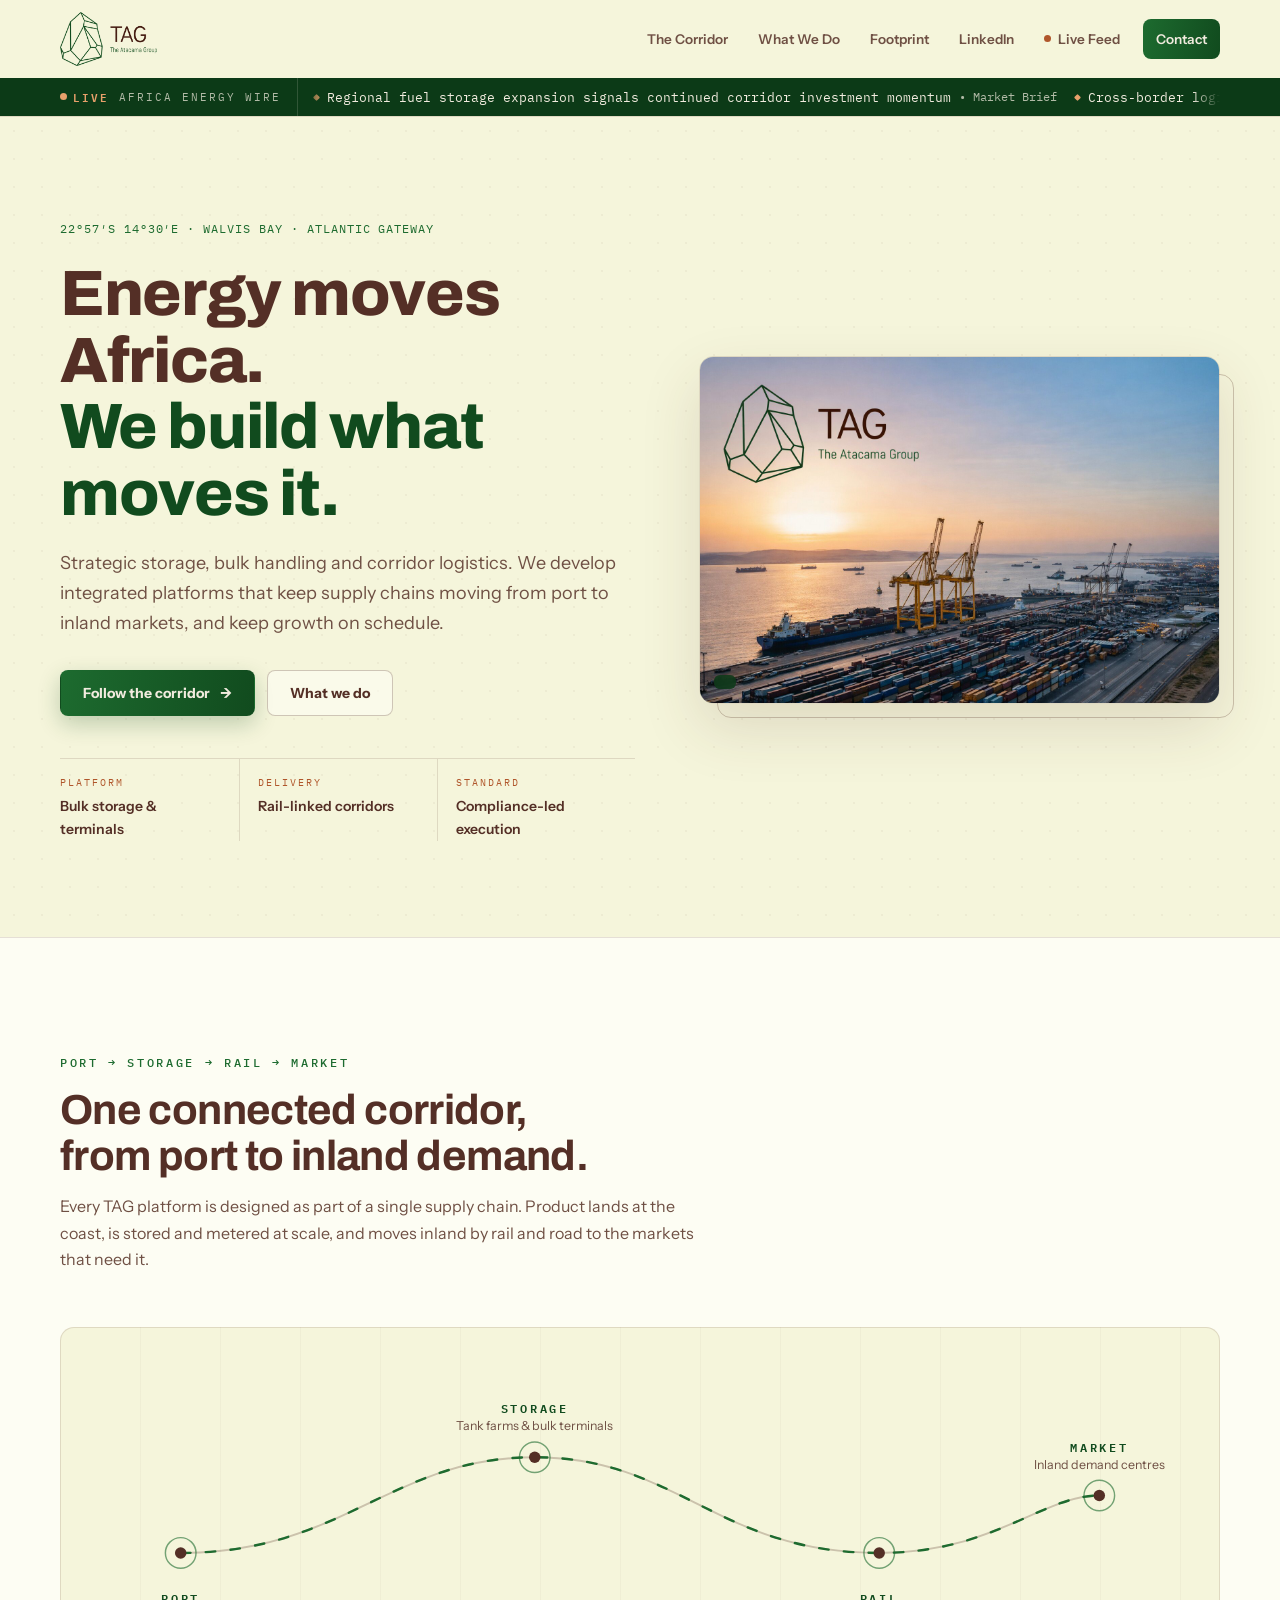
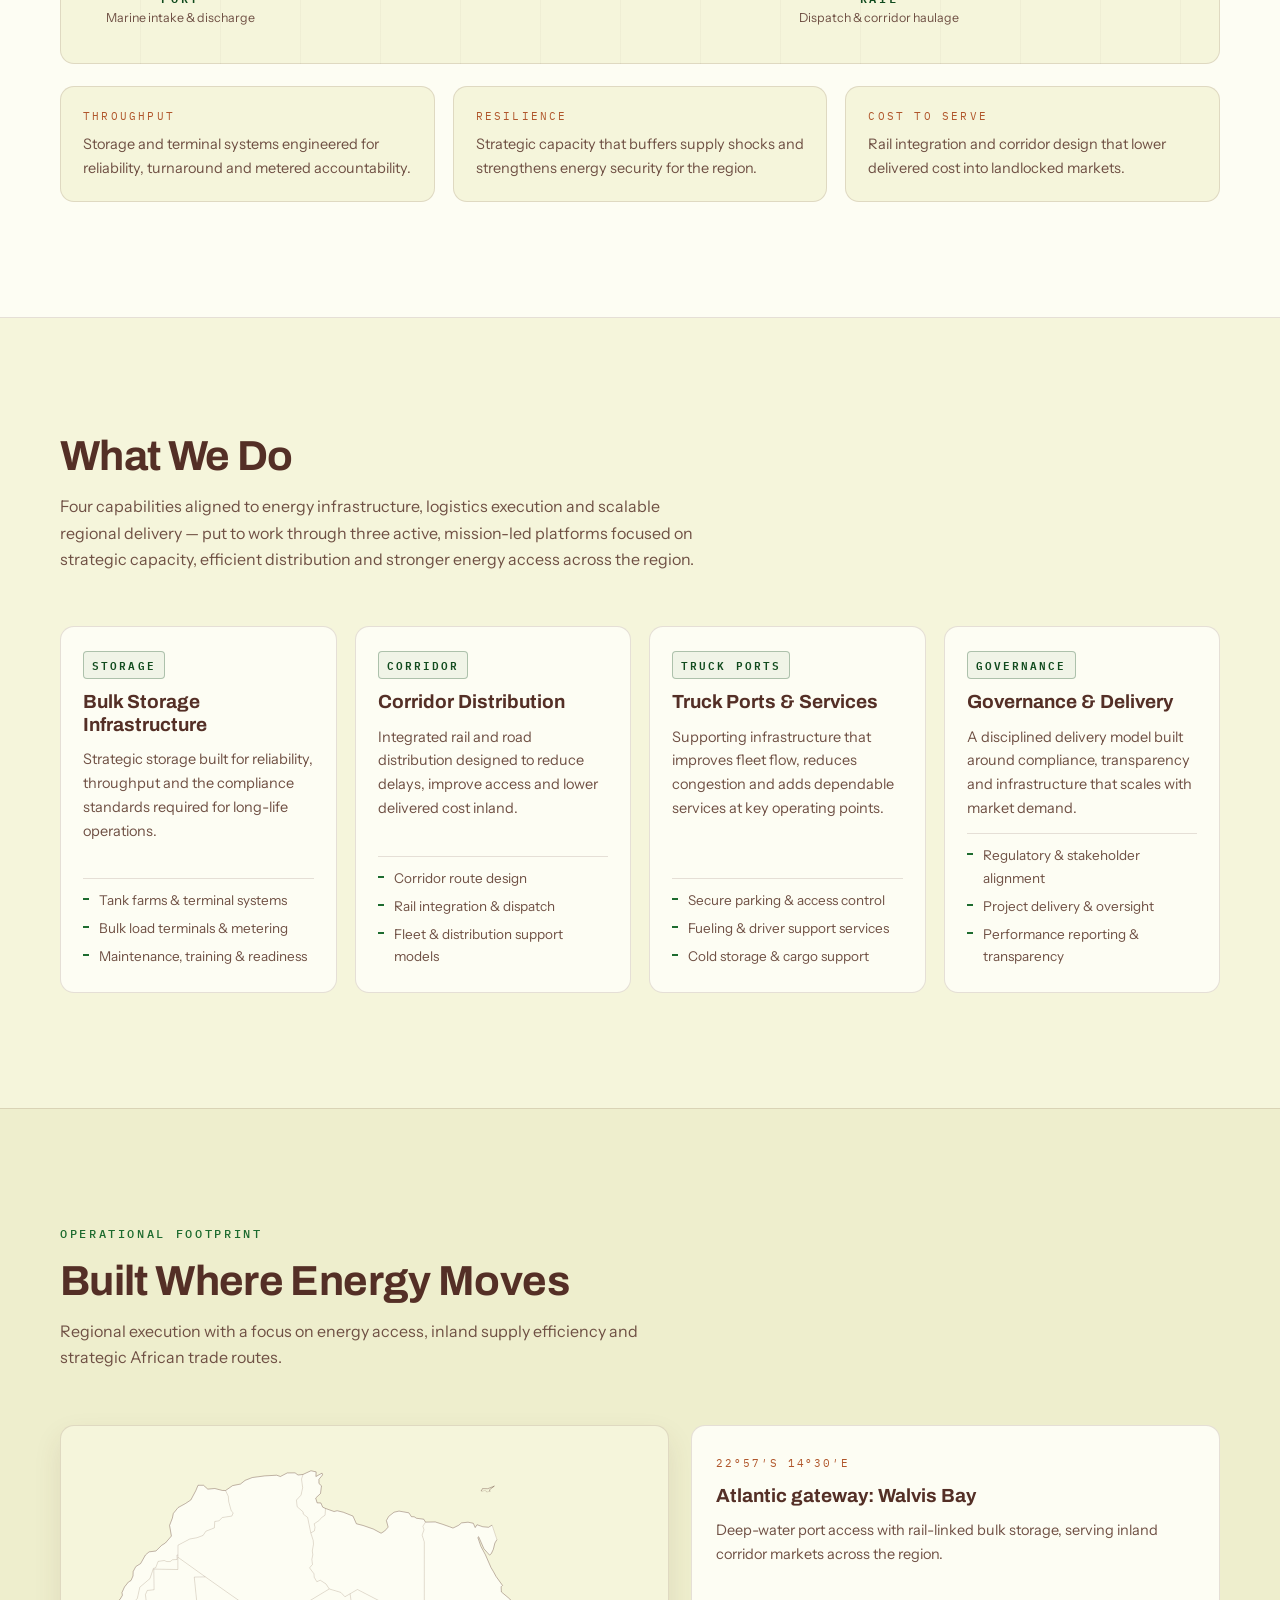
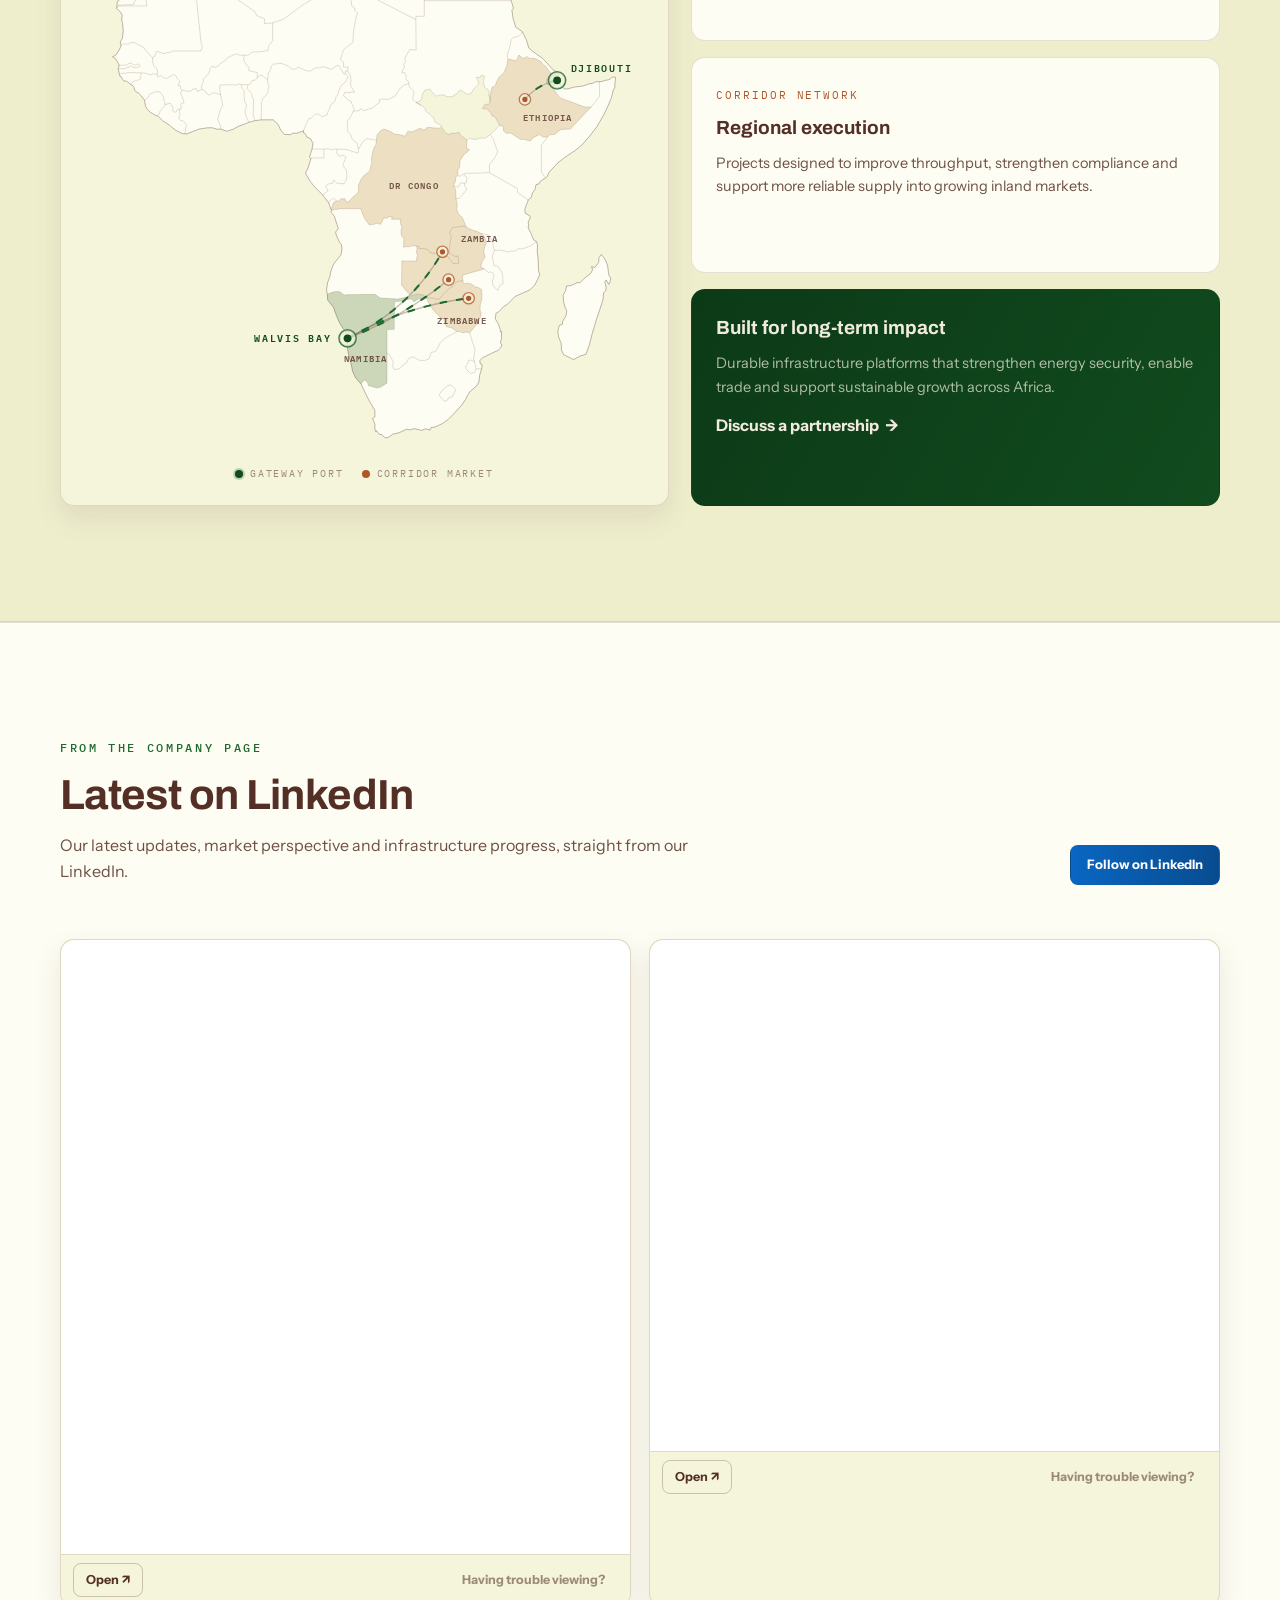
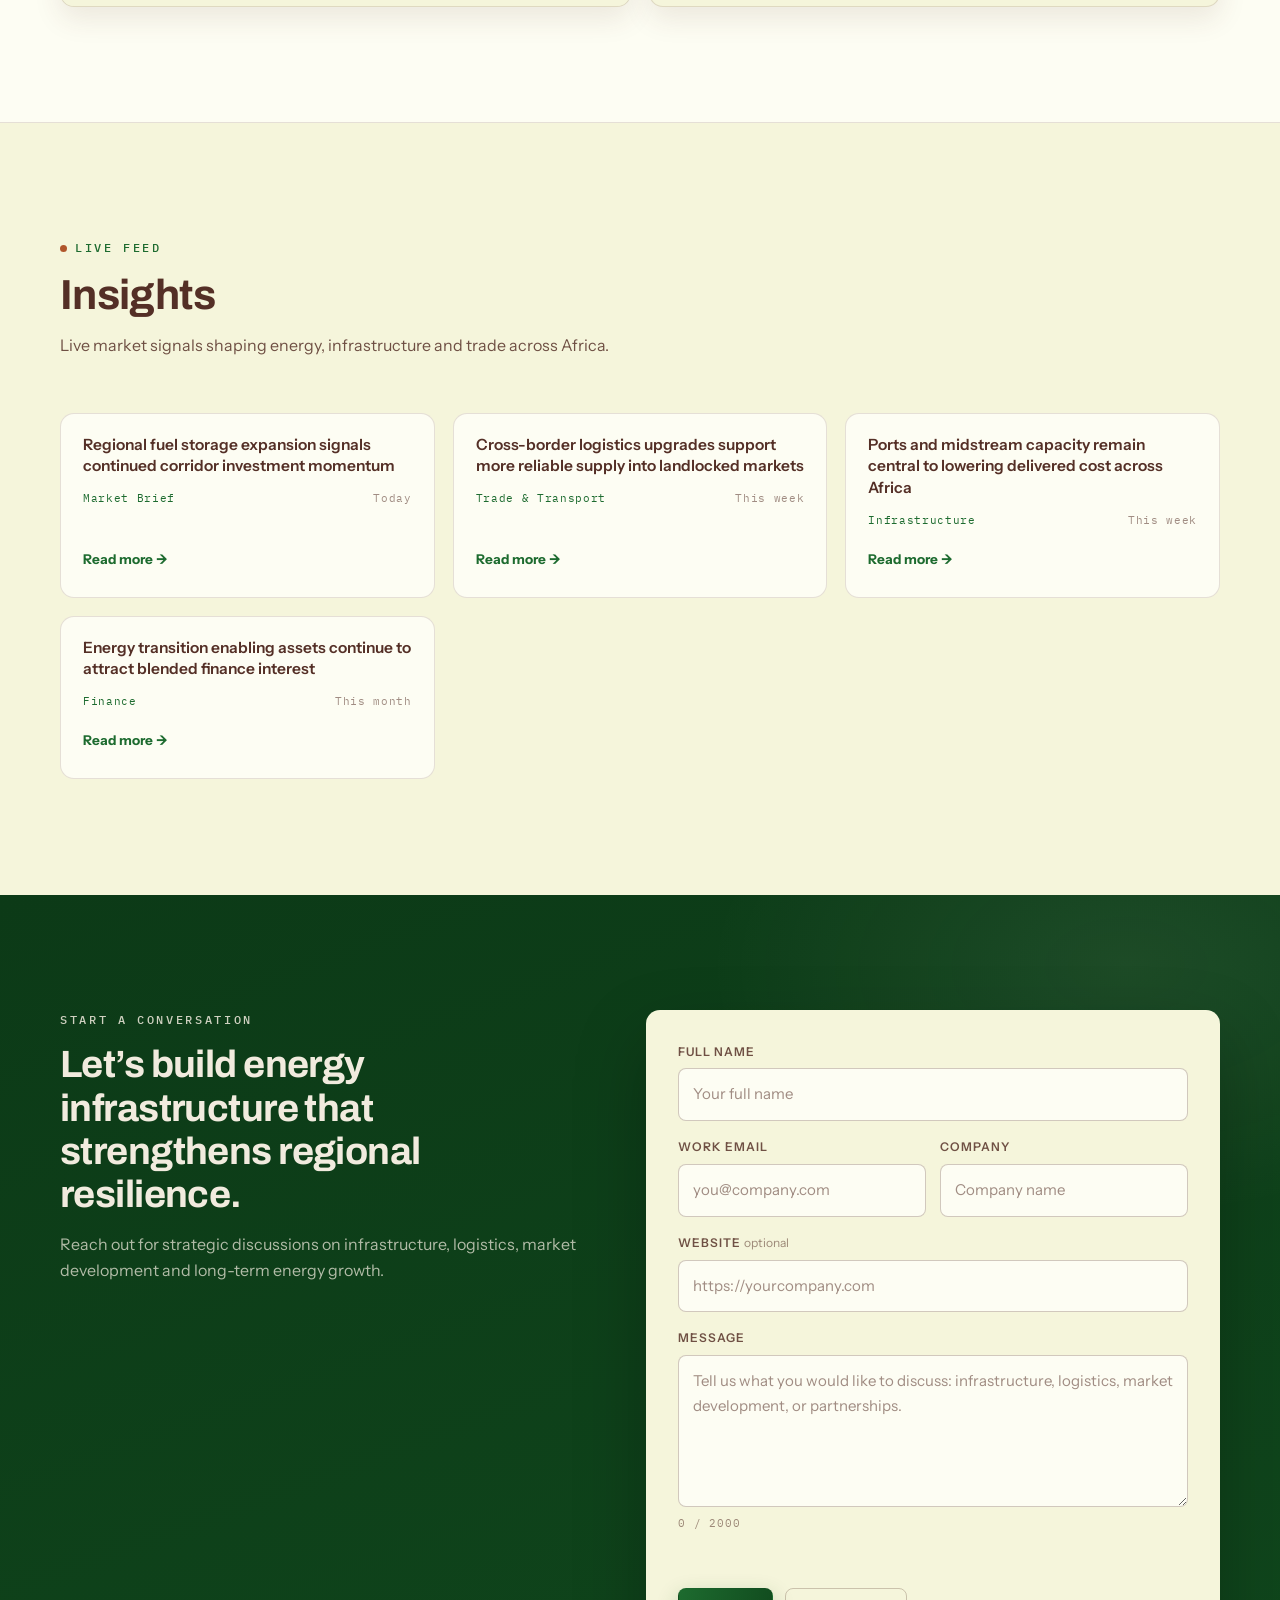
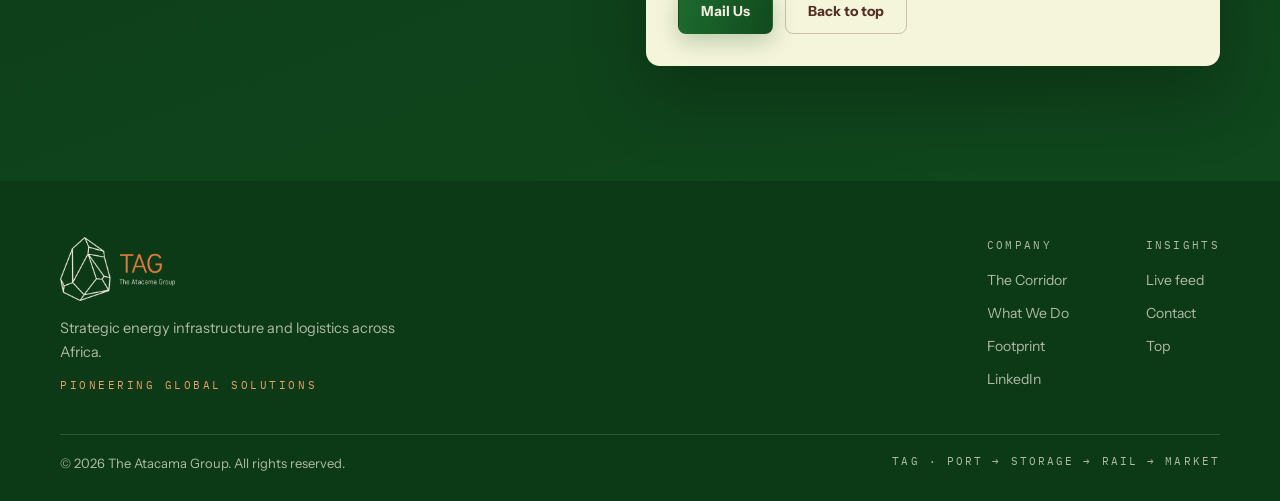
==== commit 2c81dd95: "Add files via upload" ====
--- a/index.html
+++ b/index.html
@@ -179,7 +179,6 @@
       <div class="container">
         <div class="section__head section__head--split">
           <div>
-            <p class="eyebrow mono">CORE&nbsp;CAPABILITIES&nbsp;·&nbsp;ACTIVE&nbsp;PLATFORMS</p>
             <h2 class="section__title">What We Do</h2>
             <p class="section__sub">Four capabilities aligned to energy infrastructure, logistics execution and scalable regional delivery — put to work through three active, mission-led platforms focused on strategic capacity, efficient distribution and stronger energy access across the region.</p>
           </div>
@@ -316,7 +315,7 @@
                 <path class="fmap__routeBase" d="M540.7 265.5 Q 518.4 269.8 503.9 287.3" />
                 <path class="fmap__routeFlow" d="M540.7 265.5 Q 518.4 269.8 503.9 287.3" />
               </g>
-              <text class="fmap__country-label" x="334" y="596" text-anchor="middle">NAMIBIA</text>
+              <text class="fmap__country-label" x="322" y="587" text-anchor="middle">NAMIBIA</text>
               <text class="fmap__country-label" x="377" y="390" text-anchor="middle">DR CONGO</text>
               <text class="fmap__country-label" x="452" y="450" text-anchor="middle">ZAMBIA</text>
               <text class="fmap__country-label" x="432" y="544" text-anchor="middle">ZIMBABWE</text>
--- a/styles.css
+++ b/styles.css
@@ -1307,6 +1307,10 @@
   .fmap__tip { max-width: min(230px, 86%); }
   .fmap__legend { gap: 8px 14px; }
 
+  /* On phones the interactive map carries the section by itself —
+     hide the three info cards below it */
+  .presence__content { display: none; }
+
   /* SVG text scales with the viewBox, so bump label sizes to stay legible */
   .fmap__country-label { font-size: 13px; letter-spacing: 0.1em; }
   .fmap__label { font-size: 12.5px; letter-spacing: 0.14em; }
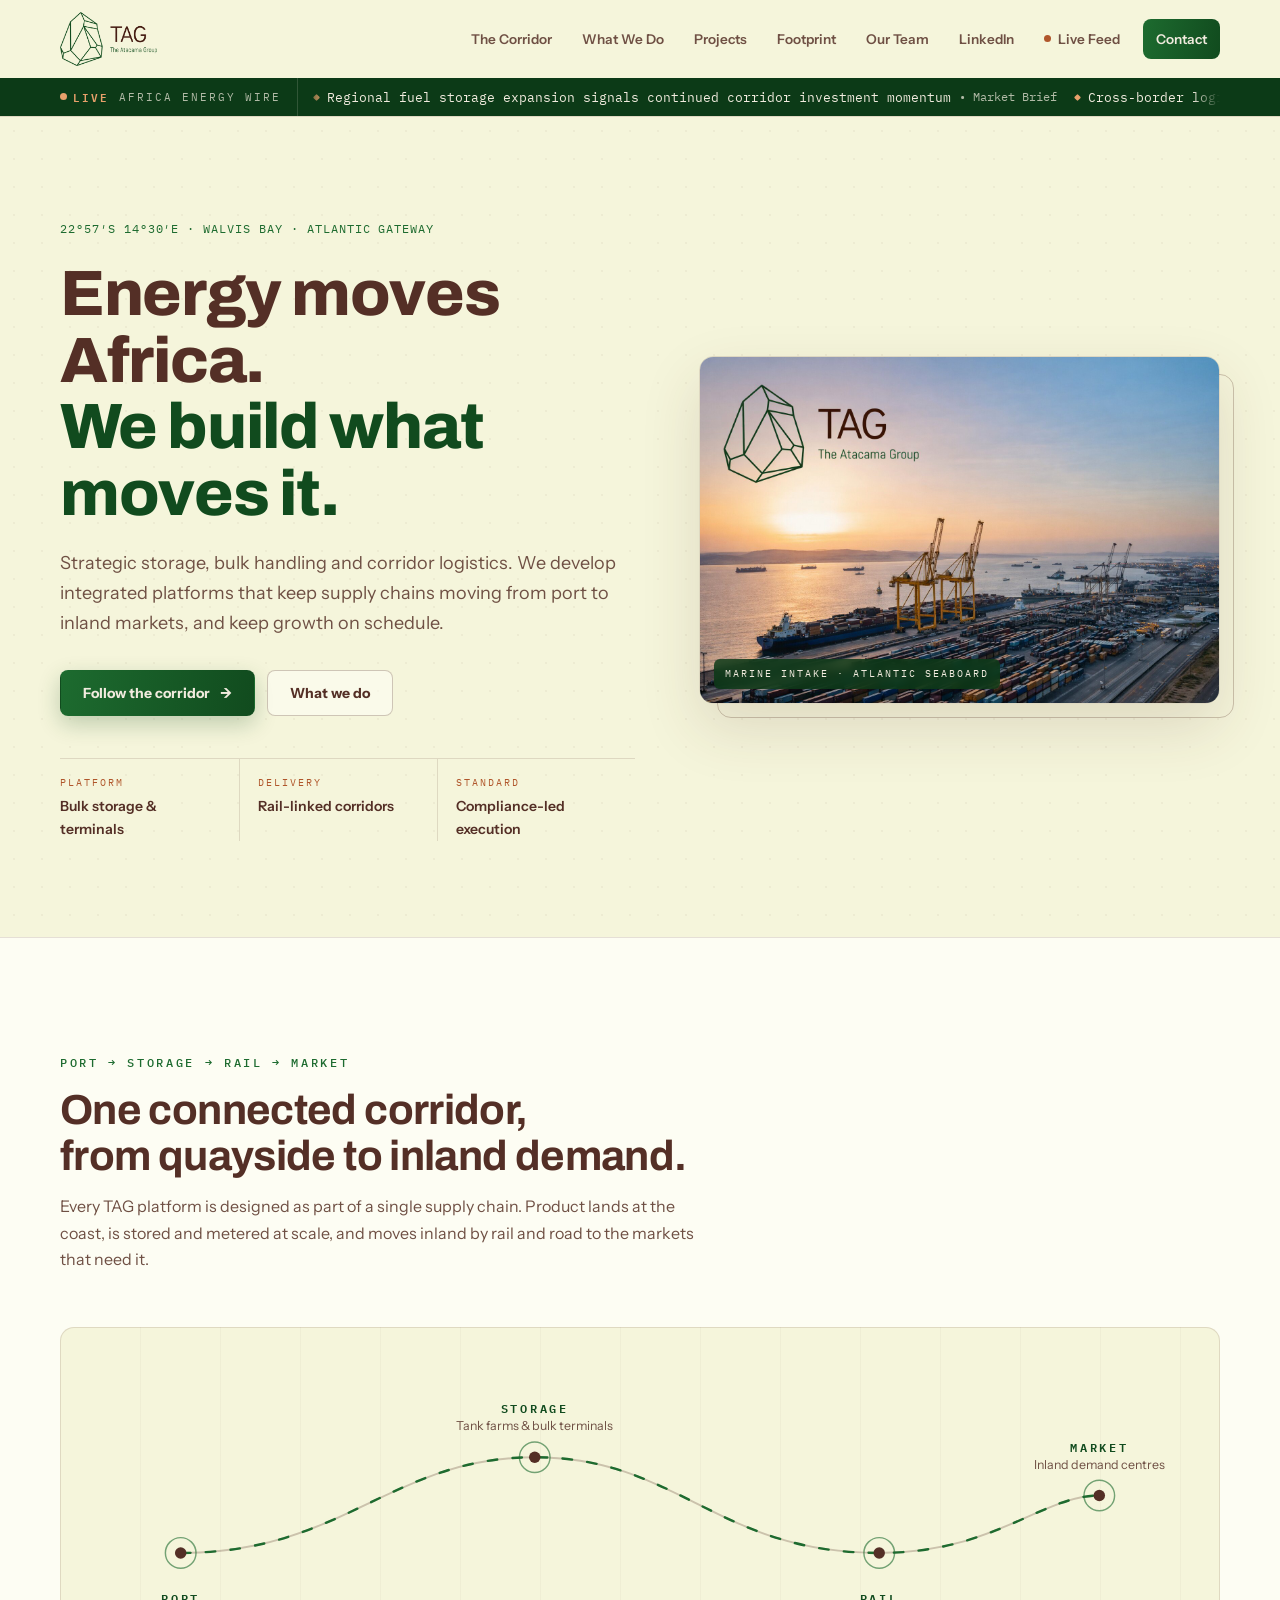
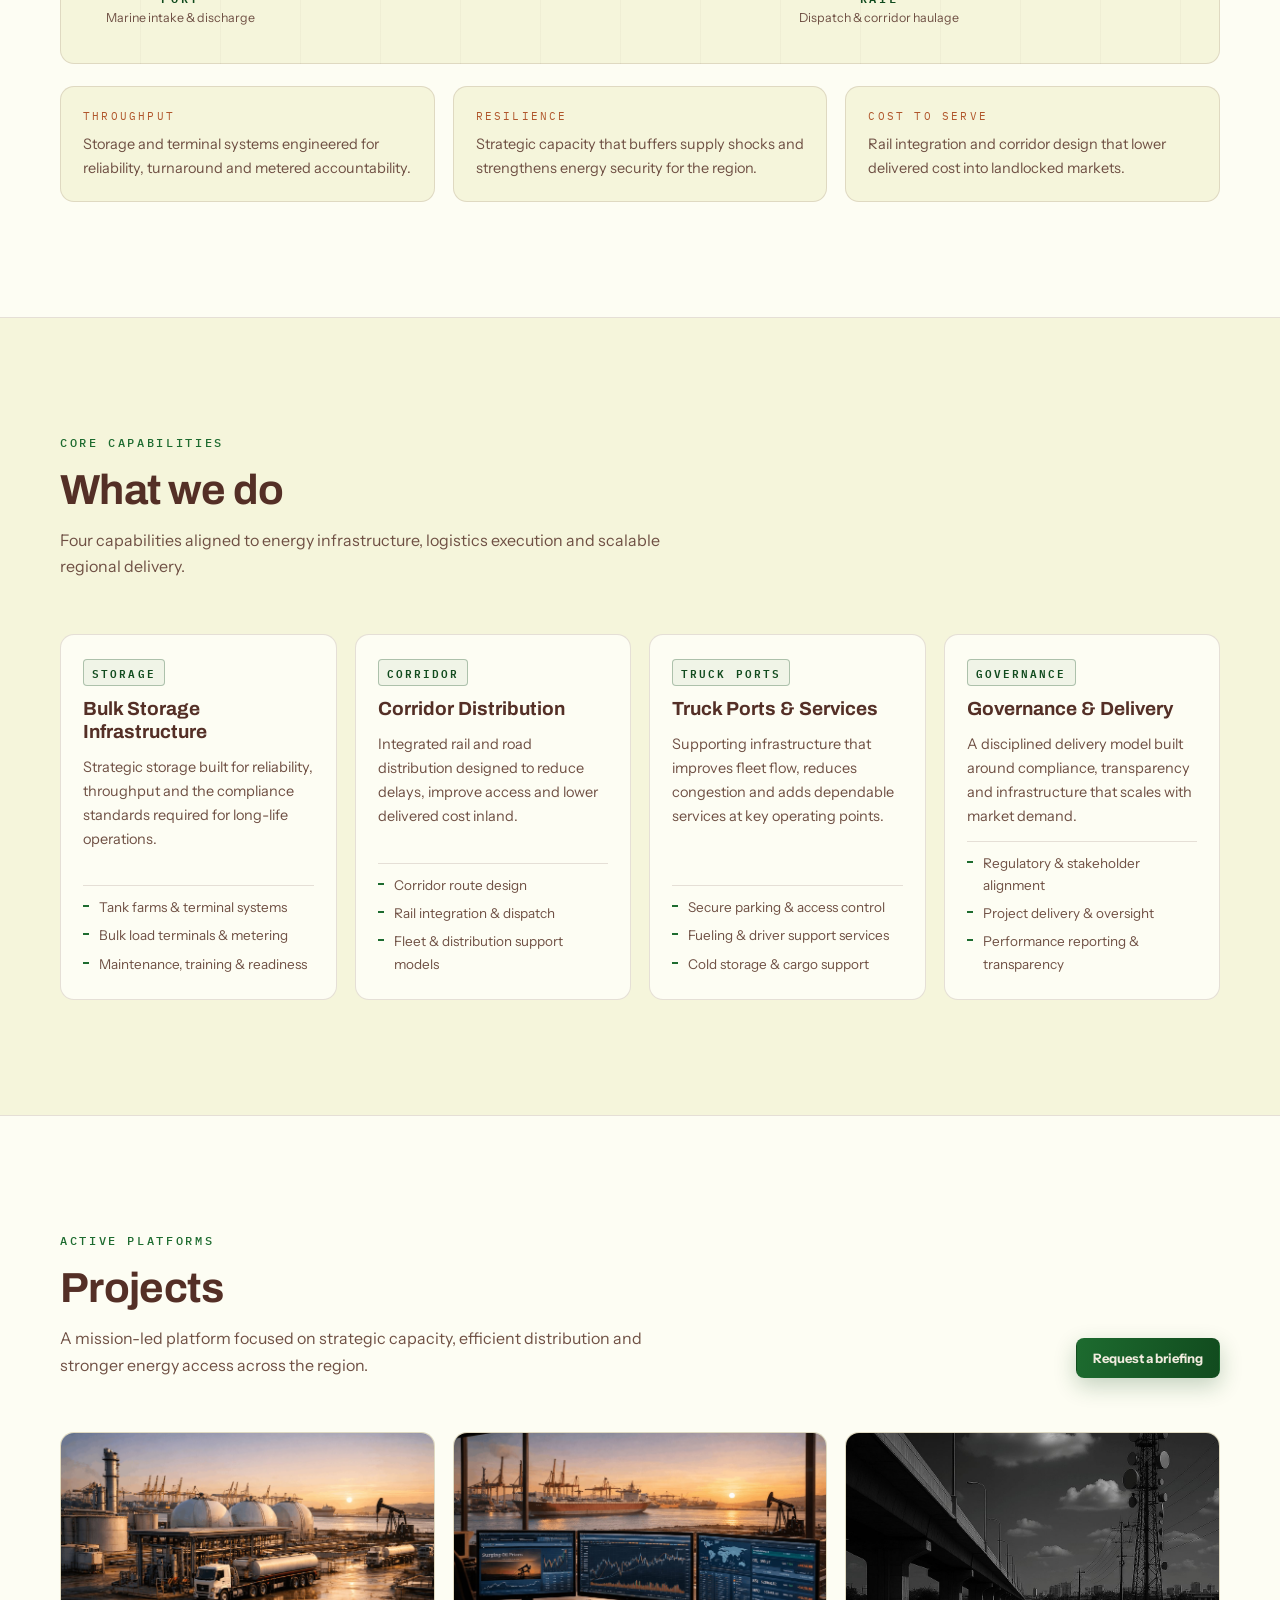
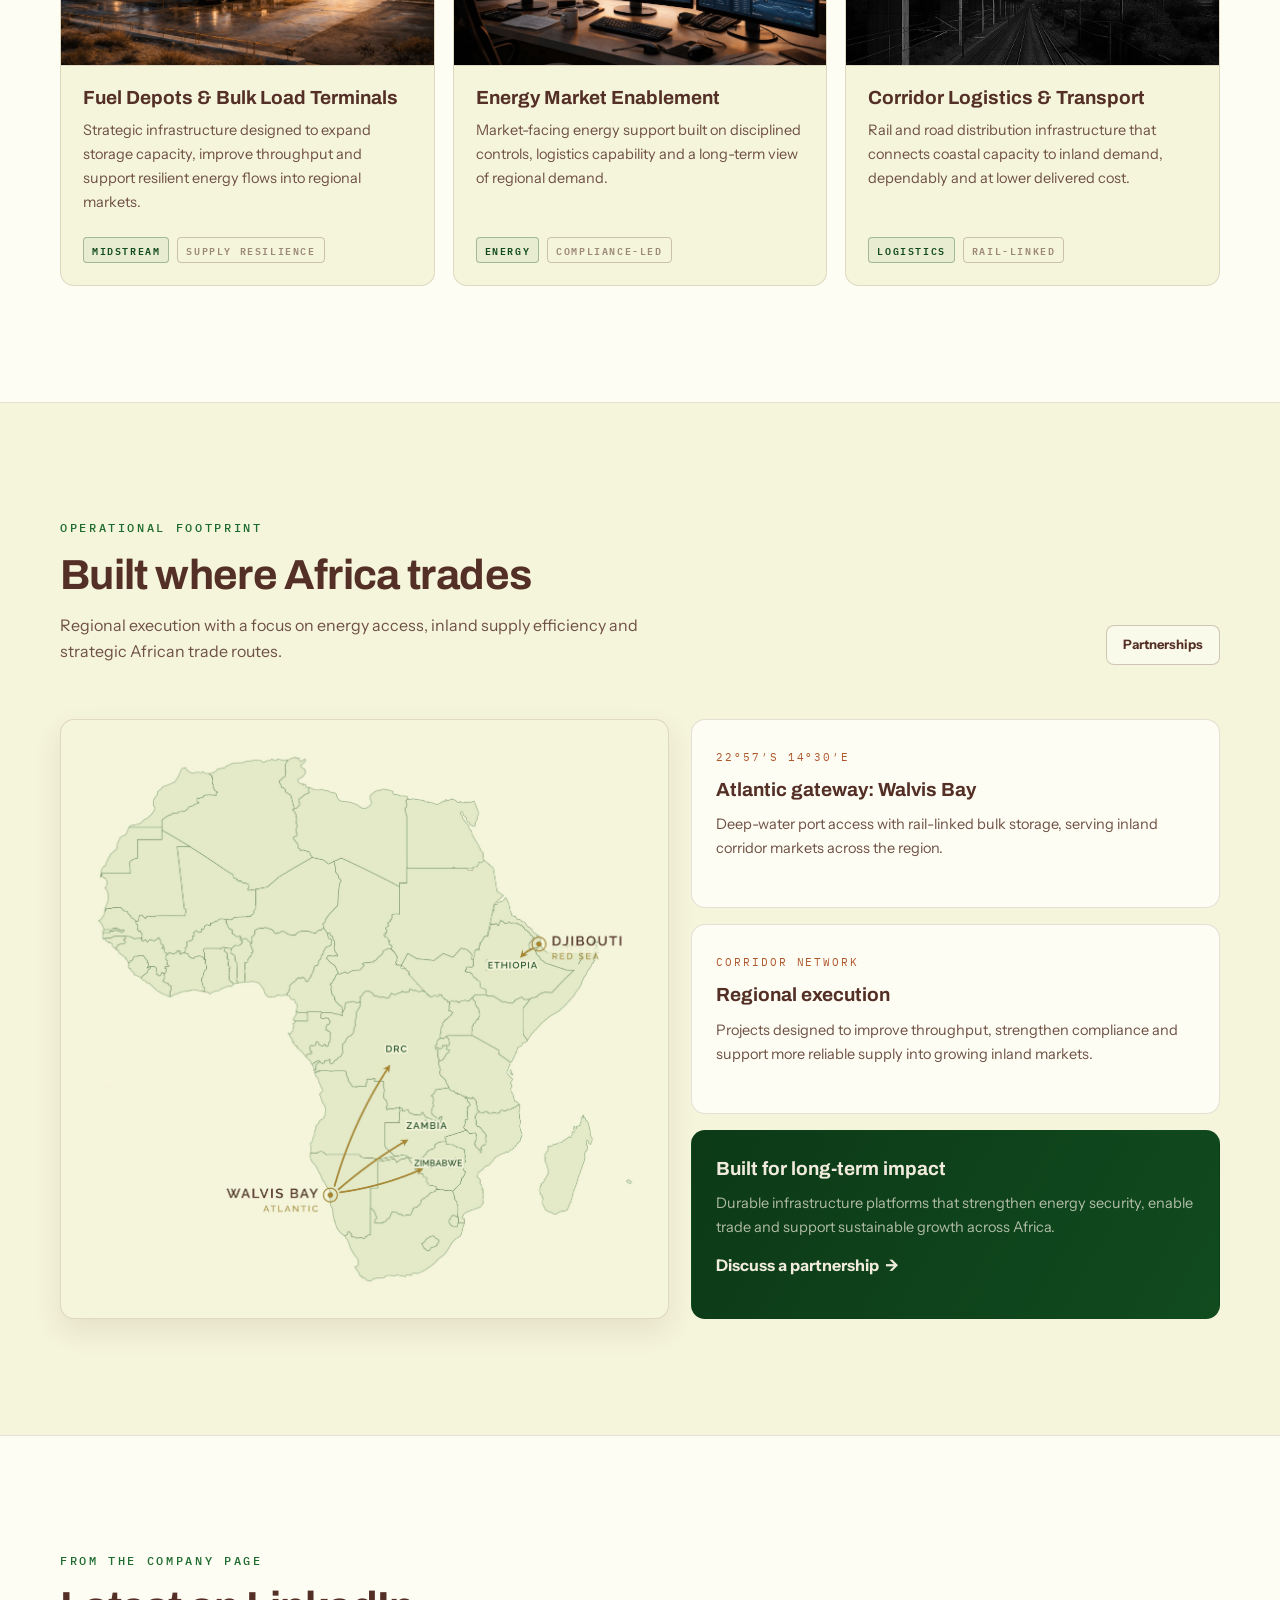
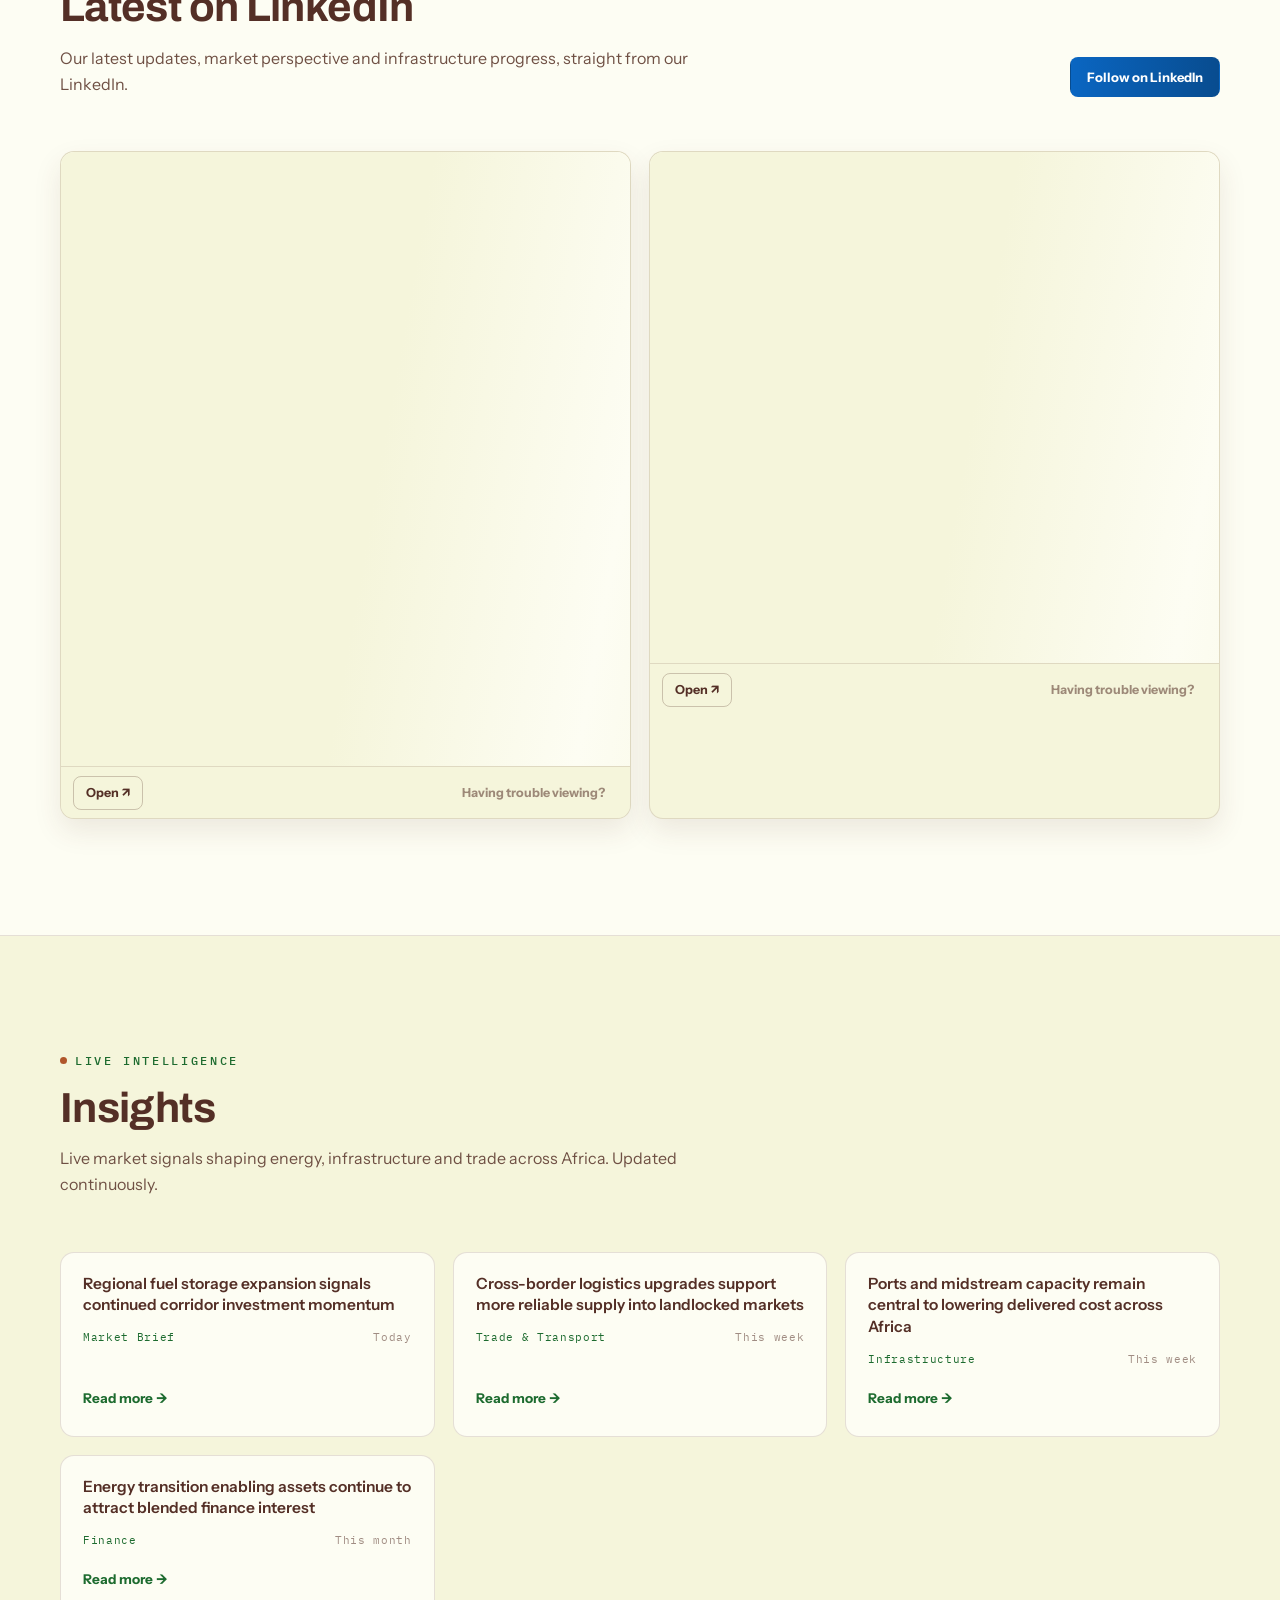
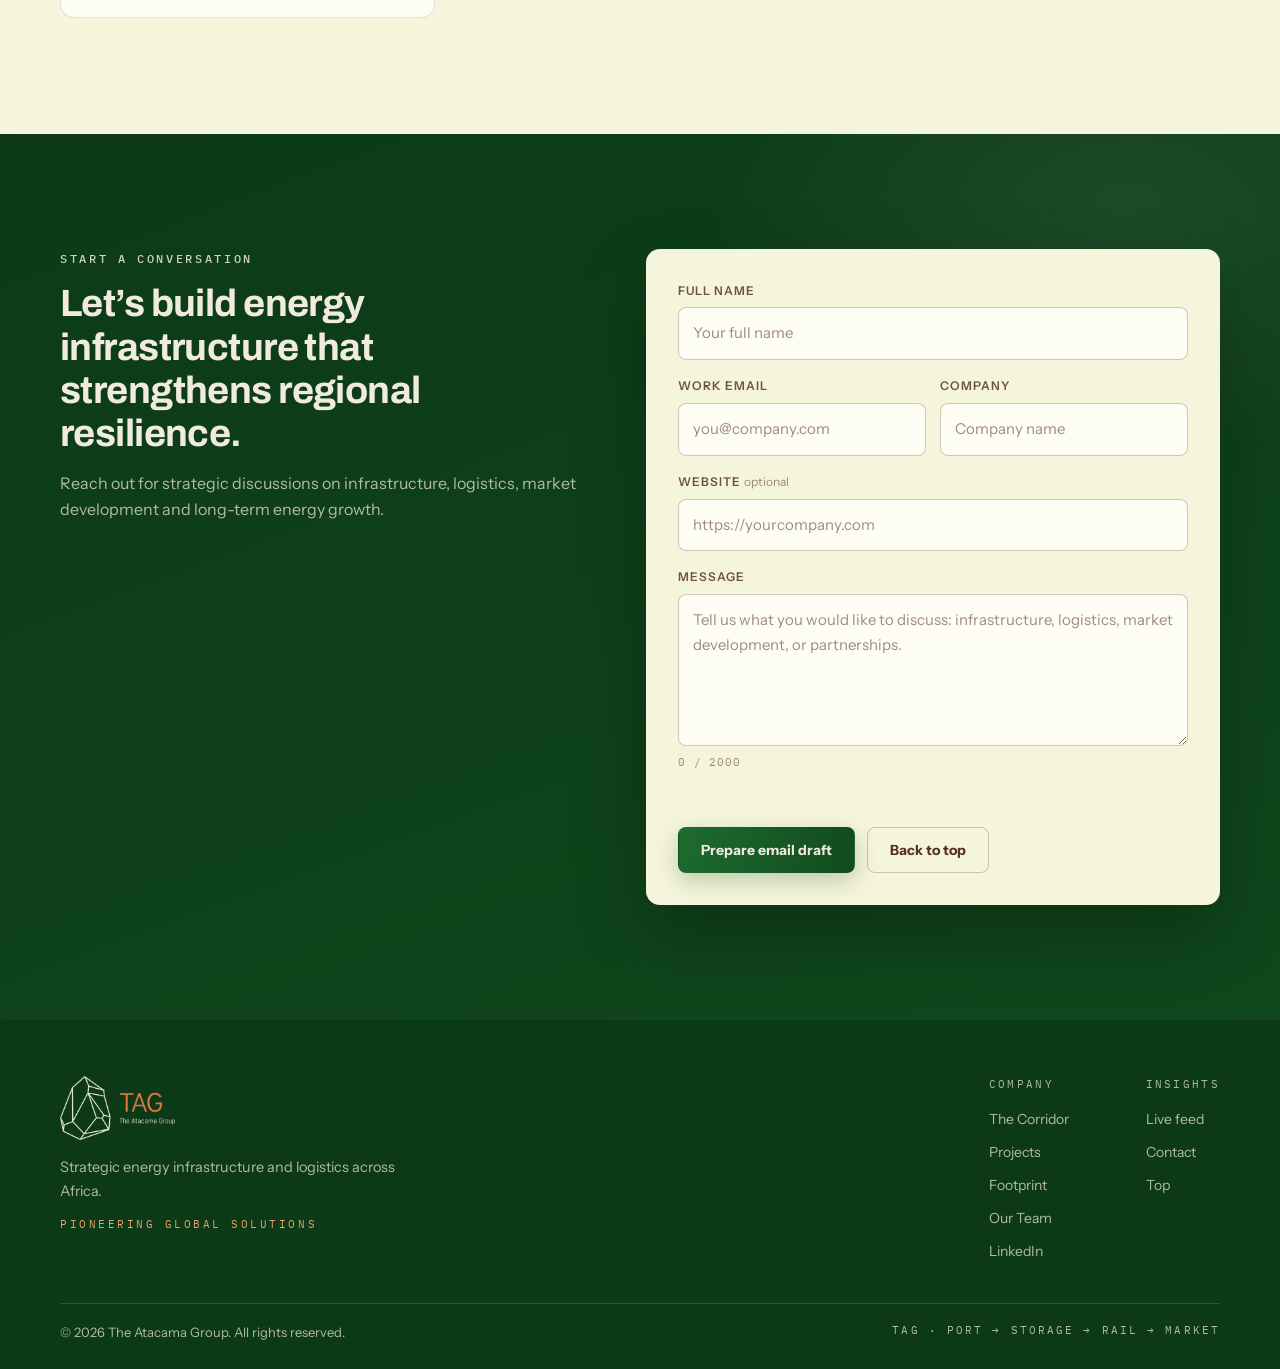
==== commit 4ad2bb0d: "Add files via upload" ====
--- a/index.html
+++ b/index.html
@@ -37,12 +37,14 @@
         </button>
 
         <div class="nav__menu" id="navMenu">
-          <a href="#corridor" class="nav__link">The Corridor</a>
-          <a href="#solutions" class="nav__link">What We Do</a>
-          <a href="#presence" class="nav__link">Footprint</a>
-          <a href="#linkedin" class="nav__link">LinkedIn</a>
-          <a href="#insights" class="nav__link nav__link--live"><span class="live-dot" aria-hidden="true"></span>Live Feed</a>
-          <a href="#contact" class="nav__link nav__link--cta">Contact</a>
+          <a href="index.html#corridor" class="nav__link">The Corridor</a>
+          <a href="index.html#solutions" class="nav__link">What We Do</a>
+          <a href="index.html#projects" class="nav__link">Projects</a>
+          <a href="index.html#presence" class="nav__link">Footprint</a>
+          <a href="team.html" class="nav__link">Our Team</a>
+          <a href="index.html#linkedin" class="nav__link">LinkedIn</a>
+          <a href="index.html#insights" class="nav__link nav__link--live"><span class="live-dot" aria-hidden="true"></span>Live Feed</a>
+          <a href="index.html#contact" class="nav__link nav__link--cta">Contact</a>
         </div>
       </div>
 
@@ -110,7 +112,7 @@
         <div class="hero__media">
           <figure class="hero__frame">
             <img src="assets/img/hero-depot.jpg" alt="Port and fuel terminal at dusk, Walvis Bay" loading="eager" />
-            <figcaption class="hero__caption mono"></figcaption>
+            <figcaption class="hero__caption mono">MARINE&nbsp;INTAKE&nbsp;·&nbsp;ATLANTIC&nbsp;SEABOARD</figcaption>
           </figure>
           <div class="hero__frameShadow" aria-hidden="true"></div>
         </div>
@@ -122,7 +124,7 @@
       <div class="container">
         <div class="section__head">
           <p class="eyebrow mono">PORT&nbsp;→&nbsp;STORAGE&nbsp;→&nbsp;RAIL&nbsp;→&nbsp;MARKET</p>
-          <h2 class="section__title">One connected corridor,<br class="only-desktop" /> from port to inland demand.</h2>
+          <h2 class="section__title">One connected corridor,<br class="only-desktop" /> from quayside to inland demand.</h2>
           <p class="section__sub">
             Every TAG platform is designed as part of a single supply chain. Product lands at the coast,
             is stored and metered at scale, and moves inland by rail and road to the markets that need it.
@@ -174,14 +176,13 @@
       </div>
     </section>
 
-    <!-- ============ WHAT WE DO (capabilities + active platforms, merged) ============ -->
-    <section class="section" id="solutions" aria-label="What we do">
-      <div class="container">
-        <div class="section__head section__head--split">
-          <div>
-            <h2 class="section__title">What We Do</h2>
-            <p class="section__sub">Four capabilities aligned to energy infrastructure, logistics execution and scalable regional delivery — put to work through three active, mission-led platforms focused on strategic capacity, efficient distribution and stronger energy access across the region.</p>
-          </div>
+    <!-- ============ WHAT WE DO ============ -->
+    <section class="section" id="solutions" aria-label="Core competencies">
+      <div class="container">
+        <div class="section__head">
+          <p class="eyebrow mono">CORE&nbsp;CAPABILITIES</p>
+          <h2 class="section__title">What we do</h2>
+          <p class="section__sub">Four capabilities aligned to energy infrastructure, logistics execution and scalable regional delivery.</p>
         </div>
 
         <div class="grid grid--4">
@@ -232,152 +233,79 @@
       </div>
     </section>
 
+    <!-- ============ PROJECTS ============ -->
+    <section class="section section--white" id="projects" aria-label="Projects">
+      <div class="container">
+        <div class="section__head section__head--split">
+          <div>
+            <p class="eyebrow mono">ACTIVE&nbsp;PLATFORMS</p>
+            <h2 class="section__title">Projects</h2>
+            <p class="section__sub">A mission-led platform focused on strategic capacity, efficient distribution and stronger energy access across the region.</p>
+          </div>
+          <a class="btn btn--primary btn--small" href="#contact">Request a briefing</a>
+        </div>
+
+        <div class="grid grid--3 projects-grid">
+          <article class="project reveal">
+            <div class="project__img">
+              <img src="assets/img/fueldepot.jpg" alt="Fuel depot at dusk" loading="lazy" />
+            </div>
+            <div class="project__body">
+              <h3 class="project__title">Fuel Depots &amp; Bulk Load Terminals</h3>
+              <p class="project__text">Strategic infrastructure designed to expand storage capacity, improve throughput and support resilient energy flows into regional markets.</p>
+              <div class="project__meta">
+                <span class="badge mono">MIDSTREAM</span>
+                <span class="badge badge--muted mono">SUPPLY&nbsp;RESILIENCE</span>
+              </div>
+            </div>
+          </article>
+
+          <article class="project reveal">
+            <div class="project__img">
+              <img src="assets/img/mineraltrading.jpg" alt="Commodity and energy market operations" loading="lazy" />
+            </div>
+            <div class="project__body">
+              <h3 class="project__title">Energy Market Enablement</h3>
+              <p class="project__text">Market-facing energy support built on disciplined controls, logistics capability and a long-term view of regional demand.</p>
+              <div class="project__meta">
+                <span class="badge mono">ENERGY</span>
+                <span class="badge badge--muted mono">COMPLIANCE-LED</span>
+              </div>
+            </div>
+          </article>
+
+          <article class="project reveal">
+            <div class="project__img">
+              <img src="assets/img/transport.jpg" alt="Corridor transport and logistics" loading="lazy" />
+            </div>
+            <div class="project__body">
+              <h3 class="project__title">Corridor Logistics &amp; Transport</h3>
+              <p class="project__text">Rail and road distribution infrastructure that connects coastal capacity to inland demand, dependably and at lower delivered cost.</p>
+              <div class="project__meta">
+                <span class="badge mono">LOGISTICS</span>
+                <span class="badge badge--muted mono">RAIL-LINKED</span>
+              </div>
+            </div>
+          </article>
+        </div>
+      </div>
+    </section>
+
     <!-- ============ FOOTPRINT ============ -->
-    <section class="section section--deep" id="presence" aria-label="Operational footprint">
+    <section class="section" id="presence" aria-label="Operational footprint">
       <div class="container">
         <div class="section__head section__head--split">
           <div>
             <p class="eyebrow mono">OPERATIONAL&nbsp;FOOTPRINT</p>
-            <h2 class="section__title">Built Where Energy Moves</h2>
+            <h2 class="section__title">Built where Africa trades</h2>
             <p class="section__sub">Regional execution with a focus on energy access, inland supply efficiency and strategic African trade routes.</p>
           </div>
+          <a class="btn btn--ghost btn--small" href="#contact">Partnerships</a>
         </div>
 
         <div class="presence">
-          <div class="presence__map fmap reveal" id="footprintMap" aria-label="Interactive operational map">
-            <svg class="fmap__svg" viewBox="0 0 640 700" xmlns="http://www.w3.org/2000/svg" preserveAspectRatio="xMidYMid meet" role="img"
-                 aria-label="Map of Africa with TAG operational countries highlighted: gateways in Namibia and Djibouti, corridor markets in DR Congo, Zambia, Zimbabwe and Ethiopia">
-              <path class="fmap__country" d="M463.4,371.0L464.8,372.0L495.1,389.0L495.7,393.9L507.7,402.2L503.8,412.6L504.3,417.4L509.7,420.4L509.9,422.6L507.6,427.7L508.1,430.3L507.6,434.3L510.5,439.6L514.0,448.0L517.0,449.8L510.3,454.8L501.2,458.1L496.2,457.9L493.2,460.5L487.4,460.7L485.2,461.8L475.2,459.4L468.9,460.1L466.5,448.5L463.7,444.5L462.0,442.2L453.8,440.6L449.1,438.1L443.8,436.6L440.4,435.2L436.9,433.1L432.4,422.4L427.6,417.7L425.9,412.9L426.7,408.5L425.2,400.8L428.7,400.4L431.7,397.3L435.0,393.0L437.0,391.2L437.0,388.5L435.1,386.6L434.7,383.3L437.1,382.2L437.6,377.3L434.2,372.6L437.2,371.6L446.3,371.7Z"><title>Tanzania</title></path>
-              <path class="fmap__country" d="M107.4,122.3L107.5,122.9L107.3,124.8L107.3,138.9L79.8,138.4L80.1,162.0L72.3,162.8L70.2,167.5L71.8,180.5L39.1,180.5L37.2,183.4L37.6,179.7L37.8,179.7L56.6,178.9L57.6,175.7L61.0,171.7L63.8,159.1L75.4,149.2L79.3,137.6L81.9,136.9L84.7,129.6L91.7,128.6L94.7,129.8L98.5,129.8L101.2,127.7L106.4,127.4L106.2,122.3Z"><title>W. Sahara</title></path>
-              <path class="fmap__country" d="M527.6,377.2L522.7,370.3L522.6,339.8L529.9,330.3L532.2,327.7L537.5,327.5L545.0,321.6L555.9,321.2L579.5,296.0L585.3,288.9L589.1,283.7L589.1,279.3L589.1,270.7L589.1,267.2L589.2,267.1L591.9,266.9L595.7,265.6L600.1,264.8L604.1,261.8L607.3,261.8L607.4,264.2L606.7,269.1L606.7,273.6L604.9,276.7L602.6,285.9L598.6,295.3L593.4,306.1L586.2,318.4L579.1,327.8L569.2,339.2L560.9,346.0L548.4,354.3L540.6,360.7L531.4,370.8L529.5,375.2Z"><title>Somalia</title></path>
-              <path class="fmap__country" d="M507.7,402.2L495.7,393.9L495.1,389.0L464.8,372.0L463.4,371.0L463.3,362.2L465.7,358.8L469.8,353.3L472.9,347.2L469.2,337.6L468.2,333.4L464.2,327.5L469.4,322.5L475.0,317.0L479.4,318.4L479.4,323.1L482.3,325.9L488.1,325.9L498.7,333.0L501.3,333.1L503.2,332.8L505.1,333.8L510.7,334.5L513.1,331.0L520.8,327.5L524.2,330.3L529.9,330.3L522.6,339.8L522.7,370.3L527.6,377.2L521.8,380.5L519.7,384.0L516.6,384.6L515.4,390.5L512.7,393.9L511.1,399.5Z"><title>Kenya</title></path>
-              <path class="fmap__country" d="M385.3,294.0L379.0,290.4L376.1,287.9L375.5,285.3L376.9,281.8L376.8,278.3L372.0,273.0L371.1,269.3L371.2,267.3L368.1,264.8L368.0,259.8L366.3,256.5L363.3,257.0L364.2,253.8L366.3,250.3L365.4,246.7L368.1,244.1L366.4,242.0L368.6,236.7L372.4,230.3L379.6,230.9L379.2,196.1L379.3,192.4L388.9,192.3L388.9,174.5L422.6,174.5L455.0,174.5L488.2,174.5L490.9,183.3L489.0,184.9L490.2,194.1L493.3,204.7L496.5,206.8L501.1,210.1L496.8,215.1L490.7,216.5L488.0,219.2L487.2,225.0L483.6,237.8L484.5,241.2L483.2,248.6L479.8,257.1L474.7,261.3L471.2,267.8L470.3,271.3L466.3,273.7L463.9,282.6L464.0,290.2L463.9,283.6L462.7,283.4L462.9,279.2L461.9,276.3L457.6,272.9L456.6,266.8L457.6,260.5L453.7,259.9L453.1,261.8L448.1,262.2L450.1,264.7L450.8,269.9L446.2,274.5L442.1,280.7L437.7,281.5L430.7,276.6L427.6,278.3L426.7,280.8L422.4,282.4L422.1,284.2L413.8,284.2L412.6,282.4L406.6,282.1L403.6,283.6L401.3,282.8L397.0,277.9L395.5,275.6L389.5,276.7L387.2,280.7L385.1,288.2L382.2,289.8L379.6,290.8Z"><title>Sudan</title></path>
-              <path class="fmap__country" d="M379.2,196.1L379.6,230.9L372.4,230.3L368.6,236.7L366.4,242.0L368.1,244.1L365.4,246.7L366.3,250.3L364.2,253.8L363.3,257.0L366.3,256.5L368.0,259.8L368.1,264.8L371.2,267.3L371.1,269.3L365.8,270.8L361.6,274.2L355.5,283.5L347.6,287.4L339.6,286.9L337.2,287.7L338.0,290.7L333.7,293.6L330.1,296.9L319.6,300.1L317.5,298.2L316.1,298.1L314.6,300.2L307.7,300.9L309.0,298.6L306.3,292.8L305.2,289.3L301.5,287.8L296.6,282.9L298.4,278.9L302.2,279.7L304.6,279.1L309.2,279.2L304.7,271.5L305.0,265.8L304.5,260.1L301.1,254.7L302.0,250.6L296.6,250.4L296.6,244.9L293.1,241.7L296.7,230.3L307.4,222.1L307.9,210.7L311.1,192.7L312.9,188.9L309.4,185.8L309.3,183.0L306.1,180.7L304.1,166.6L312.5,161.7L345.9,179.0Z"><title>Chad</title></path>
-              <path class="fmap__country" d="M316.6,612.6L320.6,607.9L323.9,610.5L325.3,614.6L329.0,615.3L334.3,617.1L338.8,616.4L346.3,611.5L346.3,577.0L348.5,578.3L353.5,587.1L352.7,592.8L354.6,596.1L360.6,595.1L364.7,591.0L368.7,588.2L370.8,583.7L374.8,581.6L378.4,582.7L382.4,585.3L389.2,585.8L394.5,583.6L395.4,580.7L396.8,576.3L401.4,575.6L403.9,572.1L406.7,566.0L414.2,559.2L426,552.6L429.4,552.7L433.4,554.2L436.3,553.1L440.7,554.0L444.7,566.8L446.9,573.3L445.4,583.6L446.1,586.9L441.9,585.2L439.5,585.9L438.7,588.6L436.4,592.1L436.5,595.3L441.5,600.4L446.4,599.4L448.1,595.2L454.4,595.3L452.3,602.1L451.3,610.0L449.2,614.3L443.5,619.1L441.8,620.5L438.3,625.4L436.0,630.3L431.2,637.3L421.8,647.5L415.9,653.4L409.5,657.9L400.8,661.8L396.6,662.4L395.5,665.2L390.4,663.7L386.2,665.6L377.2,663.6L372.1,664.9L368.7,664.3L360.0,668.3L352.9,669.9L347.7,673.8L343.9,674L340.4,670.4L337.6,670.2L334.0,665.7L333.6,667.1L332.4,664.4L332.5,658.5L329.8,651.8L332.5,650.0L332.3,642.4L326.8,633.3L322.6,625.1L322.6,625.1ZM422.2,616.2L418.6,613.3L414.7,615.2L410.1,619.0L405.7,625.1L411.9,632.5L414.9,631.5L416.5,628.4L421.1,626.9L422.5,623.8L425.1,619.1Z"><title>South Africa</title></path>
-              <path class="fmap__country" d="M422.2,616.2L425.1,619.1L422.5,623.8L421.1,626.9L416.5,628.4L414.9,631.5L411.9,632.5L405.7,625.1L410.1,619.0L414.7,615.2L418.6,613.3Z"><title>Lesotho</title></path>
-              <path class="fmap__country" d="M426,552.6L414.2,559.2L406.7,566.0L403.9,572.1L401.4,575.6L396.8,576.3L395.4,580.7L394.5,583.6L389.2,585.8L382.4,585.3L378.4,582.7L374.8,581.6L370.8,583.7L368.7,588.2L364.7,591.0L360.6,595.1L354.6,596.1L352.7,592.8L353.5,587.1L348.5,578.3L346.3,577.0L346.3,550.4L354.5,550.1L354.8,518.4L361.0,518.1L373.9,515.0L377.1,518.6L382.4,515.2L384.9,515.1L389.6,513.2L391.1,513.8L394.4,520.9L396.1,522.4L398.7,527.5L408.1,537.3L411.7,538.3L411.7,541.4L414.2,547.1L420.7,548.5Z"><title>Botswana</title></path>
-              <path class="fmap__country" d="M40.2,248.3L36.7,241.6L32.6,238.6L36.2,236.9L40.3,230.8L42.2,226.4L45.1,223.6L49.3,224.3L53.4,222.4L58.0,222.3L62.0,224.9L67.6,227.2L72.6,233.6L78.2,239.5L78.5,244.9L80.2,249.8L83.3,252.2L84.0,255.6L83.6,258.2L82.4,258.7L77.9,258.0L77.3,259.0L75.4,259.2L69.4,257.1L65.4,257.0L49.9,256.6L47.7,257.6L44.9,257.3L40.5,258.7L39.1,252.2L46.7,252.3L48.7,251.1L50.2,251.1L53.3,249.1L56.9,250.9L60.5,251.1L64.2,249.1L62.5,246.6L59.7,248.1L57.1,248.0L53.8,245.9L51.2,246.1L49.3,248.1Z"><title>Senegal</title></path>
-              <path class="fmap__country" d="M83.6,258.2L84.0,255.6L83.3,252.2L80.2,249.8L78.5,244.9L78.2,239.5L81.0,238.0L82.4,232.9L85.0,232.7L90.9,235.1L95.6,233.4L98.8,233.9L100.1,232.0L133.6,231.9L135.5,225.8L134.0,224.7L130.0,186.7L126.0,147.5L138.7,147.3L167.0,167.3L195.2,186.9L197.1,191.1L202.4,193.7L206.2,195.1L206.3,200.7L215.6,199.9L215.6,220.1L211.1,225.9L210.3,231.3L202.9,232.7L191.5,233.4L188.4,236.5L183.1,236.8L177.7,236.9L175.6,235.2L171.0,236.4L163.2,240.0L161.6,242.7L155.1,246.6L153.9,248.8L150.5,250.6L146.4,249.4L144.1,251.5L142.9,257.4L136.3,264.5L136.5,267.4L134.2,271.0L134.7,275.9L131.3,277.2L129.3,278.2L128.0,274.6L125.6,275.6L124.2,275.4L122.6,277.9L116.2,277.8L113.9,276.5L112.8,277.3L110.2,274.9L110.7,272.3L109.6,271.3L107.8,272.2L108.2,269.4L109.9,267.2L106.5,263.6L105.5,261.3L103.6,259.4L101.9,259.2L99.9,260.4L97.2,261.5L94.9,263.4L91.3,262.7L89.0,260.5L87.6,260.2L85.4,261.3L84.1,261.4Z"><title>Mali</title></path>
-              <path class="fmap__country" d="M37.2,183.4L39.1,180.5L71.8,180.5L70.2,167.5L72.3,162.8L80.1,162.0L79.8,138.4L107.3,138.9L107.3,124.8L138.7,147.3L126.0,147.5L130.0,186.7L134.0,224.7L135.5,225.8L133.6,231.9L100.1,232.0L98.8,233.9L95.6,233.4L90.9,235.1L85.0,232.7L82.4,232.9L81.0,238.0L78.2,239.5L72.6,233.6L67.6,227.2L62.0,224.9L58.0,222.3L53.4,222.4L49.3,224.3L45.1,223.6L42.2,226.4L41.5,221.7L43.9,217.4L44.9,209.1L44.0,200.4L43.0,196.0L43.8,191.5L41.6,187.3Z"><title>Mauritania</title></path>
-              <path class="fmap__country" d="M202.4,310.7L195.5,311.6L193.4,305.8L193.8,286.4L192.1,284.7L191.8,280.5L188.9,277.6L186.4,275.1L187.4,270.6L190.3,269.6L192.0,265.9L196.1,265.1L197.9,262.5L200.7,260.0L203.7,260.0L210.1,264.9L209.8,267.8L211.7,272.8L210.0,276.2L210.9,278.5L206.8,283.8L204.2,286.4L202.7,291.7L202.9,297.1Z"><title>Benin</title></path>
-              <path class="fmap__country" d="M304.1,166.6L306.1,180.7L309.3,183.0L309.4,185.8L312.9,188.9L311.1,192.7L307.9,210.7L307.4,222.1L296.7,230.3L293.1,241.7L296.6,244.9L296.6,250.4L302.0,250.6L301.1,254.7L298.8,255.2L298.5,257.9L296.9,258.1L291.3,248.7L289.3,248.3L282.8,253.1L276.3,250.6L271.8,250.1L269.4,251.3L264.5,251.1L259.5,254.7L255.3,254.9L245.2,250.5L241.2,252.6L236.9,252.5L233.8,249.2L225.4,246.0L216.4,247.0L214.3,248.9L213.1,253.8L210.7,257.3L210.1,264.9L203.7,260.0L200.7,260.0L197.9,262.5L198.1,256.7L188.5,254.7L188.2,250.6L183.5,244.9L182.4,241.0L183.1,236.8L188.4,236.5L191.5,233.4L202.9,232.7L210.3,231.3L211.1,225.9L215.6,220.1L215.6,199.9L227.4,195.9L251.6,178.4L280.3,161.1L293.5,165.0L298.2,170.0Z"><title>Niger</title></path>
-              <path class="fmap__country" d="M202.4,310.7L202.9,297.1L202.7,291.7L204.2,286.4L206.8,283.8L210.9,278.5L210.0,276.2L211.7,272.8L209.8,267.8L210.1,264.9L210.7,257.3L213.1,253.8L214.3,248.9L216.4,247.0L225.4,246.0L233.8,249.2L236.9,252.5L241.2,252.6L245.2,250.5L255.3,254.9L259.5,254.7L264.5,251.1L269.4,251.3L271.8,250.1L276.3,250.6L282.8,253.1L289.3,248.3L291.3,248.7L296.9,258.1L298.5,257.9L301.8,261.3L300.9,262.8L300.4,265.7L293.4,272.3L291.2,277.7L290.0,282.1L288.2,284.0L286.5,289.9L282.1,293.4L280.8,297.7L278.9,301.1L278.1,304.6L272.4,307.4L267.7,304.0L264.5,304.1L259.5,309.0L257.1,309.1L253.1,317.2L251.0,323.2L242.3,326.2L239.1,325.7L235.9,327.6L229.2,327.4L224.7,322.2L222.0,316.1L216.1,310.6L209.8,310.7Z"><title>Nigeria</title></path>
-              <path class="fmap__country" d="M301.1,254.7L304.5,260.1L305.0,265.8L304.7,271.5L309.2,279.2L304.6,279.1L302.2,279.7L298.4,278.9L296.6,282.9L301.5,287.8L305.2,289.3L306.3,292.8L309.0,298.6L307.7,300.9L303.5,309.4L301.4,310.9L300.8,317.4L301.7,321.0L301.0,323.5L304.9,327.9L305.6,330.9L308.7,335.2L312.6,337.9L312.9,341.7L313.8,344.1L313.2,348.7L306.6,346.7L299.8,344.5L289.3,344.1L288.2,343.7L283.3,344.8L278.2,343.6L274.2,344.2L260.6,344.0L261.8,337.4L258.5,331.9L254.7,330.4L253.0,326.7L250.9,325.5L251.0,323.2L253.1,317.2L257.1,309.1L259.5,309.0L264.5,304.1L267.7,304.0L272.4,307.4L278.1,304.6L278.9,301.1L280.8,297.7L282.1,293.4L286.5,289.9L288.2,284.0L290.0,282.1L291.2,277.7L293.4,272.3L300.4,265.7L300.9,262.8L301.8,261.3L298.5,257.9L298.8,255.2Z"><title>Cameroon</title></path>
-              <path class="fmap__country" d="M187.4,270.6L186.4,275.1L188.9,277.6L191.8,280.5L192.1,284.7L193.8,286.4L193.4,305.8L195.5,311.6L188.8,313.4L186.9,310.5L184.7,305.1L184.0,300.9L185.9,293.3L183.8,290.3L183.0,283.6L183.0,277.4L179.5,273.0L180.1,270.4Z"><title>Togo</title></path>
-              <path class="fmap__country" d="M180.1,270.4L179.5,273.0L183.0,277.4L183.0,283.6L183.8,290.3L185.9,293.3L184.0,300.9L184.7,305.1L186.9,310.5L188.8,313.4L175.7,318.4L171.0,321.2L163.5,323.7L156.0,321.3L156.4,318.0L152.8,310.7L155.0,301.2L158.5,294.1L156.3,282.1L155.1,275.7L155.3,270.9L169.8,270.5L173.5,271.1L176.3,269.7Z"><title>Ghana</title></path>
-              <path class="fmap__country" d="M112.8,277.3L113.9,276.5L116.2,277.8L122.6,277.9L124.2,275.4L125.6,275.6L128.0,274.6L129.3,278.2L131.3,277.2L134.7,275.9L138.5,277.8L140.0,280.6L143.7,282.4L146.6,280.2L150.5,279.9L156.3,282.1L158.5,294.1L155.0,301.2L152.8,310.7L156.4,318.0L156.0,321.3L152.2,321.4L146.4,319.7L141.0,319.8L131.1,321.3L125.3,323.7L117.0,326.8L115.4,326.6L116.1,319.7L116.9,318.6L116.6,315.3L113.1,311.8L110.4,311.2L108.0,308.9L109.8,305.2L108.9,301.1L109.3,298.6L110.7,298.6L111.2,294.9L110.5,293.3L111.3,292.1L114.4,291.1L112.3,284.4L110.4,280.8L111.1,278.0Z"><title>Côte d&#39;Ivoire</title></path>
-              <path class="fmap__country" d="M65.4,257.0L69.4,257.1L75.4,259.2L77.3,259.0L77.9,258.0L82.4,258.7L83.6,258.2L84.1,261.4L85.4,261.3L87.6,260.2L89.0,260.5L91.3,262.7L94.9,263.4L97.2,261.5L99.9,260.4L101.9,259.2L103.6,259.4L105.5,261.3L106.5,263.6L109.9,267.2L108.2,269.4L107.8,272.2L109.6,271.3L110.7,272.3L110.2,274.9L112.8,277.3L111.1,278.0L110.4,280.8L112.3,284.4L114.4,291.1L111.3,292.1L110.5,293.3L111.2,294.9L110.7,298.6L109.3,298.6L107.0,298.4L105.3,301.8L102.9,301.8L101.3,300.0L101.8,296.6L98.4,291.4L96.2,292.4L94.4,292.6L92.1,293.0L92.2,289.9L90.8,287.7L91.1,285.3L89.3,281.7L86.9,278.7L80.3,278.7L78.3,280.3L76.0,280.4L74.6,282.3L73.6,284.6L69.2,288.4L65.5,283.3L62.2,280.0L60.1,278.9L58.0,277.2L57.1,273.5L55.8,271.6L53.4,270.2L57.1,266.0L59.6,266.2L61.8,264.8L63.7,264.8L65.0,263.6L64.3,260.8L65.2,259.9Z"><title>Guinea</title></path>
-              <path class="fmap__country" d="M40.5,258.7L44.9,257.3L47.7,257.6L49.9,256.6L65.4,257.0L65.2,259.9L64.3,260.8L65.0,263.6L63.7,264.8L61.8,264.8L59.6,266.2L57.1,266.0L53.4,270.2L48.9,266.6L45.4,266.1L43.5,263.7L43.5,262.4L41.0,260.6Z"><title>Guinea-Bissau</title></path>
-              <path class="fmap__country" d="M109.3,298.6L108.9,301.1L109.8,305.2L108.0,308.9L110.4,311.2L113.1,311.8L116.6,315.3L116.9,318.6L116.1,319.7L115.4,326.6L113.2,326.6L104.6,322.6L97.0,316.3L89.9,311.7L84.3,306.2L86.3,303.5L86.7,301.1L90.5,296.5L94.4,292.6L96.2,292.4L98.4,291.4L101.8,296.6L101.3,300.0L102.9,301.8L105.3,301.8L107.0,298.4Z"><title>Liberia</title></path>
-              <path class="fmap__country" d="M69.2,288.4L73.6,284.6L74.6,282.3L76.0,280.4L78.3,280.3L80.3,278.7L86.9,278.7L89.3,281.7L91.1,285.3L90.8,287.7L92.2,289.9L92.1,293.0L94.4,292.6L90.5,296.5L86.7,301.1L86.3,303.5L84.3,306.2L82.0,305.6L76.0,302.2L71.7,297.7L70.2,294.6Z"><title>Sierra Leone</title></path>
-              <path class="fmap__country" d="M134.7,275.9L134.2,271.0L136.5,267.4L136.3,264.5L142.9,257.4L144.1,251.5L146.4,249.4L150.5,250.6L153.9,248.8L155.1,246.6L161.6,242.7L163.2,240.0L171.0,236.4L175.6,235.2L177.7,236.9L183.1,236.8L182.4,241.0L183.5,244.9L188.2,250.6L188.5,254.7L198.1,256.7L197.9,262.5L196.1,265.1L192.0,265.9L190.3,269.6L187.4,270.6L180.1,270.4L176.3,269.7L173.5,271.1L169.8,270.5L155.3,270.9L155.1,275.7L156.3,282.1L150.5,279.9L146.6,280.2L143.7,282.4L140.0,280.6L138.5,277.8Z"><title>Burkina Faso</title></path>
-              <path class="fmap__country" d="M408.8,319.3L406.0,320.2L400.7,320.0L394.4,319.1L391.3,319.8L390.0,321.8L387.3,322.1L384.0,320.3L374.7,324.5L370.9,323.7L369.7,324.3L367.2,329.4L361.0,327.8L354.9,326.9L349.6,323.8L342.7,321.0L338.2,323.7L334.9,327.9L334.2,333.8L328.8,333.3L323.2,331.9L318.2,336.3L313.8,344.1L312.9,341.7L312.6,337.9L308.7,335.2L305.6,330.9L304.9,327.9L301.0,323.5L301.7,321.0L300.8,317.4L301.4,310.9L303.5,309.4L307.7,300.9L314.6,300.2L316.1,298.1L317.5,298.2L319.6,300.1L330.1,296.9L333.7,293.6L338.0,290.7L337.2,287.7L339.6,286.9L347.6,287.4L355.5,283.5L361.6,274.2L365.8,270.8L371.1,269.3L372.0,273.0L376.8,278.3L376.9,281.8L375.5,285.3L376.1,287.9L379.0,290.4L385.3,294.0L389.9,297.5L390.0,300.2L395.6,304.6L399.1,308.2L401.2,313.3L407.5,316.6Z"><title>Central African Rep.</title></path>
-              <path class="fmap__country" d="M334.2,333.8L333.7,338.8L331.2,343.3L329.6,348.5L328.5,355.9L329.0,360.7L327.6,363.6L327.4,366.6L326.4,369.3L320.9,373.4L317.1,377.7L313.5,385.8L313.8,392.7L311.6,395.4L306.8,399.5L301.8,404.7L298.7,403.2L298.2,400.8L293.6,400.8L290.8,404.0L288.6,403.1L285.4,400.2L282.9,401.7L279.5,405.3L272.7,396.4L279.0,391.8L275.9,386.2L278.7,384.1L284.4,383.1L285.1,379.4L289.5,383.4L296.9,383.8L299.5,379.8L300.5,374.2L299.6,367.7L295.7,362.8L299.3,353.1L297.2,351.4L291.0,352.1L288.6,347.8L289.3,344.1L299.8,344.5L306.6,346.7L313.2,348.7L313.8,344.1L318.2,336.3L323.2,331.9L328.8,333.3Z"><title>Congo</title></path>
-              <path class="fmap__country" d="M274.2,344.2L278.2,343.6L283.3,344.8L288.2,343.7L289.3,344.1L288.6,347.8L291.0,352.1L297.2,351.4L299.3,353.1L295.7,362.8L299.6,367.7L300.5,374.2L299.5,379.8L296.9,383.8L289.5,383.4L285.1,379.4L284.4,383.1L278.7,384.1L275.9,386.2L279.0,391.8L272.7,396.4L264.1,387.9L258.5,381.0L253.5,372.4L253.7,369.6L255.6,366.9L257.6,360.9L259.3,354.7L262.1,354.2L274.3,354.2Z"><title>Gabon</title></path>
-              <path class="fmap__country" d="M260.6,344.0L274.2,344.2L274.3,354.2L262.1,354.2L259.3,354.7L257.7,353.4Z"><title>Eq. Guinea</title></path>
-              <path class="fmap__country" d="M453.8,440.6L462.0,442.2L463.7,444.5L466.5,448.5L468.9,460.1L466.5,466.6L468.9,477.7L471.8,477.6L474.8,480.4L478.3,486.6L479.0,497.8L475.4,499.6L472.8,505.6L467.4,500.2L466.8,494.1L468.5,490.1L468.1,486.6L464.7,484.4L462.4,485.2L457.6,481.1L453.2,478.9L455.8,470.9L458.4,467.9L456.8,460.8L458.5,453.9L459.9,451.6L457.8,444.4Z"><title>Malawi</title></path>
-              <path class="fmap__country" d="M468.9,460.1L475.2,459.4L485.2,461.8L487.4,460.7L493.2,460.5L496.2,457.9L501.2,458.1L510.3,454.8L517.0,449.8L518.3,453.6L518.0,462.1L519.0,469.6L519.4,483.1L520.8,487.3L518.3,493.5L515.1,499.5L509.8,504.9L502.1,508.3L492.7,512.5L483.3,522.0L480.1,523.6L474.2,529.9L470.8,531.9L470.1,538.2L474.0,545.0L475.7,550.3L475.8,553L477.3,552.6L477.0,561.4L475.7,565.7L477.6,567.2L476.4,571.0L472.9,574.3L466.0,577.4L455.9,582.4L452.3,585.8L453,589.7L455.1,590.4L454.4,595.3L448.1,595.2L447.3,591.1L446.1,586.9L445.4,583.6L446.9,573.3L444.7,566.8L440.7,554.0L449.5,543.8L451.7,537.3L453,536.5L453.9,531.3L452.6,528.7L452.9,522.1L454.6,516.0L454.6,504.9L450.2,502.1L446.2,501.4L444.4,499.3L440.6,497.4L433.6,497.6L433.0,494.4L432.3,488.2L457.6,481.1L462.4,485.2L464.7,484.4L468.1,486.6L468.5,490.1L466.8,494.1L467.4,500.2L472.8,505.6L475.4,499.6L479.0,497.8L478.3,486.6L474.8,480.4L471.8,477.6L468.9,477.7L466.5,466.6Z"><title>Mozambique</title></path>
-              <path class="fmap__country" d="M448.1,595.2L446.4,599.4L441.5,600.4L436.5,595.3L436.4,592.1L438.7,588.6L439.5,585.9L441.9,585.2L446.1,586.9L447.3,591.1Z"><title>eSwatini</title></path>
-              <path class="fmap__country" d="M288.6,403.1L285.5,404.9L284.2,407.0L283.9,410.7L281.8,411.6L279.5,405.3L282.9,401.7L285.4,400.2ZM282.9,414.2L286.4,413.1L288.8,413.2L291.8,412.2L316.4,412.3L318.5,418.6L320.9,423.6L322.8,426.4L326.0,430.8L331.5,430.1L334.3,428.9L338.9,430.1L340.2,428.0L342.3,423.1L347.4,422.8L347.9,421.3L352.2,421.3L351.4,424.3L361.6,424.2L361.7,429.5L363.4,432.8L362.2,437.9L362.8,443.1L365.6,446.2L365.2,456.4L367.2,455.6L370.9,455.8L376.0,454.5L379.9,455.0L380.7,457.7L379.8,461.8L381.2,465.8L380.0,469.0L380.7,472.0L363.3,471.9L362.9,499.4L368.6,506.5L374.0,511.9L358.7,515.5L338.4,514.3L332.6,510.1L298.7,510.5L297.5,511.1L292.5,507.1L287.1,506.9L282.1,508.3L278.0,510.0L277.2,504.5L278.4,496.9L281.3,488.9L281.7,485.2L284.4,477.4L286.4,473.9L291.2,468.3L293.9,464.5L294.8,458.2L294.3,453.3L291.8,450.3L289.6,445.2L287.6,440.1L288.0,438.3L290.6,435.0L288.0,426.8L286.3,421.2L282.1,415.8Z"><title>Angola</title></path>
-              <path class="fmap__country" d="M434.7,383.3L435.1,386.6L437.0,388.5L437.0,391.2L435.0,393.0L431.7,397.3L428.7,400.4L425.2,400.8L424.7,390.6L422.6,386.9L427.7,387.5L430.2,382.7Z"><title>Burundi</title></path>
-              <path class="fmap__country" d="M594.1,468.2L596.4,471.8L598.4,477.5L599.8,487.9L602.0,491.9L601.1,496.1L599.7,498.7L596.8,493.6L595.2,496.1L596.8,502.6L596.1,506.3L593.8,508.3L593.2,515.7L590.0,526.0L585.8,538.2L580.7,555.3L577.5,567.9L573.7,578.6L566.9,580.7L559.6,584.7L554.8,582.3L548.1,579.0L545.8,574.1L545.3,566.0L542.3,558.8L541.6,552.3L543.1,545.8L546.9,544.2L546.9,541.2L550.9,534.5L551.7,528.8L549.7,524.6L548.2,519.1L547.5,511.0L550.4,506.1L551.5,500.5L555.7,500.2L560.4,498.4L563.5,496.8L567.1,496.7L571.9,491.8L578.8,486.5L581.3,482.1L580.1,478.4L583.7,479.5L588.3,473.5L588.5,468.3L591.3,464.5Z"><title>Madagascar</title></path>
-              <path class="fmap__country" d="M40.2,248.3L49.3,248.1L51.2,246.1L53.8,245.9L57.1,248.0L59.7,248.1L62.5,246.6L64.2,249.1L60.5,251.1L56.9,250.9L53.3,249.1L50.2,251.1L48.7,251.1L46.7,252.3L39.1,252.2Z"><title>Gambia</title></path>
-              <path class="fmap__country" d="M259.2,97.0L255.6,79.4L250.5,75.4L250.4,73.0L243.6,67.1L242.8,59.5L248.0,53.9L249.9,45.4L248.6,35.6L250.3,30.2L259.4,26L265.3,27.3L265.0,32.6L272.1,28.7L272.7,30.7L268.5,35.8L268.5,40.6L271.4,43.2L270.3,52.0L264.8,57.2L266.4,62.7L270.7,62.8L272.8,67.6L276.0,69.1L275.5,76.8L271.4,79.6L268.8,82.8L263.1,86.6L264.0,90.6L263.3,94.7Z"><title>Tunisia</title></path>
-              <path class="fmap__country" d="M107.3,124.8L107.5,122.9L107.4,122.3L107.4,111.1L120.9,104.0L129.2,102.5L136.1,99.9L139.3,95.1L149.0,91.3L149.4,84.0L154.3,83.2L158.0,79.5L169.0,77.8L170.5,74.0L168.3,71.9L165.4,61.3L164.9,55.2L161.8,48.6L169.8,43.0L178.8,41.2L184.1,37.0L192.2,33.8L206.4,31.9L220.2,31.1L224.4,32.6L232.3,28.5L241.2,28.4L244.6,30.9L250.3,30.2L248.6,35.6L249.9,45.4L248.0,53.9L242.8,59.5L243.6,67.1L250.4,73.0L250.5,75.4L255.6,79.4L259.2,97.0L261.9,105.5L262.3,109.9L260.9,117.7L261.5,122.0L260.4,127.2L261.1,133.1L257.8,137.0L262.8,143.7L263.1,147.7L266.1,152.8L270.0,151.1L276.6,155.4L280.3,161.1L251.6,178.4L227.4,195.9L215.6,199.9L206.3,200.7L206.2,195.1L202.4,193.7L197.1,191.1L195.2,186.9L167.0,167.3L138.7,147.3Z"><title>Algeria</title></path>
-              <path class="fmap__country" d="M484.5,241.2L483.6,237.8L487.2,225.0L488.0,219.2L490.7,216.5L496.8,215.1L501.1,210.1L505.9,220.2L508.2,228.2L512.8,232.5L524.2,240.6L528.9,245.5L533.4,250.5L536.0,253.4L540.1,256.0L537.6,258.1L534.0,257.4L531.2,254.6L527.7,249.6L524.0,246.8L521.9,243.8L514.6,240.4L508.8,240.3L506.8,238.5L501.9,240.5L496.9,236.6L494.2,243.0Z"><title>Eritrea</title></path>
-              <path class="fmap__country" d="M161.8,48.6L164.9,55.2L165.4,61.3L168.3,71.9L170.5,74.0L169.0,77.8L158.0,79.5L154.3,83.2L149.4,84.0L149.0,91.3L139.3,95.1L136.1,99.9L129.2,102.5L120.9,104.0L107.4,111.1L107.4,122.3L106.2,122.3L106.4,127.4L101.2,127.7L98.5,129.8L94.7,129.8L91.7,128.6L84.7,129.6L81.9,136.9L79.3,137.6L75.4,149.2L63.8,159.1L61.0,171.7L57.6,175.7L56.6,178.9L37.8,179.7L37.6,179.7L38.0,175.5L41.2,173.0L43.9,168.3L43.4,165.2L46.3,158.8L50.9,153.0L53.7,151.5L56.0,146.2L56.2,141.2L59.2,135.5L64.7,132.1L70.1,122.5L70.2,122.3L74.4,118.7L82.2,117.7L88.8,111.2L93.0,108.6L99.9,100.6L97.8,88.5L101.0,80.1L102.1,74.8L107.5,68.1L115.9,63.5L122.1,59.4L127.7,48.9L130.3,42.6L136.5,42.6L141.5,47.0L149.5,46.3L158.1,48.5Z"><title>Morocco</title></path>
-              <path class="fmap__country" d="M488.2,174.5L455.0,174.5L422.6,174.5L388.9,174.5L388.9,140.8L388.9,107.3L386.4,99.5L388.6,93.5L387.3,89.4L390.3,84.7L401.4,84.5L409.5,87.1L417.8,90.0L421.7,91.5L428.1,88.4L431.5,85.6L438.9,84.8L444.9,86.0L447.1,90.9L449.1,87.7L455.8,90.0L462.3,90.6L466.4,88.1L471.1,102.3L471.9,104.7L469.6,108.6L467.8,115.8L465.5,120.7L463.5,122.4L460.7,119.3L457.0,115.1L451.0,101.4L450.1,102.3L453.6,112.4L458.7,121.9L465.1,136.5L468.1,141.6L470.9,146.8L478.3,157.0L476.7,158.6L477.0,164.5L486.7,172.6Z"><title>Egypt</title></path>
-              <path class="fmap__country" d="M388.9,174.5L388.9,192.3L379.3,192.4L379.2,196.1L345.9,179.0L312.5,161.7L304.1,166.6L298.2,170.0L293.5,165.0L280.3,161.1L276.6,155.4L270.0,151.1L266.1,152.8L263.1,147.7L262.8,143.7L257.8,137.0L261.1,133.1L260.4,127.2L261.5,122.0L260.9,117.7L262.3,109.9L261.9,105.5L259.2,97.0L263.3,94.7L264.0,90.6L263.1,86.6L268.8,82.8L271.4,79.6L275.5,76.8L276.0,69.1L285.8,72.6L289.3,71.7L296.3,73.4L307.4,77.8L311.3,86.6L318.8,88.5L330.6,92.6L339.5,97.4L343.6,94.9L347.6,90.4L345.6,82.9L348.3,78.1L354.3,73.4L360.0,72.1L371.3,74.1L374.2,78.5L377.3,78.6L380.0,80.3L388.3,81.4L390.3,84.7L387.3,89.4L388.6,93.5L386.4,99.5L388.9,107.3L388.9,140.8Z"><title>Libya</title></path>
-              <path class="fmap__country" d="M589.2,267.1L589.1,267.2L589.1,270.7L589.1,279.3L589.1,283.7L585.3,288.9L579.5,296.0L572.5,296.0L545.1,286.0L541.9,283.0L538.8,278.9L535.7,274.2L537.6,271.2L540.7,266.6L543.4,268.2L545.0,271.7L548.8,275.3L552.9,275.3L560.8,273.1L569.9,272.1L577.3,269.5L581.4,268.9L584.4,267.3Z"><title>Somaliland</title></path>
-              <path class="fmap__country" d="M463.4,371.0L446.3,371.7L437.2,371.6L434.2,372.6L429.3,375.2L427.2,374.3L427.3,368.0L429.3,364.8L429.7,358.1L431.5,354.2L434.7,349.9L437.9,347.6L440.6,344.7L437.2,343.5L437.7,333.7L441.2,331.5L446.5,333.3L453.2,331.4L459.1,331.4L464.2,327.5L468.2,333.4L469.2,337.6L472.9,347.2L469.8,353.3L465.7,358.8L463.3,362.2Z"><title>Uganda</title></path>
-              <path class="fmap__country" d="M434.2,372.6L437.6,377.3L437.1,382.2L434.7,383.3L430.2,382.7L427.7,387.5L422.6,386.9L423.4,382.3L424.5,381.6L424.8,376.7L427.2,374.3L429.3,375.2Z"><title>Rwanda</title></path>
-              <path class="fmap__country fmap__country--market" d="M425.2,400.8L426.7,408.5L425.9,412.9L427.6,417.7L432.4,422.4L436.9,433.1L433.6,432.2L422.4,433.6L420.2,434.7L417.8,440.1L419.6,443.8L418.2,453.8L417.1,462.4L419.4,463.9L425.2,467.3L427.5,465.7L428.2,474.9L421.8,474.9L418.4,470.2L415.3,466.5L408.9,465.3L407.0,460.8L401.9,463.5L395.2,462.3L392.4,458.5L387.1,457.7L383.2,457.9L382.7,455.2L379.9,455.0L376.0,454.5L370.9,455.8L367.2,455.6L365.2,456.4L365.6,446.2L362.8,443.1L362.2,437.9L363.4,432.8L361.7,429.5L361.6,424.2L351.4,424.3L352.2,421.3L347.9,421.3L347.4,422.8L342.3,423.1L340.2,428.0L338.9,430.1L334.3,428.9L331.5,430.1L326.0,430.8L322.8,426.4L320.9,423.6L318.5,418.6L316.4,412.3L291.8,412.2L288.8,413.2L286.4,413.1L282.9,414.2L281.8,411.6L283.9,410.7L284.2,407.0L285.5,404.9L288.6,403.1L290.8,404.0L293.6,400.8L298.2,400.8L298.7,403.2L301.8,404.7L306.8,399.5L311.6,395.4L313.8,392.7L313.5,385.8L317.1,377.7L320.9,373.4L326.4,369.3L327.4,366.6L327.6,363.6L329.0,360.7L328.5,355.9L329.6,348.5L331.2,343.3L333.7,338.8L334.2,333.8L334.9,327.9L338.2,323.7L342.7,321.0L349.6,323.8L354.9,326.9L361.0,327.8L367.2,329.4L369.7,324.3L370.9,323.7L374.7,324.5L384.0,320.3L387.3,322.1L390.0,321.8L391.3,319.8L394.4,319.1L400.7,320.0L406.0,320.2L408.8,319.3L413.9,326.2L417.6,327.2L419.9,325.8L423.7,326.4L428.4,324.6L430.4,328.2L437.7,333.7L437.2,343.5L440.6,344.7L437.9,347.6L434.7,349.9L431.5,354.2L429.7,358.1L429.3,364.8L427.3,368.0L427.2,374.3L424.8,376.7L424.5,381.6L423.4,382.3L422.6,386.9L424.7,390.6Z"><title>DR Congo</title></path>
-              <path class="fmap__country fmap__country--market" d="M440.7,554.0L436.3,553.1L433.4,554.2L429.4,552.7L426,552.6L420.7,548.5L414.2,547.1L411.7,541.4L411.7,538.3L408.1,537.3L398.7,527.5L396.1,522.4L394.4,520.9L391.1,513.8L400.5,514.8L403.2,515.8L406.0,515.6L410.7,509.9L417.9,502.7L420.9,502.0L421.9,499.0L426.7,495.6L433.0,494.4L433.6,497.6L440.6,497.4L444.4,499.3L446.2,501.4L450.2,502.1L454.6,504.9L454.6,516.0L452.9,522.1L452.6,528.7L453.9,531.3L453,536.5L451.7,537.3L449.5,543.8Z"><title>Zimbabwe</title></path>
-              <path class="fmap__country fmap__country--gateway" d="M346.3,577.0L346.3,611.5L338.8,616.4L334.3,617.1L329.0,615.3L325.3,614.6L323.9,610.5L320.6,607.9L316.6,612.6L310.4,605.4L307.1,598.6L305.2,589.5L303.2,582.7L300.4,568.6L300.2,557.7L299.1,552.7L295.9,549.0L291.5,541.6L287.1,530.9L285.3,525.4L278.5,516.7L278.0,510.0L282.1,508.3L287.1,506.9L292.5,507.1L297.5,511.1L298.7,510.5L332.6,510.1L338.4,514.3L358.7,515.5L374.0,511.9L380.9,510.0L386.3,510.5L389.6,512.4L389.6,513.2L384.9,515.1L382.4,515.2L377.1,518.6L373.9,515.0L361.0,518.1L354.8,518.4L354.5,550.1L346.3,550.4Z"><title>Namibia</title></path>
-              <path class="fmap__country fmap__country--market" d="M436.9,433.1L440.4,435.2L443.8,436.6L449.1,438.1L453.8,440.6L457.8,444.4L459.9,451.6L458.5,453.9L456.8,460.8L458.4,467.9L455.8,470.9L453.2,478.9L457.6,481.1L432.3,488.2L433.0,494.4L426.7,495.6L421.9,499.0L420.9,502.0L417.9,502.7L410.7,509.9L406.0,515.6L403.2,515.8L400.5,514.8L391.1,513.8L389.6,513.2L389.6,512.4L386.3,510.5L380.9,510.0L374.0,511.9L368.6,506.5L362.9,499.4L363.3,471.9L380.7,472.0L380.0,469.0L381.2,465.8L379.8,461.8L380.7,457.7L379.9,455.0L382.7,455.2L383.2,457.9L387.1,457.7L392.4,458.5L395.2,462.3L401.9,463.5L407.0,460.8L408.9,465.3L415.3,466.5L418.4,470.2L421.8,474.9L428.2,474.9L427.5,465.7L425.2,467.3L419.4,463.9L417.1,462.4L418.2,453.8L419.6,443.8L417.8,440.1L420.2,434.7L422.4,433.6L433.6,432.2Z"><title>Zambia</title></path>
-              <path class="fmap__country fmap__country--market" d="M579.5,296.0L555.9,321.2L545.0,321.6L537.5,327.5L532.2,327.7L529.9,330.3L524.2,330.3L520.8,327.5L513.1,331.0L510.7,334.5L505.1,333.8L503.2,332.8L501.3,333.1L498.7,333.0L488.1,325.9L482.3,325.9L479.4,323.1L479.4,318.4L475.0,317.0L470.1,307.8L466.3,305.9L464.8,302.5L460.6,298.4L455.4,297.8L458.3,293.0L462.7,292.8L464.0,290.2L463.9,282.6L466.3,273.7L470.3,271.3L471.2,267.8L474.7,261.3L479.8,257.1L483.2,248.6L484.5,241.2L494.2,243.0L496.9,236.6L501.9,240.5L506.8,238.5L508.8,240.3L514.6,240.4L521.9,243.8L524.0,246.8L527.7,249.6L531.2,254.6L534.0,257.4L531.1,261.2L528.3,265.2L528.9,267.5L529.0,270.1L533.7,270.3L535.7,269.7L537.6,271.2L535.7,274.2L538.8,278.9L541.9,283.0L545.1,286.0L572.5,296.0Z"><title>Ethiopia</title></path>
-              <path class="fmap__country fmap__country--gateway" d="M534.0,257.4L537.6,258.1L540.1,256.0L542.1,258.7L541.8,262.2L537.1,264.3L540.7,266.6L537.6,271.2L535.7,269.7L533.7,270.3L529.0,270.1L528.9,267.5L528.3,265.2L531.1,261.2Z"><title>Djibouti</title></path>
-              <path class="fmap__borders" d="M517.0,449.8L510.3,454.8L501.2,458.1L496.2,457.9L493.2,460.5L487.4,460.7L485.2,461.8L475.2,459.4L468.9,460.1L466.5,448.5L463.7,444.5L462.0,442.2L453.8,440.6L449.1,438.1L443.8,436.6L440.4,435.2L436.9,433.1L432.4,422.4L427.6,417.7L425.9,412.9L426.7,408.5L425.2,400.8L428.7,400.4L431.7,397.3L435.0,393.0L437.0,391.2L437.0,388.5L435.1,386.6L434.7,383.3L437.1,382.2L437.6,377.3L434.2,372.6L437.2,371.6L446.3,371.7L463.4,371.0L464.8,372.0L495.1,389.0L495.7,393.9L507.7,402.2M37.6,179.7L37.8,179.7L56.6,178.9L57.6,175.7L61.0,171.7L63.8,159.1L75.4,149.2L79.3,137.6L81.9,136.9L84.7,129.6L91.7,128.6L94.7,129.8L98.5,129.8L101.2,127.7L106.4,127.4L106.2,122.3L107.4,122.3L107.5,122.9L107.3,124.8L107.3,138.9L79.8,138.4L80.1,162.0L72.3,162.8L70.2,167.5L71.8,180.5L39.1,180.5L37.2,183.4M436.9,433.1L433.6,432.2L422.4,433.6L420.2,434.7L417.8,440.1L419.6,443.8L418.2,453.8L417.1,462.4L419.4,463.9L425.2,467.3L427.5,465.7L428.2,474.9L421.8,474.9L418.4,470.2L415.3,466.5L408.9,465.3L407.0,460.8L401.9,463.5L395.2,462.3L392.4,458.5L387.1,457.7L383.2,457.9L382.7,455.2L379.9,455.0L376.0,454.5L370.9,455.8L367.2,455.6L365.2,456.4L365.6,446.2L362.8,443.1L362.2,437.9L363.4,432.8L361.7,429.5L361.6,424.2L351.4,424.3L352.2,421.3L347.9,421.3L347.4,422.8L342.3,423.1L340.2,428.0L338.9,430.1L334.3,428.9L331.5,430.1L326.0,430.8L322.8,426.4L320.9,423.6L318.5,418.6L316.4,412.3L291.8,412.2L288.8,413.2L286.4,413.1L282.9,414.2M281.8,411.6L283.9,410.7L284.2,407.0L285.5,404.9L288.6,403.1L290.8,404.0L293.6,400.8L298.2,400.8L298.7,403.2L301.8,404.7L306.8,399.5L311.6,395.4L313.8,392.7L313.5,385.8L317.1,377.7L320.9,373.4L326.4,369.3L327.4,366.6L327.6,363.6L329.0,360.7L328.5,355.9L329.6,348.5L331.2,343.3L333.7,338.8L334.2,333.8L334.9,327.9L338.2,323.7L342.7,321.0L349.6,323.8L354.9,326.9L361.0,327.8L367.2,329.4L369.7,324.3L370.9,323.7L374.7,324.5L384.0,320.3L387.3,322.1L390.0,321.8L391.3,319.8L394.4,319.1L400.7,320.0L406.0,320.2L408.8,319.3L413.9,326.2L417.6,327.2L419.9,325.8L423.7,326.4L428.4,324.6L430.4,328.2L437.7,333.7L437.2,343.5L440.6,344.7L437.9,347.6L434.7,349.9L431.5,354.2L429.7,358.1L429.3,364.8L427.3,368.0L427.2,374.3L424.8,376.7L424.5,381.6L423.4,382.3L422.6,386.9L424.7,390.6L425.2,400.8M527.6,377.2L522.7,370.3L522.6,339.8L529.9,330.3L532.2,327.7L537.5,327.5L545.0,321.6L555.9,321.2L579.5,296.0L585.3,288.9L589.1,283.7L589.1,279.3L589.1,270.7L589.1,267.2L589.2,267.1M463.4,371.0L463.3,362.2L465.7,358.8L469.8,353.3L472.9,347.2L469.2,337.6L468.2,333.4L464.2,327.5L469.4,322.5L475.0,317.0L479.4,318.4L479.4,323.1L482.3,325.9L488.1,325.9L498.7,333.0L501.3,333.1L503.2,332.8L505.1,333.8L510.7,334.5L513.1,331.0L520.8,327.5L524.2,330.3L529.9,330.3M501.1,210.1L496.8,215.1L490.7,216.5L488.0,219.2L487.2,225.0L483.6,237.8L484.5,241.2L483.2,248.6L479.8,257.1L474.7,261.3L471.2,267.8L470.3,271.3L466.3,273.7L463.9,282.6L464.0,290.2L463.9,283.6L462.7,283.4L462.9,279.2L461.9,276.3L457.6,272.9L456.6,266.8L457.6,260.5L453.7,259.9L453.1,261.8L448.1,262.2L450.1,264.7L450.8,269.9L446.2,274.5L442.1,280.7L437.7,281.5L430.7,276.6L427.6,278.3L426.7,280.8L422.4,282.4L422.1,284.2L413.8,284.2L412.6,282.4L406.6,282.1L403.6,283.6L401.3,282.8L397.0,277.9L395.5,275.6L389.5,276.7L387.2,280.7L385.1,288.2L382.2,289.8L379.6,290.8L385.3,294.0L379.0,290.4L376.1,287.9L375.5,285.3L376.9,281.8L376.8,278.3L372.0,273.0L371.1,269.3L371.2,267.3L368.1,264.8L368.0,259.8L366.3,256.5L363.3,257.0L364.2,253.8L366.3,250.3L365.4,246.7L368.1,244.1L366.4,242.0L368.6,236.7L372.4,230.3L379.6,230.9L379.2,196.1L379.3,192.4L388.9,192.3L388.9,174.5L422.6,174.5L455.0,174.5L488.2,174.5M371.1,269.3L365.8,270.8L361.6,274.2L355.5,283.5L347.6,287.4L339.6,286.9L337.2,287.7L338.0,290.7L333.7,293.6L330.1,296.9L319.6,300.1L317.5,298.2L316.1,298.1L314.6,300.2L307.7,300.9L309.0,298.6L306.3,292.8L305.2,289.3L301.5,287.8L296.6,282.9L298.4,278.9L302.2,279.7L304.6,279.1L309.2,279.2L304.7,271.5L305.0,265.8L304.5,260.1L301.1,254.7L302.0,250.6L296.6,250.4L296.6,244.9L293.1,241.7L296.7,230.3L307.4,222.1L307.9,210.7L311.1,192.7L312.9,188.9L309.4,185.8L309.3,183.0L306.1,180.7L304.1,166.6L312.5,161.7L345.9,179.0L379.2,196.1M316.6,612.6L320.6,607.9L323.9,610.5L325.3,614.6L329.0,615.3L334.3,617.1L338.8,616.4L346.3,611.5L346.3,577.0L348.5,578.3L353.5,587.1L352.7,592.8L354.6,596.1L360.6,595.1L364.7,591.0L368.7,588.2L370.8,583.7L374.8,581.6L378.4,582.7L382.4,585.3L389.2,585.8L394.5,583.6L395.4,580.7L396.8,576.3L401.4,575.6L403.9,572.1L406.7,566.0L414.2,559.2L426,552.6L429.4,552.7L433.4,554.2L436.3,553.1L440.7,554.0L444.7,566.8L446.9,573.3L445.4,583.6L446.1,586.9L441.9,585.2L439.5,585.9L438.7,588.6L436.4,592.1L436.5,595.3L441.5,600.4L446.4,599.4L448.1,595.2L454.4,595.3M422.2,616.2L418.6,613.3L414.7,615.2L410.1,619.0L405.7,625.1L411.9,632.5L414.9,631.5L416.5,628.4L421.1,626.9L422.5,623.8L425.1,619.1L422.2,616.2M426,552.6L420.7,548.5L414.2,547.1L411.7,541.4L411.7,538.3L408.1,537.3L398.7,527.5L396.1,522.4L394.4,520.9L391.1,513.8L400.5,514.8L403.2,515.8L406.0,515.6L410.7,509.9L417.9,502.7L420.9,502.0L421.9,499.0L426.7,495.6L433.0,494.4L433.6,497.6L440.6,497.4L444.4,499.3L446.2,501.4L450.2,502.1L454.6,504.9L454.6,516.0L452.9,522.1L452.6,528.7L453.9,531.3L453,536.5L451.7,537.3L449.5,543.8L440.7,554.0M346.3,577.0L346.3,550.4L354.5,550.1L354.8,518.4L361.0,518.1L373.9,515.0L377.1,518.6L382.4,515.2L384.9,515.1L389.6,513.2L391.1,513.8M278.0,510.0L282.1,508.3L287.1,506.9L292.5,507.1L297.5,511.1L298.7,510.5L332.6,510.1L338.4,514.3L358.7,515.5L374.0,511.9L380.9,510.0L386.3,510.5L389.6,512.4L389.6,513.2M42.2,226.4L45.1,223.6L49.3,224.3L53.4,222.4L58.0,222.3L62.0,224.9L67.6,227.2L72.6,233.6L78.2,239.5L78.5,244.9L80.2,249.8L83.3,252.2L84.0,255.6L83.6,258.2L82.4,258.7L77.9,258.0L77.3,259.0L75.4,259.2L69.4,257.1L65.4,257.0L49.9,256.6L47.7,257.6L44.9,257.3L40.5,258.7M39.1,252.2L46.7,252.3L48.7,251.1L50.2,251.1L53.3,249.1L56.9,250.9L60.5,251.1L64.2,249.1L62.5,246.6L59.7,248.1L57.1,248.0L53.8,245.9L51.2,246.1L49.3,248.1L40.2,248.3M78.2,239.5L81.0,238.0L82.4,232.9L85.0,232.7L90.9,235.1L95.6,233.4L98.8,233.9L100.1,232.0L133.6,231.9L135.5,225.8L134.0,224.7L130.0,186.7L126.0,147.5L138.7,147.3L167.0,167.3L195.2,186.9L197.1,191.1L202.4,193.7L206.2,195.1L206.3,200.7L215.6,199.9L215.6,220.1L211.1,225.9L210.3,231.3L202.9,232.7L191.5,233.4L188.4,236.5L183.1,236.8L177.7,236.9L175.6,235.2L171.0,236.4L163.2,240.0L161.6,242.7L155.1,246.6L153.9,248.8L150.5,250.6L146.4,249.4L144.1,251.5L142.9,257.4L136.3,264.5L136.5,267.4L134.2,271.0L134.7,275.9L131.3,277.2L129.3,278.2L128.0,274.6L125.6,275.6L124.2,275.4L122.6,277.9L116.2,277.8L113.9,276.5L112.8,277.3L110.2,274.9L110.7,272.3L109.6,271.3L107.8,272.2L108.2,269.4L109.9,267.2L106.5,263.6L105.5,261.3L103.6,259.4L101.9,259.2L99.9,260.4L97.2,261.5L94.9,263.4L91.3,262.7L89.0,260.5L87.6,260.2L85.4,261.3L84.1,261.4L83.6,258.2M107.3,124.8L138.7,147.3M195.5,311.6L193.4,305.8L193.8,286.4L192.1,284.7L191.8,280.5L188.9,277.6L186.4,275.1L187.4,270.6L190.3,269.6L192.0,265.9L196.1,265.1L197.9,262.5L200.7,260.0L203.7,260.0L210.1,264.9L209.8,267.8L211.7,272.8L210.0,276.2L210.9,278.5L206.8,283.8L204.2,286.4L202.7,291.7L202.9,297.1L202.4,310.7M301.1,254.7L298.8,255.2L298.5,257.9L296.9,258.1L291.3,248.7L289.3,248.3L282.8,253.1L276.3,250.6L271.8,250.1L269.4,251.3L264.5,251.1L259.5,254.7L255.3,254.9L245.2,250.5L241.2,252.6L236.9,252.5L233.8,249.2L225.4,246.0L216.4,247.0L214.3,248.9L213.1,253.8L210.7,257.3L210.1,264.9M197.9,262.5L198.1,256.7L188.5,254.7L188.2,250.6L183.5,244.9L182.4,241.0L183.1,236.8M215.6,199.9L227.4,195.9L251.6,178.4L280.3,161.1L293.5,165.0L298.2,170.0L304.1,166.6M298.5,257.9L301.8,261.3L300.9,262.8L300.4,265.7L293.4,272.3L291.2,277.7L290.0,282.1L288.2,284.0L286.5,289.9L282.1,293.4L280.8,297.7L278.9,301.1L278.1,304.6L272.4,307.4L267.7,304.0L264.5,304.1L259.5,309.0L257.1,309.1L253.1,317.2L251.0,323.2M307.7,300.9L303.5,309.4L301.4,310.9L300.8,317.4L301.7,321.0L301.0,323.5L304.9,327.9L305.6,330.9L308.7,335.2L312.6,337.9L312.9,341.7L313.8,344.1L313.2,348.7L306.6,346.7L299.8,344.5L289.3,344.1L288.2,343.7L283.3,344.8L278.2,343.6L274.2,344.2L260.6,344.0M188.8,313.4L186.9,310.5L184.7,305.1L184.0,300.9L185.9,293.3L183.8,290.3L183.0,283.6L183.0,277.4L179.5,273.0L180.1,270.4L187.4,270.6M156.0,321.3L156.4,318.0L152.8,310.7L155.0,301.2L158.5,294.1L156.3,282.1L155.1,275.7L155.3,270.9L169.8,270.5L173.5,271.1L176.3,269.7L180.1,270.4M134.7,275.9L138.5,277.8L140.0,280.6L143.7,282.4L146.6,280.2L150.5,279.9L156.3,282.1M115.4,326.6L116.1,319.7L116.9,318.6L116.6,315.3L113.1,311.8L110.4,311.2L108.0,308.9L109.8,305.2L108.9,301.1L109.3,298.6L110.7,298.6L111.2,294.9L110.5,293.3L111.3,292.1L114.4,291.1L112.3,284.4L110.4,280.8L111.1,278.0L112.8,277.3M109.3,298.6L107.0,298.4L105.3,301.8L102.9,301.8L101.3,300.0L101.8,296.6L98.4,291.4L96.2,292.4L94.4,292.6L92.1,293.0L92.2,289.9L90.8,287.7L91.1,285.3L89.3,281.7L86.9,278.7L80.3,278.7L78.3,280.3L76.0,280.4L74.6,282.3L73.6,284.6L69.2,288.4M53.4,270.2L57.1,266.0L59.6,266.2L61.8,264.8L63.7,264.8L65.0,263.6L64.3,260.8L65.2,259.9L65.4,257.0M84.3,306.2L86.3,303.5L86.7,301.1L90.5,296.5L94.4,292.6M334.2,333.8L328.8,333.3L323.2,331.9L318.2,336.3L313.8,344.1M385.3,294.0L389.9,297.5L390.0,300.2L395.6,304.6L399.1,308.2L401.2,313.3L407.5,316.6L408.8,319.3M288.6,403.1L285.4,400.2L282.9,401.7L279.5,405.3M272.7,396.4L279.0,391.8L275.9,386.2L278.7,384.1L284.4,383.1L285.1,379.4L289.5,383.4L296.9,383.8L299.5,379.8L300.5,374.2L299.6,367.7L295.7,362.8L299.3,353.1L297.2,351.4L291.0,352.1L288.6,347.8L289.3,344.1M259.3,354.7L262.1,354.2L274.3,354.2L274.2,344.2M453.8,440.6L457.8,444.4L459.9,451.6L458.5,453.9L456.8,460.8L458.4,467.9L455.8,470.9L453.2,478.9L457.6,481.1L432.3,488.2L433.0,494.4M374.0,511.9L368.6,506.5L362.9,499.4L363.3,471.9L380.7,472.0L380.0,469.0L381.2,465.8L379.8,461.8L380.7,457.7L379.9,455.0M468.9,460.1L466.5,466.6L468.9,477.7L471.8,477.6L474.8,480.4L478.3,486.6L479.0,497.8L475.4,499.6L472.8,505.6L467.4,500.2L466.8,494.1L468.5,490.1L468.1,486.6L464.7,484.4L462.4,485.2L457.6,481.1M448.1,595.2L447.3,591.1L446.1,586.9M422.6,386.9L427.7,387.5L430.2,382.7L434.7,383.3M471.9,104.7L471.1,102.3L466.4,88.1M276.0,69.1L275.5,76.8L271.4,79.6L268.8,82.8L263.1,86.6L264.0,90.6L263.3,94.7L259.2,97.0L255.6,79.4L250.5,75.4L250.4,73.0L243.6,67.1L242.8,59.5L248.0,53.9L249.9,45.4L248.6,35.6L250.3,30.2M107.4,122.3L107.4,111.1L120.9,104.0L129.2,102.5L136.1,99.9L139.3,95.1L149.0,91.3L149.4,84.0L154.3,83.2L158.0,79.5L169.0,77.8L170.5,74.0L168.3,71.9L165.4,61.3L164.9,55.2L161.8,48.6M259.2,97.0L261.9,105.5L262.3,109.9L260.9,117.7L261.5,122.0L260.4,127.2L261.1,133.1L257.8,137.0L262.8,143.7L263.1,147.7L266.1,152.8L270.0,151.1L276.6,155.4L280.3,161.1M540.1,256.0L537.6,258.1L534.0,257.4L531.2,254.6L527.7,249.6L524.0,246.8L521.9,243.8L514.6,240.4L508.8,240.3L506.8,238.5L501.9,240.5L496.9,236.6L494.2,243.0L484.5,241.2M464.0,49.8L463.1,49.4L461.5,50.2L460.2,50.0L459.8,50.3L459.7,49.3L459.1,48.7L457.4,48.6L455.2,49.5L453.6,48.9M388.9,174.5L388.9,140.8L388.9,107.3L386.4,99.5L388.6,93.5L387.3,89.4L390.3,84.7M475.0,317.0L470.1,307.8L466.3,305.9L464.8,302.5L460.6,298.4L455.4,297.8L458.3,293.0L462.7,292.8L464.0,290.2M534.0,257.4L531.1,261.2L528.3,265.2L528.9,267.5L529.0,270.1L533.7,270.3L535.7,269.7L537.6,271.2L535.7,274.2L538.8,278.9L541.9,283.0L545.1,286.0L572.5,296.0L579.5,296.0M540.7,266.6L537.6,271.2M434.2,372.6L429.3,375.2L427.2,374.3M437.7,333.7L441.2,331.5L446.5,333.3L453.2,331.4L459.1,331.4L464.2,327.5M347.7,-31.2L349.5,-28.1L351.5,-27.0L352.1,-22.9L353.1,-22.8L353.5,-25.1L358.5,-26.9L360.3,-27.3L360.0,-28.1L361.0,-29.5L362.0,-32.3L360.8,-32.2L359.2,-34.3L357.8,-34.9L356.7,-36.7L355.1,-37.4L353.9,-39.0L352.4,-38.4L351.3,-34.6L349.3,-33.7L347.7,-31.2" />
-              <path class="fmap__coast" d="M594.1,468.2L596.4,471.8L598.4,477.5L599.8,487.9L602.0,491.9L601.1,496.1L599.7,498.7L596.8,493.6L595.2,496.1L596.8,502.6L596.1,506.3L593.8,508.3L593.2,515.7L590.0,526.0L585.8,538.2L580.7,555.3L577.5,567.9L573.7,578.6L566.9,580.7L559.6,584.7L554.8,582.3L548.1,579.0L545.8,574.1L545.3,566.0L542.3,558.8L541.6,552.3L543.1,545.8L546.9,544.2L546.9,541.2L550.9,534.5L551.7,528.8L549.7,524.6L548.2,519.1L547.5,511.0L550.4,506.1L551.5,500.5L555.7,500.2L560.4,498.4L563.5,496.8L567.1,496.7L571.9,491.8L578.8,486.5L581.3,482.1L580.1,478.4L583.7,479.5L588.3,473.5L588.5,468.3L591.3,464.5L594.1,468.2M453.6,48.9L454.2,48.9L455.4,46.4L461.4,46.5L469.0,43.5L463.4,47.8L464.0,49.8M471.9,104.7L469.6,108.6L467.8,115.8L465.5,120.7L463.5,122.4L460.7,119.3L457.0,115.1L451.0,101.4L450.1,102.3L453.6,112.4L458.7,121.9L465.1,136.5L468.1,141.6L470.9,146.8L478.3,157.0L476.7,158.6L477.0,164.5L486.7,172.6L488.2,174.5L490.9,183.3L489.0,184.9L490.2,194.1L493.3,204.7L496.5,206.8L501.1,210.1L505.9,220.2L508.2,228.2L512.8,232.5L524.2,240.6L528.9,245.5L533.4,250.5L536.0,253.4L540.1,256.0L542.1,258.7L541.8,262.2L537.1,264.3L540.7,266.6L543.4,268.2L545.0,271.7L548.8,275.3L552.9,275.3L560.8,273.1L569.9,272.1L577.3,269.5L581.4,268.9L584.4,267.3L589.2,267.1L591.9,266.9L595.7,265.6L600.1,264.8L604.1,261.8L607.3,261.8L607.4,264.2L606.7,269.1L606.7,273.6L604.9,276.7L602.6,285.9L598.6,295.3L593.4,306.1L586.2,318.4L579.1,327.8L569.2,339.2L560.9,346.0L548.4,354.3L540.6,360.7L531.4,370.8L529.5,375.2L527.6,377.2L521.8,380.5L519.7,384.0L516.6,384.6L515.4,390.5L512.7,393.9L511.1,399.5L507.7,402.2L503.8,412.6L504.3,417.4L509.7,420.4L509.9,422.6L507.6,427.7L508.1,430.3L507.6,434.3L510.5,439.6L514.0,448.0L517.0,449.8L518.3,453.6L518.0,462.1L519.0,469.6L519.4,483.1L520.8,487.3L518.3,493.5L515.1,499.5L509.8,504.9L502.1,508.3L492.7,512.5L483.3,522.0L480.1,523.6L474.2,529.9L470.8,531.9L470.1,538.2L474.0,545.0L475.7,550.3L475.8,553L477.3,552.6L477.0,561.4L475.7,565.7L477.6,567.2L476.4,571.0L472.9,574.3L466.0,577.4L455.9,582.4L452.3,585.8L453,589.7L455.1,590.4L454.4,595.3L452.3,602.1L451.3,610.0L449.2,614.3L443.5,619.1L441.8,620.5L438.3,625.4L436.0,630.3L431.2,637.3L421.8,647.5L415.9,653.4L409.5,657.9L400.8,661.8L396.6,662.4L395.5,665.2L390.4,663.7L386.2,665.6L377.2,663.6L372.1,664.9L368.7,664.3L360.0,668.3L352.9,669.9L347.7,673.8L343.9,674L340.4,670.4L337.6,670.2L334.0,665.7L333.6,667.1L332.4,664.4L332.5,658.5L329.8,651.8L332.5,650.0L332.3,642.4L326.8,633.3L322.6,625.1L322.6,625.1L316.6,612.6L310.4,605.4L307.1,598.6L305.2,589.5L303.2,582.7L300.4,568.6L300.2,557.7L299.1,552.7L295.9,549.0L291.5,541.6L287.1,530.9L285.3,525.4L278.5,516.7L278.0,510.0L277.2,504.5L278.4,496.9L281.3,488.9L281.7,485.2L284.4,477.4L286.4,473.9L291.2,468.3L293.9,464.5L294.8,458.2L294.3,453.3L291.8,450.3L289.6,445.2L287.6,440.1L288.0,438.3L290.6,435.0L288.0,426.8L286.3,421.2L282.1,415.8L282.9,414.2L281.8,411.6L279.5,405.3L272.7,396.4L264.1,387.9L258.5,381.0L253.5,372.4L253.7,369.6L255.6,366.9L257.6,360.9L259.3,354.7L257.7,353.4L260.6,344.0L261.8,337.4L258.5,331.9L254.7,330.4L253.0,326.7L250.9,325.5L251.0,323.2L242.3,326.2L239.1,325.7L235.9,327.6L229.2,327.4L224.7,322.2L222.0,316.1L216.1,310.6L209.8,310.7L202.4,310.7L195.5,311.6L188.8,313.4L175.7,318.4L171.0,321.2L163.5,323.7L156.0,321.3L152.2,321.4L146.4,319.7L141.0,319.8L131.1,321.3L125.3,323.7L117.0,326.8L115.4,326.6L113.2,326.6L104.6,322.6L97.0,316.3L89.9,311.7L84.3,306.2L82.0,305.6L76.0,302.2L71.7,297.7L70.2,294.6L69.2,288.4L65.5,283.3L62.2,280.0L60.1,278.9L58.0,277.2L57.1,273.5L55.8,271.6L53.4,270.2L48.9,266.6L45.4,266.1L43.5,263.7L43.5,262.4L41.0,260.6L40.5,258.7L39.1,252.2L40.2,248.3L36.7,241.6L32.6,238.6L36.2,236.9L40.3,230.8L42.2,226.4L41.5,221.7L43.9,217.4L44.9,209.1L44.0,200.4L43.0,196.0L43.8,191.5L41.6,187.3L37.2,183.4L37.6,179.7L38.0,175.5L41.2,173.0L43.9,168.3L43.4,165.2L46.3,158.8L50.9,153.0L53.7,151.5L56.0,146.2L56.2,141.2L59.2,135.5L64.7,132.1L70.1,122.5L70.2,122.3L74.4,118.7L82.2,117.7L88.8,111.2L93.0,108.6L99.9,100.6L97.8,88.5L101.0,80.1L102.1,74.8L107.5,68.1L115.9,63.5L122.1,59.4L127.7,48.9L130.3,42.6L136.5,42.6L141.5,47.0L149.5,46.3L158.1,48.5L161.8,48.6L169.8,43.0L178.8,41.2L184.1,37.0L192.2,33.8L206.4,31.9L220.2,31.1L224.4,32.6L232.3,28.5L241.2,28.4L244.6,30.9L250.3,30.2L259.4,26L265.3,27.3L265.0,32.6L272.1,28.7L272.7,30.7L268.5,35.8L268.5,40.6L271.4,43.2L270.3,52.0L264.8,57.2L266.4,62.7L270.7,62.8L272.8,67.6L276.0,69.1L285.8,72.6L289.3,71.7L296.3,73.4L307.4,77.8L311.3,86.6L318.8,88.5L330.6,92.6L339.5,97.4L343.6,94.9L347.6,90.4L345.6,82.9L348.3,78.1L354.3,73.4L360.0,72.1L371.3,74.1L374.2,78.5L377.3,78.6L380.0,80.3L388.3,81.4L390.3,84.7L401.4,84.5L409.5,87.1L417.8,90.0L421.7,91.5L428.1,88.4L431.5,85.6L438.9,84.8L444.9,86.0L447.1,90.9L449.1,87.7L455.8,90.0L462.3,90.6L466.4,88.1" />
-              <g class="fmap__route" data-from="wvb" data-to="drc">
-                <path class="fmap__routeBase" d="M301.2 560.4 Q 371.3 528.3 409.7 461.5" />
-                <path class="fmap__routeFlow" d="M301.2 560.4 Q 371.3 528.3 409.7 461.5" />
-              </g>
-              <g class="fmap__route" data-from="wvb" data-to="zmb">
-                <path class="fmap__routeBase" d="M301.2 560.4 Q 364.3 536.1 416.7 493.3" />
-                <path class="fmap__routeFlow" d="M301.2 560.4 Q 364.3 536.1 416.7 493.3" />
-              </g>
-              <g class="fmap__route" data-from="wvb" data-to="zwe">
-                <path class="fmap__routeBase" d="M301.2 560.4 Q 365.8 523.7 439.6 514.6" />
-                <path class="fmap__routeFlow" d="M301.2 560.4 Q 365.8 523.7 439.6 514.6" />
-              </g>
-              <g class="fmap__route" data-from="dji" data-to="eth">
-                <path class="fmap__routeBase" d="M540.7 265.5 Q 518.4 269.8 503.9 287.3" />
-                <path class="fmap__routeFlow" d="M540.7 265.5 Q 518.4 269.8 503.9 287.3" />
-              </g>
-              <text class="fmap__country-label" x="322" y="587" text-anchor="middle">NAMIBIA</text>
-              <text class="fmap__country-label" x="377" y="390" text-anchor="middle">DR CONGO</text>
-              <text class="fmap__country-label" x="452" y="450" text-anchor="middle">ZAMBIA</text>
-              <text class="fmap__country-label" x="432" y="544" text-anchor="middle">ZIMBABWE</text>
-              <text class="fmap__country-label" x="530" y="312" text-anchor="middle">ETHIOPIA</text>
-              <text class="fmap__label" x="283" y="564" text-anchor="end">WALVIS BAY</text>
-              <text class="fmap__label" x="556" y="256" text-anchor="start">DJIBOUTI</text>
-              <g class="fmap__node fmap__node--gateway" tabindex="0" role="button" transform="translate(301.2,560.4)"
-                 data-id="wvb" data-x="301.2" data-y="560.4"
-                 aria-label="Walvis Bay, Namibia — gateway port">
-                <circle class="fmap__hit" r="20" />
-                <circle class="fmap__pulse" r="9" />
-                <circle class="fmap__ring" r="10" />
-                <circle class="fmap__core" r="4.5" />
-              </g>
-              <g class="fmap__node fmap__node--gateway" tabindex="0" role="button" transform="translate(540.7,265.5)"
-                 data-id="dji" data-x="540.7" data-y="265.5"
-                 aria-label="Djibouti, Djibouti — gateway port">
-                <circle class="fmap__hit" r="20" />
-                <circle class="fmap__pulse" r="9" />
-                <circle class="fmap__ring" r="10" />
-                <circle class="fmap__core" r="4.5" />
-              </g>
-              <g class="fmap__node fmap__node--market" tabindex="0" role="button" transform="translate(409.7,461.5)"
-                 data-id="drc" data-x="409.7" data-y="461.5"
-                 aria-label="Lubumbashi, DR Congo — corridor market">
-                <circle class="fmap__hit" r="14" />
-                <circle class="fmap__ring" r="6.5" />
-                <circle class="fmap__core" r="3" />
-              </g>
-              <g class="fmap__node fmap__node--market" tabindex="0" role="button" transform="translate(416.7,493.3)"
-                 data-id="zmb" data-x="416.7" data-y="493.3"
-                 aria-label="Lusaka, Zambia — corridor market">
-                <circle class="fmap__hit" r="14" />
-                <circle class="fmap__ring" r="6.5" />
-                <circle class="fmap__core" r="3" />
-              </g>
-              <g class="fmap__node fmap__node--market" tabindex="0" role="button" transform="translate(439.6,514.6)"
-                 data-id="zwe" data-x="439.6" data-y="514.6"
-                 aria-label="Harare, Zimbabwe — corridor market">
-                <circle class="fmap__hit" r="14" />
-                <circle class="fmap__ring" r="6.5" />
-                <circle class="fmap__core" r="3" />
-              </g>
-              <g class="fmap__node fmap__node--market" tabindex="0" role="button" transform="translate(503.9,287.3)"
-                 data-id="eth" data-x="503.9" data-y="287.3"
-                 aria-label="Addis Ababa, Ethiopia — corridor market">
-                <circle class="fmap__hit" r="14" />
-                <circle class="fmap__ring" r="6.5" />
-                <circle class="fmap__core" r="3" />
-              </g>
-            </svg>
-
-            <div class="fmap__tip" id="fmapTip" hidden>
-              <span class="fmap__tipKind mono"></span>
-              <span class="fmap__tipName"></span>
-              <span class="fmap__tipText"></span>
-            </div>
-
-            <div class="fmap__legend mono" aria-hidden="true">
-              <span class="fmap__legendItem"><span class="fmap__legendDot fmap__legendDot--gateway"></span>GATEWAY&nbsp;PORT</span>
-              <span class="fmap__legendItem"><span class="fmap__legendDot fmap__legendDot--market"></span>CORRIDOR&nbsp;MARKET</span>
-            </div>
+          <div class="presence__map reveal" aria-label="Operational map">
+            <img src="assets/img/footprint-map.png" alt="TAG corridor map: Walvis Bay Atlantic gateway with corridors to DRC, Zambia and Zimbabwe, and Djibouti on the Red Sea serving Ethiopia" loading="lazy" />
           </div>
 
           <div class="presence__content">
@@ -426,11 +354,12 @@
       <div class="container">
         <div class="section__head section__head--split">
           <div>
-            <p class="eyebrow mono"><span class="live-dot live-dot--inline" aria-hidden="true"></span>LIVE&nbsp;FEED</p>
+            <p class="eyebrow mono"><span class="live-dot live-dot--inline" aria-hidden="true"></span>LIVE&nbsp;INTELLIGENCE</p>
             <h2 class="section__title">Insights</h2>
-            <p class="section__sub">Live market signals shaping energy, infrastructure and trade across Africa.</p>
-          </div>
-        </div>
+            <p class="section__sub">Live market signals shaping energy, infrastructure and trade across Africa. Updated continuously.</p>
+          </div>
+        </div>
+
         <div class="news-grid" id="newsCards"></div>
       </div>
     </section>
@@ -494,7 +423,7 @@
           <p class="form__status" id="formStatus" role="status" aria-live="polite"></p>
 
           <div class="cta__actions">
-            <button class="btn btn--primary btn--onCard" id="contactSubmit" type="submit">Mail Us</button>
+            <button class="btn btn--primary btn--onCard" id="contactSubmit" type="submit">Prepare email draft</button>
             <a class="btn btn--ghost btn--ghostOnCard" href="#top">Back to top</a>
           </div>
         </form>
@@ -513,15 +442,16 @@
       <div class="footer__right">
         <div class="footer__col">
           <div class="footer__head mono">COMPANY</div>
-          <a href="#corridor">The Corridor</a>
-          <a href="#solutions">What We Do</a>
-          <a href="#presence">Footprint</a>
-          <a href="#linkedin">LinkedIn</a>
+          <a href="index.html#corridor">The Corridor</a>
+          <a href="index.html#projects">Projects</a>
+          <a href="index.html#presence">Footprint</a>
+          <a href="team.html">Our Team</a>
+          <a href="index.html#linkedin">LinkedIn</a>
         </div>
         <div class="footer__col">
           <div class="footer__head mono">INSIGHTS</div>
-          <a href="#insights">Live feed</a>
-          <a href="#contact">Contact</a>
+          <a href="index.html#insights">Live feed</a>
+          <a href="index.html#contact">Contact</a>
           <a href="#top">Top</a>
         </div>
       </div>
--- a/styles.css
+++ b/styles.css
@@ -154,22 +154,10 @@
   position: sticky;
   top: 0;
   z-index: 60;
-  border-bottom: 1px solid var(--line);
-}
-/* The translucent blur lives on a pseudo-element, NOT the header itself.
-   A backdrop-filter on an ancestor makes it the containing block for any
-   position:fixed descendant — which would trap the mobile drawer + overlay
-   inside the header box. Keeping it on ::before lets the drawer size to the
-   viewport (full-height slide-out) while preserving the frosted look. */
-.site-header::before {
-  content: "";
-  position: absolute;
-  inset: 0;
-  z-index: -1;
   background: rgba(245, 245, 219, 0.88);
   backdrop-filter: blur(12px);
   -webkit-backdrop-filter: blur(12px);
-  pointer-events: none;
+  border-bottom: 1px solid var(--line);
 }
 
 .nav { width: 100%; }
@@ -462,11 +450,6 @@
   border-top: 1px solid var(--line);
   border-bottom: 1px solid var(--line);
 }
-.section--deep {
-  background: var(--cream-deep);
-  border-top: 1px solid var(--line);
-  border-bottom: 1px solid var(--line);
-}
 
 .section__head { max-width: 720px; margin-bottom: clamp(36px, 5vw, 54px); }
 .section__head--split {
@@ -492,9 +475,6 @@
   font-size: 16px;
   max-width: 60ch;
 }
-
-/* Platforms grid flows on inside the merged What We Do section */
-.projects-grid { margin-top: 18px; }
 
 /* ============ Corridor (signature) ============ */
 .corridor__diagram {
@@ -627,7 +607,7 @@
 .project {
   border: 1px solid var(--line);
   border-radius: var(--radius);
-  background: var(--paper);
+  background: var(--cream);
   overflow: hidden;
   display: flex;
   flex-direction: column;
@@ -643,8 +623,6 @@
   overflow: hidden;
   border-bottom: 1px solid var(--line);
 }
-/* Compact platform card: image demoted to a slim strip */
-.project--compact .project__img { aspect-ratio: 21 / 6; }
 .project__img img {
   width: 100%; height: 100%;
   object-fit: cover;
@@ -699,173 +677,7 @@
   justify-content: center;
   padding: clamp(10px, 2vw, 22px);
 }
-/* ---- Interactive footprint map (dot-matrix Africa) ---- */
-.fmap { position: relative; flex-direction: column; }
-.fmap__svg { width: 100%; height: auto; display: block; max-width: 560px; }
-
-.fmap__country {
-  fill: var(--paper);
-  transition: fill .2s ease;
-}
-.fmap__country--gateway { fill: rgba(17, 75, 30, 0.18); }
-.fmap__country--gateway:hover { fill: rgba(17, 75, 30, 0.26); }
-.fmap__country--market { fill: rgba(176, 86, 43, 0.14); }
-.fmap__country--market:hover { fill: rgba(176, 86, 43, 0.22); }
-
-.fmap__borders {
-  fill: none;
-  stroke: rgba(84, 47, 38, 0.22);
-  stroke-width: 0.8;
-  pointer-events: none;
-}
-.fmap__coast {
-  fill: none;
-  stroke: rgba(84, 47, 38, 0.4);
-  stroke-width: 1;
-  pointer-events: none;
-}
-
-.fmap__country-label {
-  font-family: var(--font-mono);
-  font-size: 10px;
-  font-weight: 600;
-  letter-spacing: 0.14em;
-  fill: rgba(84, 47, 38, 0.78);
-  pointer-events: none;
-}
-
-/* Corridor routes — same visual language as the corridor diagram */
-.fmap__routeBase {
-  fill: none;
-  stroke: rgba(84, 47, 38, 0.30);
-  stroke-width: 1.5;
-}
-.fmap__routeFlow {
-  fill: none;
-  stroke: var(--green-2);
-  stroke-width: 2.25;
-  stroke-linecap: round;
-  stroke-dasharray: 7 12;
-  animation: corridor-flow 1.6s linear infinite;
-}
-.fmap__route { transition: opacity .25s ease; }
-.fmap__route.is-dim { opacity: 0.18; }
-.fmap__route.is-lit .fmap__routeFlow { stroke-width: 3.25; }
-.fmap__route.is-lit .fmap__routeBase { stroke: var(--line-strong); }
-
-/* Nodes */
-.fmap__node { cursor: pointer; outline: none; }
-.fmap__hit { fill: transparent; }
-.fmap__ring {
-  fill: var(--cream);
-  stroke: var(--green-2);
-  stroke-width: 1.5;
-  opacity: 0.75;
-  transition: opacity .2s ease, stroke-width .2s ease;
-}
-.fmap__core {
-  fill: var(--green);
-  transition: transform .2s ease;
-  transform-box: fill-box;
-  transform-origin: center;
-}
-.fmap__node--market .fmap__ring { stroke: var(--rust); }
-.fmap__node--market .fmap__core { fill: var(--rust); }
-
-.fmap__node:hover .fmap__ring,
-.fmap__node:focus-visible .fmap__ring,
-.fmap__node.is-active .fmap__ring { opacity: 1; stroke-width: 2.25; }
-.fmap__node:hover .fmap__core,
-.fmap__node:focus-visible .fmap__core,
-.fmap__node.is-active .fmap__core { transform: scale(1.35); }
-.fmap__node:focus-visible .fmap__ring { stroke: var(--green); }
-
-.fmap__pulse {
-  fill: none;
-  stroke: var(--green-2);
-  stroke-width: 1.5;
-  transform-box: fill-box;
-  transform-origin: center;
-  animation: fmap-pulse 2.4s ease-out infinite;
-}
-@keyframes fmap-pulse {
-  0%   { transform: scale(1); opacity: 0.7; }
-  70%  { transform: scale(2.4); opacity: 0; }
-  100% { transform: scale(2.4); opacity: 0; }
-}
-
-.fmap__label {
-  font-family: var(--font-mono);
-  font-size: 11px;
-  font-weight: 600;
-  letter-spacing: 0.18em;
-  fill: var(--green);
-  pointer-events: none;
-}
-
-/* Tooltip card */
-.fmap__tip {
-  position: absolute;
-  z-index: 3;
-  width: max-content;
-  max-width: min(260px, 78%);
-  background: var(--paper);
-  border: 1px solid var(--line-strong);
-  border-radius: 10px;
-  box-shadow: var(--shadow-soft);
-  padding: 12px 14px;
-  display: flex;
-  flex-direction: column;
-  gap: 3px;
-  pointer-events: none;
-  transform: translate(-50%, calc(-100% - 16px));
-  opacity: 0;
-  transition: opacity .18s ease;
-}
-.fmap__tip.is-visible { opacity: 1; }
-.fmap__tip::after {
-  content: "";
-  position: absolute;
-  left: 50%; bottom: -5px;
-  width: 9px; height: 9px;
-  background: var(--paper);
-  border-right: 1px solid var(--line-strong);
-  border-bottom: 1px solid var(--line-strong);
-  transform: translateX(-50%) rotate(45deg);
-}
-.fmap__tip--below { transform: translate(-50%, 16px); }
-.fmap__tip--below::after {
-  bottom: auto; top: -5px;
-  border: none;
-  border-left: 1px solid var(--line-strong);
-  border-top: 1px solid var(--line-strong);
-}
-.fmap__tipKind { font-size: 9.5px; letter-spacing: 0.2em; color: var(--rust); }
-.fmap__tipName {
-  font-family: var(--font-display);
-  font-weight: 700;
-  font-size: 15px;
-  color: var(--brown);
-  line-height: 1.25;
-}
-.fmap__tipText { font-size: 12.5px; color: var(--brown-soft); line-height: 1.5; }
-
-/* Legend */
-.fmap__legend {
-  display: flex;
-  flex-wrap: wrap;
-  align-items: center;
-  justify-content: center;
-  gap: 8px 18px;
-  margin-top: 6px;
-  font-size: 10px;
-  letter-spacing: 0.18em;
-  color: var(--brown-dim);
-}
-.fmap__legendItem { display: inline-flex; align-items: center; gap: 7px; }
-.fmap__legendDot { width: 8px; height: 8px; border-radius: 50%; }
-.fmap__legendDot--gateway { background: var(--green); box-shadow: 0 0 0 2px rgba(29, 107, 47, 0.25); }
-.fmap__legendDot--market { background: var(--rust); }
+.presence__map img { width: 100%; height: auto; aspect-ratio: 2285 / 2253; object-fit: contain; }
 
 .presence__content { display: flex; flex-direction: column; gap: 16px; }
 .presence__card {
@@ -1199,18 +1011,8 @@
   .presence { grid-template-columns: 1fr; }
   .cta__inner { grid-template-columns: 1fr; }
 
-  /* Stacked hero: promote the content children to grid items so the image
-     can be ordered between the lead and the CTA row (above "Follow the
-     corridor", below the lead). Spacing moves to margins since grid gap
-     would now apply between every element. */
-  .hero__inner { grid-template-columns: 1fr; gap: 0; }
-  .hero__content { display: contents; }
-  .hero__coords  { order: 1; }
-  .hero__title   { order: 2; }
-  .hero__lead    { order: 3; }
-  .hero__media   { order: 4; width: 100%; max-width: 640px; justify-self: center; margin-top: 30px; }
-  .hero__actions { order: 5; }
-  .hero__stats   { order: 6; }
+  .hero__inner { grid-template-columns: 1fr; }
+  .hero__media { max-width: 640px; }
   .only-desktop { display: none; }
 }
 
@@ -1220,7 +1022,6 @@
   .nav__menu {
     position: fixed;
     top: 0; right: 0; bottom: 0;
-    height: 100dvh;
     width: min(320px, 84vw);
     flex-direction: column;
     align-items: stretch;
@@ -1232,9 +1033,6 @@
     transform: translateX(100%);
     transition: transform .28s ease;
     z-index: 58;
-    overflow-y: auto;
-    -webkit-overflow-scrolling: touch;
-    overscroll-behavior: contain;
   }
   .nav__menu.is-open { transform: translateX(0); }
   .nav__toggle { position: relative; z-index: 59; }
@@ -1272,7 +1070,8 @@
 
   /* Hero: stack cleanly, cap the media, kill the offset shadow */
   .hero { padding: 40px 0 48px; }
-  .hero__media { max-width: 100%; margin-top: 26px; }
+  .hero__inner { gap: 28px; }
+  .hero__media { max-width: 100%; }
   .hero__frameShadow { display: none; }
   .hero__coords {
     font-size: 11px;
@@ -1299,21 +1098,9 @@
   /* Corridor diagram: let it scroll */
   .corridor__facts { grid-template-columns: 1fr; }
 
-  /* Platform image strips: a touch taller once cards stack full-width */
-  .project--compact .project__img { aspect-ratio: 21 / 8; }
-
   /* Footprint map: natural height on small screens */
-  .presence__map { padding: 14px 12px 12px; }
-  .fmap__tip { max-width: min(230px, 86%); }
-  .fmap__legend { gap: 8px 14px; }
-
-  /* On phones the interactive map carries the section by itself —
-     hide the three info cards below it */
-  .presence__content { display: none; }
-
-  /* SVG text scales with the viewBox, so bump label sizes to stay legible */
-  .fmap__country-label { font-size: 13px; letter-spacing: 0.1em; }
-  .fmap__label { font-size: 12.5px; letter-spacing: 0.14em; }
+  .presence__map { padding: 12px; }
+  .presence__map img { height: auto; }
 
   /* Footer stacks */
   .footer { padding: 44px 0 0; }
@@ -1336,8 +1123,6 @@
   html { scroll-behavior: auto; }
   .hero__coords, .hero__title, .hero__lead, .hero__actions, .hero__stats, .hero__media { animation: none; opacity: 1; }
   .corridor__flow { animation: none; }
-  .fmap__routeFlow { animation: none; }
-  .fmap__pulse { animation: none; opacity: 0; }
   .live-dot, .ticker__led { animation: none; }
   .ticker__track { animation: none; }
   .reveal { opacity: 1; transform: none; transition: none; }
@@ -1352,3 +1137,224 @@
   outline: 2px solid var(--green-2);
   outline-offset: 2px;
 }
+
+/* ============================================================
+   OUR TEAM PAGE
+   ============================================================ */
+.team { padding-top: clamp(48px, 6vw, 80px); }
+
+.team-group { margin-top: clamp(40px, 6vw, 64px); }
+.team-group:first-of-type { margin-top: clamp(32px, 4vw, 48px); }
+
+.team-group__label {
+  display: flex;
+  align-items: center;
+  gap: 16px;
+  font-size: 12px;
+  font-weight: 600;
+  letter-spacing: 0.22em;
+  color: var(--rust);
+  margin-bottom: 24px;
+}
+.team-group__label::after {
+  content: "";
+  flex: 1;
+  height: 1px;
+  background: var(--line);
+}
+
+/* Chairman featured card */
+.chairman {
+  display: flex;
+  gap: clamp(24px, 4vw, 40px);
+  align-items: stretch;
+  background: var(--paper);
+  border: 1px solid var(--line);
+  border-radius: var(--radius);
+  padding: clamp(20px, 3vw, 32px);
+  box-shadow: var(--shadow-soft);
+}
+.chairman__photo { flex-shrink: 0; width: clamp(160px, 22vw, 232px); }
+.chairman__photo img {
+  display: block;
+  width: 100%;
+  aspect-ratio: 1 / 1;
+  object-fit: cover;
+  filter: grayscale(1);
+  border: 1px solid var(--line-strong);
+  border-radius: 10px;
+}
+.chairman__body {
+  display: flex;
+  flex-direction: column;
+  justify-content: center;
+  gap: 12px;
+}
+.chairman__name {
+  font-family: var(--font-display);
+  font-weight: 700;
+  font-size: clamp(20px, 2.4vw, 24px);
+  color: var(--brown);
+  letter-spacing: -0.01em;
+}
+.chairman__title {
+  font-size: 11px;
+  font-weight: 600;
+  letter-spacing: 0.16em;
+  color: var(--green-2);
+}
+.chairman__bio {
+  font-size: 14.5px;
+  line-height: 1.75;
+  color: var(--brown-soft);
+  max-width: 60ch;
+}
+
+/* Member grid + cards */
+.team-grid {
+  display: grid;
+  grid-template-columns: repeat(3, minmax(0, 1fr));
+  gap: 20px;
+}
+
+.tmember {
+  position: relative;
+  background: var(--paper);
+  border: 1px solid var(--line);
+  border-radius: var(--radius);
+  padding: 24px 24px 20px;
+  display: flex;
+  flex-direction: column;
+  align-items: center;
+  gap: 6px;
+  text-align: center;
+  transition: border-color .2s ease, transform .2s ease, box-shadow .2s ease;
+  outline: none;
+}
+.tmember:not(.tmember--static) { cursor: pointer; }
+.tmember:hover, .tmember:focus-visible, .tmember.is-open {
+  border-color: rgba(17, 75, 30, 0.4);
+  transform: translateY(-3px);
+  box-shadow: var(--shadow-soft);
+}
+.tmember--static:hover { transform: none; }
+
+.tmember__photo { width: 152px; max-width: 100%; margin-bottom: 12px; }
+.tmember__photo img {
+  display: block;
+  width: 100%;
+  aspect-ratio: 1 / 1;
+  object-fit: cover;
+  filter: grayscale(1);
+  border: 1px solid var(--line-strong);
+  border-radius: 50%;
+}
+.tmember__name {
+  font-family: var(--font-display);
+  font-weight: 700;
+  font-size: 16px;
+  color: var(--brown);
+  line-height: 1.25;
+}
+.tmember__title {
+  font-size: 10px;
+  font-weight: 600;
+  letter-spacing: 0.16em;
+  color: var(--green-2);
+  text-transform: uppercase;
+}
+.tmember__cue {
+  margin-top: 8px;
+  font-size: 11px;
+  color: var(--rust);
+  display: inline-flex;
+  align-items: center;
+  gap: 7px;
+}
+.tmember__plus {
+  display: inline-flex;
+  align-items: center;
+  justify-content: center;
+  width: 16px;
+  height: 16px;
+  border: 1px solid var(--rust);
+  border-radius: 50%;
+  font-size: 12px;
+  line-height: 1;
+  font-weight: 600;
+}
+
+/* Hover / tap reveal overlay */
+.tmember__bio {
+  position: absolute;
+  inset: 0;
+  background: linear-gradient(165deg, var(--green-deep), var(--green) 140%);
+  color: var(--ivory);
+  border-radius: var(--radius);
+  padding: 22px;
+  display: flex;
+  flex-direction: column;
+  justify-content: center;
+  gap: 8px;
+  opacity: 0;
+  transform: translateY(6px);
+  transition: opacity .25s ease, transform .25s ease;
+  pointer-events: none;
+  overflow-y: auto;
+}
+.tmember:hover .tmember__bio,
+.tmember:focus-visible .tmember__bio,
+.tmember.is-open .tmember__bio {
+  opacity: 1;
+  transform: translateY(0);
+}
+.tmember__bioName {
+  font-family: var(--font-display);
+  font-weight: 700;
+  font-size: 15px;
+  color: var(--ivory);
+}
+.tmember__bioText {
+  font-size: 12px;
+  line-height: 1.6;
+  color: var(--sand-on-green);
+}
+
+.nav__link--current { color: var(--brown); background: rgba(84, 47, 38, 0.07); }
+
+/* Touch devices: hover does nothing; tap toggles .is-open */
+@media (hover: none) {
+  .tmember:hover .tmember__bio { opacity: 0; transform: translateY(6px); }
+  .tmember.is-open .tmember__bio { opacity: 1 !important; transform: translateY(0) !important; }
+}
+
+/* Tablet */
+@media (max-width: 900px) {
+  .team-grid { grid-template-columns: repeat(2, minmax(0, 1fr)); }
+}
+
+/* Mobile */
+@media (max-width: 620px) {
+  .chairman { flex-direction: column; align-items: center; text-align: center; gap: 20px; }
+  .chairman__photo { width: 190px; }
+  .chairman__body { align-items: center; }
+  .chairman__bio { text-align: left; }
+
+  .team-grid { grid-template-columns: repeat(2, minmax(0, 1fr)); gap: 14px; }
+  .tmember { padding: 18px 14px 16px; }
+  .tmember__photo { width: 118px; }
+  .tmember__name { font-size: 14px; }
+  .tmember__title { font-size: 9px; letter-spacing: 0.12em; }
+  .tmember__cue { font-size: 10px; }
+  .tmember__bio { padding: 16px 14px; }
+  .tmember__bioText { font-size: 11px; line-height: 1.5; }
+}
+
+@media (max-width: 340px) {
+  .team-grid { grid-template-columns: 1fr; }
+  .tmember__photo { width: 150px; }
+}
+
+@media (prefers-reduced-motion: reduce) {
+  .tmember, .tmember__bio { transition: none; }
+}
